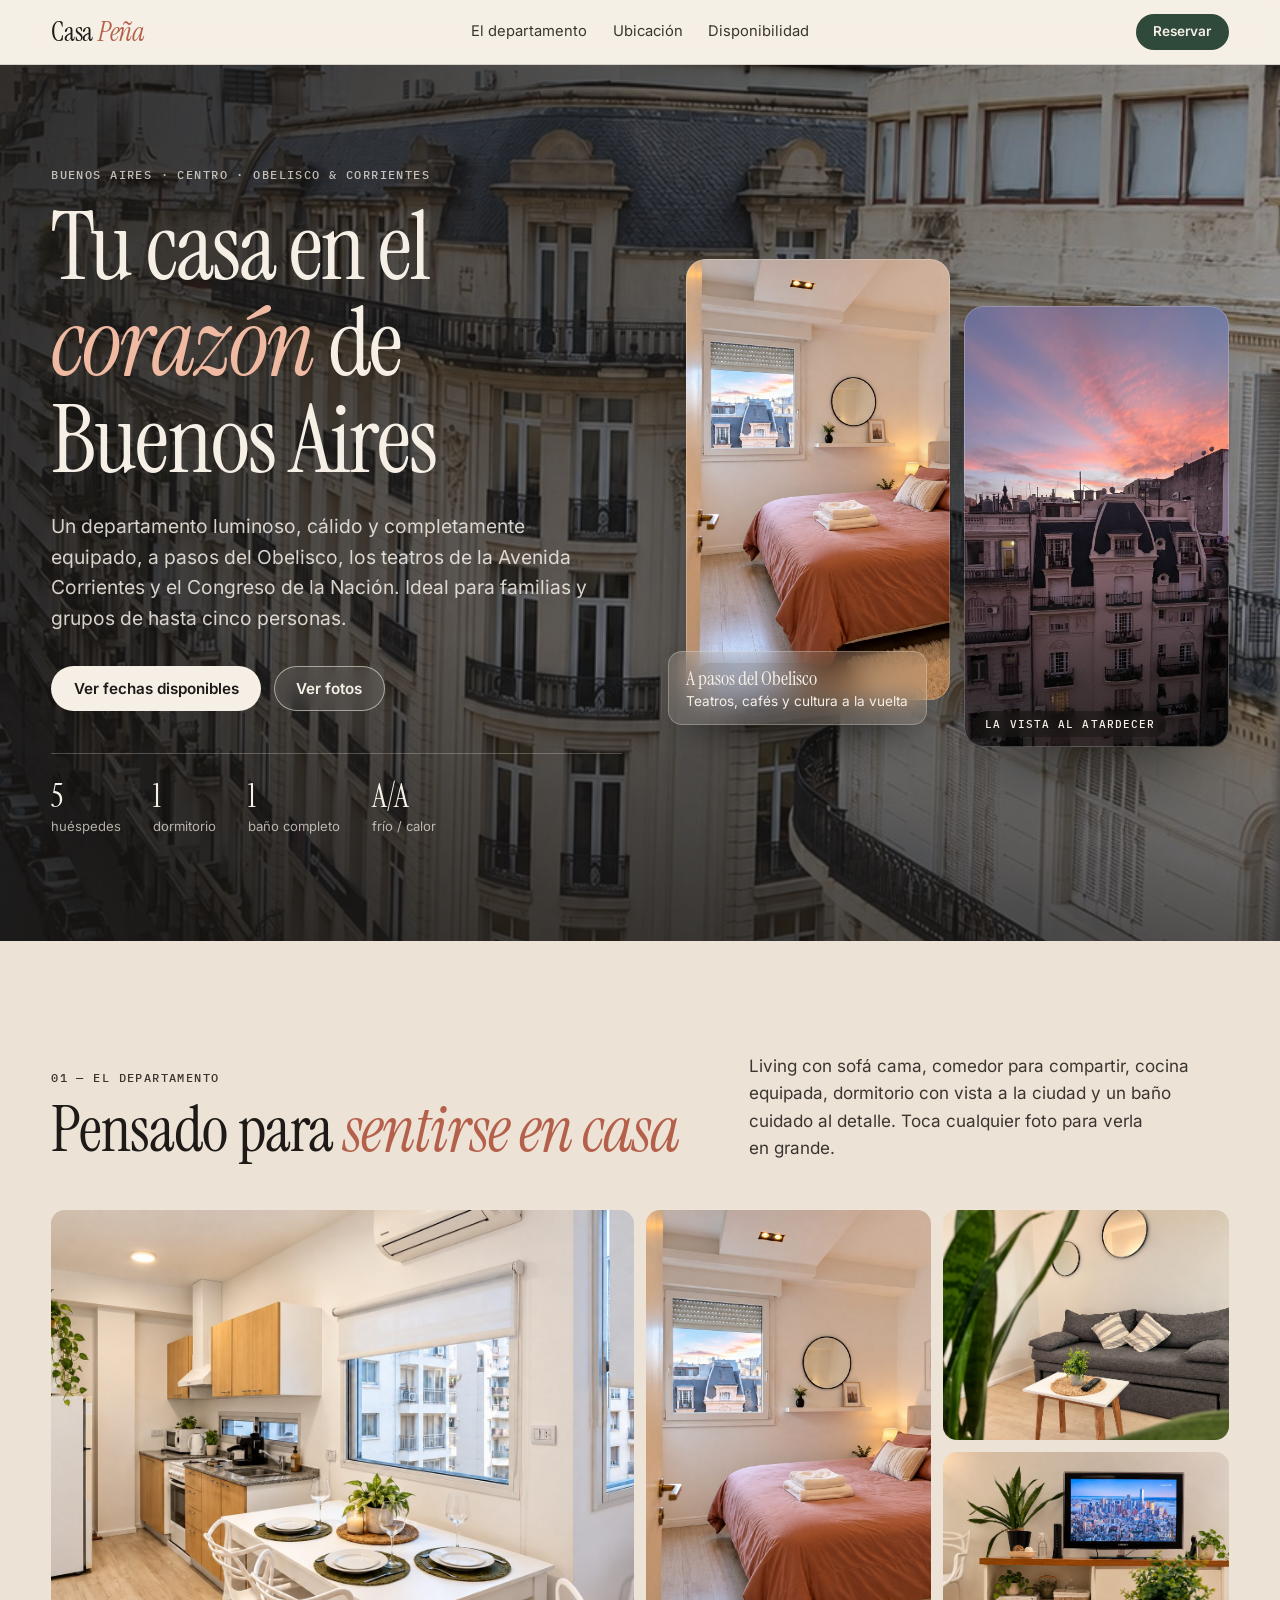
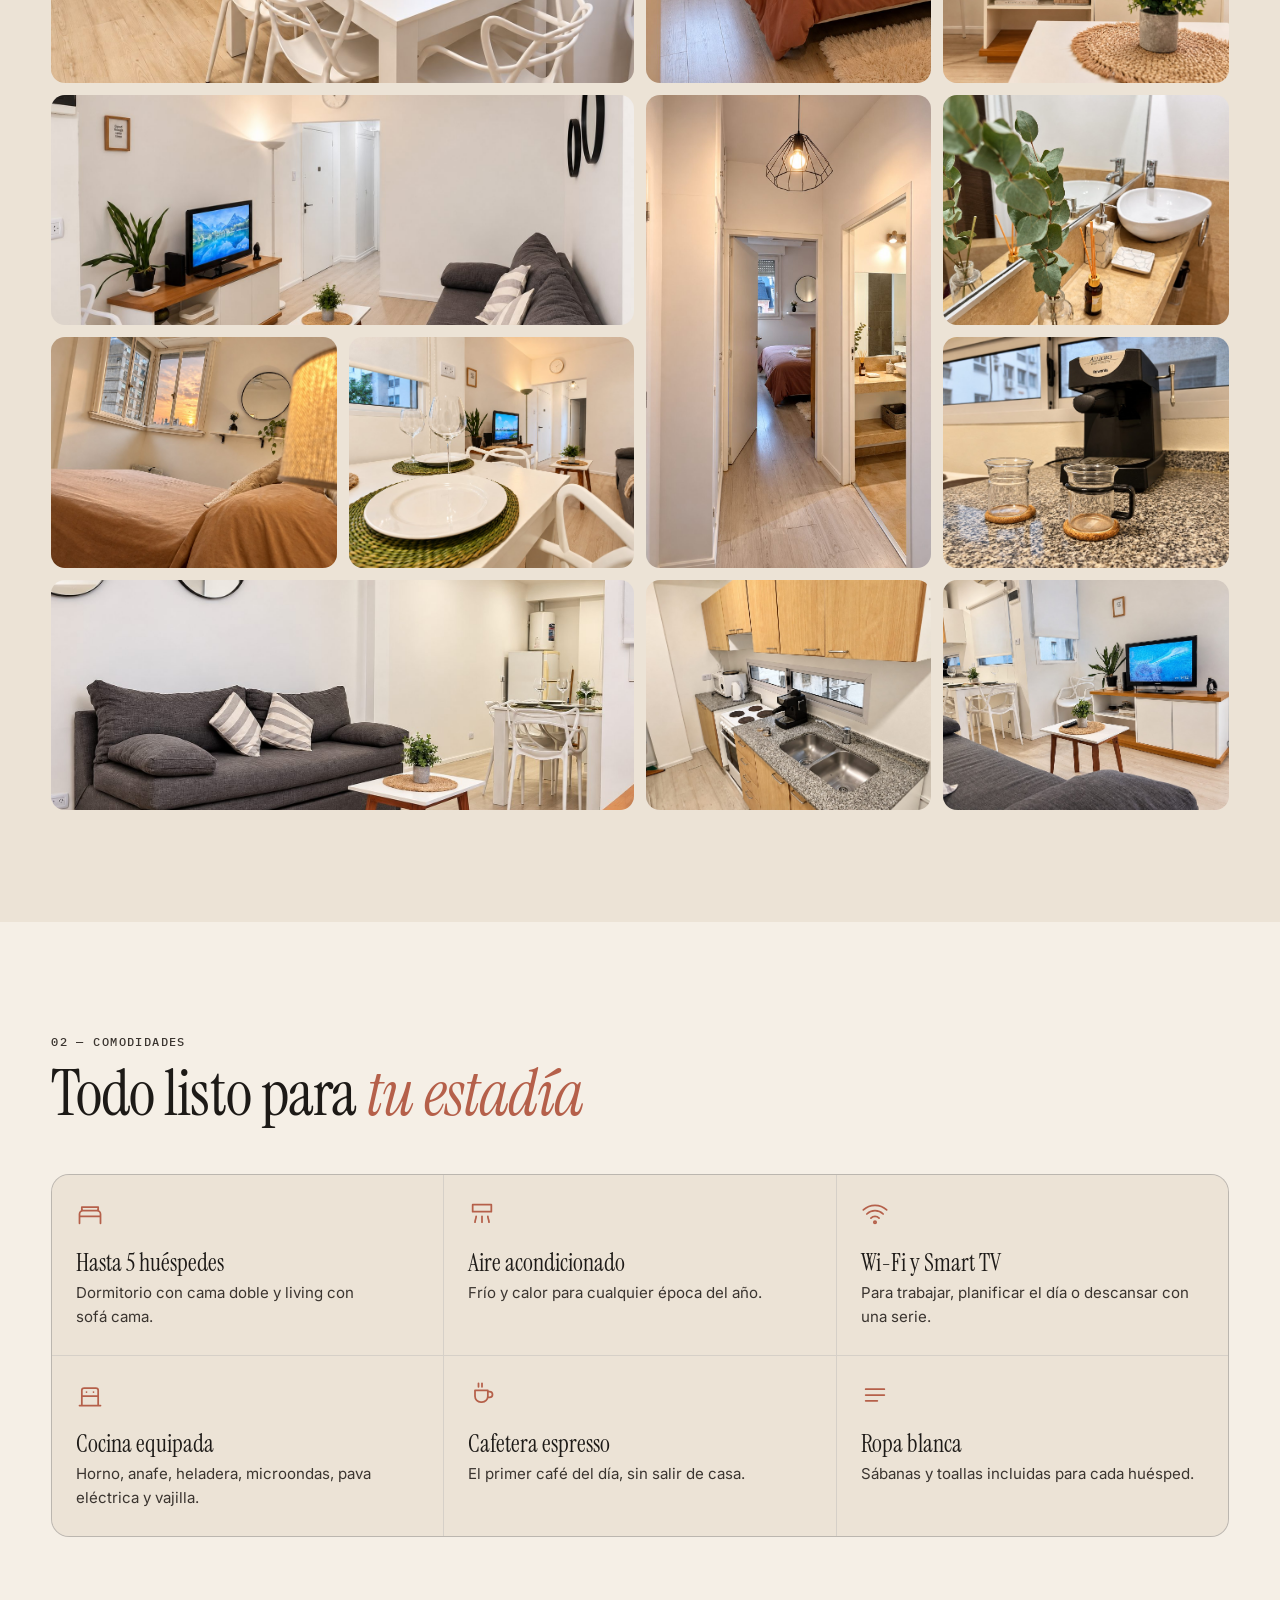
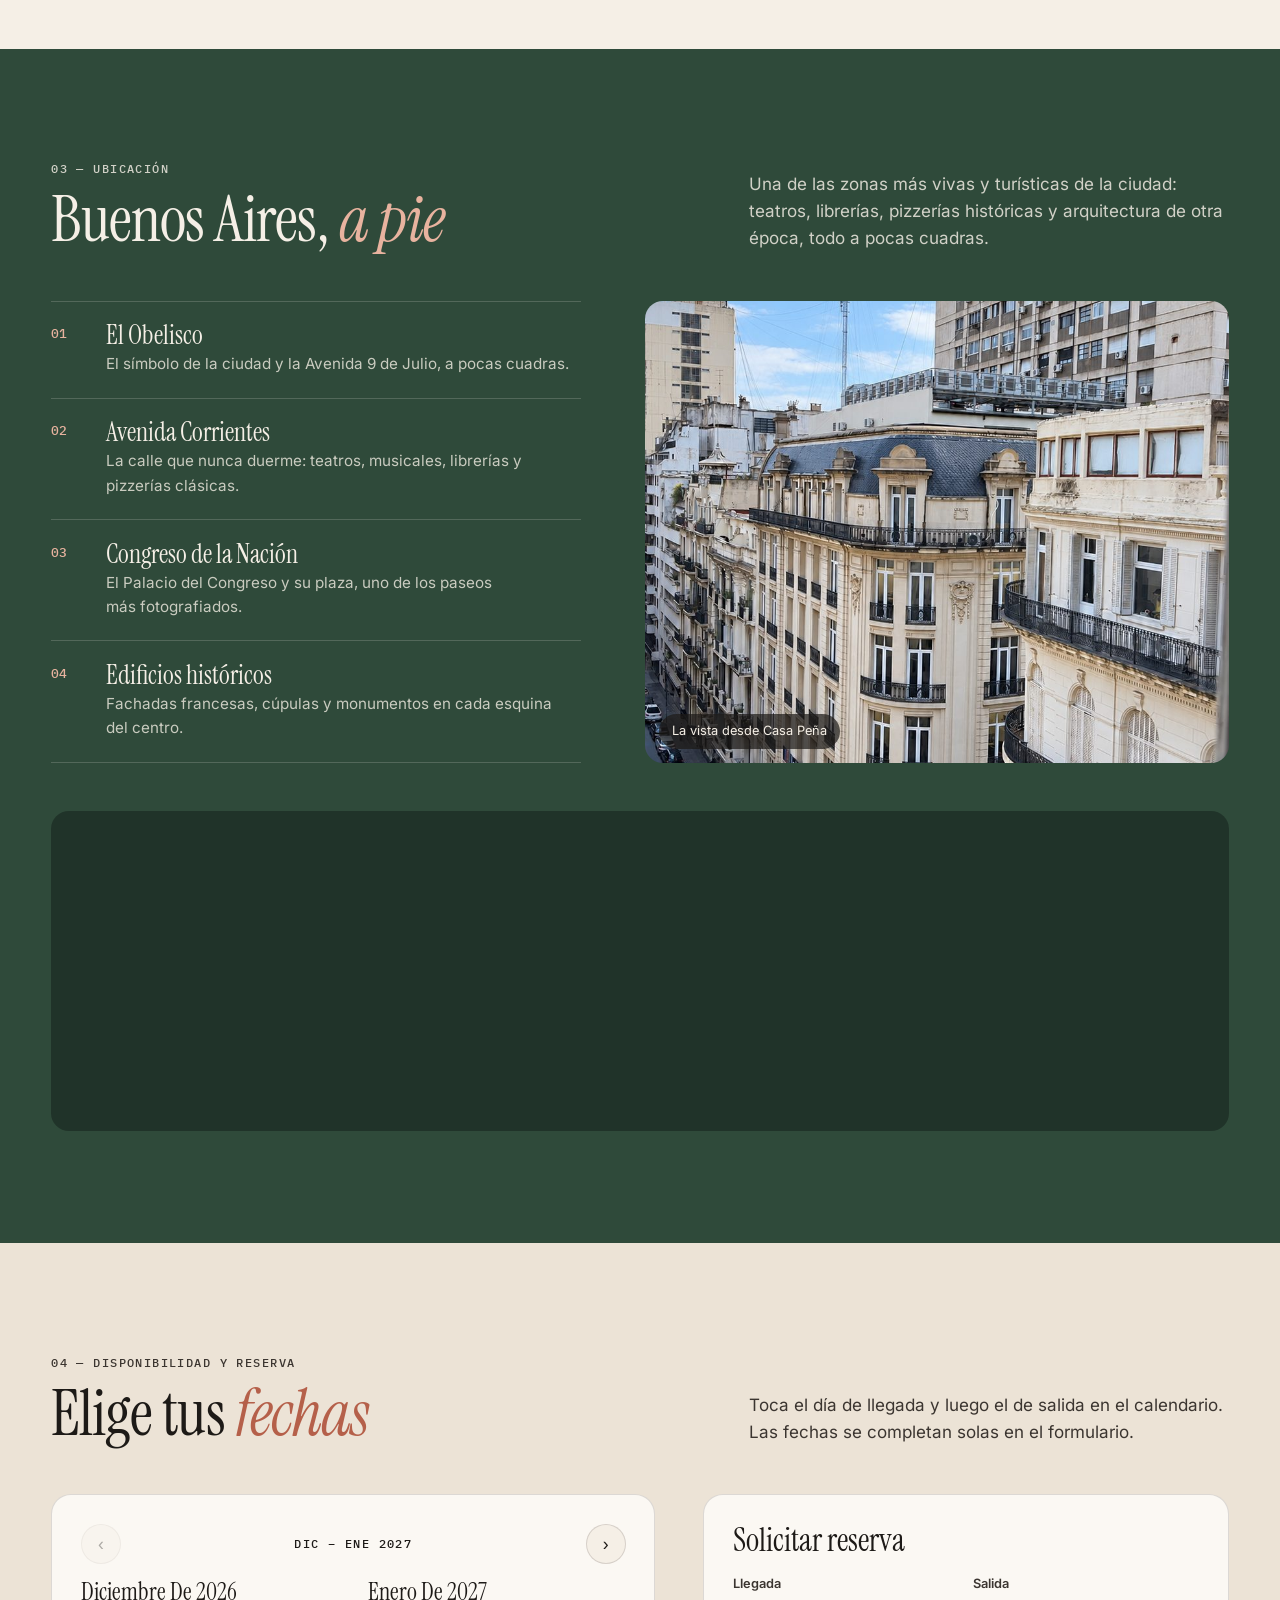
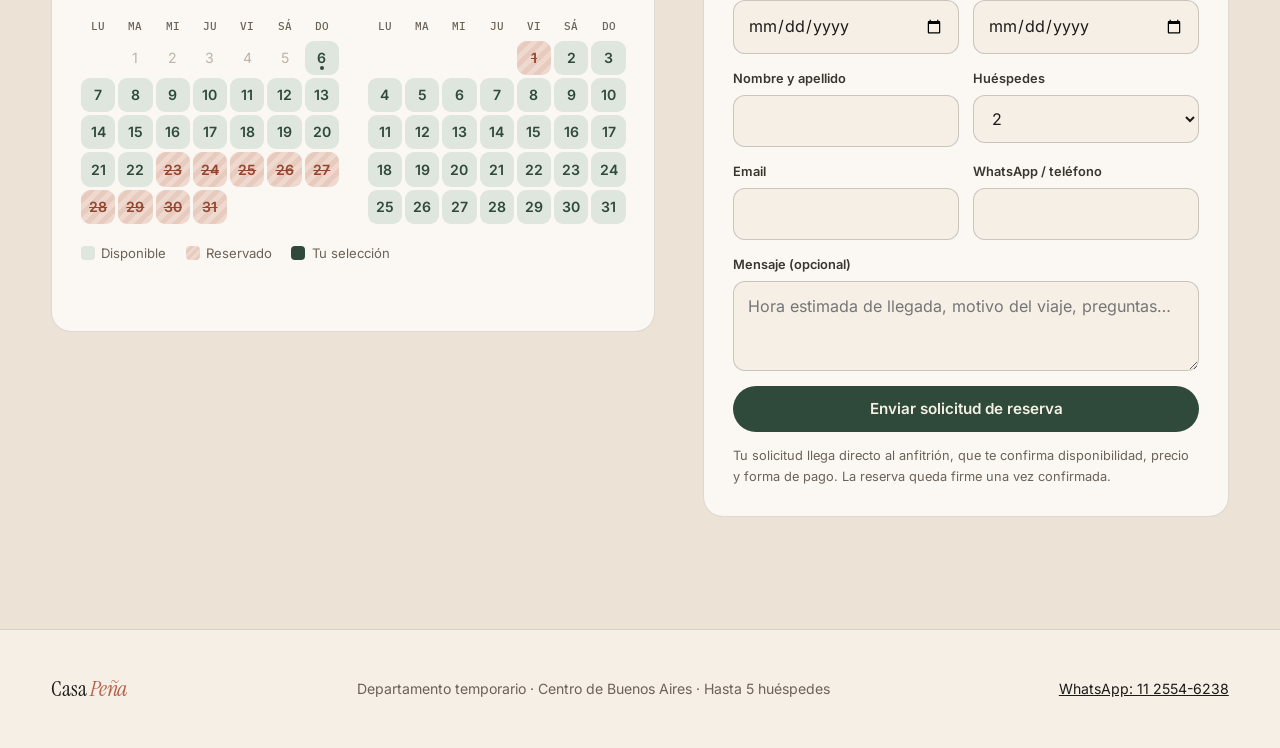
==== casa-pena/index.html @ c82da862 "Casa Peña: banner con foto de los edificios y destaca la vista al atardecer El inicio pasa a ser un " ====
<!doctype html>
<html lang="es">
<head>
<meta charset="utf-8">
<meta name="viewport" content="width=device-width, initial-scale=1">
<meta name="theme-color" content="#f5efe6">
<title>Casa Peña — Departamento para 5 en el centro de Buenos Aires</title>
<meta name="description" content="Casa Peña: departamento para hasta 5 huéspedes a pasos del Obelisco, la Avenida Corrientes y el Congreso de la Nación. Consulta disponibilidad y reserva online.">
<link rel="canonical" href="https://davidcortes377.github.io/portafolio-david-galindo/casa-pena/">
<meta property="og:type" content="website">
<meta property="og:url" content="https://davidcortes377.github.io/portafolio-david-galindo/casa-pena/">
<meta property="og:title" content="Casa Peña — Tu casa en el corazón de Buenos Aires">
<meta property="og:description" content="Hasta 5 huéspedes · a pasos del Obelisco, Av. Corrientes y el Congreso. Consulta disponibilidad y reserva.">
<meta property="og:image" content="https://davidcortes377.github.io/portafolio-david-galindo/casa-pena/og-casa-pena.jpg">
<meta property="og:image:width" content="1200">
<meta property="og:image:height" content="630">
<meta name="twitter:card" content="summary_large_image">
<link rel="icon" href="data:image/svg+xml,%3Csvg xmlns='http://www.w3.org/2000/svg' viewBox='0 0 64 64'%3E%3Crect width='64' height='64' rx='14' fill='%232f4a3a'/%3E%3Ctext x='50%25' y='56%25' dominant-baseline='middle' text-anchor='middle' font-family='Georgia,serif' font-size='30' fill='%23f5efe6'%3ECP%3C/text%3E%3C/svg%3E">
<link rel="preload" href="../fonts/instrument-serif-regular.woff2" as="font" type="font/woff2" crossorigin>
<link rel="preload" href="../fonts/inter-variable.woff2" as="font" type="font/woff2" crossorigin>
<style>
@font-face{font-family:"Inter";font-style:normal;font-weight:400 700;font-display:swap;src:url("../fonts/inter-variable.woff2") format("woff2")}
@font-face{font-family:"IBM Plex Mono";font-style:normal;font-weight:500;font-display:swap;src:url("../fonts/ibm-plex-mono-500.woff2") format("woff2")}
@font-face{font-family:"Instrument Serif";font-style:normal;font-weight:400;font-display:swap;src:url("../fonts/instrument-serif-regular.woff2") format("woff2")}
@font-face{font-family:"Instrument Serif";font-style:italic;font-weight:400;font-display:swap;src:url("../fonts/instrument-serif-italic.woff2") format("woff2")}

:root{
  --ink:#1d1a17;--ink-soft:#3b3530;--muted:#6b6259;
  --paper:#f5efe6;--paper-2:#ece3d6;--card:#fbf8f3;
  --terra:#b5604a;--terra-deep:#94472f;--green:#2f4a3a;--green-soft:#dfe6dd;
  --hair:1px solid rgba(29,26,23,.14);
  --serif:"Instrument Serif",Georgia,"Times New Roman",serif;
  --sans:"Inter","Helvetica Neue",Arial,sans-serif;
  --mono:"IBM Plex Mono","Courier New",monospace;
  --gutter:clamp(16px,4vw,56px);
  --ease:cubic-bezier(.23,1,.32,1);
}
*{box-sizing:border-box}
html{scroll-behavior:smooth}
body{margin:0;background:var(--paper);color:var(--ink);font:400 1.0625rem/1.6 var(--sans);-webkit-font-smoothing:antialiased;overflow-x:hidden}
img{display:block;width:100%;height:auto}
a{color:inherit}
h1,h2,h3{font-family:var(--serif);font-weight:400;margin:0;line-height:1.02;text-wrap:balance}
p{margin:0;text-wrap:pretty}
em{font-family:var(--serif);font-style:italic}
:focus-visible{outline:2px solid var(--terra);outline-offset:3px}
.wrap{max-width:1280px;margin:0 auto;padding:0 var(--gutter)}
.meta{font:500 .74rem/1.3 var(--mono);text-transform:uppercase;letter-spacing:.12em;color:var(--muted)}
section[id]{scroll-margin-top:72px}

/* header */
.top{position:sticky;top:0;z-index:50;background:rgba(245,239,230,.88);backdrop-filter:blur(10px);-webkit-backdrop-filter:blur(10px);border-bottom:var(--hair)}
.top .wrap{display:flex;align-items:center;justify-content:space-between;height:64px;gap:1rem}
.brand{font:400 1.7rem/1 var(--serif);text-decoration:none;letter-spacing:-.01em}
.brand em{color:var(--terra)}
.nav{display:flex;gap:1.6rem;font-size:.92rem}
.nav a{text-decoration:none;color:var(--ink-soft)}
.nav a:hover{color:var(--terra)}
.btn{display:inline-flex;align-items:center;justify-content:center;gap:.5rem;border:0;cursor:pointer;font:600 .95rem/1 var(--sans);text-decoration:none;padding:.95rem 1.4rem;border-radius:999px;background:var(--green);color:var(--paper);transition:background .2s,transform .2s var(--ease)}
.btn:hover{background:#243a2d;transform:translateY(-1px)}
.btn.small{padding:.7rem 1.1rem;font-size:.85rem}
.btn.ghost{background:transparent;color:var(--ink);box-shadow:inset 0 0 0 1px var(--ink)}
.btn.ghost:hover{background:var(--ink);color:var(--paper)}
@media (max-width:820px){.nav{display:none}}

/* hero */
.hero{position:relative;isolation:isolate;overflow:hidden;color:var(--paper);padding:clamp(3.5rem,8vw,7rem) 0 clamp(4rem,8vw,7rem);min-height:min(92vh,880px);display:flex;align-items:center}
.hero-bg{position:absolute;inset:0;z-index:-2;width:100%;height:100%;object-fit:cover;object-position:center 62%;transform:scale(1.04)}
.hero::before{content:"";position:absolute;inset:0;z-index:-1;background:linear-gradient(105deg,rgba(24,21,18,.86) 0%,rgba(24,21,18,.66) 42%,rgba(24,21,18,.3) 100%),linear-gradient(0deg,rgba(24,21,18,.55) 0%,rgba(24,21,18,0) 35%)}
.hero .wrap{display:grid;grid-template-columns:minmax(0,1.05fr) minmax(0,1fr);gap:clamp(2rem,5vw,4.5rem);align-items:center;width:100%;min-width:0}
.hero .meta{color:rgba(245,239,230,.75)}
.hero h1{font-size:clamp(3rem,7.4vw,6.4rem);letter-spacing:-.02em;margin:1rem 0 1.4rem}
.hero h1 em{color:#f0b9a2}
.hero .lead{font-size:clamp(1.05rem,1.5vw,1.2rem);color:rgba(245,239,230,.86);max-width:34rem}
.hero .btn{background:var(--paper);color:var(--ink)}
.hero .btn:hover{background:#fff}
.hero .btn.ghost{background:rgba(255,255,255,.08);color:var(--paper);box-shadow:inset 0 0 0 1px rgba(245,239,230,.55);backdrop-filter:blur(8px);-webkit-backdrop-filter:blur(8px)}
.hero .btn.ghost:hover{background:var(--paper);color:var(--ink)}
.hero .ctas{display:flex;flex-wrap:wrap;gap:.8rem;margin-top:2rem}
.facts{display:grid;grid-template-columns:repeat(4,auto);justify-content:start;gap:.6rem 2rem;margin-top:2.6rem;padding-top:1.6rem;border-top:var(--hair)}
.facts b{display:block;font:400 2rem/1 var(--serif)}
.facts span{font-size:.82rem;color:var(--muted)}
.hero .facts{border-top:1px solid rgba(245,239,230,.25)}
.hero .facts span{color:rgba(245,239,230,.7)}
.collage{position:relative;display:grid;grid-template-columns:repeat(2,minmax(0,1fr));gap:14px;align-items:start}
.collage figure{margin:0;position:relative;border-radius:20px;overflow:hidden;aspect-ratio:9/15;box-shadow:0 40px 80px -30px rgba(0,0,0,.7);outline:1px solid rgba(255,255,255,.22);outline-offset:-1px}
.collage figure img{width:100%;height:100%;object-fit:cover}
.collage figure:nth-child(2){margin-top:18%}
.collage figcaption{position:absolute;left:10px;bottom:10px;font:500 .68rem/1 var(--mono);text-transform:uppercase;letter-spacing:.1em;color:var(--paper);background:rgba(24,21,18,.45);backdrop-filter:blur(8px);-webkit-backdrop-filter:blur(8px);padding:.5rem .7rem;border-radius:999px}
.stamp{position:absolute;left:-18px;bottom:22px;background:rgba(245,239,230,.14);color:var(--paper);border:1px solid rgba(245,239,230,.28);backdrop-filter:blur(14px);-webkit-backdrop-filter:blur(14px);border-radius:14px;padding:.85rem 1.1rem;box-shadow:0 18px 40px -20px rgba(0,0,0,.5);font-size:.85rem;line-height:1.35}
.stamp b{font-family:var(--serif);font-weight:400;font-size:1.25rem;display:block}
@media (max-width:900px){
  .hero .wrap{grid-template-columns:minmax(0,1fr)}
  .facts{grid-template-columns:repeat(2,auto)}
  .stamp{left:10px}
  .hero{min-height:0}
  .stamp{display:none}
}

/* sections */
.sec{padding:clamp(4rem,9vw,7rem) 0}
.sec-head{display:flex;justify-content:space-between;align-items:end;gap:2rem;flex-wrap:wrap;margin-bottom:clamp(2rem,4vw,3rem)}
.sec-head h2{font-size:clamp(2.4rem,5vw,4rem);letter-spacing:-.015em;margin-top:.7rem}
.sec-head h2 em{color:var(--terra)}
.sec-head p{max-width:30rem;color:var(--ink-soft)}
.alt{background:var(--paper-2)}
.dark{background:var(--green);color:var(--paper)}
.dark .meta{color:rgba(245,239,230,.65)}
.dark .sec-head p{color:rgba(245,239,230,.82)}
.dark .sec-head h2 em{color:#e8b39f}

/* gallery */
.gallery{display:grid;grid-template-columns:repeat(4,1fr);grid-auto-rows:clamp(150px,18vw,240px);gap:12px}
.gallery button{all:unset;cursor:zoom-in;position:relative;overflow:hidden;border-radius:14px;background:var(--paper-2)}
.gallery button:focus-visible{outline:2px solid var(--terra);outline-offset:3px}
.gallery img{width:100%;height:100%;object-fit:cover;transition:transform .7s var(--ease)}
.gallery button:hover img{transform:scale(1.04)}
.gallery .g-wide{grid-column:span 2}.gallery .g-tall{grid-row:span 2}.gallery .g-big{grid-column:span 2;grid-row:span 2}
@media (max-width:760px){.gallery{grid-template-columns:repeat(2,1fr);grid-auto-rows:42vw;grid-auto-flow:dense}}
dialog.lb{border:0;padding:0;background:transparent;max-width:min(94vw,1300px);max-height:92vh}
dialog.lb::backdrop{background:rgba(20,18,16,.9)}
dialog.lb img{max-height:86vh;width:auto;max-width:100%;border-radius:10px;margin:auto}
.lb-bar{display:flex;justify-content:space-between;align-items:center;color:var(--paper);padding:.7rem .2rem 0;font-size:.9rem}
.lb-bar button{background:none;border:1px solid rgba(245,239,230,.4);color:var(--paper);border-radius:999px;padding:.45rem .9rem;cursor:pointer;font:inherit}

/* amenities */
.amen{display:grid;grid-template-columns:repeat(3,1fr);gap:1px;background:rgba(29,26,23,.14);border:var(--hair);border-radius:18px;overflow:hidden}
.amen div{background:var(--paper-2);padding:1.6rem 1.5rem}
.amen h3{font-size:1.5rem;margin:.9rem 0 .35rem}
.amen p{font-size:.94rem;color:var(--ink-soft)}
.amen svg{width:28px;height:28px;stroke:var(--terra);fill:none;stroke-width:1.5;stroke-linecap:round;stroke-linejoin:round}
@media (max-width:820px){.amen{grid-template-columns:1fr 1fr}}
@media (max-width:520px){.amen{grid-template-columns:1fr}}

/* location */
.loc{display:grid;grid-template-columns:1fr 1.1fr;gap:clamp(2rem,5vw,4rem);align-items:stretch}
.places{list-style:none;margin:0;padding:0}
.places li{display:grid;grid-template-columns:2.4rem 1fr;gap:.2rem 1rem;padding:1.3rem 0;border-bottom:1px solid rgba(245,239,230,.18)}
.places li:first-child{border-top:1px solid rgba(245,239,230,.18)}
.places .n{font:500 .8rem/1.9 var(--mono);color:#e8b39f}
.places h3{font-size:1.65rem}
.places p{grid-column:2;color:rgba(245,239,230,.78);font-size:.95rem}
.loc-img{position:relative;border-radius:18px;overflow:hidden;min-height:420px}
.loc-img img{position:absolute;inset:0;height:100%;object-fit:cover}
.loc-img figcaption{position:absolute;left:14px;bottom:14px;background:rgba(29,26,23,.7);color:var(--paper);font-size:.8rem;padding:.45rem .8rem;border-radius:999px}
.map{margin-top:clamp(2rem,4vw,3rem);border-radius:18px;overflow:hidden;height:320px;background:#203329}
.map iframe{width:100%;height:100%;border:0;filter:grayscale(.35) contrast(1.05)}
@media (max-width:860px){.loc{grid-template-columns:1fr}.loc-img{min-height:360px}}

/* booking */
.book{display:grid;grid-template-columns:1.15fr 1fr;gap:clamp(1.5rem,4vw,3rem);align-items:start}
@media (max-width:960px){.book{grid-template-columns:1fr}}
.panel{background:var(--card);border:var(--hair);border-radius:20px;padding:clamp(1.1rem,3vw,1.8rem)}
.cal-nav{display:flex;justify-content:space-between;align-items:center;margin-bottom:1rem}
.cal-nav button{width:40px;height:40px;border-radius:50%;border:var(--hair);background:var(--paper);cursor:pointer;font-size:1.1rem;color:var(--ink)}
.cal-nav button:disabled{opacity:.35;cursor:default}
.cal-nav .meta{color:var(--ink)}
.months{display:grid;grid-template-columns:1fr 1fr;gap:1.8rem}
@media (max-width:640px){.months{grid-template-columns:1fr}.months .m:nth-child(2){display:none}}
.m h3{font-size:1.5rem;text-transform:capitalize;margin-bottom:.7rem}
.grid7{display:grid;grid-template-columns:repeat(7,1fr);gap:3px}
.dow{font:500 .68rem/2 var(--mono);text-align:center;color:var(--muted);text-transform:uppercase}
.d{aspect-ratio:1;border:0;border-radius:9px;background:var(--green-soft);color:var(--green);font:600 .88rem/1 var(--sans);cursor:pointer;position:relative;padding:0;transition:background .15s}
.d:hover{background:#c9d6c7}
.d.past{background:transparent;color:#bdb3a7;cursor:default;font-weight:400}
.d.busy{background:repeating-linear-gradient(135deg,#efd9cf 0 5px,#e7cbbf 5px 10px);color:var(--terra-deep);text-decoration:line-through;cursor:not-allowed}
.d.today::after{content:"";position:absolute;left:50%;bottom:5px;width:4px;height:4px;margin-left:-2px;border-radius:50%;background:currentColor}
.d.inrange{background:#cfdccd;border-radius:0}
.d.sel{background:var(--green);color:var(--paper)}
.empty{aspect-ratio:1}
.legend{display:flex;flex-wrap:wrap;gap:1.2rem;margin-top:1.2rem;font-size:.82rem;color:var(--muted)}
.legend i{display:inline-block;width:14px;height:14px;border-radius:4px;vertical-align:-2px;margin-right:.4rem}
.cal-msg{margin-top:1rem;min-height:1.5em;font-size:.9rem;color:var(--terra-deep)}
.cal-msg.ok{color:var(--green)}

form .row{display:grid;grid-template-columns:1fr 1fr;gap:.9rem}
@media (max-width:480px){form .row{grid-template-columns:1fr}}
.f{display:flex;flex-direction:column;gap:.35rem;margin-bottom:.95rem}
.f label{font-size:.8rem;font-weight:600;color:var(--ink-soft)}
.f input,.f select,.f textarea{font:inherit;font-size:1rem;color:var(--ink);background:var(--paper);border:1px solid rgba(29,26,23,.2);border-radius:12px;padding:.75rem .85rem;width:100%}
.f input:focus,.f select:focus,.f textarea:focus{outline:2px solid var(--green);outline-offset:0;border-color:transparent}
.f textarea{min-height:90px;resize:vertical}
.summary{background:var(--green-soft);border-radius:12px;padding:.85rem 1rem;font-size:.92rem;color:var(--green);margin-bottom:1rem}
.form-msg{margin-top:.9rem;font-size:.9rem}
.form-msg.err{color:var(--terra-deep)}
.form-msg.ok{color:var(--green)}
.fine{font-size:.8rem;color:var(--muted);margin-top:.9rem}

footer{padding:3rem 0;border-top:var(--hair);font-size:.88rem;color:var(--muted)}
footer .wrap{display:flex;justify-content:space-between;gap:1rem;flex-wrap:wrap}
footer .brand{font-size:1.4rem;color:var(--ink)}
footer a{color:var(--ink)}
@media (prefers-reduced-motion:reduce){*{transition:none!important;scroll-behavior:auto!important}}
</style>
</head>
<body>

<header class="top">
  <div class="wrap">
    <a class="brand" href="#inicio">Casa <em>Peña</em></a>
    <nav class="nav" aria-label="Principal">
      <a href="#departamento">El departamento</a>
      <a href="#ubicacion">Ubicación</a>
      <a href="#disponibilidad">Disponibilidad</a>
    </nav>
    <a class="btn small" href="#reservar">Reservar</a>
  </div>
</header>

<main id="inicio">
  <section class="hero">
    <img class="hero-bg" src="fotos/vista-calle.jpg" alt="" width="900" height="1600" fetchpriority="high">
    <div class="wrap">
      <div>
        <p class="meta">Buenos Aires · Centro · Obelisco &amp; Corrientes</p>
        <h1>Tu casa en el <em>corazón</em> de Buenos Aires</h1>
        <p class="lead">Un departamento luminoso, cálido y completamente equipado, a pasos del Obelisco, los teatros de la Avenida Corrientes y el Congreso de la Nación. Ideal para familias y grupos de hasta cinco personas.</p>
        <div class="ctas">
          <a class="btn" href="#disponibilidad">Ver fechas disponibles</a>
          <a class="btn ghost" href="#departamento">Ver fotos</a>
        </div>
        <div class="facts">
          <div><b>5</b><span>huéspedes</span></div>
          <div><b>1</b><span>dormitorio</span></div>
          <div><b>1</b><span>baño completo</span></div>
          <div><b>A/A</b><span>frío / calor</span></div>
        </div>
      </div>
      <div class="collage">
        <figure><img src="fotos/dormitorio.jpg" alt="Dormitorio con cama doble, ropa blanca y vista a los techos franceses de Buenos Aires" width="900" height="1600"><figcaption>El dormitorio</figcaption></figure>
        <figure><img src="fotos/vista-atardecer.jpg" alt="Atardecer sobre los edificios de estilo francés, visto desde la ventana" width="900" height="1599"><figcaption>La vista al atardecer</figcaption></figure>
        <div class="stamp"><b>A pasos del Obelisco</b>Teatros, cafés y cultura a la vuelta</div>
      </div>
    </div>
  </section>

  <section class="sec alt" id="departamento">
    <div class="wrap">
      <div class="sec-head">
        <div>
          <p class="meta">01 — El departamento</p>
          <h2>Pensado para <em>sentirse en casa</em></h2>
        </div>
        <p>Living con sofá cama, comedor para compartir, cocina equipada, dormitorio con vista a la ciudad y un baño cuidado al detalle. Toca cualquier foto para verla en grande.</p>
      </div>
      <div class="gallery" id="gallery">
        <button class="g-big" data-i="0"><img src="fotos/cocina-comedor.jpg" alt="Cocina y comedor con ventanal" loading="lazy"></button>
        <button class="g-tall" data-i="1"><img src="fotos/dormitorio.jpg" alt="Dormitorio con vista a techos franceses" loading="lazy"></button>
        <button data-i="2"><img src="fotos/sofa-espejos.jpg" alt="Sofá cama gris con espejos redondos" loading="lazy"></button>
        <button data-i="3"><img src="fotos/living-tv-detalle.jpg" alt="Mueble de TV con plantas" loading="lazy"></button>
        <button class="g-wide" data-i="4"><img src="fotos/living.jpg" alt="Living completo con sofá, TV y mesa ratona" loading="lazy"></button>
        <button class="g-tall" data-i="5"><img src="fotos/pasillo.jpg" alt="Pasillo hacia el dormitorio y el baño" loading="lazy"></button>
        <button data-i="6"><img src="fotos/bano.jpg" alt="Baño con bacha de apoyo y eucalipto" loading="lazy"></button>
        <button data-i="7"><img src="fotos/dormitorio-atardecer.jpg" alt="Dormitorio al atardecer" loading="lazy"></button>
        <button data-i="8"><img src="fotos/comedor-living.jpg" alt="Mesa puesta con vista al living" loading="lazy"></button>
        <button data-i="9"><img src="fotos/cafetera.jpg" alt="Cafetera espresso en la cocina" loading="lazy"></button>
        <button class="g-wide" data-i="10"><img src="fotos/sofa-comedor.jpg" alt="Living integrado con el comedor" loading="lazy"></button>
        <button data-i="11"><img src="fotos/cocina.jpg" alt="Cocina con horno, anafe eléctrico y bacha doble" loading="lazy"></button>
        <button data-i="12"><img src="fotos/living-tv.jpg" alt="Living con TV y mesa ratona" loading="lazy"></button>
      </div>
    </div>
  </section>

  <section class="sec">
    <div class="wrap">
      <div class="sec-head">
        <div>
          <p class="meta">02 — Comodidades</p>
          <h2>Todo listo para <em>tu estadía</em></h2>
        </div>
      </div>
      <div class="amen">
        <div><svg viewBox="0 0 24 24"><path d="M3 18v-6a3 3 0 0 1 3-3h12a3 3 0 0 1 3 3v6M3 14h18M5 9V6h14v3M3 18v2M21 18v2"/></svg><h3>Hasta 5 huéspedes</h3><p>Dormitorio con cama doble y living con sofá cama.</p></div>
        <div><svg viewBox="0 0 24 24"><path d="M4 4h16v6H4zM7 14c0 2-1 3-1 5M12 14v5M17 14c0 2 1 3 1 5"/></svg><h3>Aire acondicionado</h3><p>Frío y calor para cualquier época del año.</p></div>
        <div><svg viewBox="0 0 24 24"><path d="M5 12a10 10 0 0 1 14 0M8.5 15.5a5 5 0 0 1 7 0M2 8.5a15 15 0 0 1 20 0"/><circle cx="12" cy="19" r="1"/></svg><h3>Wi-Fi y Smart TV</h3><p>Para trabajar, planificar el día o descansar con una serie.</p></div>
        <div><svg viewBox="0 0 24 24"><path d="M5 21V8a2 2 0 0 1 2-2h10a2 2 0 0 1 2 2v13M5 13h14M9 9.5h.01M15 9.5h.01M3 21h18"/></svg><h3>Cocina equipada</h3><p>Horno, anafe, heladera, microondas, pava eléctrica y vajilla.</p></div>
        <div><svg viewBox="0 0 24 24"><path d="M6 8h11v5a5 5 0 0 1-5 5h-1a5 5 0 0 1-5-5zM17 9h1.5a2.5 2.5 0 0 1 0 5H17M9 2v3M12 2v3"/></svg><h3>Cafetera espresso</h3><p>El primer café del día, sin salir de casa.</p></div>
        <div><svg viewBox="0 0 24 24"><path d="M4 7h16M4 12h16M4 17h10"/></svg><h3>Ropa blanca</h3><p>Sábanas y toallas incluidas para cada huésped.</p></div>
      </div>
    </div>
  </section>

  <section class="sec dark" id="ubicacion">
    <div class="wrap">
      <div class="sec-head">
        <div>
          <p class="meta">03 — Ubicación</p>
          <h2>Buenos Aires, <em>a pie</em></h2>
        </div>
        <p>Una de las zonas más vivas y turísticas de la ciudad: teatros, librerías, pizzerías históricas y arquitectura de otra época, todo a pocas cuadras.</p>
      </div>
      <div class="loc">
        <ul class="places">
          <li><span class="n">01</span><h3>El Obelisco</h3><p>El símbolo de la ciudad y la Avenida 9 de Julio, a pocas cuadras.</p></li>
          <li><span class="n">02</span><h3>Avenida Corrientes</h3><p>La calle que nunca duerme: teatros, musicales, librerías y pizzerías clásicas.</p></li>
          <li><span class="n">03</span><h3>Congreso de la Nación</h3><p>El Palacio del Congreso y su plaza, uno de los paseos más fotografiados.</p></li>
          <li><span class="n">04</span><h3>Edificios históricos</h3><p>Fachadas francesas, cúpulas y monumentos en cada esquina del centro.</p></li>
        </ul>
        <figure class="loc-img" style="margin:0">
          <img src="fotos/vista-calle.jpg" alt="Vista desde el departamento a una calle con edificios de estilo francés" loading="lazy">
          <figcaption>La vista desde Casa Peña</figcaption>
        </figure>
      </div>
      <div class="map">
        <iframe title="Mapa de la zona: Obelisco, Corrientes y Congreso" loading="lazy" referrerpolicy="no-referrer-when-downgrade" src="https://maps.google.com/maps?q=Obelisco%20de%20Buenos%20Aires&amp;z=15&amp;output=embed"></iframe>
      </div>
    </div>
  </section>

  <section class="sec alt" id="disponibilidad">
    <div class="wrap">
      <div class="sec-head">
        <div>
          <p class="meta">04 — Disponibilidad y reserva</p>
          <h2>Elige tus <em>fechas</em></h2>
        </div>
        <p>Toca el día de llegada y luego el de salida en el calendario. Las fechas se completan solas en el formulario.</p>
      </div>
      <div class="book">
        <div class="panel">
          <div class="cal-nav">
            <button type="button" id="prev" aria-label="Meses anteriores">‹</button>
            <span class="meta" id="cal-range"></span>
            <button type="button" id="next" aria-label="Meses siguientes">›</button>
          </div>
          <div class="months" id="months"></div>
          <div class="legend">
            <span><i style="background:var(--green-soft)"></i>Disponible</span>
            <span><i style="background:repeating-linear-gradient(135deg,#efd9cf 0 3px,#e7cbbf 3px 6px)"></i>Reservado</span>
            <span><i style="background:var(--green)"></i>Tu selección</span>
          </div>
          <p class="cal-msg" id="cal-msg" aria-live="polite"></p>
        </div>

        <form class="panel" id="reservar" novalidate>
          <h3 style="font-size:2rem;margin-bottom:1.1rem">Solicitar reserva</h3>
          <div class="row">
            <div class="f"><label for="in">Llegada</label><input type="date" id="in" name="entrada" required></div>
            <div class="f"><label for="out">Salida</label><input type="date" id="out" name="salida" required></div>
          </div>
          <div class="summary" id="summary" hidden></div>
          <div class="row">
            <div class="f"><label for="name">Nombre y apellido</label><input id="name" name="nombre" autocomplete="name" required></div>
            <div class="f"><label for="guests">Huéspedes</label>
              <select id="guests" name="huespedes"><option>1</option><option selected>2</option><option>3</option><option>4</option><option>5</option></select>
            </div>
          </div>
          <div class="row">
            <div class="f"><label for="email">Email</label><input type="email" id="email" name="email" autocomplete="email" required></div>
            <div class="f"><label for="phone">WhatsApp / teléfono</label><input type="tel" id="phone" name="telefono" autocomplete="tel" required></div>
          </div>
          <div class="f"><label for="msg">Mensaje (opcional)</label><textarea id="msg" name="mensaje" placeholder="Hora estimada de llegada, motivo del viaje, preguntas…"></textarea></div>
          <button class="btn" type="submit" style="width:100%">Enviar solicitud de reserva</button>
          <p class="form-msg" id="form-msg" aria-live="polite"></p>
          <p class="fine">Tu solicitud llega directo al anfitrión, que te confirma disponibilidad, precio y forma de pago. La reserva queda firme una vez confirmada.</p>
        </form>
      </div>
    </div>
  </section>
</main>

<footer>
  <div class="wrap">
    <span class="brand">Casa <em>Peña</em></span>
    <span>Departamento temporario · Centro de Buenos Aires · Hasta 5 huéspedes</span>
    <a href="https://wa.me/5491125546238" target="_blank" rel="noopener">WhatsApp: 11 2554-6238</a>
  </div>
</footer>

<dialog class="lb" id="lb">
  <img id="lb-img" alt="">
  <div class="lb-bar">
    <button type="button" id="lb-prev">‹ Anterior</button>
    <span id="lb-count"></span>
    <button type="button" id="lb-next">Siguiente ›</button>
    <button type="button" id="lb-close">Cerrar ✕</button>
  </div>
</dialog>

<script>
/* ===== CONFIGURACIÓN — completa estos datos =====
   whatsapp: número con código de país, sin + ni espacios (ej. Argentina: 5491112345678)
   email:    respaldo si no hay WhatsApp configurado */
const CONFIG = {
  whatsapp: "5491125546238",
  email: "",
  maxHuespedes: 5,
  minNoches: 1
};

/* ---------- galería ---------- */
(() => {
  const btns = [...document.querySelectorAll('#gallery button')];
  const lb = document.getElementById('lb'), img = document.getElementById('lb-img'), count = document.getElementById('lb-count');
  let i = 0;
  const show = n => {
    i = (n + btns.length) % btns.length;
    const src = btns[i].querySelector('img');
    img.src = src.src; img.alt = src.alt;
    count.textContent = `${i + 1} / ${btns.length}`;
  };
  btns.forEach((b, n) => b.addEventListener('click', () => { show(n); lb.showModal(); }));
  document.getElementById('lb-prev').onclick = () => show(i - 1);
  document.getElementById('lb-next').onclick = () => show(i + 1);
  document.getElementById('lb-close').onclick = () => lb.close();
  lb.addEventListener('click', e => { if (e.target === lb) lb.close(); });
  lb.addEventListener('keydown', e => { if (e.key === 'ArrowLeft') show(i - 1); if (e.key === 'ArrowRight') show(i + 1); });
})();

/* ---------- calendario de disponibilidad ---------- */
const pad = n => String(n).padStart(2, '0');
const iso = d => `${d.getFullYear()}-${pad(d.getMonth() + 1)}-${pad(d.getDate())}`;
const parse = s => { const [y, m, d] = s.split('-').map(Number); return new Date(y, m - 1, d); };
const addDays = (d, n) => new Date(d.getFullYear(), d.getMonth(), d.getDate() + n);
const nights = (a, b) => Math.round((parse(b) - parse(a)) / 864e5);
const fmt = s => parse(s).toLocaleDateString('es-AR', { weekday: 'short', day: 'numeric', month: 'long' });

const today = new Date(); today.setHours(0, 0, 0, 0);
const todayISO = iso(today);
const busy = new Set();          // noches ocupadas (AAAA-MM-DD)
let view = new Date(today.getFullYear(), today.getMonth(), 1);
let selIn = null, selOut = null;

const $months = document.getElementById('months'), $msg = document.getElementById('cal-msg');
const $in = document.getElementById('in'), $out = document.getElementById('out'), $sum = document.getElementById('summary');
$in.min = todayISO; $out.min = iso(addDays(today, 1));

const rangeFree = (a, b) => { for (let d = parse(a); iso(d) < b; d = addDays(d, 1)) if (busy.has(iso(d))) return false; return true; };

function say(text, ok) { $msg.textContent = text; $msg.classList.toggle('ok', !!ok); }

function render() {
  $months.innerHTML = '';
  for (let k = 0; k < 2; k++) {
    const first = new Date(view.getFullYear(), view.getMonth() + k, 1);
    const m = document.createElement('div'); m.className = 'm';
    m.innerHTML = `<h3>${first.toLocaleDateString('es-AR', { month: 'long', year: 'numeric' })}</h3>`;
    const g = document.createElement('div'); g.className = 'grid7';
    ['lu', 'ma', 'mi', 'ju', 'vi', 'sá', 'do'].forEach(d => g.insertAdjacentHTML('beforeend', `<span class="dow">${d}</span>`));
    const offset = (first.getDay() + 6) % 7;
    for (let e = 0; e < offset; e++) g.insertAdjacentHTML('beforeend', '<span class="empty"></span>');
    const dim = new Date(first.getFullYear(), first.getMonth() + 1, 0).getDate();
    for (let day = 1; day <= dim; day++) {
      const s = iso(new Date(first.getFullYear(), first.getMonth(), day));
      const b = document.createElement('button'); b.type = 'button'; b.className = 'd'; b.textContent = day; b.dataset.date = s;
      let label = fmt(s);
      if (s < todayISO) { b.classList.add('past'); b.disabled = true; }
      else if (busy.has(s)) { b.classList.add('busy'); label += ', reservado'; }
      else label += ', disponible';
      if (s === todayISO) b.classList.add('today');
      if (s === selIn || s === selOut) b.classList.add('sel');
      if (selIn && selOut && s > selIn && s < selOut) b.classList.add('inrange');
      b.setAttribute('aria-label', label);
      g.appendChild(b);
    }
    m.appendChild(g); $months.appendChild(m);
  }
  const last = new Date(view.getFullYear(), view.getMonth() + 1, 1);
  document.getElementById('cal-range').textContent =
    `${view.toLocaleDateString('es-AR', { month: 'short' })} – ${last.toLocaleDateString('es-AR', { month: 'short', year: 'numeric' })}`;
  document.getElementById('prev').disabled = view <= new Date(today.getFullYear(), today.getMonth(), 1);
}

function pick(s) {
  if (!selIn || selOut || s <= selIn) {
    // eligiendo llegada
    if (busy.has(s)) { say('Ese día ya está reservado. Elige otra fecha de llegada.'); return; }
    selIn = s; selOut = null;
    say(`Llegada: ${fmt(s)}. Ahora elige el día de salida.`, true);
  } else {
    if (!rangeFree(selIn, s)) { say('Hay noches reservadas en ese rango. Elige una salida anterior o cambia la llegada.'); return; }
    if (nights(selIn, s) < CONFIG.minNoches) { say(`La estadía mínima es de ${CONFIG.minNoches} noches.`); return; }
    selOut = s;
    say(`¡Fechas disponibles! ${nights(selIn, s)} noches. Completa tus datos para solicitar la reserva.`, true);
  }
  syncForm(); render();
}

function syncForm() {
  $in.value = selIn || ''; $out.value = selOut || '';
  if (selIn) $out.min = iso(addDays(parse(selIn), 1));
  if (selIn && selOut) {
    $sum.hidden = false;
    $sum.innerHTML = `<b>${nights(selIn, selOut)} noches</b> · ${fmt(selIn)} → ${fmt(selOut)}`;
  } else $sum.hidden = true;
}

$months.addEventListener('click', e => { const b = e.target.closest('.d'); if (b && !b.disabled) pick(b.dataset.date); });
document.getElementById('prev').onclick = () => { view = new Date(view.getFullYear(), view.getMonth() - 1, 1); render(); };
document.getElementById('next').onclick = () => { view = new Date(view.getFullYear(), view.getMonth() + 1, 1); render(); };

function onInputs() {
  const a = $in.value, b = $out.value;
  selIn = a || null; selOut = (a && b && b > a) ? b : null;
  if (a) { const d = parse(a); view = new Date(d.getFullYear(), d.getMonth(), 1); }
  if (a && busy.has(a)) say('La fecha de llegada ya está reservada.');
  else if (selIn && selOut && !rangeFree(selIn, selOut)) say('Hay noches reservadas entre esas fechas.');
  else if (selIn && selOut) say(`¡Fechas disponibles! ${nights(selIn, selOut)} noches.`, true);
  else say('');
  syncForm(); render();
}
$in.addEventListener('change', onInputs); $out.addEventListener('change', onInputs);

fetch('reservas.json', { cache: 'no-store' })
  .then(r => r.json())
  .then(data => (data.reservas || []).forEach(r => {
    for (let d = parse(r.entrada); iso(d) < r.salida; d = addDays(d, 1)) busy.add(iso(d));
  }))
  .catch(() => say('No se pudo cargar el calendario. Igual puedes enviar tu solicitud y te confirmamos disponibilidad.'))
  .finally(render);

/* ---------- formulario ---------- */
document.getElementById('reservar').addEventListener('submit', e => {
  e.preventDefault();
  const f = e.target, out = document.getElementById('form-msg');
  const err = t => { out.className = 'form-msg err'; out.textContent = t; };
  const v = Object.fromEntries(new FormData(f));
  if (!v.entrada || !v.salida || v.salida <= v.entrada) return err('Elige una fecha de llegada y una de salida posterior.');
  if (v.entrada < todayISO) return err('La fecha de llegada no puede ser en el pasado.');
  if (!rangeFree(v.entrada, v.salida)) return err('Algunas noches de ese rango ya están reservadas. Revisa el calendario.');
  if (!v.nombre.trim()) return err('Escribe tu nombre.');
  if (!f.email.checkValidity()) return err('Revisa tu email.');
  if (v.telefono.replace(/\D/g, '').length < 7) return err('Escribe un teléfono o WhatsApp válido.');

  const n = nights(v.entrada, v.salida);
  const text = [
    'Hola, quiero reservar *Casa Peña*.',
    '',
    `• Llegada: ${fmt(v.entrada)} (${v.entrada})`,
    `• Salida: ${fmt(v.salida)} (${v.salida})`,
    `• Noches: ${n}`,
    `• Huéspedes: ${v.huespedes}`,
    `• Nombre: ${v.nombre.trim()}`,
    `• Email: ${v.email}`,
    `• Teléfono: ${v.telefono}`,
    v.mensaje.trim() ? `• Mensaje: ${v.mensaje.trim()}` : ''
  ].filter(Boolean).join('\n');

  if (CONFIG.whatsapp) {
    window.open(`https://wa.me/${CONFIG.whatsapp}?text=${encodeURIComponent(text)}`, '_blank', 'noopener');
  } else if (CONFIG.email) {
    location.href = `mailto:${CONFIG.email}?subject=${encodeURIComponent(`Reserva Casa Peña · ${v.entrada} → ${v.salida}`)}&body=${encodeURIComponent(text.replace(/\*/g, ''))}`;
  } else {
    return err('El contacto del anfitrión todavía no está configurado.');
  }
  out.className = 'form-msg ok';
  out.textContent = '¡Listo! Envía el mensaje que se abrió y te confirmamos la reserva a la brevedad.';
});
</script>
</body>
</html>
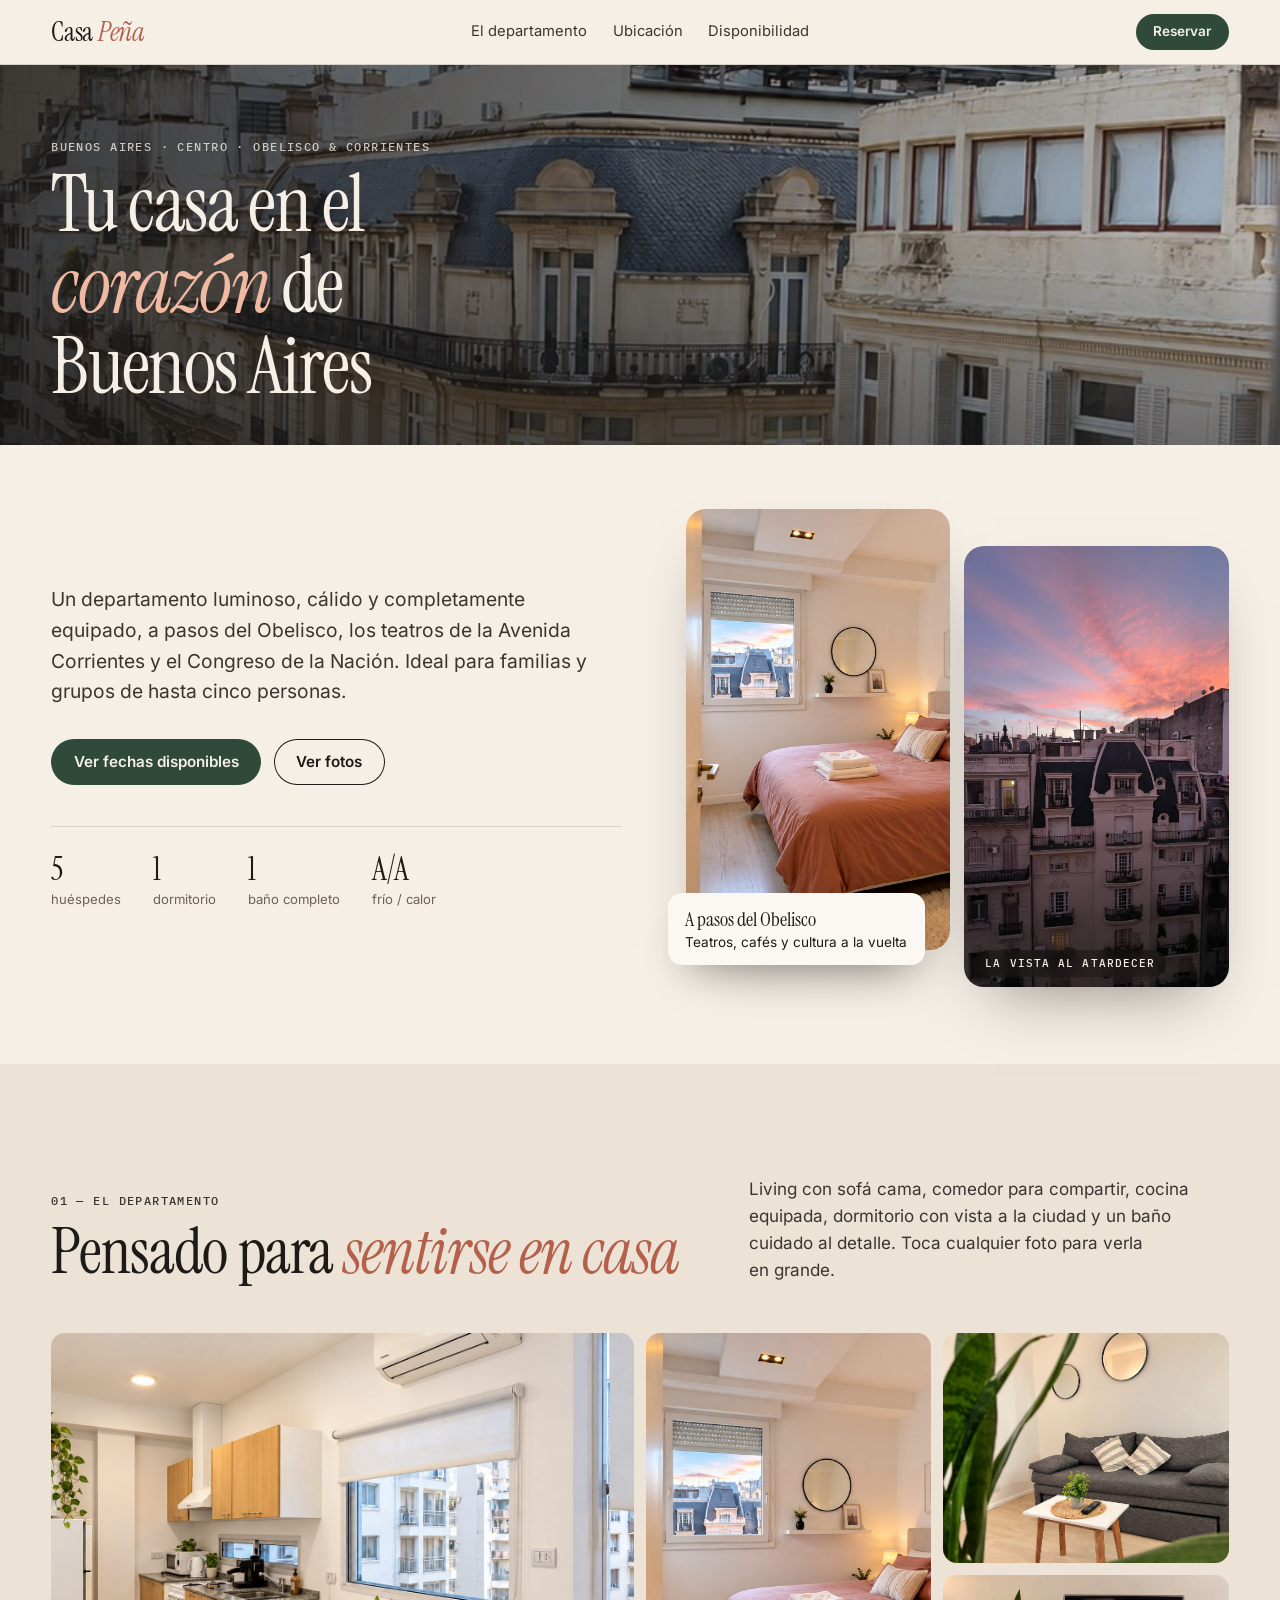
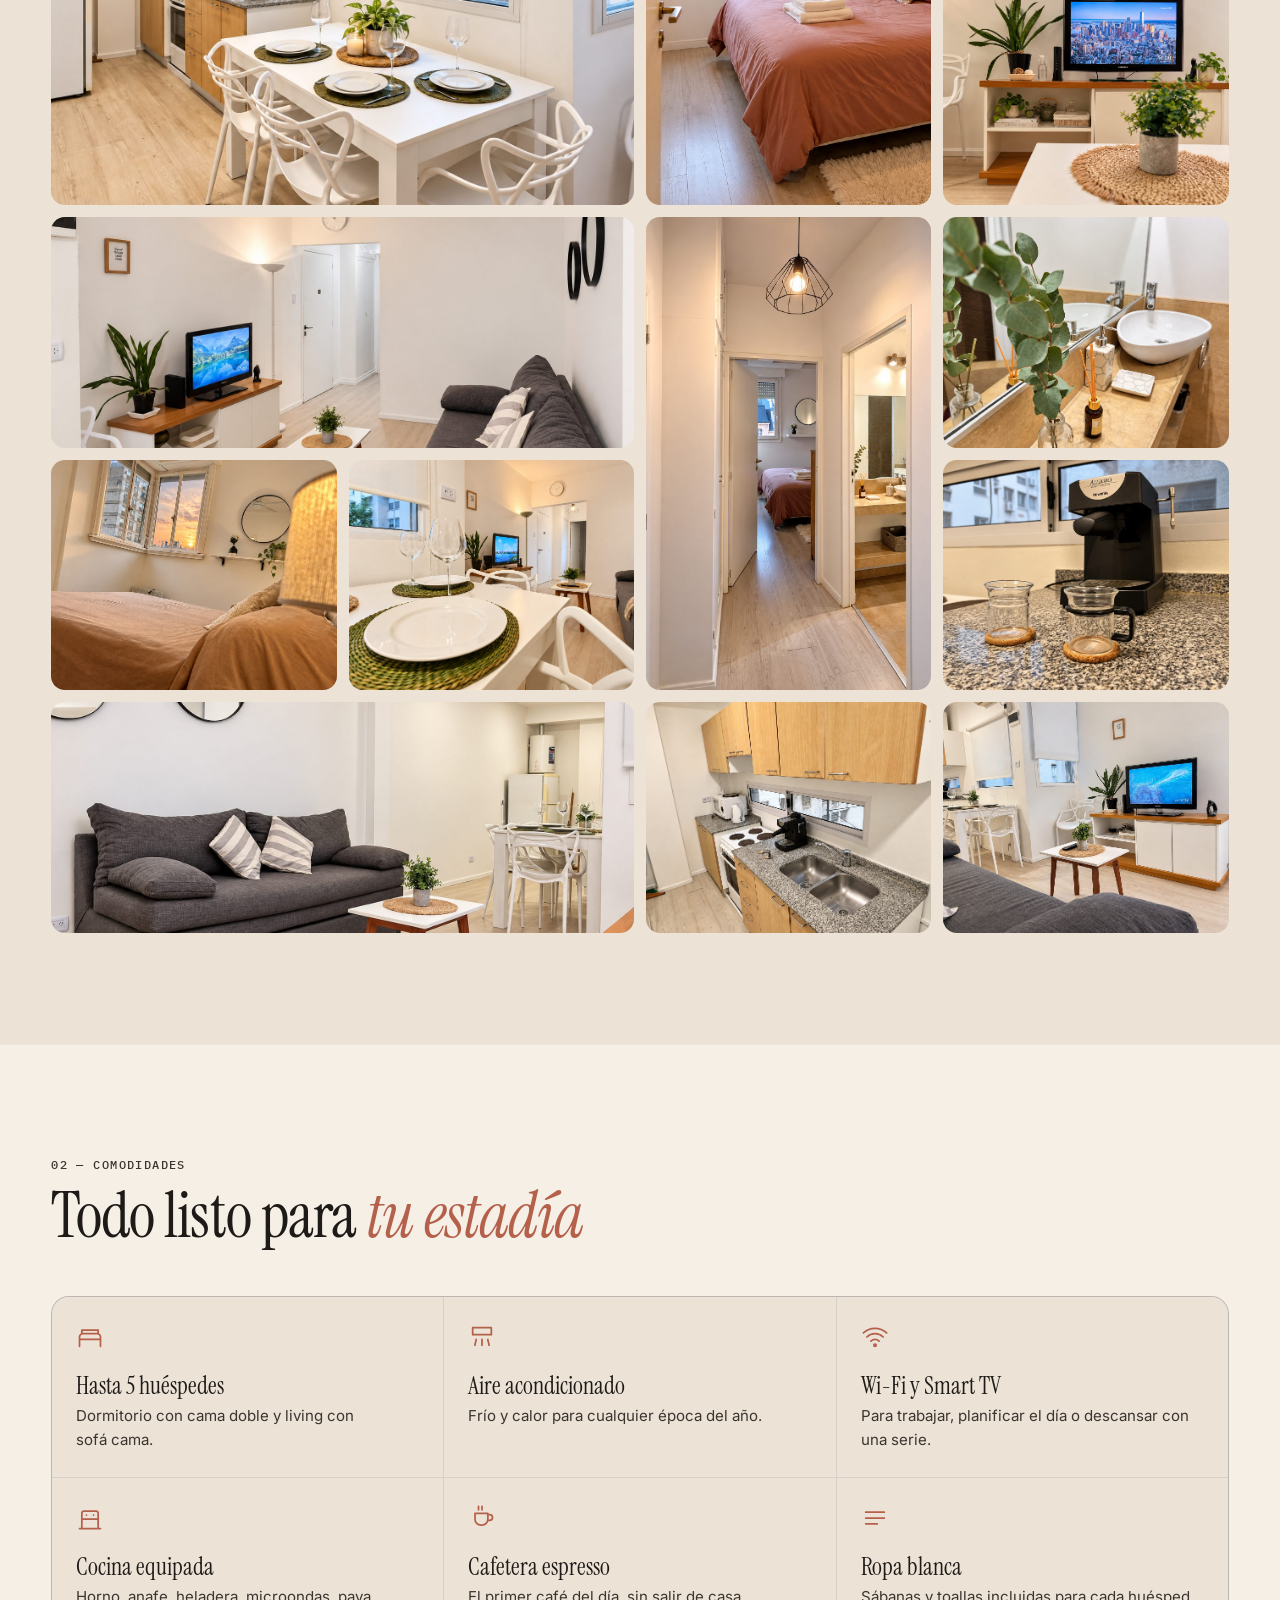
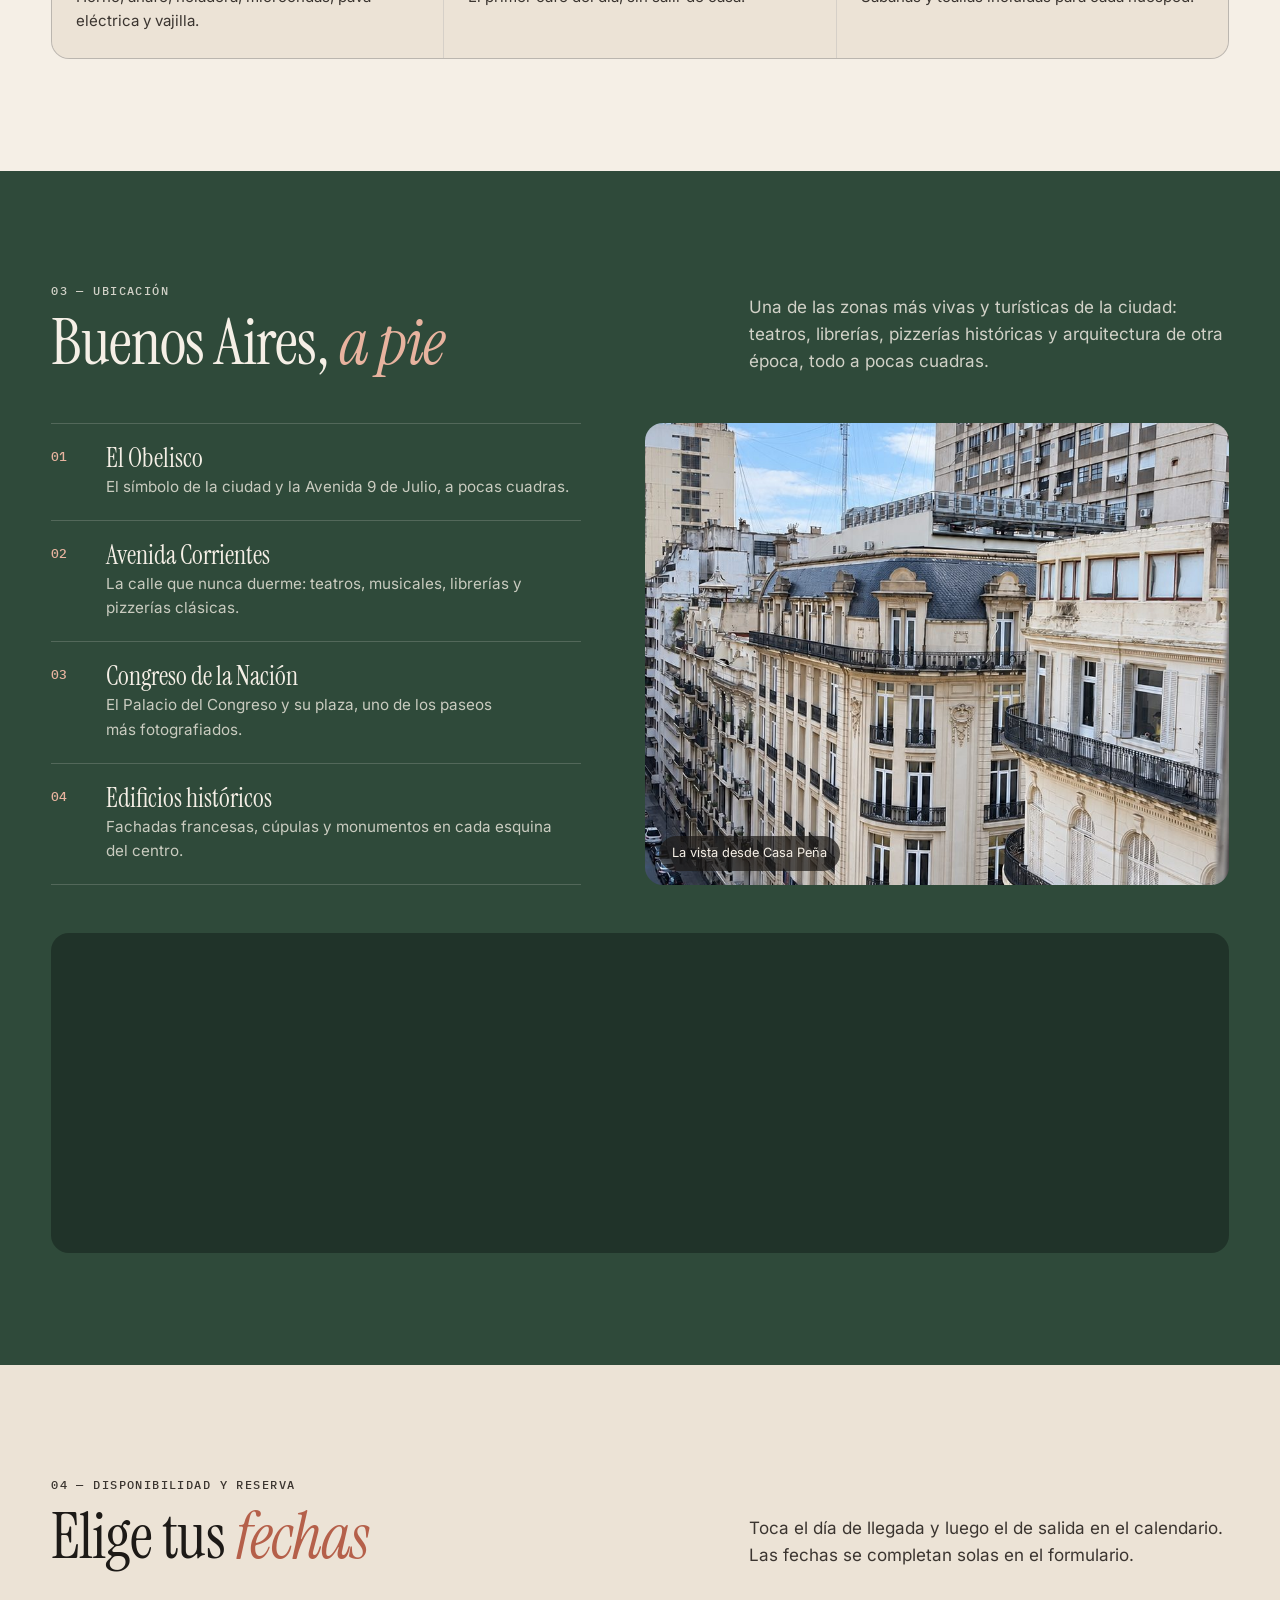
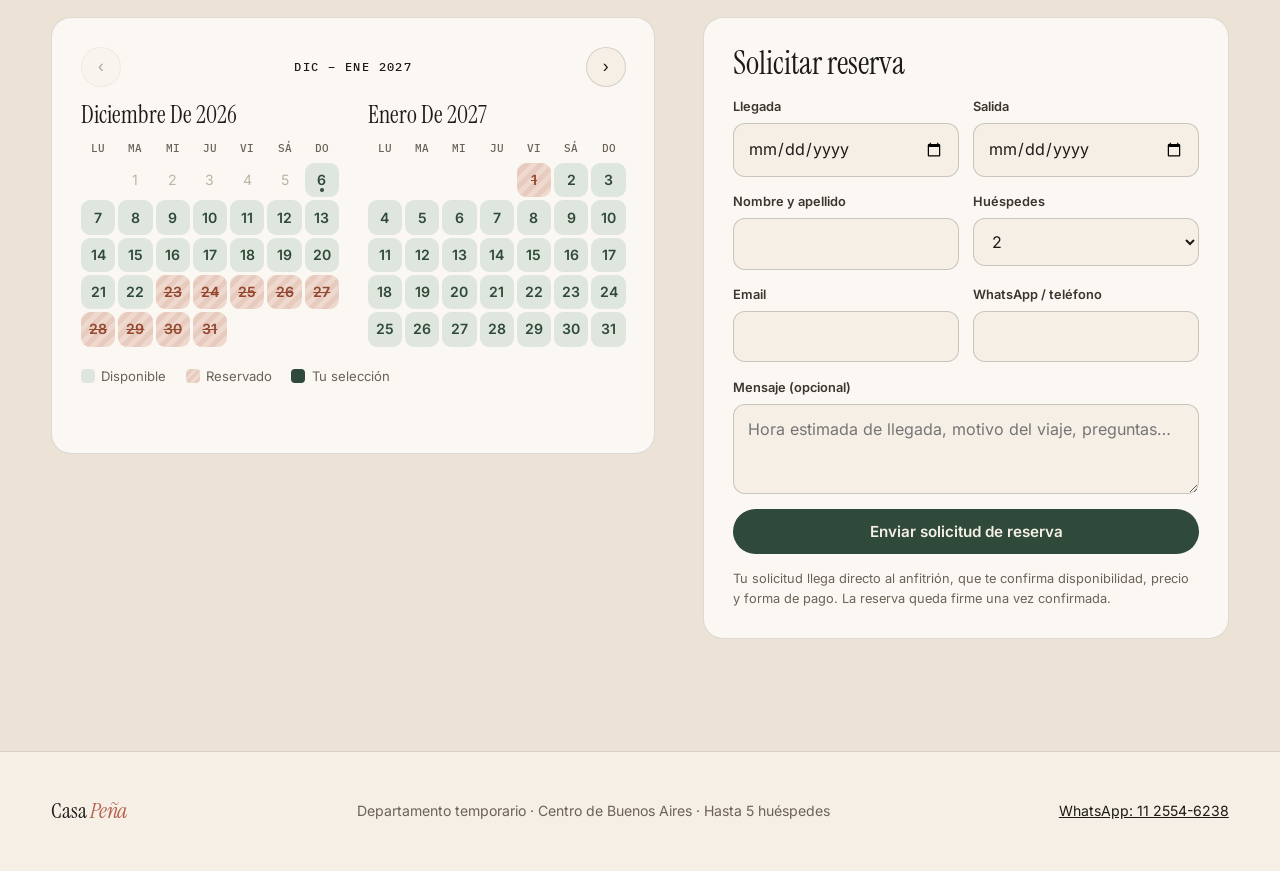
==== commit 96007eab: "Casa Peña: reduce la foto de los edificios a un banner con el título La foto pasa a ser una franja a" ====
--- a/casa-pena/index.html
+++ b/casa-pena/index.html
@@ -64,36 +64,31 @@
 @media (max-width:820px){.nav{display:none}}
 
 /* hero */
-.hero{position:relative;isolation:isolate;overflow:hidden;color:var(--paper);padding:clamp(3.5rem,8vw,7rem) 0 clamp(4rem,8vw,7rem);min-height:min(92vh,880px);display:flex;align-items:center}
-.hero-bg{position:absolute;inset:0;z-index:-2;width:100%;height:100%;object-fit:cover;object-position:center 62%;transform:scale(1.04)}
-.hero::before{content:"";position:absolute;inset:0;z-index:-1;background:linear-gradient(105deg,rgba(24,21,18,.86) 0%,rgba(24,21,18,.66) 42%,rgba(24,21,18,.3) 100%),linear-gradient(0deg,rgba(24,21,18,.55) 0%,rgba(24,21,18,0) 35%)}
-.hero .wrap{display:grid;grid-template-columns:minmax(0,1.05fr) minmax(0,1fr);gap:clamp(2rem,5vw,4.5rem);align-items:center;width:100%;min-width:0}
-.hero .meta{color:rgba(245,239,230,.75)}
-.hero h1{font-size:clamp(3rem,7.4vw,6.4rem);letter-spacing:-.02em;margin:1rem 0 1.4rem}
-.hero h1 em{color:#f0b9a2}
-.hero .lead{font-size:clamp(1.05rem,1.5vw,1.2rem);color:rgba(245,239,230,.86);max-width:34rem}
-.hero .btn{background:var(--paper);color:var(--ink)}
-.hero .btn:hover{background:#fff}
-.hero .btn.ghost{background:rgba(255,255,255,.08);color:var(--paper);box-shadow:inset 0 0 0 1px rgba(245,239,230,.55);backdrop-filter:blur(8px);-webkit-backdrop-filter:blur(8px)}
-.hero .btn.ghost:hover{background:var(--paper);color:var(--ink)}
+.banner{position:relative;isolation:isolate;overflow:hidden;color:var(--paper);height:clamp(230px,30vw,380px);display:flex;align-items:flex-end;padding-bottom:clamp(1.4rem,3vw,2.6rem)}
+.banner-bg{position:absolute;inset:0;z-index:-2;width:100%;height:100%;object-fit:cover;object-position:35% 45%}
+.banner::before{content:"";position:absolute;inset:0;z-index:-1;background:linear-gradient(100deg,rgba(24,21,18,.8) 0%,rgba(24,21,18,.5) 50%,rgba(24,21,18,.15) 100%),linear-gradient(0deg,rgba(24,21,18,.45) 0%,rgba(24,21,18,0) 55%)}
+.banner .wrap{width:100%}
+.banner .meta{color:rgba(245,239,230,.78)}
+.banner h1{font-size:clamp(2.5rem,6.2vw,5.6rem);letter-spacing:-.02em;margin:.6rem 0 0;max-width:14ch}
+.banner h1 em{color:#f0b9a2}
+.hero{padding:clamp(2.2rem,5vw,4rem) 0 clamp(3rem,6vw,5rem)}
+.hero .wrap{display:grid;grid-template-columns:minmax(0,1.05fr) minmax(0,1fr);gap:clamp(2rem,5vw,4.5rem);align-items:center}
+.hero .lead{font-size:clamp(1.05rem,1.5vw,1.2rem);color:var(--ink-soft);max-width:34rem;margin-top:0}
 .hero .ctas{display:flex;flex-wrap:wrap;gap:.8rem;margin-top:2rem}
 .facts{display:grid;grid-template-columns:repeat(4,auto);justify-content:start;gap:.6rem 2rem;margin-top:2.6rem;padding-top:1.6rem;border-top:var(--hair)}
 .facts b{display:block;font:400 2rem/1 var(--serif)}
 .facts span{font-size:.82rem;color:var(--muted)}
-.hero .facts{border-top:1px solid rgba(245,239,230,.25)}
-.hero .facts span{color:rgba(245,239,230,.7)}
 .collage{position:relative;display:grid;grid-template-columns:repeat(2,minmax(0,1fr));gap:14px;align-items:start}
-.collage figure{margin:0;position:relative;border-radius:20px;overflow:hidden;aspect-ratio:9/15;box-shadow:0 40px 80px -30px rgba(0,0,0,.7);outline:1px solid rgba(255,255,255,.22);outline-offset:-1px}
+.collage figure{margin:0;position:relative;border-radius:20px;overflow:hidden;aspect-ratio:9/15;box-shadow:0 30px 60px -30px rgba(29,26,23,.5)}
 .collage figure img{width:100%;height:100%;object-fit:cover}
-.collage figure:nth-child(2){margin-top:18%}
+.collage figure:nth-child(2){margin-top:14%}
 .collage figcaption{position:absolute;left:10px;bottom:10px;font:500 .68rem/1 var(--mono);text-transform:uppercase;letter-spacing:.1em;color:var(--paper);background:rgba(24,21,18,.45);backdrop-filter:blur(8px);-webkit-backdrop-filter:blur(8px);padding:.5rem .7rem;border-radius:999px}
-.stamp{position:absolute;left:-18px;bottom:22px;background:rgba(245,239,230,.14);color:var(--paper);border:1px solid rgba(245,239,230,.28);backdrop-filter:blur(14px);-webkit-backdrop-filter:blur(14px);border-radius:14px;padding:.85rem 1.1rem;box-shadow:0 18px 40px -20px rgba(0,0,0,.5);font-size:.85rem;line-height:1.35}
+.stamp{position:absolute;left:-18px;bottom:22px;background:var(--card);border-radius:14px;padding:.85rem 1.1rem;box-shadow:0 18px 40px -20px rgba(29,26,23,.45);font-size:.85rem;line-height:1.35}
 .stamp b{font-family:var(--serif);font-weight:400;font-size:1.25rem;display:block}
 @media (max-width:900px){
   .hero .wrap{grid-template-columns:minmax(0,1fr)}
   .facts{grid-template-columns:repeat(2,auto)}
   .stamp{left:10px}
-  .hero{min-height:0}
   .stamp{display:none}
 }
 
@@ -208,12 +203,17 @@
 </header>
 
 <main id="inicio">
+  <section class="banner">
+    <img class="banner-bg" src="fotos/vista-calle.jpg" alt="" width="900" height="1600" fetchpriority="high">
+    <div class="wrap">
+      <p class="meta">Buenos Aires · Centro · Obelisco &amp; Corrientes</p>
+      <h1>Tu casa en el <em>corazón</em> de Buenos Aires</h1>
+    </div>
+  </section>
+
   <section class="hero">
-    <img class="hero-bg" src="fotos/vista-calle.jpg" alt="" width="900" height="1600" fetchpriority="high">
     <div class="wrap">
       <div>
-        <p class="meta">Buenos Aires · Centro · Obelisco &amp; Corrientes</p>
-        <h1>Tu casa en el <em>corazón</em> de Buenos Aires</h1>
         <p class="lead">Un departamento luminoso, cálido y completamente equipado, a pasos del Obelisco, los teatros de la Avenida Corrientes y el Congreso de la Nación. Ideal para familias y grupos de hasta cinco personas.</p>
         <div class="ctas">
           <a class="btn" href="#disponibilidad">Ver fechas disponibles</a>
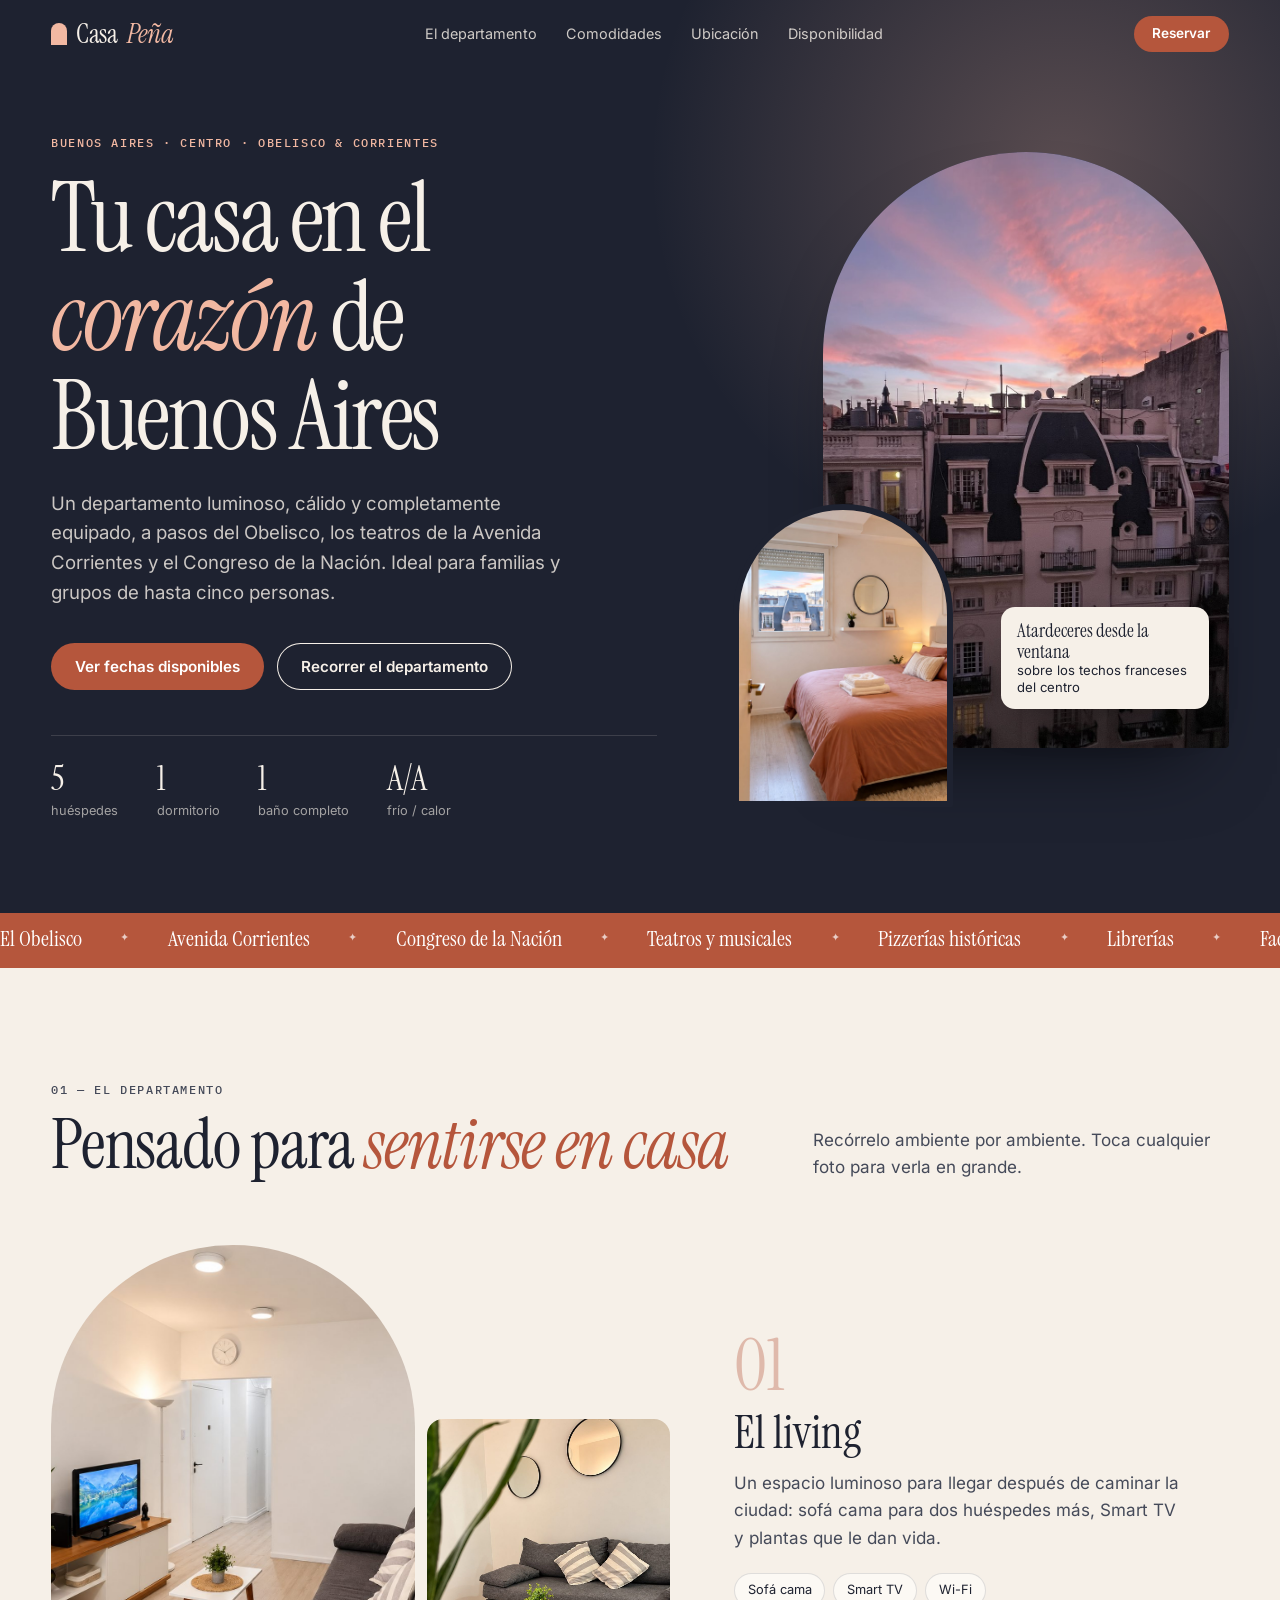
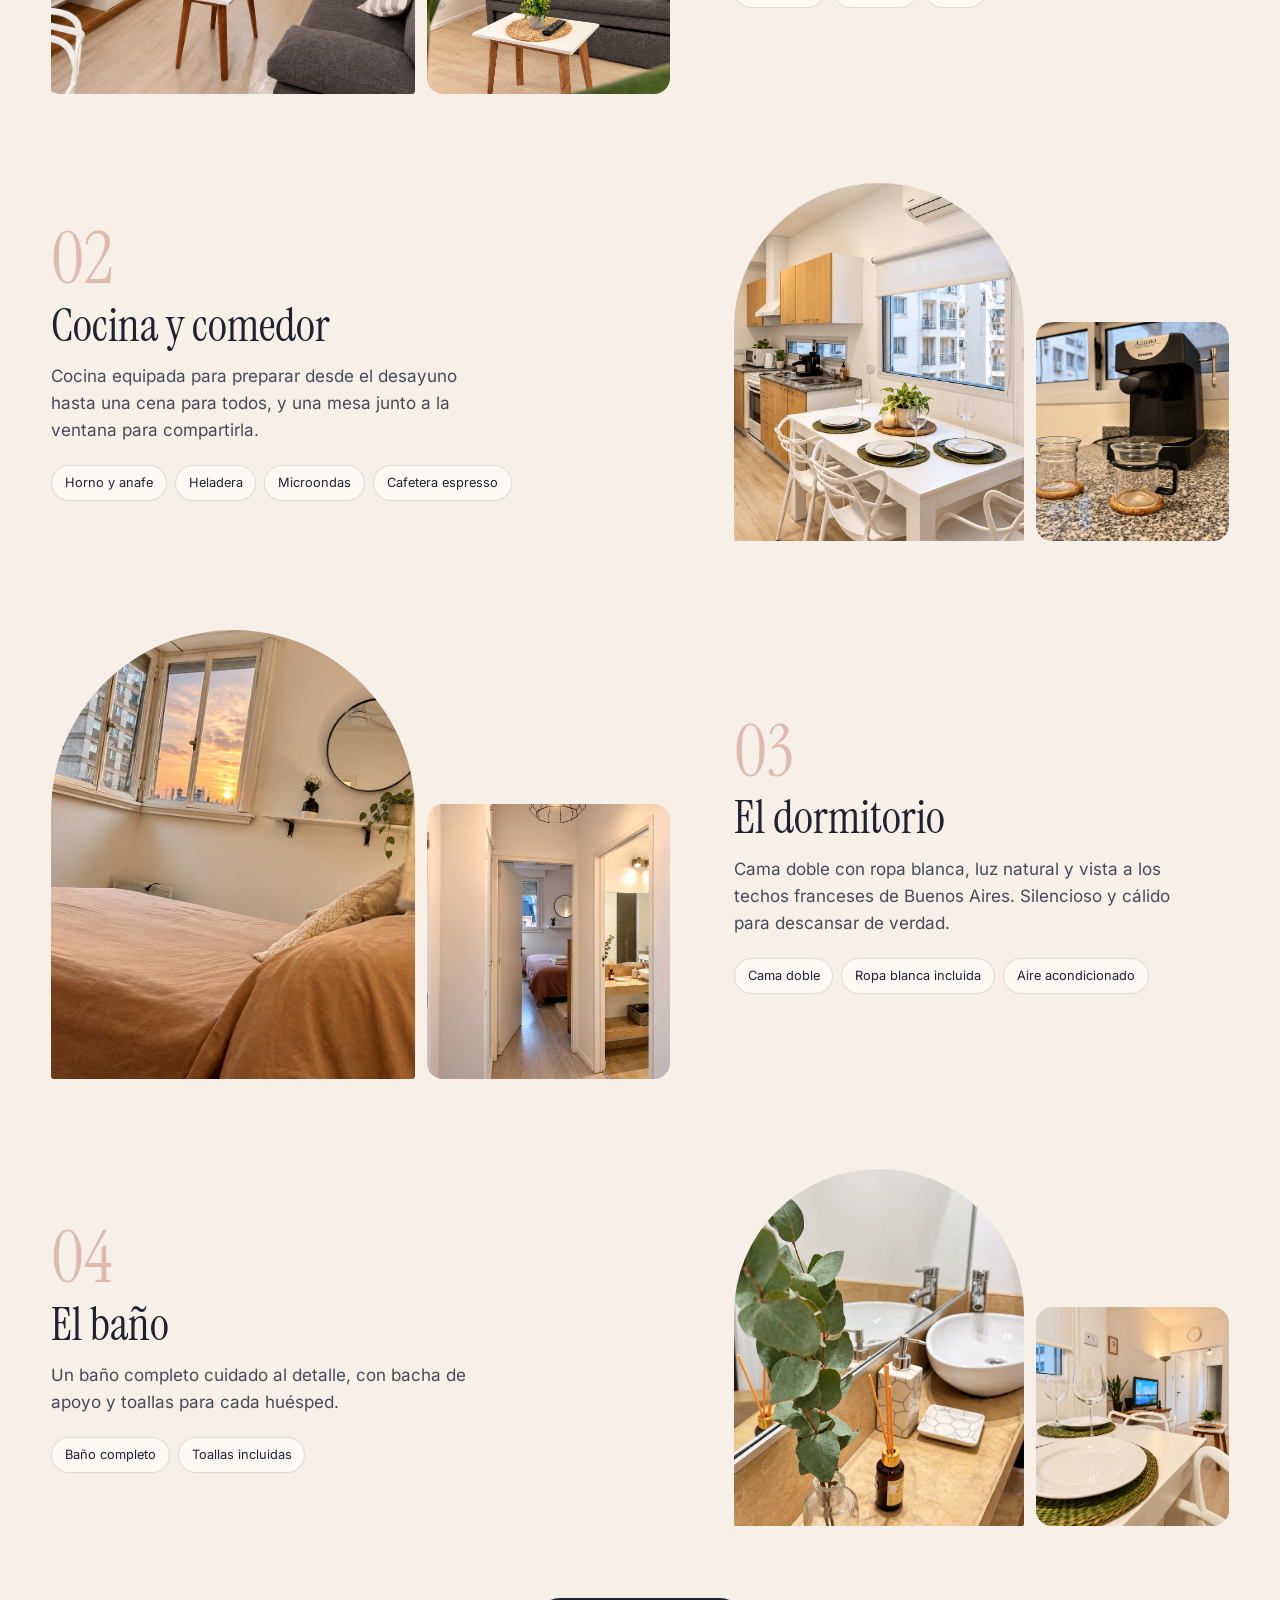
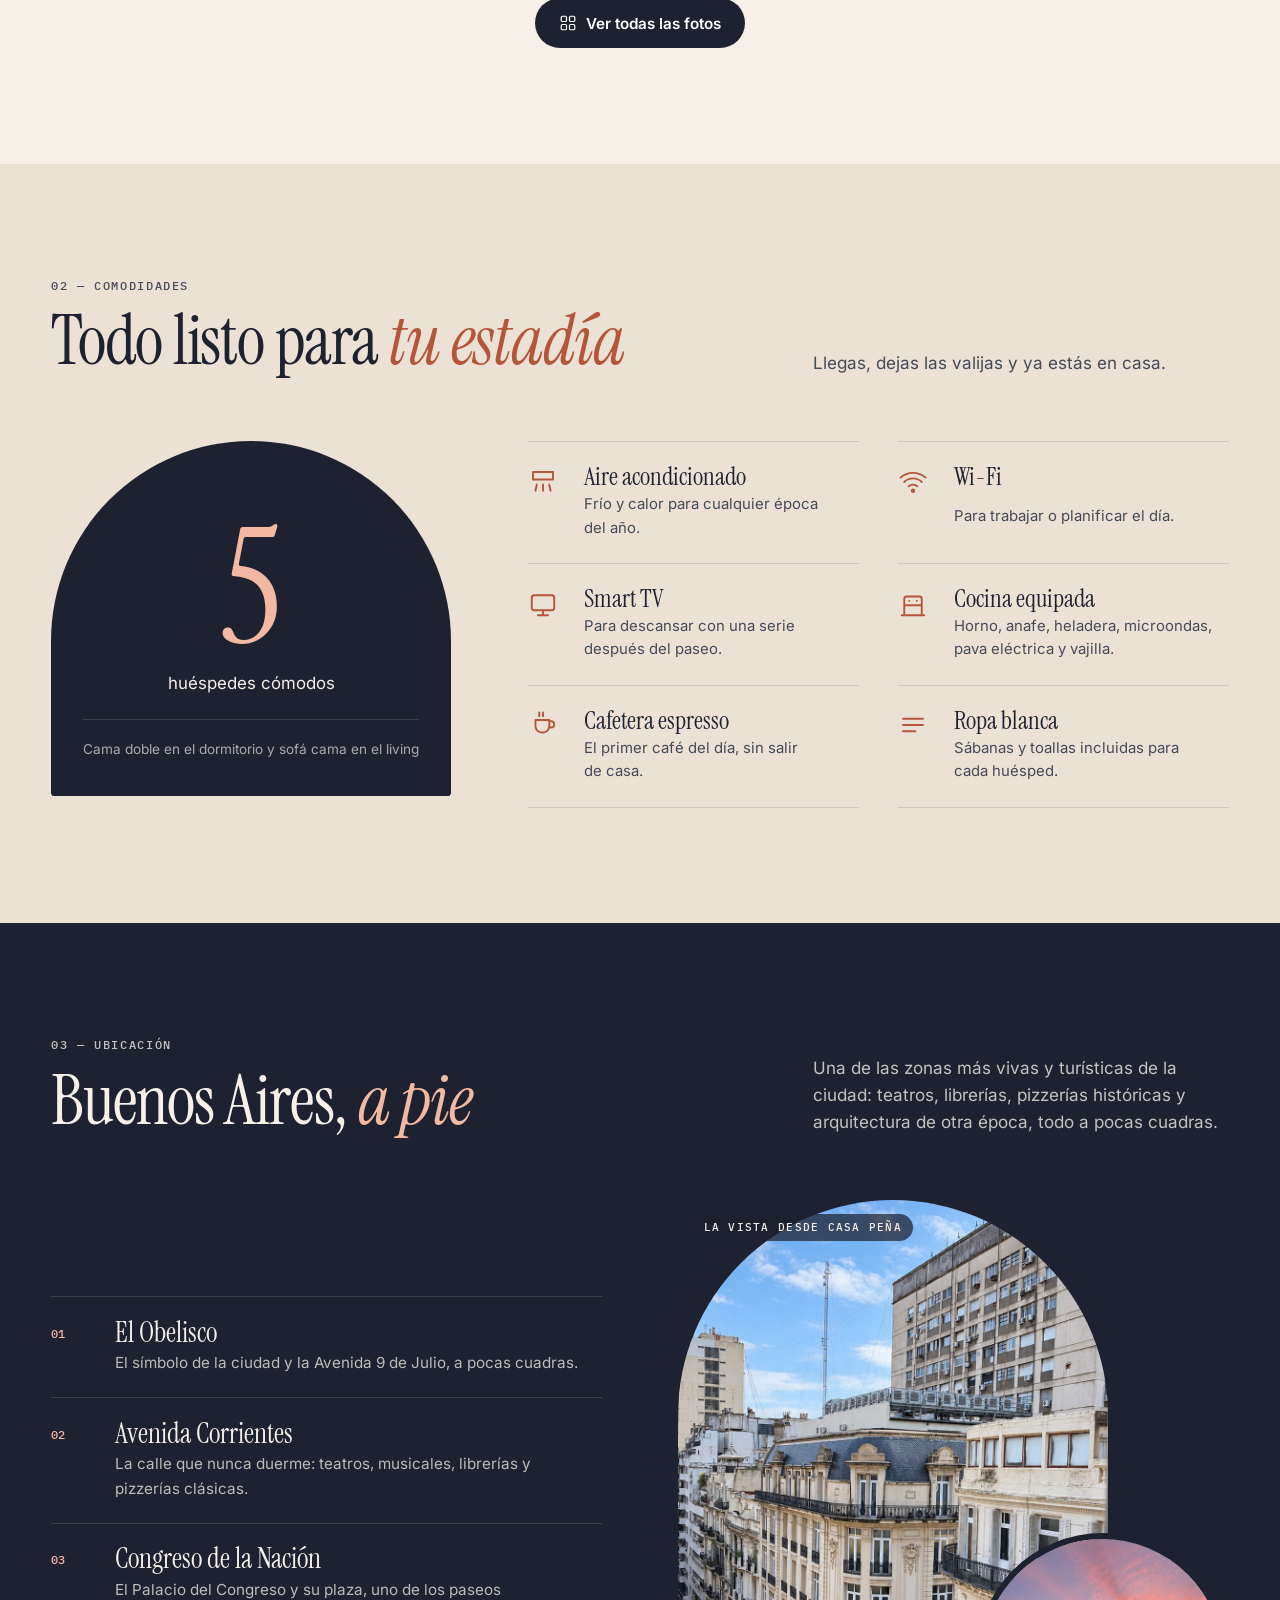
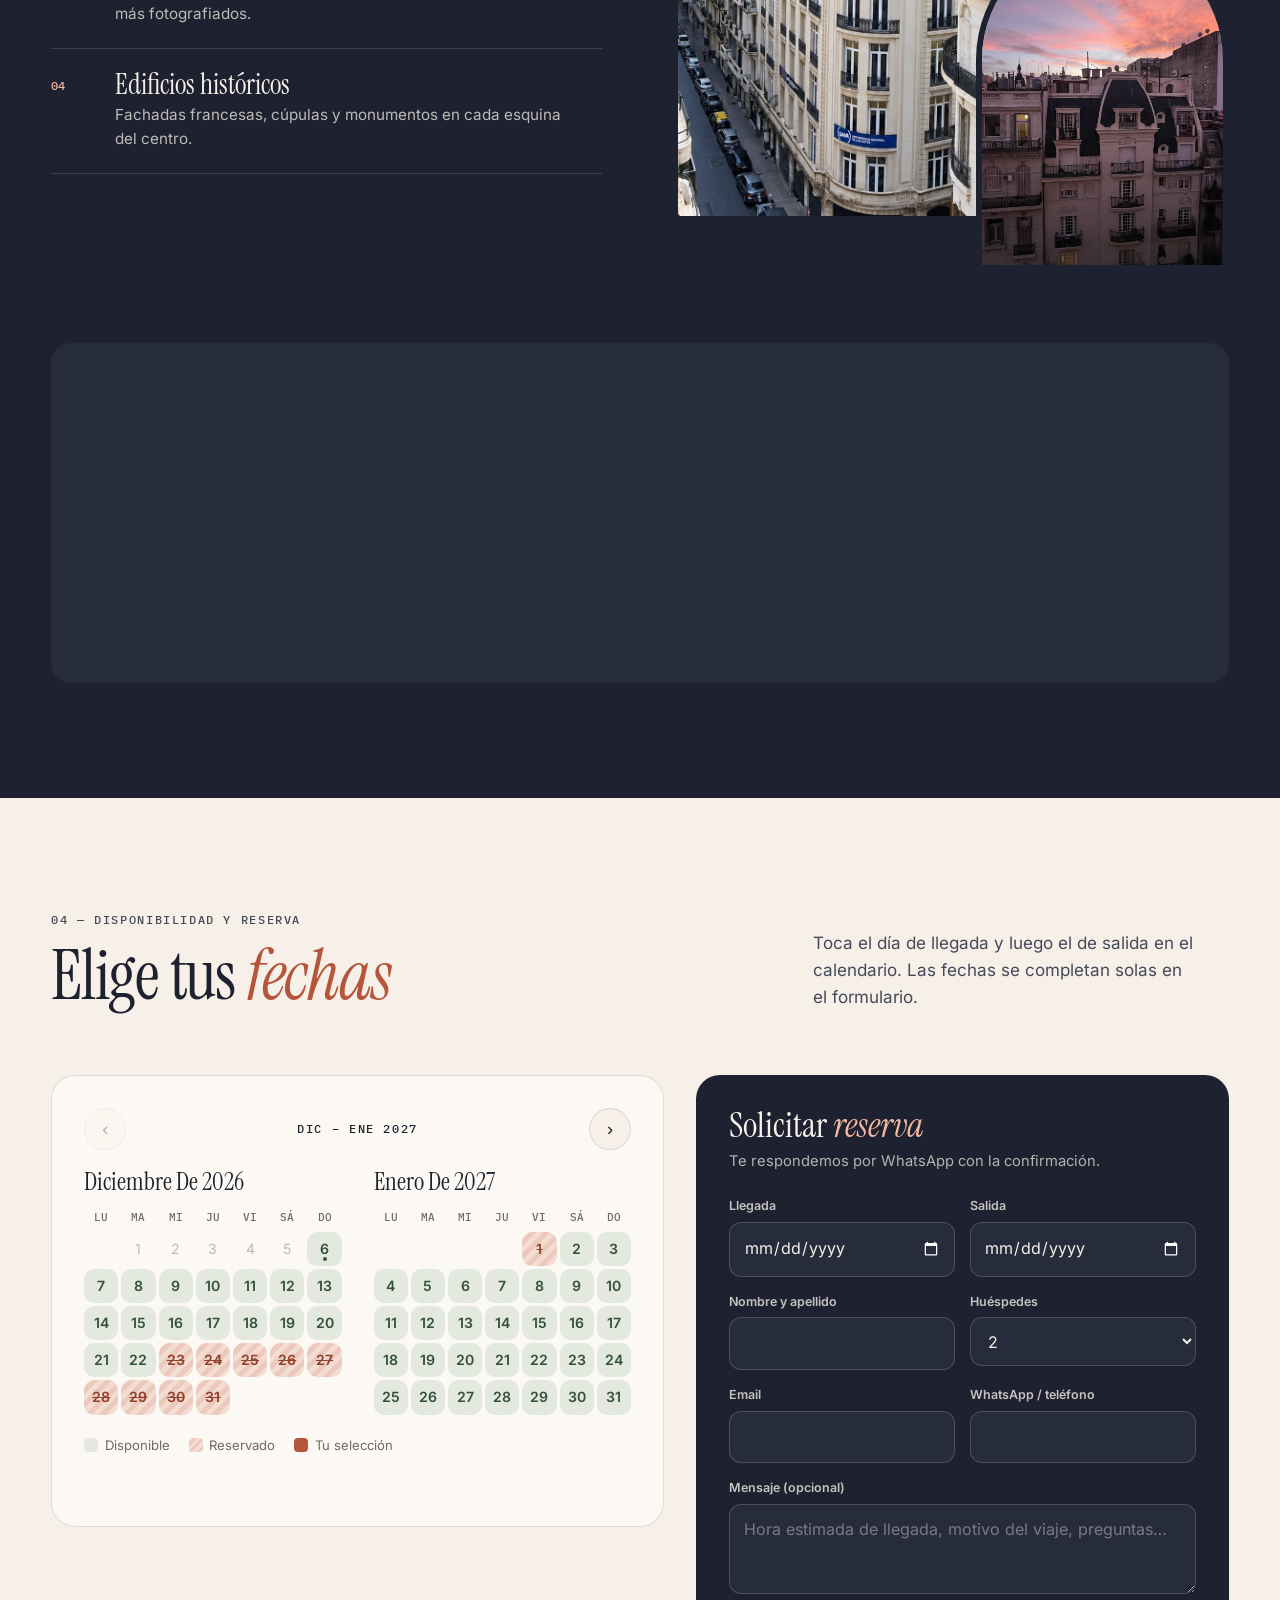
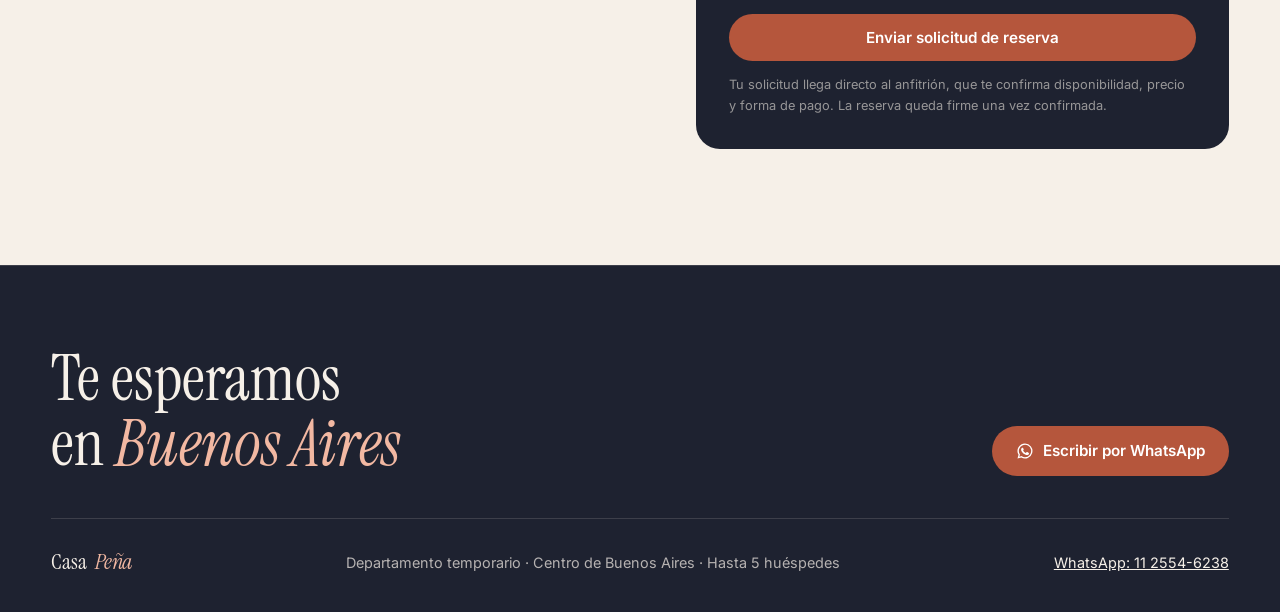
==== commit c524e961: "Casa Peña: rediseño con paleta de atardecer porteño y recorrido por ambientes - Inicio oscuro (azul " ====
--- a/casa-pena/index.html
+++ b/casa-pena/index.html
@@ -2,8 +2,8 @@
 <html lang="es">
 <head>
 <meta charset="utf-8">
-<meta name="viewport" content="width=device-width, initial-scale=1">
-<meta name="theme-color" content="#f5efe6">
+<meta name="viewport" content="width=device-width, initial-scale=1, viewport-fit=cover">
+<meta name="theme-color" content="#1e2230">
 <title>Casa Peña — Departamento para 5 en el centro de Buenos Aires</title>
 <meta name="description" content="Casa Peña: departamento para hasta 5 huéspedes a pasos del Obelisco, la Avenida Corrientes y el Congreso de la Nación. Consulta disponibilidad y reserva online.">
 <link rel="canonical" href="https://davidcortes377.github.io/portafolio-david-galindo/casa-pena/">
@@ -15,7 +15,7 @@
 <meta property="og:image:width" content="1200">
 <meta property="og:image:height" content="630">
 <meta name="twitter:card" content="summary_large_image">
-<link rel="icon" href="data:image/svg+xml,%3Csvg xmlns='http://www.w3.org/2000/svg' viewBox='0 0 64 64'%3E%3Crect width='64' height='64' rx='14' fill='%232f4a3a'/%3E%3Ctext x='50%25' y='56%25' dominant-baseline='middle' text-anchor='middle' font-family='Georgia,serif' font-size='30' fill='%23f5efe6'%3ECP%3C/text%3E%3C/svg%3E">
+<link rel="icon" href="data:image/svg+xml,%3Csvg xmlns='http://www.w3.org/2000/svg' viewBox='0 0 64 64'%3E%3Cpath d='M8 64V30a24 24 0 0 1 48 0v34z' fill='%231e2230'/%3E%3Ctext x='50%25' y='70%25' dominant-baseline='middle' text-anchor='middle' font-family='Georgia,serif' font-size='24' fill='%23f2b8a2'%3ECP%3C/text%3E%3C/svg%3E">
 <link rel="preload" href="../fonts/instrument-serif-regular.woff2" as="font" type="font/woff2" crossorigin>
 <link rel="preload" href="../fonts/inter-variable.woff2" as="font" type="font/woff2" crossorigin>
 <style>
@@ -24,258 +24,384 @@
 @font-face{font-family:"Instrument Serif";font-style:normal;font-weight:400;font-display:swap;src:url("../fonts/instrument-serif-regular.woff2") format("woff2")}
 @font-face{font-family:"Instrument Serif";font-style:italic;font-weight:400;font-display:swap;src:url("../fonts/instrument-serif-italic.woff2") format("woff2")}
 
+/* Paleta "atardecer porteño": la noche azul pizarra, el rosa del cielo de las fotos,
+   la terracota de la ropa de cama y el crema de las paredes. */
 :root{
-  --ink:#1d1a17;--ink-soft:#3b3530;--muted:#6b6259;
-  --paper:#f5efe6;--paper-2:#ece3d6;--card:#fbf8f3;
-  --terra:#b5604a;--terra-deep:#94472f;--green:#2f4a3a;--green-soft:#dfe6dd;
-  --hair:1px solid rgba(29,26,23,.14);
+  --night:#1e2230;--night-2:#272c3d;--night-line:rgba(246,240,232,.14);
+  --cream:#f6f0e8;--stone:#ebe2d5;--card:#fcf9f4;
+  --ink:#1e2230;--ink-soft:#454a59;--muted:#6f6a63;
+  --dusk:#f2b8a2;--terra:#b5563c;--terra-deep:#93402a;--brass:#b8935a;
+  --free:#e4e9df;--free-ink:#34503f;--free-hover:#d3dccd;
+  --hair:1px solid rgba(30,34,48,.13);
   --serif:"Instrument Serif",Georgia,"Times New Roman",serif;
   --sans:"Inter","Helvetica Neue",Arial,sans-serif;
   --mono:"IBM Plex Mono","Courier New",monospace;
   --gutter:clamp(16px,4vw,56px);
   --ease:cubic-bezier(.23,1,.32,1);
+  --arch:999px 999px 18px 18px;
 }
 *{box-sizing:border-box}
-html{scroll-behavior:smooth}
-body{margin:0;background:var(--paper);color:var(--ink);font:400 1.0625rem/1.6 var(--sans);-webkit-font-smoothing:antialiased;overflow-x:hidden}
+html{scroll-behavior:smooth;scroll-padding-top:72px}
+:root{--target:24px}
+@media (pointer:coarse){:root{--target:44px}}
+:where(button,select,textarea,input,.btn){min-block-size:var(--target)}
+body{margin:0;background:var(--cream);color:var(--ink);font:400 1.0625rem/1.6 var(--sans);-webkit-font-smoothing:antialiased;overflow-wrap:break-word}
 img{display:block;width:100%;height:auto}
 a{color:inherit}
 h1,h2,h3{font-family:var(--serif);font-weight:400;margin:0;line-height:1.02;text-wrap:balance}
-p{margin:0;text-wrap:pretty}
+p,li{margin:0;text-wrap:pretty}
 em{font-family:var(--serif);font-style:italic}
 :focus-visible{outline:2px solid var(--terra);outline-offset:3px}
 .wrap{max-width:1280px;margin:0 auto;padding:0 var(--gutter)}
-.meta{font:500 .74rem/1.3 var(--mono);text-transform:uppercase;letter-spacing:.12em;color:var(--muted)}
-section[id]{scroll-margin-top:72px}
-
-/* header */
-.top{position:sticky;top:0;z-index:50;background:rgba(245,239,230,.88);backdrop-filter:blur(10px);-webkit-backdrop-filter:blur(10px);border-bottom:var(--hair)}
-.top .wrap{display:flex;align-items:center;justify-content:space-between;height:64px;gap:1rem}
-.brand{font:400 1.7rem/1 var(--serif);text-decoration:none;letter-spacing:-.01em}
-.brand em{color:var(--terra)}
-.nav{display:flex;gap:1.6rem;font-size:.92rem}
-.nav a{text-decoration:none;color:var(--ink-soft)}
-.nav a:hover{color:var(--terra)}
-.btn{display:inline-flex;align-items:center;justify-content:center;gap:.5rem;border:0;cursor:pointer;font:600 .95rem/1 var(--sans);text-decoration:none;padding:.95rem 1.4rem;border-radius:999px;background:var(--green);color:var(--paper);transition:background .2s,transform .2s var(--ease)}
-.btn:hover{background:#243a2d;transform:translateY(-1px)}
-.btn.small{padding:.7rem 1.1rem;font-size:.85rem}
-.btn.ghost{background:transparent;color:var(--ink);box-shadow:inset 0 0 0 1px var(--ink)}
-.btn.ghost:hover{background:var(--ink);color:var(--paper)}
-@media (max-width:820px){.nav{display:none}}
-
-/* hero */
-.banner{position:relative;isolation:isolate;overflow:hidden;color:var(--paper);height:clamp(230px,30vw,380px);display:flex;align-items:flex-end;padding-bottom:clamp(1.4rem,3vw,2.6rem)}
-.banner-bg{position:absolute;inset:0;z-index:-2;width:100%;height:100%;object-fit:cover;object-position:35% 45%}
-.banner::before{content:"";position:absolute;inset:0;z-index:-1;background:linear-gradient(100deg,rgba(24,21,18,.8) 0%,rgba(24,21,18,.5) 50%,rgba(24,21,18,.15) 100%),linear-gradient(0deg,rgba(24,21,18,.45) 0%,rgba(24,21,18,0) 55%)}
-.banner .wrap{width:100%}
-.banner .meta{color:rgba(245,239,230,.78)}
-.banner h1{font-size:clamp(2.5rem,6.2vw,5.6rem);letter-spacing:-.02em;margin:.6rem 0 0;max-width:14ch}
-.banner h1 em{color:#f0b9a2}
-.hero{padding:clamp(2.2rem,5vw,4rem) 0 clamp(3rem,6vw,5rem)}
-.hero .wrap{display:grid;grid-template-columns:minmax(0,1.05fr) minmax(0,1fr);gap:clamp(2rem,5vw,4.5rem);align-items:center}
-.hero .lead{font-size:clamp(1.05rem,1.5vw,1.2rem);color:var(--ink-soft);max-width:34rem;margin-top:0}
-.hero .ctas{display:flex;flex-wrap:wrap;gap:.8rem;margin-top:2rem}
-.facts{display:grid;grid-template-columns:repeat(4,auto);justify-content:start;gap:.6rem 2rem;margin-top:2.6rem;padding-top:1.6rem;border-top:var(--hair)}
-.facts b{display:block;font:400 2rem/1 var(--serif)}
-.facts span{font-size:.82rem;color:var(--muted)}
-.collage{position:relative;display:grid;grid-template-columns:repeat(2,minmax(0,1fr));gap:14px;align-items:start}
-.collage figure{margin:0;position:relative;border-radius:20px;overflow:hidden;aspect-ratio:9/15;box-shadow:0 30px 60px -30px rgba(29,26,23,.5)}
-.collage figure img{width:100%;height:100%;object-fit:cover}
-.collage figure:nth-child(2){margin-top:14%}
-.collage figcaption{position:absolute;left:10px;bottom:10px;font:500 .68rem/1 var(--mono);text-transform:uppercase;letter-spacing:.1em;color:var(--paper);background:rgba(24,21,18,.45);backdrop-filter:blur(8px);-webkit-backdrop-filter:blur(8px);padding:.5rem .7rem;border-radius:999px}
-.stamp{position:absolute;left:-18px;bottom:22px;background:var(--card);border-radius:14px;padding:.85rem 1.1rem;box-shadow:0 18px 40px -20px rgba(29,26,23,.45);font-size:.85rem;line-height:1.35}
-.stamp b{font-family:var(--serif);font-weight:400;font-size:1.25rem;display:block}
+.meta{font:500 .72rem/1.3 var(--mono);text-transform:uppercase;letter-spacing:.14em;color:var(--muted)}
+section[id]{scroll-margin-top:70px}
+.btn{display:inline-flex;align-items:center;justify-content:center;gap:.55rem;border:0;cursor:pointer;font:600 .95rem/1 var(--sans);text-decoration:none;padding:1rem 1.5rem;border-radius:999px;background:var(--terra);color:#fff;transition:background .2s,transform .2s var(--ease),color .2s}
+.btn:hover{background:var(--terra-deep);transform:translateY(-1px)}
+.btn.small{padding:.7rem 1.15rem;font-size:.85rem}
+.btn.line{background:transparent;color:inherit;box-shadow:inset 0 0 0 1px currentColor}
+.btn.line:hover{background:var(--cream);color:var(--night)}
+.btn svg{width:18px;height:18px;flex:none}
+
+/* ---------- header ---------- */
+.top{position:fixed;inset:0 0 auto;z-index:50;color:var(--cream);transition:background .3s,color .3s,box-shadow .3s}
+.top{padding-top:env(safe-area-inset-top,0px)}
+.top .wrap{display:flex;align-items:center;justify-content:space-between;height:68px;gap:1rem}
+.top.solid{background:rgba(246,240,232,.92);backdrop-filter:blur(12px);-webkit-backdrop-filter:blur(12px);color:var(--ink);box-shadow:0 1px 0 rgba(30,34,48,.1)}
+.brand{font:400 1.7rem/1 var(--serif);text-decoration:none;letter-spacing:-.01em;display:inline-flex;align-items:center;gap:.55rem}
+.brand i{display:inline-block;width:16px;height:22px;border-radius:999px 999px 2px 2px;background:var(--dusk)}
+.top.solid .brand i{background:var(--terra)}
+.brand em{color:var(--dusk)}
+.top.solid .brand em{color:var(--terra)}
+.nav{display:flex;gap:1.8rem;font-size:.9rem}
+.nav a{text-decoration:none;opacity:.82}
+.nav a:hover{opacity:1}
+@media (max-width:860px){.nav{display:none}}
+
+/* ---------- hero ---------- */
+.hero{background:var(--night);color:var(--cream);position:relative;overflow:hidden;padding:clamp(6.5rem,11vw,8.5rem) 0 clamp(3.5rem,7vw,6rem)}
+.hero::before{content:"";position:absolute;width:70vw;height:70vw;max-width:900px;max-height:900px;right:-18vw;top:-22vw;border-radius:50%;background:radial-gradient(circle,rgba(242,184,162,.28),rgba(242,184,162,0) 65%);pointer-events:none}
+.hero .wrap{position:relative;display:grid;grid-template-columns:minmax(0,1.1fr) minmax(0,.9fr);gap:clamp(2rem,6vw,5rem);align-items:center}
+.hero .meta{color:var(--dusk)}
+.hero h1{font-size:clamp(3rem,7.6vw,6.8rem);letter-spacing:-.025em;margin:1.1rem 0 1.4rem}
+.hero h1 em{color:var(--dusk)}
+.hero .lead{font-size:clamp(1.05rem,1.45vw,1.2rem);color:rgba(246,240,232,.8);max-width:33rem}
+.hero .ctas{display:flex;flex-wrap:wrap;gap:.8rem;margin-top:2.2rem}
+.facts{display:flex;flex-wrap:wrap;gap:1.2rem 2.4rem;margin:2.8rem 0 0;padding:1.6rem 0 0;border-top:1px solid var(--night-line);list-style:none}
+.facts b{display:block;font:400 2.2rem/1 var(--serif);color:var(--cream)}
+.facts span{font-size:.8rem;color:rgba(246,240,232,.62)}
+.arches{position:relative;padding:0 0 12% 0}
+.arches figure{margin:0;overflow:hidden;border-radius:var(--arch);background:var(--night-2)}
+.arches img{width:100%;height:100%;object-fit:cover}
+.arch-main{aspect-ratio:3/4.4;width:82%;margin-left:auto!important;box-shadow:0 40px 80px -40px rgba(0,0,0,.7)}
+.arch-small{position:absolute;left:0;bottom:0;width:42%;aspect-ratio:3/4.2;border:6px solid var(--night)!important;box-sizing:content-box}
+.arches .tag{position:absolute;right:4%;bottom:15%;background:var(--cream);color:var(--ink);border-radius:14px;padding:.8rem 1rem;font-size:.82rem;line-height:1.3;box-shadow:0 20px 40px -20px rgba(0,0,0,.6);max-width:13rem}
+.arches .tag b{display:block;font:400 1.2rem/1.1 var(--serif)}
 @media (max-width:900px){
   .hero .wrap{grid-template-columns:minmax(0,1fr)}
-  .facts{grid-template-columns:repeat(2,auto)}
-  .stamp{left:10px}
-  .stamp{display:none}
+  .arches{max-width:420px;width:100%;margin:0 auto}
 }
-
-/* sections */
-.sec{padding:clamp(4rem,9vw,7rem) 0}
-.sec-head{display:flex;justify-content:space-between;align-items:end;gap:2rem;flex-wrap:wrap;margin-bottom:clamp(2rem,4vw,3rem)}
-.sec-head h2{font-size:clamp(2.4rem,5vw,4rem);letter-spacing:-.015em;margin-top:.7rem}
+@media (max-width:600px){
+  .hero{padding-top:5.6rem}
+  .hero h1{margin:.9rem 0 1.1rem}
+  .facts{display:grid;grid-template-columns:repeat(4,minmax(0,1fr));gap:1rem .8rem;margin-top:2.2rem}
+  .facts b{font-size:1.9rem}
+  .arches .tag{right:0;bottom:auto;top:6%;max-width:11rem;font-size:.76rem}
+}
+@media (max-width:359px){.facts{grid-template-columns:repeat(2,minmax(0,1fr))}}
+
+/* ---------- ticker ---------- */
+.ticker{background:var(--terra);color:#fff;overflow:hidden;white-space:nowrap;padding:.85rem 0}
+.ticker div{display:inline-flex;gap:2.4rem;animation:tick 38s linear infinite;font:400 1.35rem/1 var(--serif)}
+.ticker span::after{content:"✦";font-size:.7rem;margin-left:2.4rem;vertical-align:.3rem;opacity:.7}
+@keyframes tick{to{transform:translateX(-50%)}}
+
+/* ---------- sections ---------- */
+.sec{padding:clamp(4.5rem,9vw,7.5rem) 0}
+.sec-head{display:grid;grid-template-columns:minmax(0,1fr) minmax(0,26rem);gap:1.5rem 3rem;align-items:end;margin-bottom:clamp(2.4rem,5vw,4rem)}
+.sec-head h2{font-size:clamp(2.5rem,5.4vw,4.4rem);letter-spacing:-.018em;margin-top:.8rem}
 .sec-head h2 em{color:var(--terra)}
-.sec-head p{max-width:30rem;color:var(--ink-soft)}
-.alt{background:var(--paper-2)}
-.dark{background:var(--green);color:var(--paper)}
-.dark .meta{color:rgba(245,239,230,.65)}
-.dark .sec-head p{color:rgba(245,239,230,.82)}
-.dark .sec-head h2 em{color:#e8b39f}
-
-/* gallery */
-.gallery{display:grid;grid-template-columns:repeat(4,1fr);grid-auto-rows:clamp(150px,18vw,240px);gap:12px}
-.gallery button{all:unset;cursor:zoom-in;position:relative;overflow:hidden;border-radius:14px;background:var(--paper-2)}
-.gallery button:focus-visible{outline:2px solid var(--terra);outline-offset:3px}
-.gallery img{width:100%;height:100%;object-fit:cover;transition:transform .7s var(--ease)}
-.gallery button:hover img{transform:scale(1.04)}
-.gallery .g-wide{grid-column:span 2}.gallery .g-tall{grid-row:span 2}.gallery .g-big{grid-column:span 2;grid-row:span 2}
-@media (max-width:760px){.gallery{grid-template-columns:repeat(2,1fr);grid-auto-rows:42vw;grid-auto-flow:dense}}
-dialog.lb{border:0;padding:0;background:transparent;max-width:min(94vw,1300px);max-height:92vh}
-dialog.lb::backdrop{background:rgba(20,18,16,.9)}
-dialog.lb img{max-height:86vh;width:auto;max-width:100%;border-radius:10px;margin:auto}
-.lb-bar{display:flex;justify-content:space-between;align-items:center;color:var(--paper);padding:.7rem .2rem 0;font-size:.9rem}
-.lb-bar button{background:none;border:1px solid rgba(245,239,230,.4);color:var(--paper);border-radius:999px;padding:.45rem .9rem;cursor:pointer;font:inherit}
-
-/* amenities */
-.amen{display:grid;grid-template-columns:repeat(3,1fr);gap:1px;background:rgba(29,26,23,.14);border:var(--hair);border-radius:18px;overflow:hidden}
-.amen div{background:var(--paper-2);padding:1.6rem 1.5rem}
-.amen h3{font-size:1.5rem;margin:.9rem 0 .35rem}
-.amen p{font-size:.94rem;color:var(--ink-soft)}
-.amen svg{width:28px;height:28px;stroke:var(--terra);fill:none;stroke-width:1.5;stroke-linecap:round;stroke-linejoin:round}
-@media (max-width:820px){.amen{grid-template-columns:1fr 1fr}}
-@media (max-width:520px){.amen{grid-template-columns:1fr}}
-
-/* location */
-.loc{display:grid;grid-template-columns:1fr 1.1fr;gap:clamp(2rem,5vw,4rem);align-items:stretch}
-.places{list-style:none;margin:0;padding:0}
-.places li{display:grid;grid-template-columns:2.4rem 1fr;gap:.2rem 1rem;padding:1.3rem 0;border-bottom:1px solid rgba(245,239,230,.18)}
-.places li:first-child{border-top:1px solid rgba(245,239,230,.18)}
-.places .n{font:500 .8rem/1.9 var(--mono);color:#e8b39f}
-.places h3{font-size:1.65rem}
-.places p{grid-column:2;color:rgba(245,239,230,.78);font-size:.95rem}
-.loc-img{position:relative;border-radius:18px;overflow:hidden;min-height:420px}
-.loc-img img{position:absolute;inset:0;height:100%;object-fit:cover}
-.loc-img figcaption{position:absolute;left:14px;bottom:14px;background:rgba(29,26,23,.7);color:var(--paper);font-size:.8rem;padding:.45rem .8rem;border-radius:999px}
-.map{margin-top:clamp(2rem,4vw,3rem);border-radius:18px;overflow:hidden;height:320px;background:#203329}
-.map iframe{width:100%;height:100%;border:0;filter:grayscale(.35) contrast(1.05)}
-@media (max-width:860px){.loc{grid-template-columns:1fr}.loc-img{min-height:360px}}
-
-/* booking */
-.book{display:grid;grid-template-columns:1.15fr 1fr;gap:clamp(1.5rem,4vw,3rem);align-items:start}
-@media (max-width:960px){.book{grid-template-columns:1fr}}
-.panel{background:var(--card);border:var(--hair);border-radius:20px;padding:clamp(1.1rem,3vw,1.8rem)}
-.cal-nav{display:flex;justify-content:space-between;align-items:center;margin-bottom:1rem}
-.cal-nav button{width:40px;height:40px;border-radius:50%;border:var(--hair);background:var(--paper);cursor:pointer;font-size:1.1rem;color:var(--ink)}
+.sec-head p{color:var(--ink-soft)}
+@media (max-width:760px){.sec-head{grid-template-columns:1fr}}
+.stone{background:var(--stone)}
+.dark{background:var(--night);color:var(--cream)}
+.dark .meta{color:var(--dusk)}
+.dark .sec-head p{color:rgba(246,240,232,.78)}
+.dark .sec-head h2 em{color:var(--dusk)}
+
+/* ---------- rooms ---------- */
+.rooms{display:grid;gap:clamp(3rem,7vw,6rem)}
+.room{display:grid;grid-template-columns:minmax(0,1.25fr) minmax(0,1fr);gap:clamp(1.5rem,5vw,4.5rem);align-items:center}
+.room:nth-child(even) .room-pics{order:2}
+.room-pics{display:grid;grid-template-columns:1.5fr 1fr;gap:12px;align-items:end}
+.room-pics button{all:unset;cursor:zoom-in;display:block;overflow:hidden;border-radius:16px;background:var(--stone);position:relative}
+.room-pics button:focus-visible{outline:2px solid var(--terra);outline-offset:3px}
+.room-pics button:first-child{border-radius:var(--arch);aspect-ratio:3/3.7}
+.room-pics button:nth-child(2){aspect-ratio:3/3.4}
+.room-pics img{width:100%;height:100%;object-fit:cover;transition:transform .8s var(--ease)}
+.room-pics button:hover img{transform:scale(1.04)}
+.room .n{font:400 4.5rem/1 var(--serif);color:var(--terra);opacity:.35}
+.room h3{font-size:clamp(2rem,3.6vw,2.9rem);margin:.4rem 0 .9rem}
+.room p{color:var(--ink-soft);max-width:28rem}
+.room ul{list-style:none;padding:0;margin:1.3rem 0 0;display:flex;flex-wrap:wrap;gap:.5rem}
+.room li{font-size:.8rem;padding:.42rem .8rem;border-radius:999px;border:var(--hair);background:var(--card)}
+@media (max-width:820px){.room{grid-template-columns:1fr}.room:nth-child(even) .room-pics{order:0}}
+.all-photos{margin-top:clamp(3rem,6vw,4.5rem);display:flex;justify-content:center}
+.all-photos .btn{background:var(--night)}
+.all-photos .btn:hover{background:#000}
+
+/* lightbox */
+dialog.lb{border:0;padding:0;background:transparent;max-width:min(94vw,1300px);max-height:94vh}
+dialog.lb:modal{overscroll-behavior:contain}
+dialog.lb::backdrop{background:rgba(18,20,28,.93);overflow:hidden;overscroll-behavior:contain}
+dialog.lb img{max-height:84vh;width:auto;max-width:100%;border-radius:12px;margin:auto}
+.lb-bar{display:flex;justify-content:space-between;align-items:center;gap:.6rem;color:var(--cream);padding:.8rem .2rem 0;font-size:.9rem;flex-wrap:wrap}
+.lb-bar button{background:none;border:1px solid rgba(246,240,232,.4);color:var(--cream);border-radius:999px;padding:.5rem 1rem;cursor:pointer;font:inherit}
+.lb-bar button:hover{background:rgba(246,240,232,.12)}
+#lb-cap{flex:1;text-align:center;opacity:.8}
+
+/* ---------- amenities ---------- */
+.amen-wrap{display:grid;grid-template-columns:minmax(0,.8fr) minmax(0,1.4fr);gap:clamp(2rem,6vw,5rem);align-items:start}
+.big5{position:sticky;top:96px;background:var(--night);color:var(--cream);border-radius:var(--arch);padding:clamp(3.5rem,7vw,5rem) 2rem 2.2rem;text-align:center}
+.big5 b{display:block;font:400 clamp(7rem,14vw,10rem)/.85 var(--serif);color:var(--dusk)}
+.big5 p{font-size:1.05rem;margin-top:.8rem}
+.big5 small{display:block;margin-top:1.4rem;padding-top:1.2rem;border-top:1px solid var(--night-line);color:rgba(246,240,232,.66);font-size:.85rem}
+.amen{list-style:none;margin:0;padding:0;display:grid;grid-template-columns:1fr 1fr;gap:0 2.4rem}
+.amen li{display:grid;grid-template-columns:40px 1fr;gap:.2rem 1rem;padding:1.4rem 0;border-bottom:var(--hair)}
+.amen li:nth-child(-n+2){border-top:var(--hair)}
+.amen svg{grid-row:span 2;width:30px;height:30px;stroke:var(--terra);fill:none;stroke-width:1.5;stroke-linecap:round;stroke-linejoin:round;margin-top:.15rem}
+.amen h3{font-size:1.55rem}
+.amen p{font-size:.93rem;color:var(--ink-soft)}
+@media (max-width:860px){.amen-wrap{grid-template-columns:1fr}.big5{position:static;max-width:380px;width:100%;margin:0 auto}}
+@media (max-width:560px){.amen{grid-template-columns:1fr}.amen li:nth-child(2){border-top:0}}
+
+/* ---------- location ---------- */
+.loc{display:grid;grid-template-columns:minmax(0,1fr) minmax(0,1fr);gap:clamp(2rem,6vw,5rem);align-items:center}
+.places{list-style:none;margin:0;padding:0;counter-reset:p}
+.places li{display:grid;grid-template-columns:3rem 1fr;gap:.25rem 1rem;padding:1.35rem 0;border-bottom:1px solid var(--night-line)}
+.places li:first-child{border-top:1px solid var(--night-line)}
+.places li::before{counter-increment:p;content:"0" counter(p);font:500 .78rem/2.3 var(--mono);color:var(--dusk);grid-row:span 2}
+.places h3{font-size:1.75rem}
+.places p{color:rgba(246,240,232,.74);font-size:.95rem}
+.loc-pics{position:relative;padding-bottom:10%}
+.loc-pics figure{margin:0;border-radius:var(--arch);overflow:hidden}
+.loc-pics figure:first-child{width:78%;aspect-ratio:3/4.3}
+.loc-pics figure:last-child{position:absolute;right:0;bottom:0;width:46%;aspect-ratio:3/4;border:6px solid var(--night)}
+.loc-pics img{width:100%;height:100%;object-fit:cover}
+.loc-pics figcaption{position:absolute;left:14px;top:14px;font:500 .66rem/1 var(--mono);letter-spacing:.12em;text-transform:uppercase;background:rgba(30,34,48,.72);padding:.5rem .7rem;border-radius:999px}
+.map{margin-top:clamp(3rem,6vw,4.5rem);border-radius:20px;overflow:hidden;height:340px;background:var(--night-2)}
+.map iframe{width:100%;height:100%;border:0;filter:grayscale(.5) contrast(1.05)}
+@media (max-width:860px){.loc{grid-template-columns:1fr}.loc-pics{max-width:480px;width:100%;margin:0 auto}}
+
+/* ---------- booking ---------- */
+.book{display:grid;grid-template-columns:minmax(0,1.15fr) minmax(0,1fr);gap:clamp(1.2rem,3vw,2rem);align-items:start}
+@media (max-width:980px){.book{grid-template-columns:1fr}}
+.panel{background:var(--card);border:var(--hair);border-radius:24px;padding:clamp(1.1rem,3vw,2rem)}
+.cal-nav{display:flex;justify-content:space-between;align-items:center;margin-bottom:1.2rem}
+.cal-nav button{width:42px;height:42px;border-radius:50%;border:var(--hair);background:var(--cream);cursor:pointer;font-size:1.15rem;color:var(--ink)}
+.cal-nav button:hover:not(:disabled){background:var(--night);color:var(--cream)}
 .cal-nav button:disabled{opacity:.35;cursor:default}
 .cal-nav .meta{color:var(--ink)}
-.months{display:grid;grid-template-columns:1fr 1fr;gap:1.8rem}
+.months{display:grid;grid-template-columns:1fr 1fr;gap:2rem}
 @media (max-width:640px){.months{grid-template-columns:1fr}.months .m:nth-child(2){display:none}}
-.m h3{font-size:1.5rem;text-transform:capitalize;margin-bottom:.7rem}
+.m h3{font-size:1.55rem;text-transform:capitalize;margin-bottom:.8rem}
 .grid7{display:grid;grid-template-columns:repeat(7,1fr);gap:3px}
-.dow{font:500 .68rem/2 var(--mono);text-align:center;color:var(--muted);text-transform:uppercase}
-.d{aspect-ratio:1;border:0;border-radius:9px;background:var(--green-soft);color:var(--green);font:600 .88rem/1 var(--sans);cursor:pointer;position:relative;padding:0;transition:background .15s}
-.d:hover{background:#c9d6c7}
-.d.past{background:transparent;color:#bdb3a7;cursor:default;font-weight:400}
-.d.busy{background:repeating-linear-gradient(135deg,#efd9cf 0 5px,#e7cbbf 5px 10px);color:var(--terra-deep);text-decoration:line-through;cursor:not-allowed}
+.dow{font:500 .66rem/2 var(--mono);text-align:center;color:var(--muted);text-transform:uppercase}
+.d{aspect-ratio:1;border:0;border-radius:10px;background:var(--free);color:var(--free-ink);font:600 .88rem/1 var(--sans);cursor:pointer;position:relative;padding:0;transition:background .15s}
+.d:hover{background:var(--free-hover)}
+.d.past{background:transparent;color:#c2b9ad;cursor:default;font-weight:400}
+.d.busy{background:repeating-linear-gradient(135deg,#f3dcd2 0 5px,#ebcabd 5px 10px);color:var(--terra-deep);text-decoration:line-through;cursor:not-allowed}
 .d.today::after{content:"";position:absolute;left:50%;bottom:5px;width:4px;height:4px;margin-left:-2px;border-radius:50%;background:currentColor}
-.d.inrange{background:#cfdccd;border-radius:0}
-.d.sel{background:var(--green);color:var(--paper)}
+.d.inrange{background:#f6d6c9;color:var(--terra-deep);border-radius:0}
+.d.sel{background:var(--terra);color:#fff}
 .empty{aspect-ratio:1}
-.legend{display:flex;flex-wrap:wrap;gap:1.2rem;margin-top:1.2rem;font-size:.82rem;color:var(--muted)}
+.legend{display:flex;flex-wrap:wrap;gap:1.2rem;margin-top:1.3rem;font-size:.82rem;color:var(--muted)}
 .legend i{display:inline-block;width:14px;height:14px;border-radius:4px;vertical-align:-2px;margin-right:.4rem}
 .cal-msg{margin-top:1rem;min-height:1.5em;font-size:.9rem;color:var(--terra-deep)}
-.cal-msg.ok{color:var(--green)}
-
+.cal-msg.ok{color:var(--free-ink)}
+
+.form-panel{background:var(--night);color:var(--cream);border-color:transparent}
+.form-panel h3{font-size:2.2rem;margin-bottom:.4rem}
+.form-panel h3 em{color:var(--dusk)}
+.form-panel .intro{color:rgba(246,240,232,.7);font-size:.92rem;margin-bottom:1.4rem}
 form .row{display:grid;grid-template-columns:1fr 1fr;gap:.9rem}
 @media (max-width:480px){form .row{grid-template-columns:1fr}}
 .f{display:flex;flex-direction:column;gap:.35rem;margin-bottom:.95rem}
-.f label{font-size:.8rem;font-weight:600;color:var(--ink-soft)}
-.f input,.f select,.f textarea{font:inherit;font-size:1rem;color:var(--ink);background:var(--paper);border:1px solid rgba(29,26,23,.2);border-radius:12px;padding:.75rem .85rem;width:100%}
-.f input:focus,.f select:focus,.f textarea:focus{outline:2px solid var(--green);outline-offset:0;border-color:transparent}
+.f label{font-size:.78rem;font-weight:600;color:rgba(246,240,232,.78)}
+.f input,.f select,.f textarea{font:inherit;font-size:1rem;color:var(--cream);background:var(--night-2);border:1px solid rgba(246,240,232,.18);border-radius:12px;padding:.78rem .85rem;width:100%;color-scheme:dark}
+.f input:focus,.f select:focus,.f textarea:focus{outline:2px solid var(--dusk);outline-offset:0;border-color:transparent}
 .f textarea{min-height:90px;resize:vertical}
-.summary{background:var(--green-soft);border-radius:12px;padding:.85rem 1rem;font-size:.92rem;color:var(--green);margin-bottom:1rem}
+.f ::placeholder{color:rgba(246,240,232,.4)}
+.summary{background:rgba(242,184,162,.14);border:1px solid rgba(242,184,162,.35);border-radius:12px;padding:.85rem 1rem;font-size:.92rem;color:var(--dusk);margin-bottom:1rem}
+.form-panel .btn{width:100%;margin-top:.3rem}
 .form-msg{margin-top:.9rem;font-size:.9rem}
-.form-msg.err{color:var(--terra-deep)}
-.form-msg.ok{color:var(--green)}
-.fine{font-size:.8rem;color:var(--muted);margin-top:.9rem}
-
-footer{padding:3rem 0;border-top:var(--hair);font-size:.88rem;color:var(--muted)}
-footer .wrap{display:flex;justify-content:space-between;gap:1rem;flex-wrap:wrap}
-footer .brand{font-size:1.4rem;color:var(--ink)}
-footer a{color:var(--ink)}
-@media (prefers-reduced-motion:reduce){*{transition:none!important;scroll-behavior:auto!important}}
+.form-msg.err{color:#ffab95}
+.form-msg.ok{color:#b9dcc4}
+.fine{font-size:.8rem;color:rgba(246,240,232,.56);margin-top:.9rem}
+
+/* ---------- footer + mobile bar ---------- */
+footer{background:var(--night);color:rgba(246,240,232,.7);padding:clamp(3.5rem,7vw,5rem) 0 2.4rem;font-size:.9rem;border-top:1px solid var(--night-line)}
+.foot-cta{display:flex;justify-content:space-between;align-items:end;gap:2rem;flex-wrap:wrap;padding-bottom:2.6rem;margin-bottom:2rem;border-bottom:1px solid var(--night-line)}
+.foot-cta h2{font-size:clamp(2.4rem,5vw,4rem);color:var(--cream);max-width:14ch}
+.foot-cta h2 em{color:var(--dusk)}
+.foot-row{display:flex;justify-content:space-between;gap:1rem;flex-wrap:wrap;align-items:center}
+.foot-row .brand{color:var(--cream);font-size:1.4rem}
+.foot-row a{color:var(--cream)}
+.mbar{display:none}
+@media (max-width:760px){
+  .mbar{display:flex;gap:.6rem;position:fixed;left:max(12px,env(safe-area-inset-left,0px));right:max(12px,env(safe-area-inset-right,0px));bottom:max(12px,env(safe-area-inset-bottom,0px));z-index:60;background:rgba(30,34,48,.94);backdrop-filter:blur(10px);-webkit-backdrop-filter:blur(10px);padding:8px;border-radius:999px;box-shadow:0 18px 40px -16px rgba(0,0,0,.55);transform:translateY(140%);transition:transform .35s var(--ease)}
+  .mbar.on{transform:none}
+  .mbar .btn{flex:1;padding:.85rem 1rem;font-size:.9rem}
+  .mbar .btn.line{flex:0 0 auto;color:var(--cream)}
+  footer{padding-bottom:6.5rem}
+  html{scroll-padding-bottom:calc(5rem + env(safe-area-inset-bottom,0px))}
+}
+@media (prefers-reduced-motion:reduce){*{transition:none!important;animation:none!important;scroll-behavior:auto!important}}
 </style>
 </head>
 <body>
 
-<header class="top">
+<header class="top" id="top">
   <div class="wrap">
-    <a class="brand" href="#inicio">Casa <em>Peña</em></a>
+    <a class="brand" href="#inicio"><i aria-hidden="true"></i>Casa <em>Peña</em></a>
     <nav class="nav" aria-label="Principal">
       <a href="#departamento">El departamento</a>
+      <a href="#comodidades">Comodidades</a>
       <a href="#ubicacion">Ubicación</a>
       <a href="#disponibilidad">Disponibilidad</a>
     </nav>
-    <a class="btn small" href="#reservar">Reservar</a>
+    <a class="btn small" href="#disponibilidad">Reservar</a>
   </div>
 </header>
 
 <main id="inicio">
-  <section class="banner">
-    <img class="banner-bg" src="fotos/vista-calle.jpg" alt="" width="900" height="1600" fetchpriority="high">
-    <div class="wrap">
-      <p class="meta">Buenos Aires · Centro · Obelisco &amp; Corrientes</p>
-      <h1>Tu casa en el <em>corazón</em> de Buenos Aires</h1>
-    </div>
-  </section>
-
   <section class="hero">
     <div class="wrap">
       <div>
+        <p class="meta">Buenos Aires · Centro · Obelisco &amp; Corrientes</p>
+        <h1>Tu casa en el <em>corazón</em> de Buenos Aires</h1>
         <p class="lead">Un departamento luminoso, cálido y completamente equipado, a pasos del Obelisco, los teatros de la Avenida Corrientes y el Congreso de la Nación. Ideal para familias y grupos de hasta cinco personas.</p>
         <div class="ctas">
           <a class="btn" href="#disponibilidad">Ver fechas disponibles</a>
-          <a class="btn ghost" href="#departamento">Ver fotos</a>
+          <a class="btn line" href="#departamento">Recorrer el departamento</a>
         </div>
-        <div class="facts">
-          <div><b>5</b><span>huéspedes</span></div>
-          <div><b>1</b><span>dormitorio</span></div>
-          <div><b>1</b><span>baño completo</span></div>
-          <div><b>A/A</b><span>frío / calor</span></div>
-        </div>
-      </div>
-      <div class="collage">
-        <figure><img src="fotos/dormitorio.jpg" alt="Dormitorio con cama doble, ropa blanca y vista a los techos franceses de Buenos Aires" width="900" height="1600"><figcaption>El dormitorio</figcaption></figure>
-        <figure><img src="fotos/vista-atardecer.jpg" alt="Atardecer sobre los edificios de estilo francés, visto desde la ventana" width="900" height="1599"><figcaption>La vista al atardecer</figcaption></figure>
-        <div class="stamp"><b>A pasos del Obelisco</b>Teatros, cafés y cultura a la vuelta</div>
+        <ul class="facts">
+          <li><b>5</b><span>huéspedes</span></li>
+          <li><b>1</b><span>dormitorio</span></li>
+          <li><b>1</b><span>baño completo</span></li>
+          <li><b>A/A</b><span>frío / calor</span></li>
+        </ul>
+      </div>
+      <div class="arches">
+        <figure class="arch-main"><img src="fotos/vista-atardecer.jpg" alt="Atardecer rosado sobre los edificios de estilo francés, visto desde la ventana" width="900" height="1599" fetchpriority="high"></figure>
+        <figure class="arch-small"><img src="fotos/dormitorio.jpg" alt="Dormitorio con cama doble y ropa blanca" width="900" height="1600"></figure>
+        <div class="tag"><b>Atardeceres desde la ventana</b>sobre los techos franceses del centro</div>
       </div>
     </div>
   </section>
 
-  <section class="sec alt" id="departamento">
+  <div class="ticker" aria-hidden="true">
+    <div>
+      <span>El Obelisco</span><span>Avenida Corrientes</span><span>Congreso de la Nación</span><span>Teatros y musicales</span><span>Pizzerías históricas</span><span>Librerías</span><span>Fachadas francesas</span>
+      <span>El Obelisco</span><span>Avenida Corrientes</span><span>Congreso de la Nación</span><span>Teatros y musicales</span><span>Pizzerías históricas</span><span>Librerías</span><span>Fachadas francesas</span>
+    </div>
+  </div>
+
+  <section class="sec" id="departamento">
     <div class="wrap">
       <div class="sec-head">
         <div>
           <p class="meta">01 — El departamento</p>
           <h2>Pensado para <em>sentirse en casa</em></h2>
         </div>
-        <p>Living con sofá cama, comedor para compartir, cocina equipada, dormitorio con vista a la ciudad y un baño cuidado al detalle. Toca cualquier foto para verla en grande.</p>
-      </div>
-      <div class="gallery" id="gallery">
-        <button class="g-big" data-i="0"><img src="fotos/cocina-comedor.jpg" alt="Cocina y comedor con ventanal" loading="lazy"></button>
-        <button class="g-tall" data-i="1"><img src="fotos/dormitorio.jpg" alt="Dormitorio con vista a techos franceses" loading="lazy"></button>
-        <button data-i="2"><img src="fotos/sofa-espejos.jpg" alt="Sofá cama gris con espejos redondos" loading="lazy"></button>
-        <button data-i="3"><img src="fotos/living-tv-detalle.jpg" alt="Mueble de TV con plantas" loading="lazy"></button>
-        <button class="g-wide" data-i="4"><img src="fotos/living.jpg" alt="Living completo con sofá, TV y mesa ratona" loading="lazy"></button>
-        <button class="g-tall" data-i="5"><img src="fotos/pasillo.jpg" alt="Pasillo hacia el dormitorio y el baño" loading="lazy"></button>
-        <button data-i="6"><img src="fotos/bano.jpg" alt="Baño con bacha de apoyo y eucalipto" loading="lazy"></button>
-        <button data-i="7"><img src="fotos/dormitorio-atardecer.jpg" alt="Dormitorio al atardecer" loading="lazy"></button>
-        <button data-i="8"><img src="fotos/comedor-living.jpg" alt="Mesa puesta con vista al living" loading="lazy"></button>
-        <button data-i="9"><img src="fotos/cafetera.jpg" alt="Cafetera espresso en la cocina" loading="lazy"></button>
-        <button class="g-wide" data-i="10"><img src="fotos/sofa-comedor.jpg" alt="Living integrado con el comedor" loading="lazy"></button>
-        <button data-i="11"><img src="fotos/cocina.jpg" alt="Cocina con horno, anafe eléctrico y bacha doble" loading="lazy"></button>
-        <button data-i="12"><img src="fotos/living-tv.jpg" alt="Living con TV y mesa ratona" loading="lazy"></button>
+        <p>Recórrelo ambiente por ambiente. Toca cualquier foto para verla en grande.</p>
+      </div>
+
+      <div class="rooms">
+        <article class="room">
+          <div class="room-pics">
+            <button data-i="0"><img src="fotos/living.jpg" alt="Living completo con sofá, TV y mesa ratona" loading="lazy"></button>
+            <button data-i="1"><img src="fotos/sofa-espejos.jpg" alt="Sofá cama gris con espejos redondos" loading="lazy"></button>
+          </div>
+          <div>
+            <span class="n">01</span>
+            <h3>El living</h3>
+            <p>Un espacio luminoso para llegar después de caminar la ciudad: sofá cama para dos huéspedes más, Smart TV y plantas que le dan vida.</p>
+            <ul><li>Sofá cama</li><li>Smart TV</li><li>Wi-Fi</li></ul>
+          </div>
+        </article>
+
+        <article class="room">
+          <div class="room-pics">
+            <button data-i="2"><img src="fotos/cocina-comedor.jpg" alt="Cocina y comedor con ventanal" loading="lazy"></button>
+            <button data-i="3"><img src="fotos/cafetera.jpg" alt="Cafetera espresso en la cocina" loading="lazy"></button>
+          </div>
+          <div>
+            <span class="n">02</span>
+            <h3>Cocina y comedor</h3>
+            <p>Cocina equipada para preparar desde el desayuno hasta una cena para todos, y una mesa junto a la ventana para compartirla.</p>
+            <ul><li>Horno y anafe</li><li>Heladera</li><li>Microondas</li><li>Cafetera espresso</li></ul>
+          </div>
+        </article>
+
+        <article class="room">
+          <div class="room-pics">
+            <button data-i="4"><img src="fotos/dormitorio-atardecer.jpg" alt="Dormitorio al atardecer" loading="lazy"></button>
+            <button data-i="5"><img src="fotos/pasillo.jpg" alt="Pasillo hacia el dormitorio y el baño" loading="lazy"></button>
+          </div>
+          <div>
+            <span class="n">03</span>
+            <h3>El dormitorio</h3>
+            <p>Cama doble con ropa blanca, luz natural y vista a los techos franceses de Buenos Aires. Silencioso y cálido para descansar de verdad.</p>
+            <ul><li>Cama doble</li><li>Ropa blanca incluida</li><li>Aire acondicionado</li></ul>
+          </div>
+        </article>
+
+        <article class="room">
+          <div class="room-pics">
+            <button data-i="6"><img src="fotos/bano.jpg" alt="Baño con bacha de apoyo y eucalipto" loading="lazy"></button>
+            <button data-i="7"><img src="fotos/comedor-living.jpg" alt="Mesa puesta con vista al living" loading="lazy"></button>
+          </div>
+          <div>
+            <span class="n">04</span>
+            <h3>El baño</h3>
+            <p>Un baño completo cuidado al detalle, con bacha de apoyo y toallas para cada huésped.</p>
+            <ul><li>Baño completo</li><li>Toallas incluidas</li></ul>
+          </div>
+        </article>
+      </div>
+
+      <div class="all-photos">
+        <button class="btn" type="button" id="all-photos">
+          <svg viewBox="0 0 24 24" fill="none" stroke="currentColor" stroke-width="1.6"><rect x="3" y="3" width="7" height="7" rx="1.5"/><rect x="14" y="3" width="7" height="7" rx="1.5"/><rect x="3" y="14" width="7" height="7" rx="1.5"/><rect x="14" y="14" width="7" height="7" rx="1.5"/></svg>
+          Ver todas las fotos
+        </button>
       </div>
     </div>
   </section>
 
-  <section class="sec">
+  <section class="sec stone" id="comodidades">
     <div class="wrap">
       <div class="sec-head">
         <div>
           <p class="meta">02 — Comodidades</p>
           <h2>Todo listo para <em>tu estadía</em></h2>
         </div>
-      </div>
-      <div class="amen">
-        <div><svg viewBox="0 0 24 24"><path d="M3 18v-6a3 3 0 0 1 3-3h12a3 3 0 0 1 3 3v6M3 14h18M5 9V6h14v3M3 18v2M21 18v2"/></svg><h3>Hasta 5 huéspedes</h3><p>Dormitorio con cama doble y living con sofá cama.</p></div>
-        <div><svg viewBox="0 0 24 24"><path d="M4 4h16v6H4zM7 14c0 2-1 3-1 5M12 14v5M17 14c0 2 1 3 1 5"/></svg><h3>Aire acondicionado</h3><p>Frío y calor para cualquier época del año.</p></div>
-        <div><svg viewBox="0 0 24 24"><path d="M5 12a10 10 0 0 1 14 0M8.5 15.5a5 5 0 0 1 7 0M2 8.5a15 15 0 0 1 20 0"/><circle cx="12" cy="19" r="1"/></svg><h3>Wi-Fi y Smart TV</h3><p>Para trabajar, planificar el día o descansar con una serie.</p></div>
-        <div><svg viewBox="0 0 24 24"><path d="M5 21V8a2 2 0 0 1 2-2h10a2 2 0 0 1 2 2v13M5 13h14M9 9.5h.01M15 9.5h.01M3 21h18"/></svg><h3>Cocina equipada</h3><p>Horno, anafe, heladera, microondas, pava eléctrica y vajilla.</p></div>
-        <div><svg viewBox="0 0 24 24"><path d="M6 8h11v5a5 5 0 0 1-5 5h-1a5 5 0 0 1-5-5zM17 9h1.5a2.5 2.5 0 0 1 0 5H17M9 2v3M12 2v3"/></svg><h3>Cafetera espresso</h3><p>El primer café del día, sin salir de casa.</p></div>
-        <div><svg viewBox="0 0 24 24"><path d="M4 7h16M4 12h16M4 17h10"/></svg><h3>Ropa blanca</h3><p>Sábanas y toallas incluidas para cada huésped.</p></div>
+        <p>Llegas, dejas las valijas y ya estás en casa.</p>
+      </div>
+      <div class="amen-wrap">
+        <div class="big5">
+          <b>5</b>
+          <p>huéspedes cómodos</p>
+          <small>Cama doble en el dormitorio y sofá cama en el living</small>
+        </div>
+        <ul class="amen">
+          <li><svg viewBox="0 0 24 24"><path d="M4 4h16v6H4zM7 14c0 2-1 3-1 5M12 14v5M17 14c0 2 1 3 1 5"/></svg><h3>Aire acondicionado</h3><p>Frío y calor para cualquier época del año.</p></li>
+          <li><svg viewBox="0 0 24 24"><path d="M5 12a10 10 0 0 1 14 0M8.5 15.5a5 5 0 0 1 7 0M2 8.5a15 15 0 0 1 20 0"/><circle cx="12" cy="19" r="1"/></svg><h3>Wi-Fi</h3><p>Para trabajar o planificar el día.</p></li>
+          <li><svg viewBox="0 0 24 24"><rect x="3" y="5" width="18" height="12" rx="2"/><path d="M8 21h8M12 17v4"/></svg><h3>Smart TV</h3><p>Para descansar con una serie después del paseo.</p></li>
+          <li><svg viewBox="0 0 24 24"><path d="M5 21V8a2 2 0 0 1 2-2h10a2 2 0 0 1 2 2v13M5 13h14M9 9.5h.01M15 9.5h.01M3 21h18"/></svg><h3>Cocina equipada</h3><p>Horno, anafe, heladera, microondas, pava eléctrica y vajilla.</p></li>
+          <li><svg viewBox="0 0 24 24"><path d="M6 8h11v5a5 5 0 0 1-5 5h-1a5 5 0 0 1-5-5zM17 9h1.5a2.5 2.5 0 0 1 0 5H17M9 2v3M12 2v3"/></svg><h3>Cafetera espresso</h3><p>El primer café del día, sin salir de casa.</p></li>
+          <li><svg viewBox="0 0 24 24"><path d="M4 7h16M4 12h16M4 17h10"/></svg><h3>Ropa blanca</h3><p>Sábanas y toallas incluidas para cada huésped.</p></li>
+        </ul>
       </div>
     </div>
   </section>
@@ -291,15 +417,15 @@
       </div>
       <div class="loc">
         <ul class="places">
-          <li><span class="n">01</span><h3>El Obelisco</h3><p>El símbolo de la ciudad y la Avenida 9 de Julio, a pocas cuadras.</p></li>
-          <li><span class="n">02</span><h3>Avenida Corrientes</h3><p>La calle que nunca duerme: teatros, musicales, librerías y pizzerías clásicas.</p></li>
-          <li><span class="n">03</span><h3>Congreso de la Nación</h3><p>El Palacio del Congreso y su plaza, uno de los paseos más fotografiados.</p></li>
-          <li><span class="n">04</span><h3>Edificios históricos</h3><p>Fachadas francesas, cúpulas y monumentos en cada esquina del centro.</p></li>
+          <li><h3>El Obelisco</h3><p>El símbolo de la ciudad y la Avenida 9 de Julio, a pocas cuadras.</p></li>
+          <li><h3>Avenida Corrientes</h3><p>La calle que nunca duerme: teatros, musicales, librerías y pizzerías clásicas.</p></li>
+          <li><h3>Congreso de la Nación</h3><p>El Palacio del Congreso y su plaza, uno de los paseos más fotografiados.</p></li>
+          <li><h3>Edificios históricos</h3><p>Fachadas francesas, cúpulas y monumentos en cada esquina del centro.</p></li>
         </ul>
-        <figure class="loc-img" style="margin:0">
-          <img src="fotos/vista-calle.jpg" alt="Vista desde el departamento a una calle con edificios de estilo francés" loading="lazy">
-          <figcaption>La vista desde Casa Peña</figcaption>
-        </figure>
+        <div class="loc-pics">
+          <figure><img src="fotos/vista-calle.jpg" alt="Vista desde el departamento a una calle con edificios de estilo francés" loading="lazy"><figcaption>La vista desde Casa Peña</figcaption></figure>
+          <figure><img src="fotos/vista-atardecer.jpg" alt="" loading="lazy"></figure>
+        </div>
       </div>
       <div class="map">
         <iframe title="Mapa de la zona: Obelisco, Corrientes y Congreso" loading="lazy" referrerpolicy="no-referrer-when-downgrade" src="https://maps.google.com/maps?q=Obelisco%20de%20Buenos%20Aires&amp;z=15&amp;output=embed"></iframe>
@@ -307,7 +433,7 @@
     </div>
   </section>
 
-  <section class="sec alt" id="disponibilidad">
+  <section class="sec" id="disponibilidad">
     <div class="wrap">
       <div class="sec-head">
         <div>
@@ -325,15 +451,16 @@
           </div>
           <div class="months" id="months"></div>
           <div class="legend">
-            <span><i style="background:var(--green-soft)"></i>Disponible</span>
-            <span><i style="background:repeating-linear-gradient(135deg,#efd9cf 0 3px,#e7cbbf 3px 6px)"></i>Reservado</span>
-            <span><i style="background:var(--green)"></i>Tu selección</span>
+            <span><i style="background:var(--free)"></i>Disponible</span>
+            <span><i style="background:repeating-linear-gradient(135deg,#f3dcd2 0 3px,#ebcabd 3px 6px)"></i>Reservado</span>
+            <span><i style="background:var(--terra)"></i>Tu selección</span>
           </div>
           <p class="cal-msg" id="cal-msg" aria-live="polite"></p>
         </div>
 
-        <form class="panel" id="reservar" novalidate>
-          <h3 style="font-size:2rem;margin-bottom:1.1rem">Solicitar reserva</h3>
+        <form class="panel form-panel" id="reservar" novalidate>
+          <h3>Solicitar <em>reserva</em></h3>
+          <p class="intro">Te respondemos por WhatsApp con la confirmación.</p>
           <div class="row">
             <div class="f"><label for="in">Llegada</label><input type="date" id="in" name="entrada" required></div>
             <div class="f"><label for="out">Salida</label><input type="date" id="out" name="salida" required></div>
@@ -350,7 +477,7 @@
             <div class="f"><label for="phone">WhatsApp / teléfono</label><input type="tel" id="phone" name="telefono" autocomplete="tel" required></div>
           </div>
           <div class="f"><label for="msg">Mensaje (opcional)</label><textarea id="msg" name="mensaje" placeholder="Hora estimada de llegada, motivo del viaje, preguntas…"></textarea></div>
-          <button class="btn" type="submit" style="width:100%">Enviar solicitud de reserva</button>
+          <button class="btn" type="submit">Enviar solicitud de reserva</button>
           <p class="form-msg" id="form-msg" aria-live="polite"></p>
           <p class="fine">Tu solicitud llega directo al anfitrión, que te confirma disponibilidad, precio y forma de pago. La reserva queda firme una vez confirmada.</p>
         </form>
@@ -361,17 +488,31 @@
 
 <footer>
   <div class="wrap">
-    <span class="brand">Casa <em>Peña</em></span>
-    <span>Departamento temporario · Centro de Buenos Aires · Hasta 5 huéspedes</span>
-    <a href="https://wa.me/5491125546238" target="_blank" rel="noopener">WhatsApp: 11 2554-6238</a>
+    <div class="foot-cta">
+      <h2>Te esperamos en <em>Buenos Aires</em></h2>
+      <a class="btn" href="https://wa.me/5491125546238" target="_blank" rel="noopener">
+        <svg viewBox="0 0 24 24" fill="currentColor"><path d="M12 2a10 10 0 0 0-8.6 15.1L2 22l5-1.3A10 10 0 1 0 12 2zm0 18.2a8.2 8.2 0 0 1-4.2-1.2l-.3-.2-3 .8.8-2.9-.2-.3A8.2 8.2 0 1 1 12 20.2zm4.5-6.1c-.2-.1-1.5-.7-1.7-.8s-.4-.1-.6.1-.7.8-.8 1-.3.2-.5.1a6.7 6.7 0 0 1-3.3-2.9c-.3-.4.3-.4.7-1.3.1-.2 0-.3 0-.4l-.8-1.8c-.2-.5-.4-.4-.6-.4h-.5a1 1 0 0 0-.7.3 2.9 2.9 0 0 0-.9 2.2 5 5 0 0 0 1 2.7 11.5 11.5 0 0 0 4.4 3.9c1.6.7 2.3.8 3.1.6a2.7 2.7 0 0 0 1.8-1.2 2.2 2.2 0 0 0 .2-1.2c-.1-.1-.3-.2-.5-.3z"/></svg>
+        Escribir por WhatsApp
+      </a>
+    </div>
+    <div class="foot-row">
+      <span class="brand">Casa <em>Peña</em></span>
+      <span>Departamento temporario · Centro de Buenos Aires · Hasta 5 huéspedes</span>
+      <a href="https://wa.me/5491125546238" target="_blank" rel="noopener">WhatsApp: 11 2554-6238</a>
+    </div>
   </div>
 </footer>
 
-<dialog class="lb" id="lb">
+<div class="mbar" id="mbar">
+  <a class="btn" href="#disponibilidad">Ver fechas y reservar</a>
+  <a class="btn line" href="https://wa.me/5491125546238" target="_blank" rel="noopener" aria-label="Escribir por WhatsApp">WhatsApp</a>
+</div>
+
+<dialog class="lb" id="lb" closedby="any" aria-label="Fotos de Casa Peña">
   <img id="lb-img" alt="">
   <div class="lb-bar">
     <button type="button" id="lb-prev">‹ Anterior</button>
-    <span id="lb-count"></span>
+    <span id="lb-cap"></span>
     <button type="button" id="lb-next">Siguiente ›</button>
     <button type="button" id="lb-close">Cerrar ✕</button>
   </div>
@@ -388,22 +529,57 @@
   minNoches: 1
 };
 
-/* ---------- galería ---------- */
+/* ---------- header y barra móvil ---------- */
 (() => {
-  const btns = [...document.querySelectorAll('#gallery button')];
-  const lb = document.getElementById('lb'), img = document.getElementById('lb-img'), count = document.getElementById('lb-count');
+  const top = document.getElementById('top'), bar = document.getElementById('mbar');
+  const book = document.getElementById('disponibilidad');
+  const onScroll = () => {
+    const y = scrollY;
+    top.classList.toggle('solid', y > 40);
+    const b = book.getBoundingClientRect();
+    bar.classList.toggle('on', y > 500 && !(b.top < innerHeight && b.bottom > 0));
+  };
+  addEventListener('scroll', onScroll, { passive: true }); onScroll();
+})();
+
+/* ---------- galería (todas las fotos en el visor) ---------- */
+(() => {
+  const PHOTOS = [
+    ['living.jpg', 'Living completo con sofá, TV y mesa ratona'],
+    ['sofa-espejos.jpg', 'Sofá cama gris con espejos redondos'],
+    ['cocina-comedor.jpg', 'Cocina y comedor con ventanal'],
+    ['cafetera.jpg', 'Cafetera espresso en la cocina'],
+    ['dormitorio-atardecer.jpg', 'Dormitorio al atardecer'],
+    ['pasillo.jpg', 'Pasillo hacia el dormitorio y el baño'],
+    ['bano.jpg', 'Baño con bacha de apoyo y eucalipto'],
+    ['comedor-living.jpg', 'Mesa puesta con vista al living'],
+    ['dormitorio.jpg', 'Dormitorio con vista a techos franceses'],
+    ['living-tv-detalle.jpg', 'Mueble de TV con plantas'],
+    ['sofa-comedor.jpg', 'Living integrado con el comedor'],
+    ['cocina.jpg', 'Cocina con horno, anafe eléctrico y bacha doble'],
+    ['living-tv.jpg', 'Living con TV y mesa ratona'],
+    ['vista-atardecer.jpg', 'Atardecer sobre los edificios de estilo francés'],
+    ['vista-calle.jpg', 'Vista a la calle desde el departamento']
+  ];
+  const lb = document.getElementById('lb'), img = document.getElementById('lb-img'), cap = document.getElementById('lb-cap');
   let i = 0;
   const show = n => {
-    i = (n + btns.length) % btns.length;
-    const src = btns[i].querySelector('img');
-    img.src = src.src; img.alt = src.alt;
-    count.textContent = `${i + 1} / ${btns.length}`;
+    i = (n + PHOTOS.length) % PHOTOS.length;
+    img.src = 'fotos/' + PHOTOS[i][0]; img.alt = PHOTOS[i][1];
+    cap.textContent = `${PHOTOS[i][1]} · ${i + 1} / ${PHOTOS.length}`;
   };
-  btns.forEach((b, n) => b.addEventListener('click', () => { show(n); lb.showModal(); }));
+  const open = n => { show(n); lb.showModal(); };
+  document.querySelectorAll('.room-pics button').forEach(b => b.addEventListener('click', () => open(+b.dataset.i)));
+  document.getElementById('all-photos').onclick = () => open(0);
   document.getElementById('lb-prev').onclick = () => show(i - 1);
   document.getElementById('lb-next').onclick = () => show(i + 1);
   document.getElementById('lb-close').onclick = () => lb.close();
-  lb.addEventListener('click', e => { if (e.target === lb) lb.close(); });
+  if (!('closedBy' in HTMLDialogElement.prototype)) {
+    const outside = e => { const r = lb.getBoundingClientRect(); return e.clientX < r.left || e.clientX > r.right || e.clientY < r.top || e.clientY > r.bottom; };
+    let down = false;
+    lb.addEventListener('pointerdown', e => { down = outside(e); });
+    lb.addEventListener('pointerup', e => { if (down && outside(e)) lb.close(); });
+  }
   lb.addEventListener('keydown', e => { if (e.key === 'ArrowLeft') show(i - 1); if (e.key === 'ArrowRight') show(i + 1); });
 })();
 
@@ -463,7 +639,6 @@
 
 function pick(s) {
   if (!selIn || selOut || s <= selIn) {
-    // eligiendo llegada
     if (busy.has(s)) { say('Ese día ya está reservado. Elige otra fecha de llegada.'); return; }
     selIn = s; selOut = null;
     say(`Llegada: ${fmt(s)}. Ahora elige el día de salida.`, true);
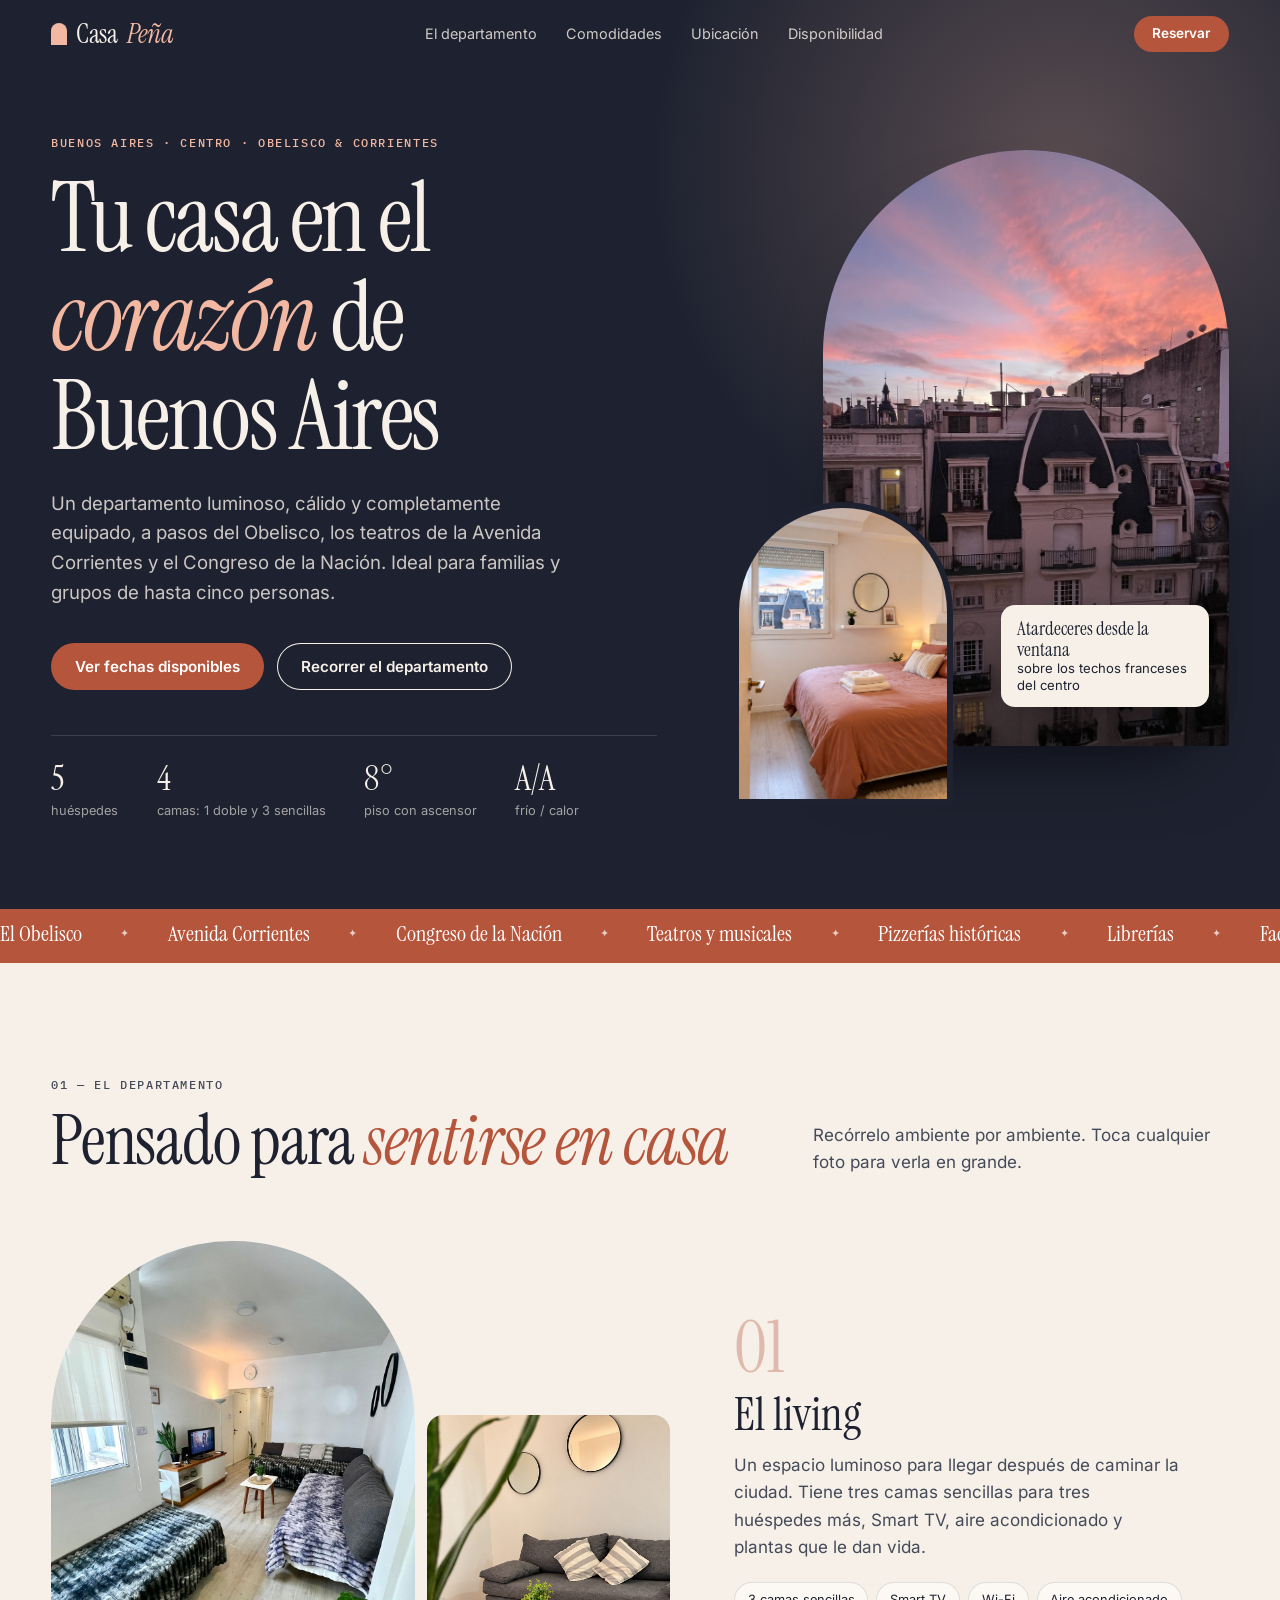
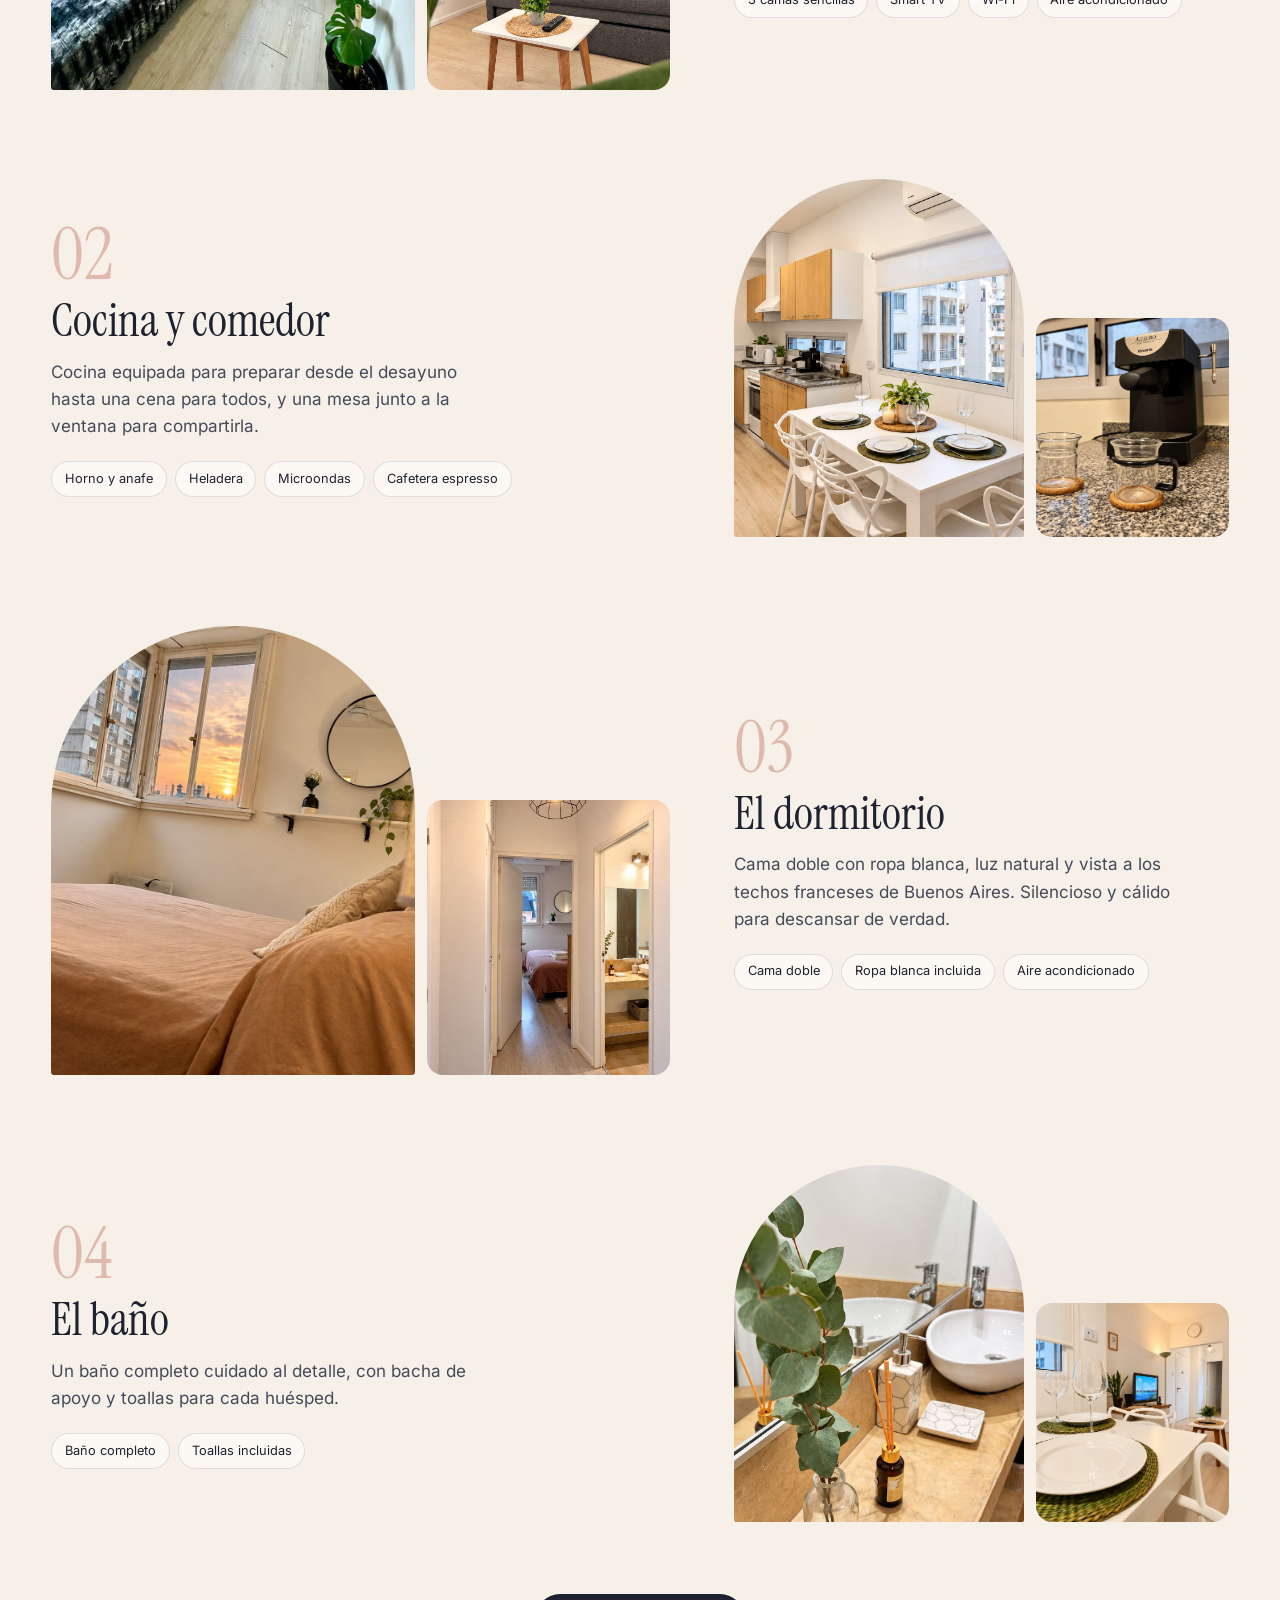
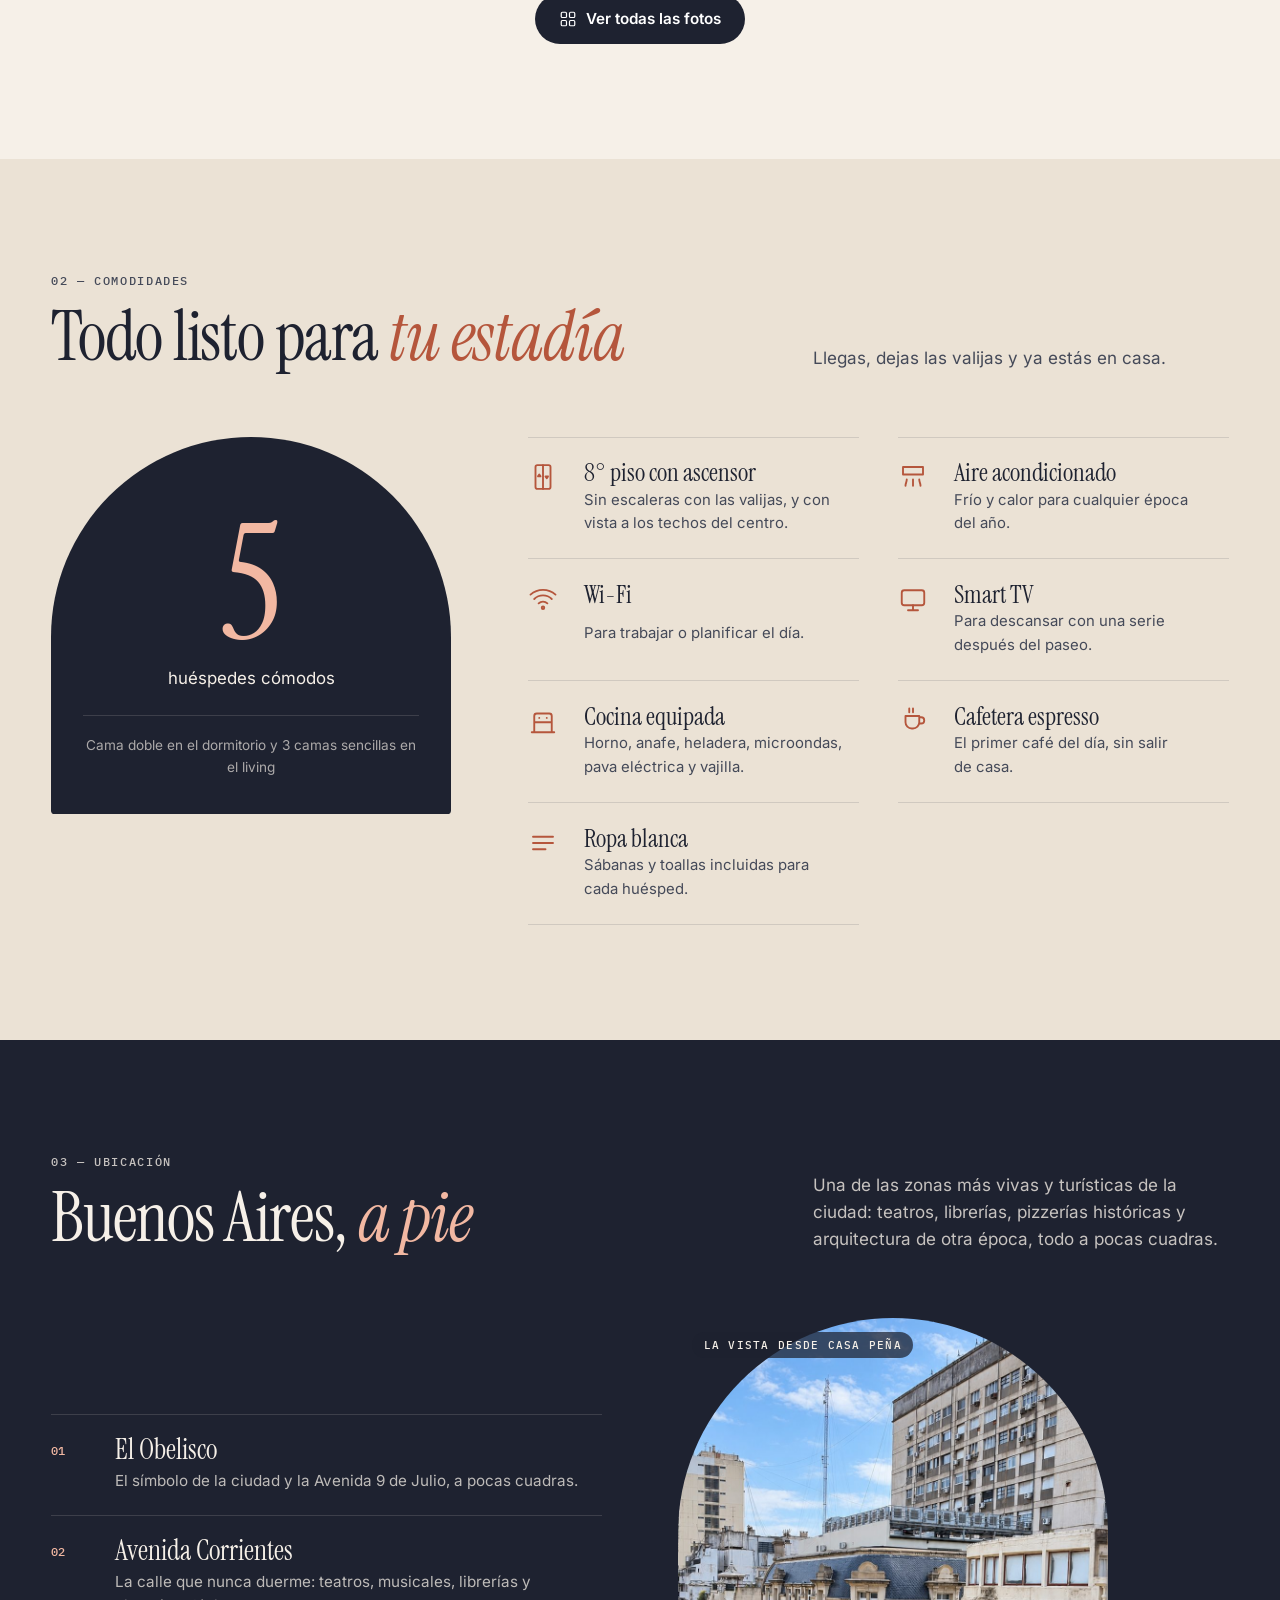
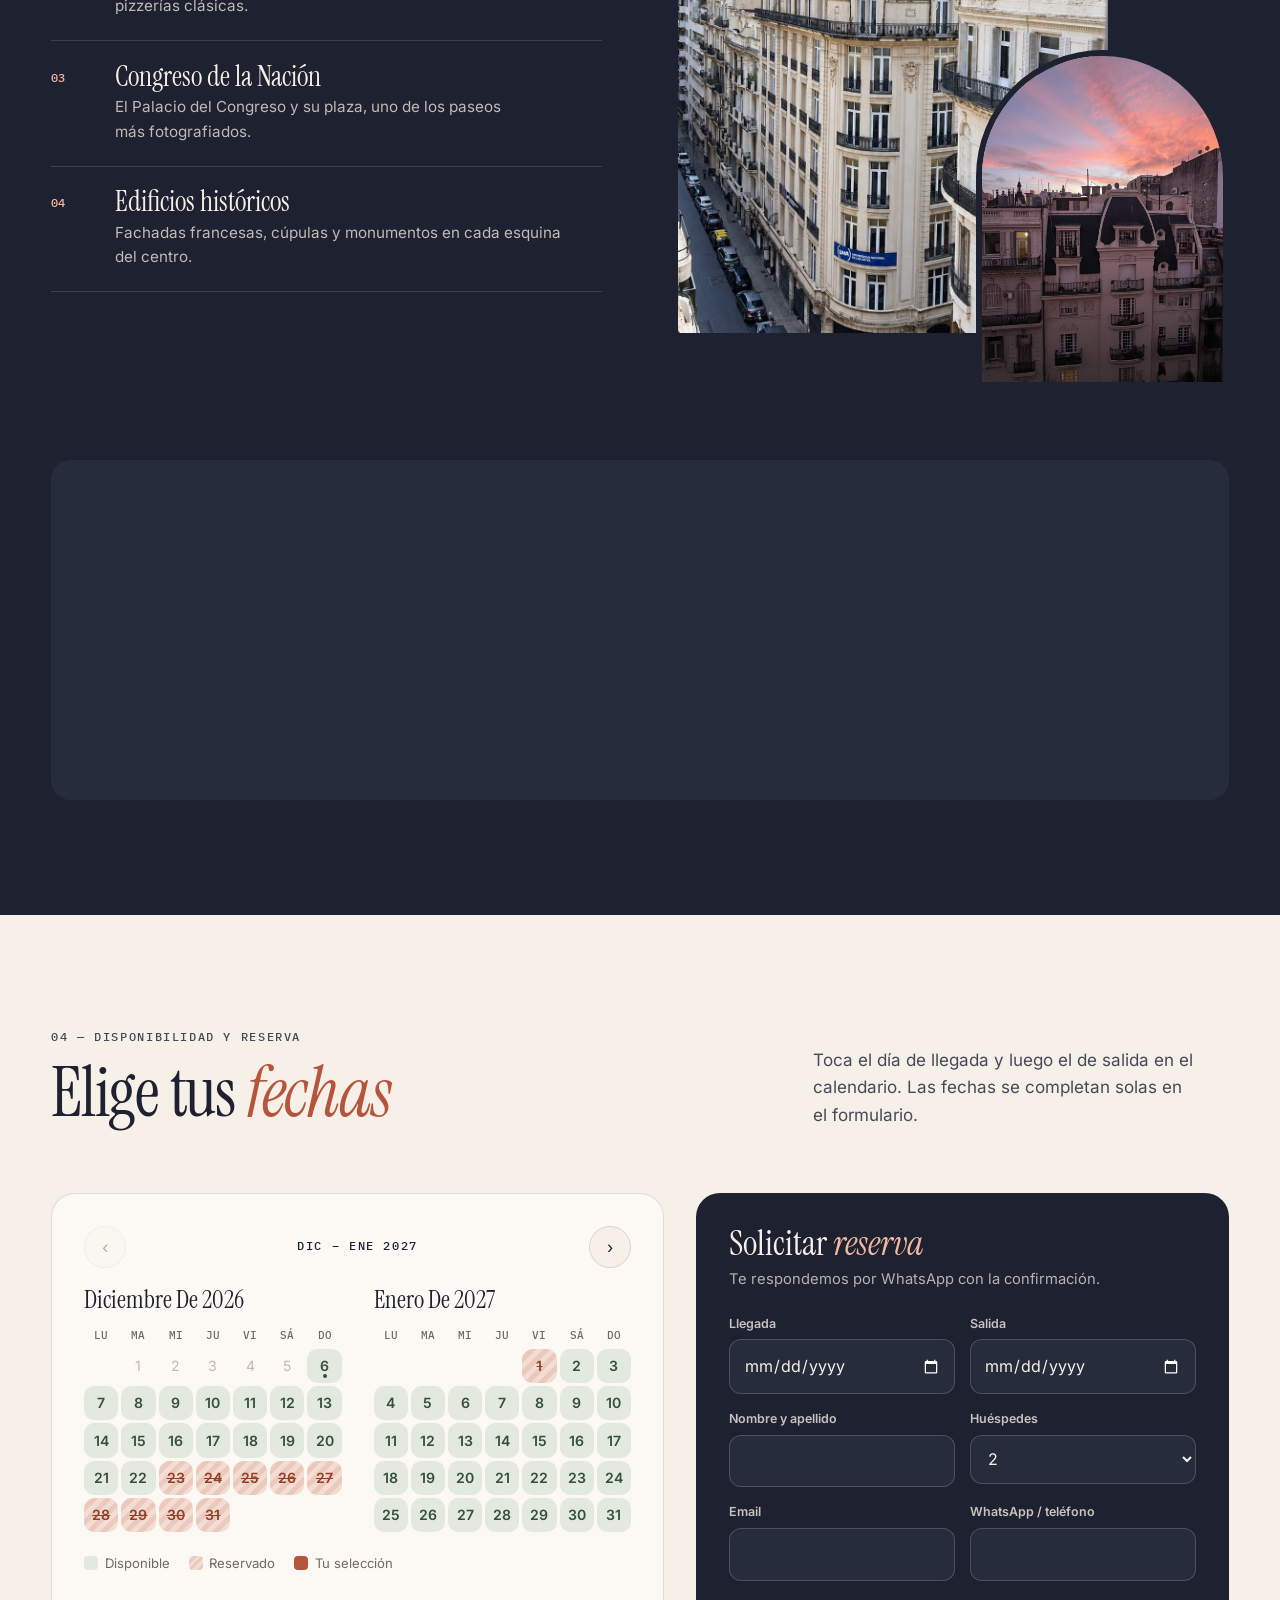
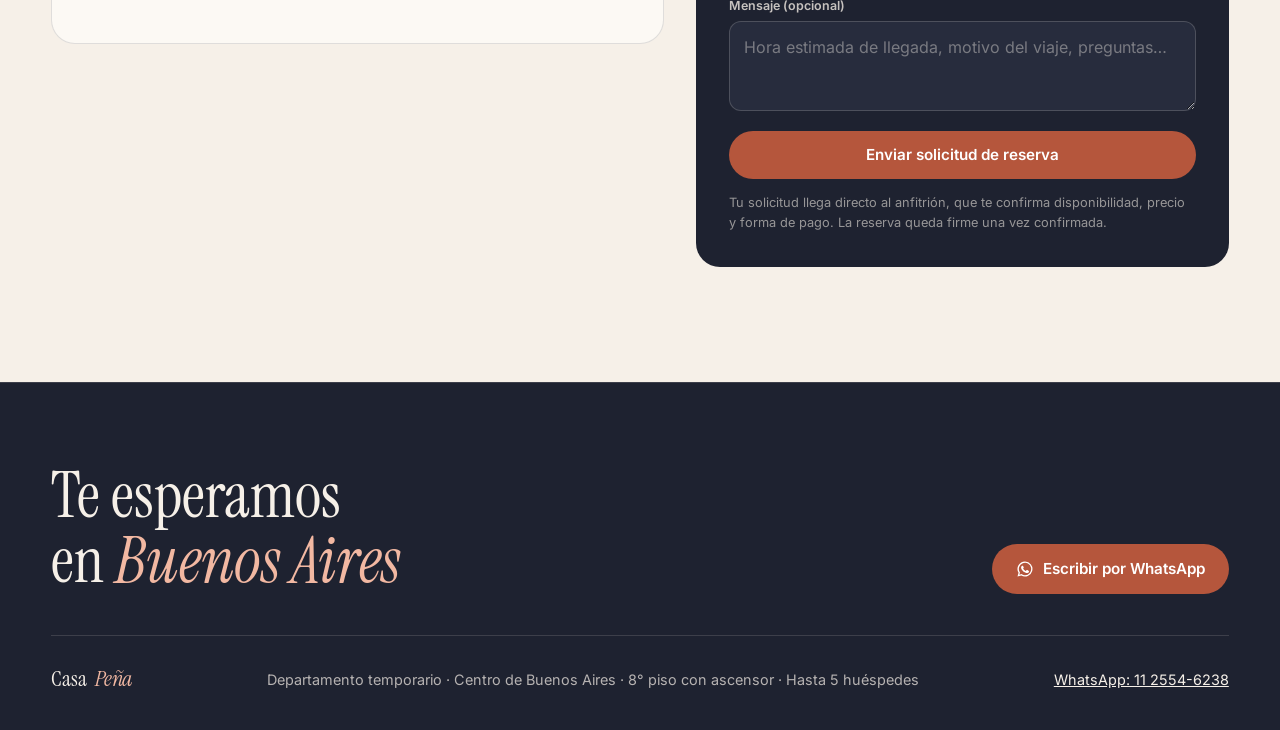
==== commit ab29261d: "Casa Peña: foto del living con las 3 camas sencillas, 8° piso con ascensor - Nueva foto del living c" ====
--- a/casa-pena/index.html
+++ b/casa-pena/index.html
@@ -5,12 +5,12 @@
 <meta name="viewport" content="width=device-width, initial-scale=1, viewport-fit=cover">
 <meta name="theme-color" content="#1e2230">
 <title>Casa Peña — Departamento para 5 en el centro de Buenos Aires</title>
-<meta name="description" content="Casa Peña: departamento para hasta 5 huéspedes a pasos del Obelisco, la Avenida Corrientes y el Congreso de la Nación. Consulta disponibilidad y reserva online.">
+<meta name="description" content="Casa Peña: departamento para hasta 5 huéspedes, en un 8° piso con ascensor, a pasos del Obelisco, la Avenida Corrientes y el Congreso de la Nación. Consulta disponibilidad y reserva online.">
 <link rel="canonical" href="https://davidcortes377.github.io/portafolio-david-galindo/casa-pena/">
 <meta property="og:type" content="website">
 <meta property="og:url" content="https://davidcortes377.github.io/portafolio-david-galindo/casa-pena/">
 <meta property="og:title" content="Casa Peña — Tu casa en el corazón de Buenos Aires">
-<meta property="og:description" content="Hasta 5 huéspedes · a pasos del Obelisco, Av. Corrientes y el Congreso. Consulta disponibilidad y reserva.">
+<meta property="og:description" content="Hasta 5 huéspedes · 8° piso con ascensor · a pasos del Obelisco, Av. Corrientes y el Congreso. Consulta disponibilidad y reserva.">
 <meta property="og:image" content="https://davidcortes377.github.io/portafolio-david-galindo/casa-pena/og-casa-pena.jpg">
 <meta property="og:image:width" content="1200">
 <meta property="og:image:height" content="630">
@@ -88,7 +88,7 @@
 .hero .ctas{display:flex;flex-wrap:wrap;gap:.8rem;margin-top:2.2rem}
 .facts{display:flex;flex-wrap:wrap;gap:1.2rem 2.4rem;margin:2.8rem 0 0;padding:1.6rem 0 0;border-top:1px solid var(--night-line);list-style:none}
 .facts b{display:block;font:400 2.2rem/1 var(--serif);color:var(--cream)}
-.facts span{font-size:.8rem;color:rgba(246,240,232,.62)}
+.facts span{display:block;margin-top:.35rem;line-height:1.35;font-size:.8rem;color:rgba(246,240,232,.62)}
 .arches{position:relative;padding:0 0 12% 0}
 .arches figure{margin:0;overflow:hidden;border-radius:var(--arch);background:var(--night-2)}
 .arches img{width:100%;height:100%;object-fit:cover}
@@ -286,8 +286,8 @@
         </div>
         <ul class="facts">
           <li><b>5</b><span>huéspedes</span></li>
-          <li><b>1</b><span>dormitorio</span></li>
-          <li><b>1</b><span>baño completo</span></li>
+          <li><b>4</b><span>camas: 1 doble y 3 sencillas</span></li>
+          <li><b>8°</b><span>piso con ascensor</span></li>
           <li><b>A/A</b><span>frío / calor</span></li>
         </ul>
       </div>
@@ -319,14 +319,14 @@
       <div class="rooms">
         <article class="room">
           <div class="room-pics">
-            <button data-i="0"><img src="fotos/living.jpg" alt="Living completo con sofá, TV y mesa ratona" loading="lazy"></button>
-            <button data-i="1"><img src="fotos/sofa-espejos.jpg" alt="Sofá cama gris con espejos redondos" loading="lazy"></button>
+            <button data-i="0"><img src="fotos/living-camas.jpg" alt="Living con tres camas sencillas, mesa ratona y TV" loading="lazy" width="1086" height="1448"></button>
+            <button data-i="1"><img src="fotos/sofa-espejos.jpg" alt="Una de las camas sencillas del living, con almohadones y espejos redondos" loading="lazy"></button>
           </div>
           <div>
             <span class="n">01</span>
             <h3>El living</h3>
-            <p>Un espacio luminoso para llegar después de caminar la ciudad: sofá cama para dos huéspedes más, Smart TV y plantas que le dan vida.</p>
-            <ul><li>Sofá cama</li><li>Smart TV</li><li>Wi-Fi</li></ul>
+            <p>Un espacio luminoso para llegar después de caminar la ciudad. Tiene tres camas sencillas para tres huéspedes más, Smart TV, aire acondicionado y plantas que le dan vida.</p>
+            <ul><li>3 camas sencillas</li><li>Smart TV</li><li>Wi-Fi</li><li>Aire acondicionado</li></ul>
           </div>
         </article>
 
@@ -392,9 +392,10 @@
         <div class="big5">
           <b>5</b>
           <p>huéspedes cómodos</p>
-          <small>Cama doble en el dormitorio y sofá cama en el living</small>
+          <small>Cama doble en el dormitorio y 3 camas sencillas en el living</small>
         </div>
         <ul class="amen">
+          <li><svg viewBox="0 0 24 24"><rect x="6" y="2.5" width="12" height="19" rx="1.5"/><path d="M12 2.5v19M9 10l-1 1.5h2zM15 13l1-1.5h-2z"/></svg><h3>8° piso con ascensor</h3><p>Sin escaleras con las valijas, y con vista a los techos del centro.</p></li>
           <li><svg viewBox="0 0 24 24"><path d="M4 4h16v6H4zM7 14c0 2-1 3-1 5M12 14v5M17 14c0 2 1 3 1 5"/></svg><h3>Aire acondicionado</h3><p>Frío y calor para cualquier época del año.</p></li>
           <li><svg viewBox="0 0 24 24"><path d="M5 12a10 10 0 0 1 14 0M8.5 15.5a5 5 0 0 1 7 0M2 8.5a15 15 0 0 1 20 0"/><circle cx="12" cy="19" r="1"/></svg><h3>Wi-Fi</h3><p>Para trabajar o planificar el día.</p></li>
           <li><svg viewBox="0 0 24 24"><rect x="3" y="5" width="18" height="12" rx="2"/><path d="M8 21h8M12 17v4"/></svg><h3>Smart TV</h3><p>Para descansar con una serie después del paseo.</p></li>
@@ -497,7 +498,7 @@
     </div>
     <div class="foot-row">
       <span class="brand">Casa <em>Peña</em></span>
-      <span>Departamento temporario · Centro de Buenos Aires · Hasta 5 huéspedes</span>
+      <span>Departamento temporario · Centro de Buenos Aires · 8° piso con ascensor · Hasta 5 huéspedes</span>
       <a href="https://wa.me/5491125546238" target="_blank" rel="noopener">WhatsApp: 11 2554-6238</a>
     </div>
   </div>
@@ -545,8 +546,8 @@
 /* ---------- galería (todas las fotos en el visor) ---------- */
 (() => {
   const PHOTOS = [
-    ['living.jpg', 'Living completo con sofá, TV y mesa ratona'],
-    ['sofa-espejos.jpg', 'Sofá cama gris con espejos redondos'],
+    ['living-camas.jpg', 'Living con tres camas sencillas, mesa ratona y TV'],
+    ['sofa-espejos.jpg', 'Una de las camas sencillas del living, con almohadones'],
     ['cocina-comedor.jpg', 'Cocina y comedor con ventanal'],
     ['cafetera.jpg', 'Cafetera espresso en la cocina'],
     ['dormitorio-atardecer.jpg', 'Dormitorio al atardecer'],
@@ -559,7 +560,8 @@
     ['cocina.jpg', 'Cocina con horno, anafe eléctrico y bacha doble'],
     ['living-tv.jpg', 'Living con TV y mesa ratona'],
     ['vista-atardecer.jpg', 'Atardecer sobre los edificios de estilo francés'],
-    ['vista-calle.jpg', 'Vista a la calle desde el departamento']
+    ['vista-calle.jpg', 'Vista a la calle desde el departamento'],
+    ['living.jpg', 'Living con TV y mesa ratona']
   ];
   const lb = document.getElementById('lb'), img = document.getElementById('lb-img'), cap = document.getElementById('lb-cap');
   let i = 0;
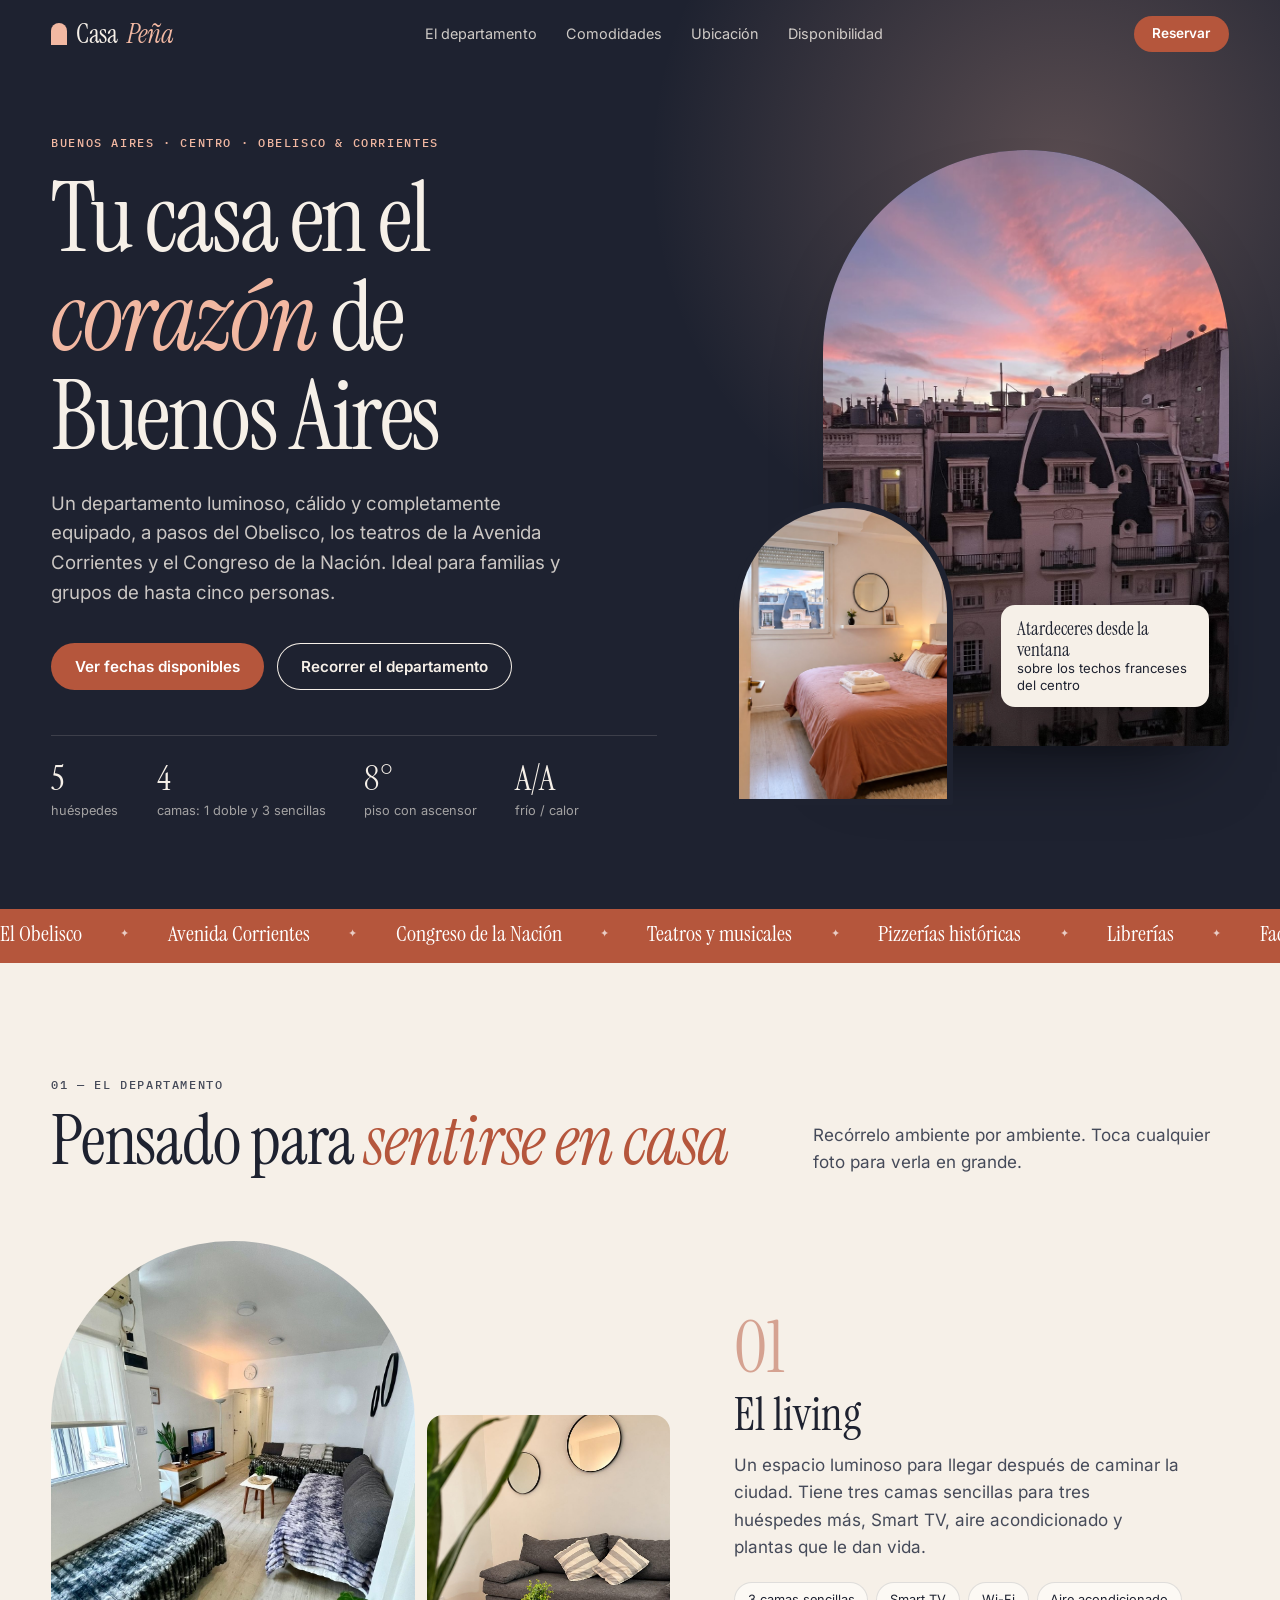
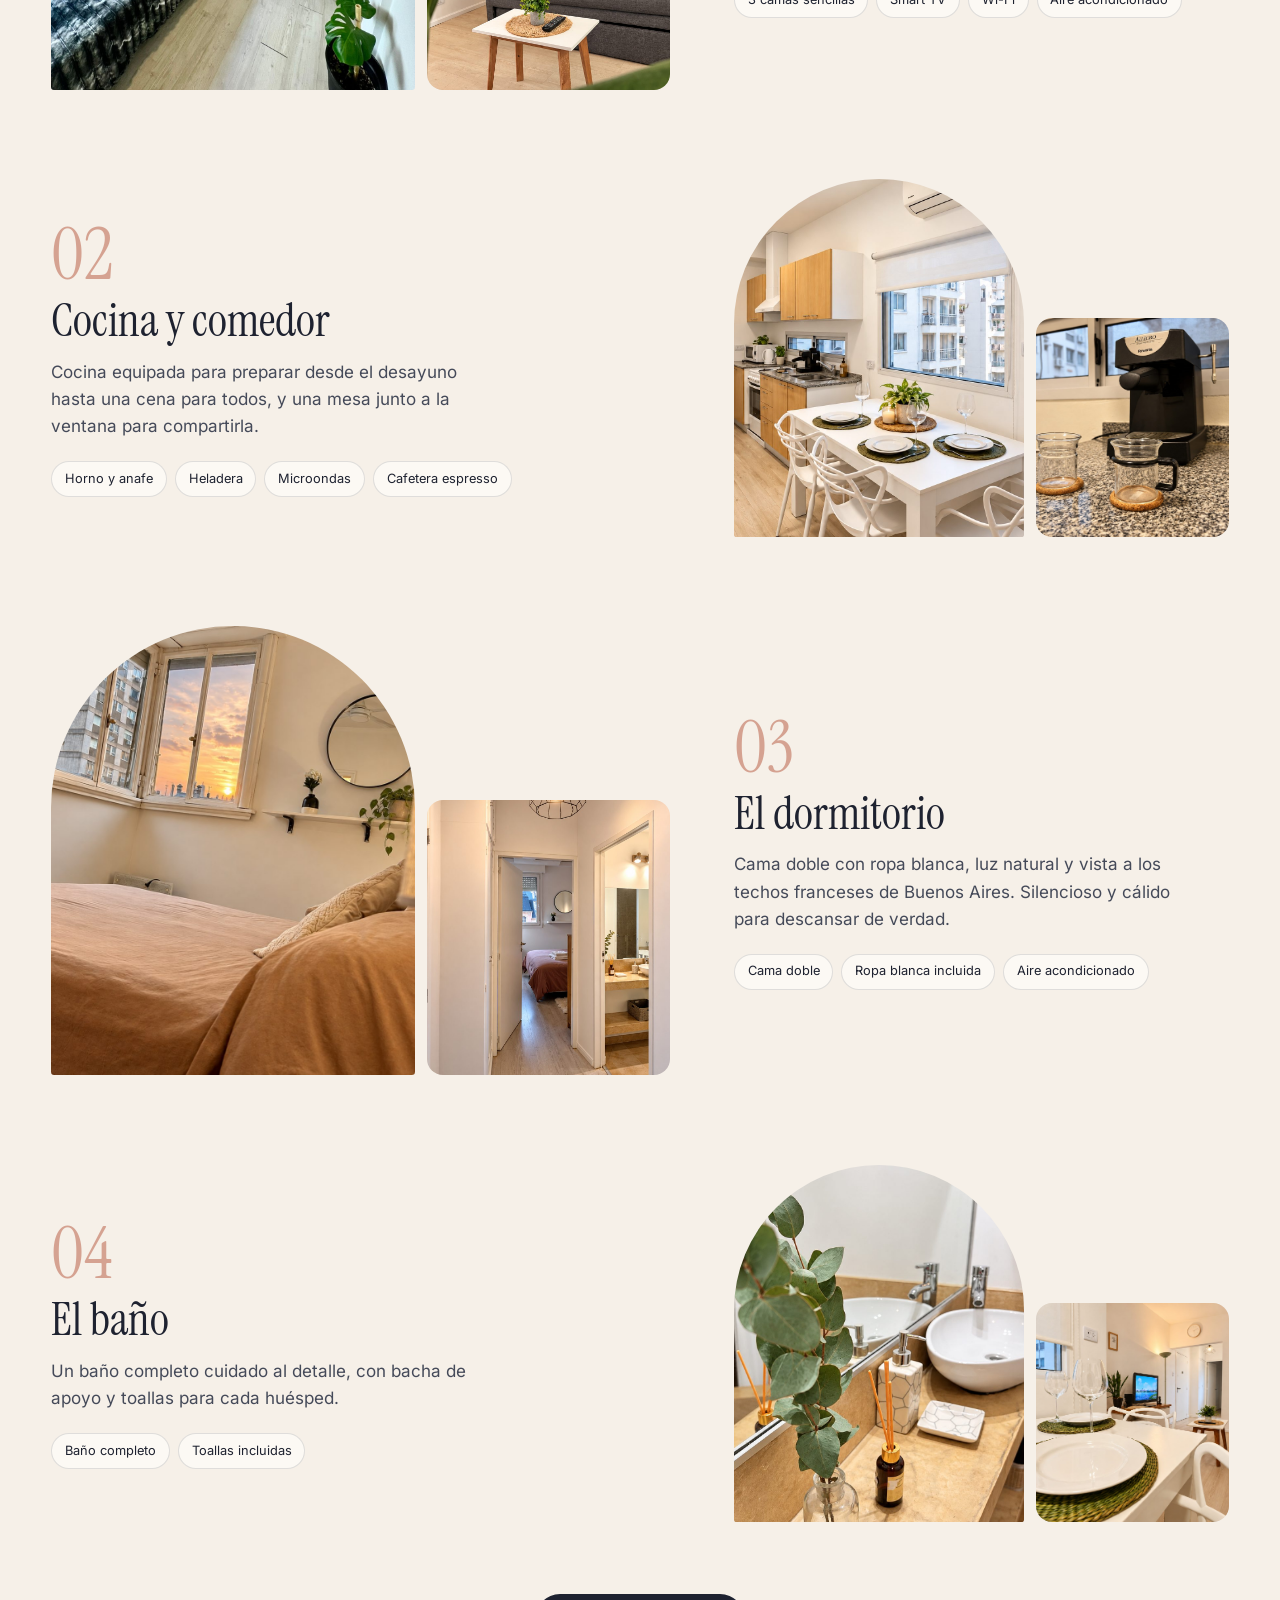
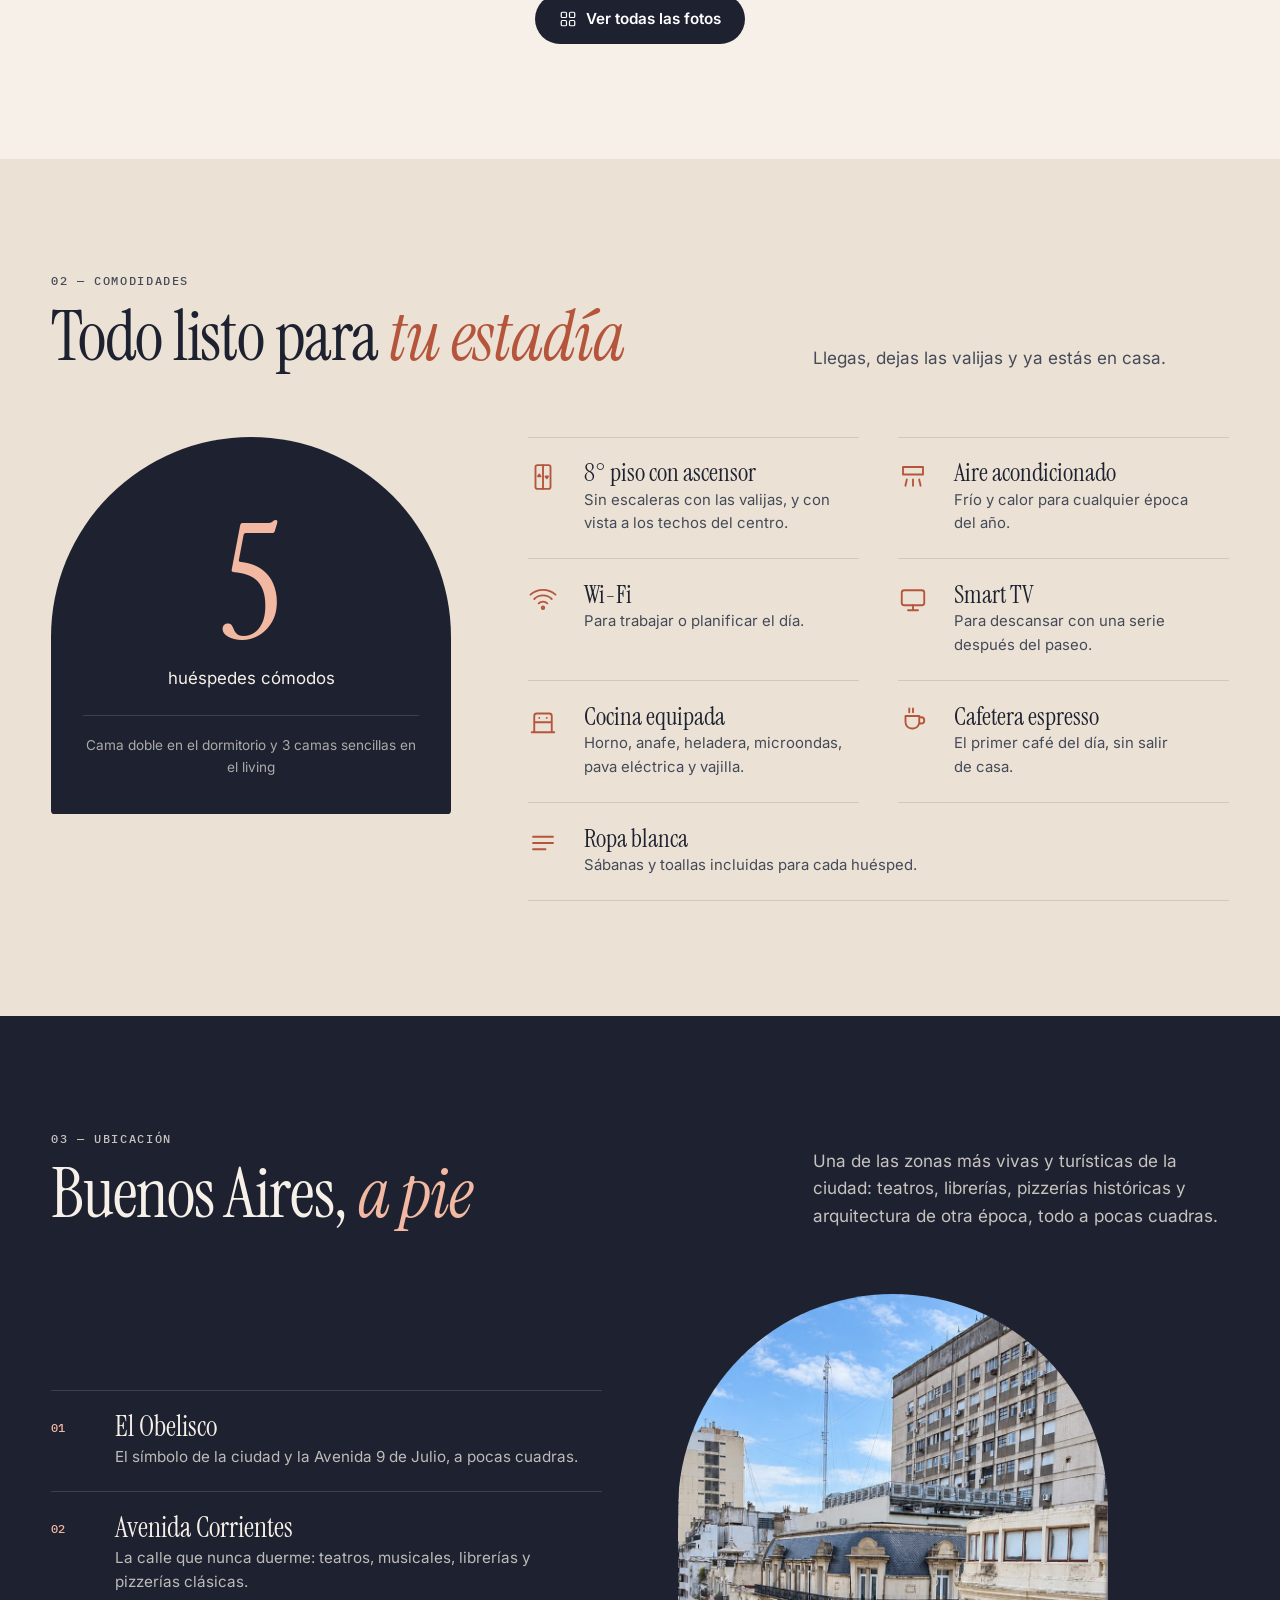
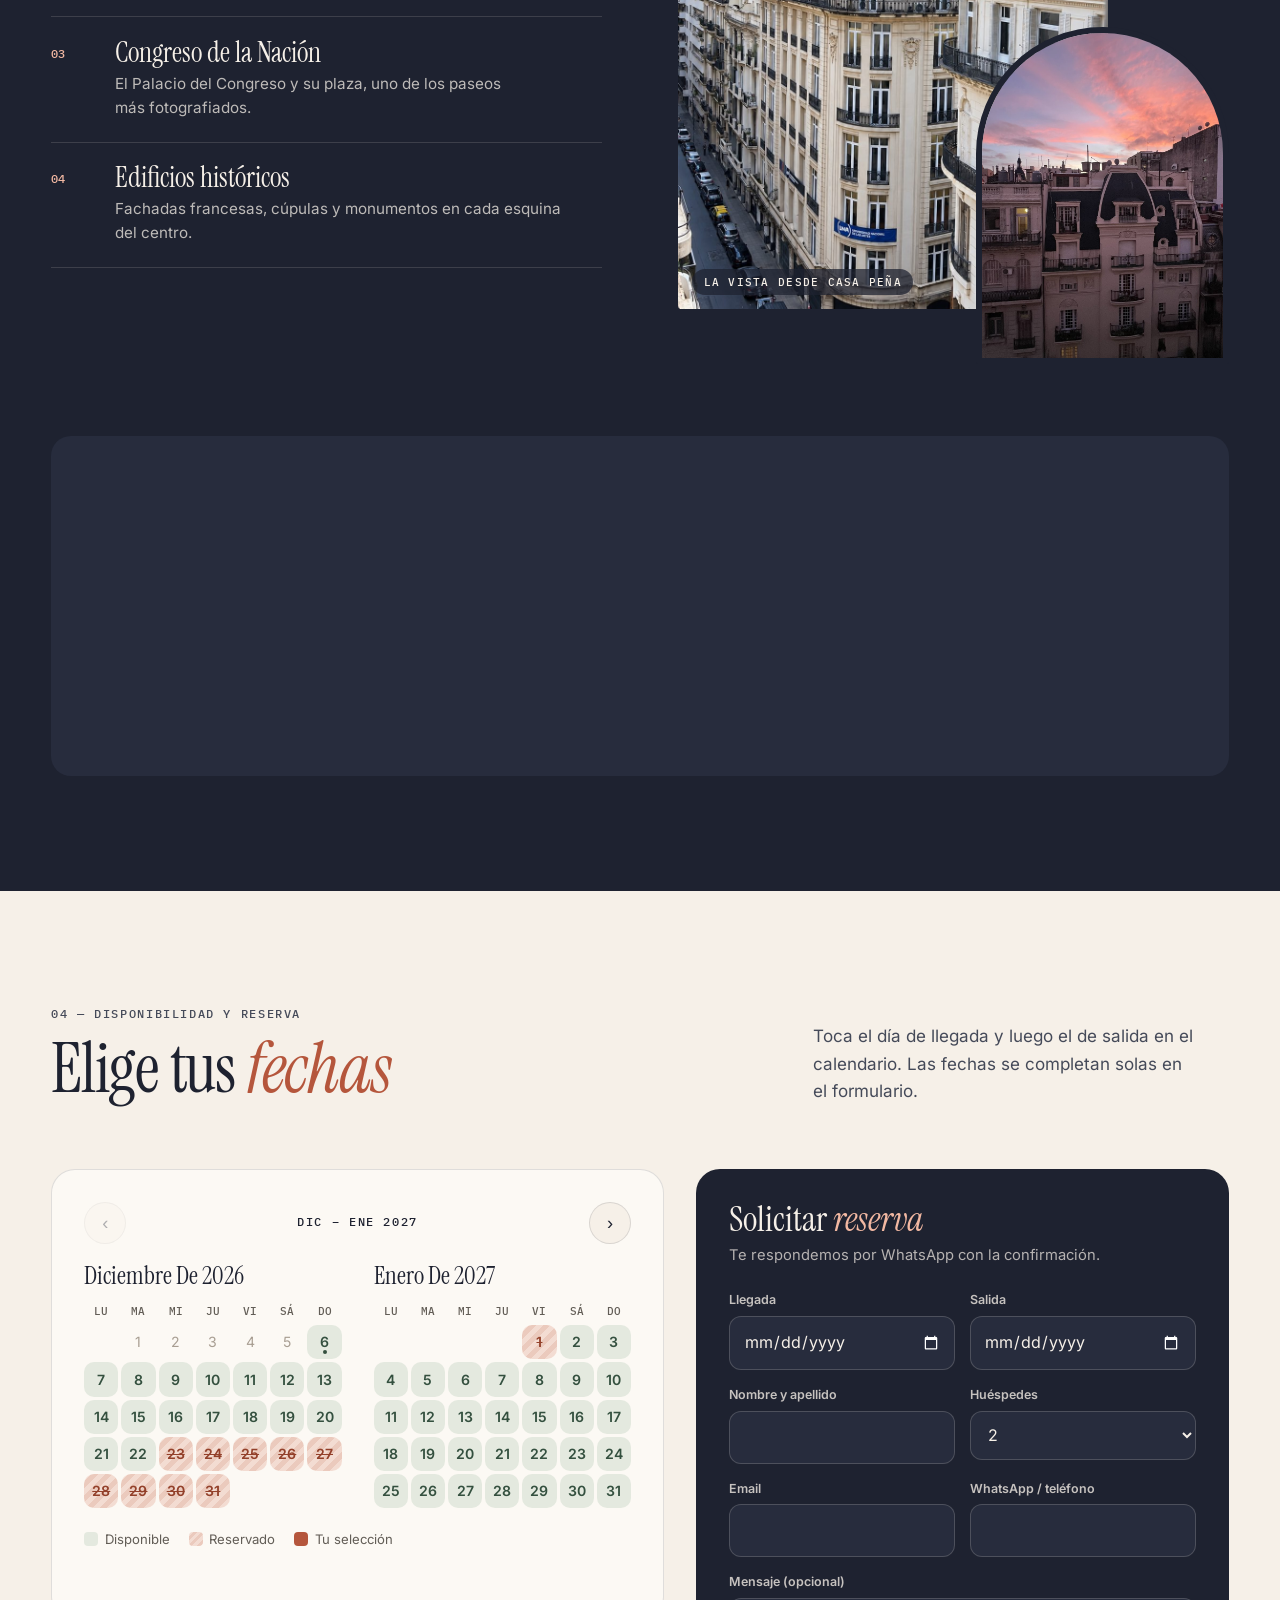
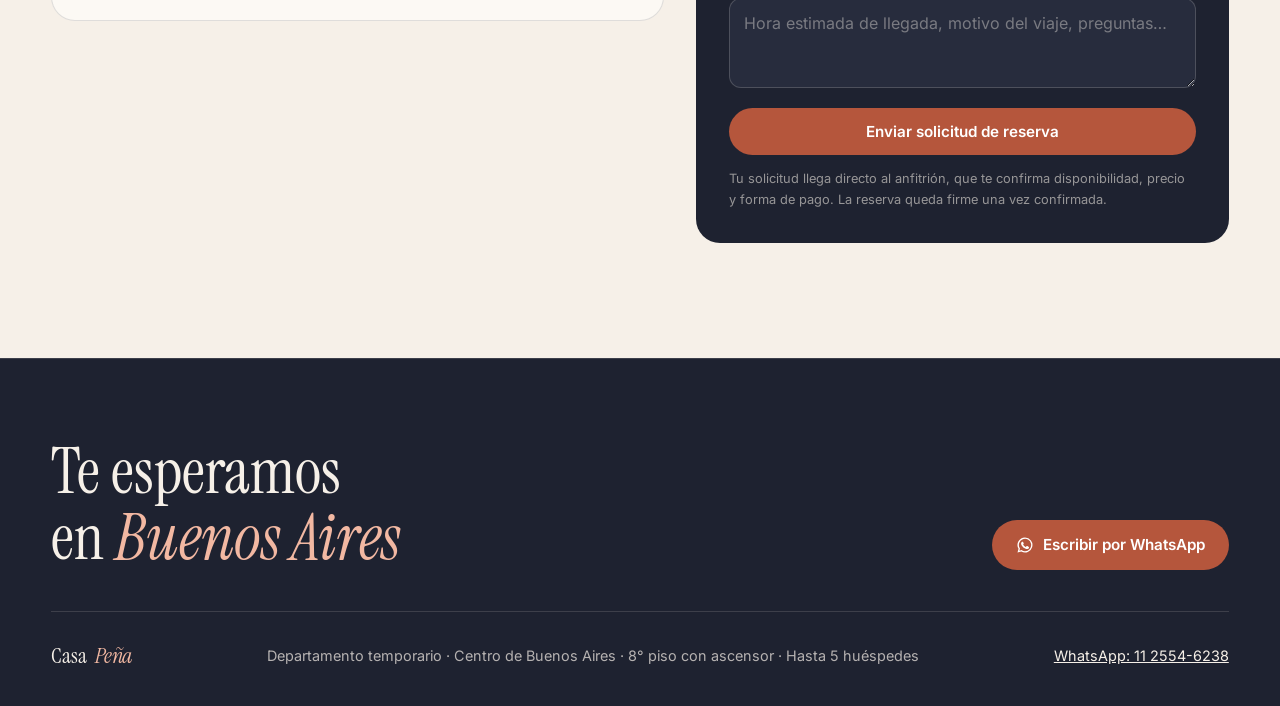
==== commit 3b47faf8: "Casa Peña: pulido de diseño tras crítica (contraste, movimiento y detalles) - Texto pequeño gris más" ====
--- a/casa-pena/index.html
+++ b/casa-pena/index.html
@@ -29,7 +29,7 @@
 :root{
   --night:#1e2230;--night-2:#272c3d;--night-line:rgba(246,240,232,.14);
   --cream:#f6f0e8;--stone:#ebe2d5;--card:#fcf9f4;
-  --ink:#1e2230;--ink-soft:#454a59;--muted:#6f6a63;
+  --ink:#1e2230;--ink-soft:#454a59;--muted:#625d56;
   --dusk:#f2b8a2;--terra:#b5563c;--terra-deep:#93402a;--brass:#b8935a;
   --free:#e4e9df;--free-ink:#34503f;--free-hover:#d3dccd;
   --hair:1px solid rgba(30,34,48,.13);
@@ -37,7 +37,7 @@
   --sans:"Inter","Helvetica Neue",Arial,sans-serif;
   --mono:"IBM Plex Mono","Courier New",monospace;
   --gutter:clamp(16px,4vw,56px);
-  --ease:cubic-bezier(.23,1,.32,1);
+  --ease:cubic-bezier(.23,1,.32,1);--ease-out:cubic-bezier(.16,1,.3,1);
   --arch:999px 999px 18px 18px;
 }
 *{box-sizing:border-box}
@@ -55,11 +55,12 @@
 .wrap{max-width:1280px;margin:0 auto;padding:0 var(--gutter)}
 .meta{font:500 .72rem/1.3 var(--mono);text-transform:uppercase;letter-spacing:.14em;color:var(--muted)}
 section[id]{scroll-margin-top:70px}
-.btn{display:inline-flex;align-items:center;justify-content:center;gap:.55rem;border:0;cursor:pointer;font:600 .95rem/1 var(--sans);text-decoration:none;padding:1rem 1.5rem;border-radius:999px;background:var(--terra);color:#fff;transition:background .2s,transform .2s var(--ease),color .2s}
-.btn:hover{background:var(--terra-deep);transform:translateY(-1px)}
+.btn{display:inline-flex;align-items:center;justify-content:center;gap:.55rem;border:0;cursor:pointer;font:600 .95rem/1 var(--sans);text-decoration:none;padding:1rem 1.5rem;border-radius:999px;background:var(--terra);color:#fff;transition:background-color .2s ease,color .2s ease,transform .16s var(--ease-out);-webkit-tap-highlight-color:transparent}
+@media (hover:hover) and (pointer:fine){.btn:hover{background:var(--terra-deep)}}
+.btn:active{transform:scale(.97)}
 .btn.small{padding:.7rem 1.15rem;font-size:.85rem}
 .btn.line{background:transparent;color:inherit;box-shadow:inset 0 0 0 1px currentColor}
-.btn.line:hover{background:var(--cream);color:var(--night)}
+@media (hover:hover) and (pointer:fine){.btn.line:hover{background:var(--cream);color:var(--night)}}
 .btn svg{width:18px;height:18px;flex:none}
 
 /* ---------- header ---------- */
@@ -114,6 +115,7 @@
 .ticker div{display:inline-flex;gap:2.4rem;animation:tick 38s linear infinite;font:400 1.35rem/1 var(--serif)}
 .ticker span::after{content:"✦";font-size:.7rem;margin-left:2.4rem;vertical-align:.3rem;opacity:.7}
 @keyframes tick{to{transform:translateX(-50%)}}
+.ticker:hover div{animation-play-state:paused}
 
 /* ---------- sections ---------- */
 .sec{padding:clamp(4.5rem,9vw,7.5rem) 0}
@@ -138,8 +140,10 @@
 .room-pics button:first-child{border-radius:var(--arch);aspect-ratio:3/3.7}
 .room-pics button:nth-child(2){aspect-ratio:3/3.4}
 .room-pics img{width:100%;height:100%;object-fit:cover;transition:transform .8s var(--ease)}
-.room-pics button:hover img{transform:scale(1.04)}
-.room .n{font:400 4.5rem/1 var(--serif);color:var(--terra);opacity:.35}
+@media (hover:hover) and (pointer:fine){.room-pics button:hover img{transform:scale(1.03)}}
+.room-pics button:active{transform:scale(.985)}
+.room-pics button{transition:transform .16s var(--ease-out)}
+.room .n{font:400 4.5rem/1 var(--serif);color:var(--terra);opacity:.5}
 .room h3{font-size:clamp(2rem,3.6vw,2.9rem);margin:.4rem 0 .9rem}
 .room p{color:var(--ink-soft);max-width:28rem}
 .room ul{list-style:none;padding:0;margin:1.3rem 0 0;display:flex;flex-wrap:wrap;gap:.5rem}
@@ -147,11 +151,16 @@
 @media (max-width:820px){.room{grid-template-columns:1fr}.room:nth-child(even) .room-pics{order:0}}
 .all-photos{margin-top:clamp(3rem,6vw,4.5rem);display:flex;justify-content:center}
 .all-photos .btn{background:var(--night)}
-.all-photos .btn:hover{background:#000}
+@media (hover:hover) and (pointer:fine){.all-photos .btn:hover{background:#000}}
 
 /* lightbox */
 dialog.lb{border:0;padding:0;background:transparent;max-width:min(94vw,1300px);max-height:94vh}
 dialog.lb:modal{overscroll-behavior:contain}
+dialog.lb[open]{animation:lb-in .22s var(--ease-out)}
+dialog.lb[open]::backdrop{animation:fade .22s ease-out}
+@keyframes lb-in{from{opacity:0;transform:scale(.96)}}
+@keyframes fade{from{opacity:0}}
+#lb-img{transition:opacity .15s ease}
 dialog.lb::backdrop{background:rgba(18,20,28,.93);overflow:hidden;overscroll-behavior:contain}
 dialog.lb img{max-height:84vh;width:auto;max-width:100%;border-radius:12px;margin:auto}
 .lb-bar{display:flex;justify-content:space-between;align-items:center;gap:.6rem;color:var(--cream);padding:.8rem .2rem 0;font-size:.9rem;flex-wrap:wrap}
@@ -166,8 +175,9 @@
 .big5 p{font-size:1.05rem;margin-top:.8rem}
 .big5 small{display:block;margin-top:1.4rem;padding-top:1.2rem;border-top:1px solid var(--night-line);color:rgba(246,240,232,.66);font-size:.85rem}
 .amen{list-style:none;margin:0;padding:0;display:grid;grid-template-columns:1fr 1fr;gap:0 2.4rem}
-.amen li{display:grid;grid-template-columns:40px 1fr;gap:.2rem 1rem;padding:1.4rem 0;border-bottom:var(--hair)}
+.amen li{display:grid;align-content:start;grid-template-columns:40px 1fr;gap:.2rem 1rem;padding:1.4rem 0;border-bottom:var(--hair)}
 .amen li:nth-child(-n+2){border-top:var(--hair)}
+.amen li:last-child:nth-child(odd){grid-column:1/-1}
 .amen svg{grid-row:span 2;width:30px;height:30px;stroke:var(--terra);fill:none;stroke-width:1.5;stroke-linecap:round;stroke-linejoin:round;margin-top:.15rem}
 .amen h3{font-size:1.55rem}
 .amen p{font-size:.93rem;color:var(--ink-soft)}
@@ -183,11 +193,11 @@
 .places h3{font-size:1.75rem}
 .places p{color:rgba(246,240,232,.74);font-size:.95rem}
 .loc-pics{position:relative;padding-bottom:10%}
-.loc-pics figure{margin:0;border-radius:var(--arch);overflow:hidden}
+.loc-pics figure{margin:0;border-radius:var(--arch);overflow:hidden;position:relative}
 .loc-pics figure:first-child{width:78%;aspect-ratio:3/4.3}
 .loc-pics figure:last-child{position:absolute;right:0;bottom:0;width:46%;aspect-ratio:3/4;border:6px solid var(--night)}
 .loc-pics img{width:100%;height:100%;object-fit:cover}
-.loc-pics figcaption{position:absolute;left:14px;top:14px;font:500 .66rem/1 var(--mono);letter-spacing:.12em;text-transform:uppercase;background:rgba(30,34,48,.72);padding:.5rem .7rem;border-radius:999px}
+.loc-pics figcaption{position:absolute;left:14px;bottom:14px;color:var(--cream);font:500 .66rem/1 var(--mono);letter-spacing:.12em;text-transform:uppercase;background:rgba(30,34,48,.72);padding:.5rem .7rem;border-radius:999px}
 .map{margin-top:clamp(3rem,6vw,4.5rem);border-radius:20px;overflow:hidden;height:340px;background:var(--night-2)}
 .map iframe{width:100%;height:100%;border:0;filter:grayscale(.5) contrast(1.05)}
 @media (max-width:860px){.loc{grid-template-columns:1fr}.loc-pics{max-width:480px;width:100%;margin:0 auto}}
@@ -206,9 +216,10 @@
 .m h3{font-size:1.55rem;text-transform:capitalize;margin-bottom:.8rem}
 .grid7{display:grid;grid-template-columns:repeat(7,1fr);gap:3px}
 .dow{font:500 .66rem/2 var(--mono);text-align:center;color:var(--muted);text-transform:uppercase}
-.d{aspect-ratio:1;border:0;border-radius:10px;background:var(--free);color:var(--free-ink);font:600 .88rem/1 var(--sans);cursor:pointer;position:relative;padding:0;transition:background .15s}
-.d:hover{background:var(--free-hover)}
-.d.past{background:transparent;color:#c2b9ad;cursor:default;font-weight:400}
+.d{aspect-ratio:1;border:0;border-radius:10px;background:var(--free);color:var(--free-ink);font:600 .88rem/1 var(--sans);cursor:pointer;position:relative;padding:0;transition:background-color .15s ease,transform .12s var(--ease-out);-webkit-tap-highlight-color:transparent}
+.d:not(:disabled):active{transform:scale(.92)}
+@media (hover:hover) and (pointer:fine){.d:hover{background:var(--free-hover)}}
+.d.past{background:transparent;color:#a89e92;cursor:default;font-weight:400}
 .d.busy{background:repeating-linear-gradient(135deg,#f3dcd2 0 5px,#ebcabd 5px 10px);color:var(--terra-deep);text-decoration:line-through;cursor:not-allowed}
 .d.today::after{content:"";position:absolute;left:50%;bottom:5px;width:4px;height:4px;margin-left:-2px;border-radius:50%;background:currentColor}
 .d.inrange{background:#f6d6c9;color:var(--terra-deep);border-radius:0}
@@ -248,7 +259,7 @@
 .foot-row a{color:var(--cream)}
 .mbar{display:none}
 @media (max-width:760px){
-  .mbar{display:flex;gap:.6rem;position:fixed;left:max(12px,env(safe-area-inset-left,0px));right:max(12px,env(safe-area-inset-right,0px));bottom:max(12px,env(safe-area-inset-bottom,0px));z-index:60;background:rgba(30,34,48,.94);backdrop-filter:blur(10px);-webkit-backdrop-filter:blur(10px);padding:8px;border-radius:999px;box-shadow:0 18px 40px -16px rgba(0,0,0,.55);transform:translateY(140%);transition:transform .35s var(--ease)}
+  .mbar{display:flex;gap:.6rem;position:fixed;left:max(12px,env(safe-area-inset-left,0px));right:max(12px,env(safe-area-inset-right,0px));bottom:max(12px,env(safe-area-inset-bottom,0px));z-index:60;background:rgba(30,34,48,.94);backdrop-filter:blur(10px);-webkit-backdrop-filter:blur(10px);padding:8px;border-radius:999px;box-shadow:0 18px 40px -16px rgba(0,0,0,.55);transform:translateY(140%);transition:transform .32s var(--ease-out)}
   .mbar.on{transform:none}
   .mbar .btn{flex:1;padding:.85rem 1rem;font-size:.9rem}
   .mbar .btn.line{flex:0 0 auto;color:var(--cream)}
@@ -567,6 +578,8 @@
   let i = 0;
   const show = n => {
     i = (n + PHOTOS.length) % PHOTOS.length;
+    img.style.opacity = 0;
+    img.onload = () => { img.style.opacity = 1; };
     img.src = 'fotos/' + PHOTOS[i][0]; img.alt = PHOTOS[i][1];
     cap.textContent = `${PHOTOS[i][1]} · ${i + 1} / ${PHOTOS.length}`;
   };
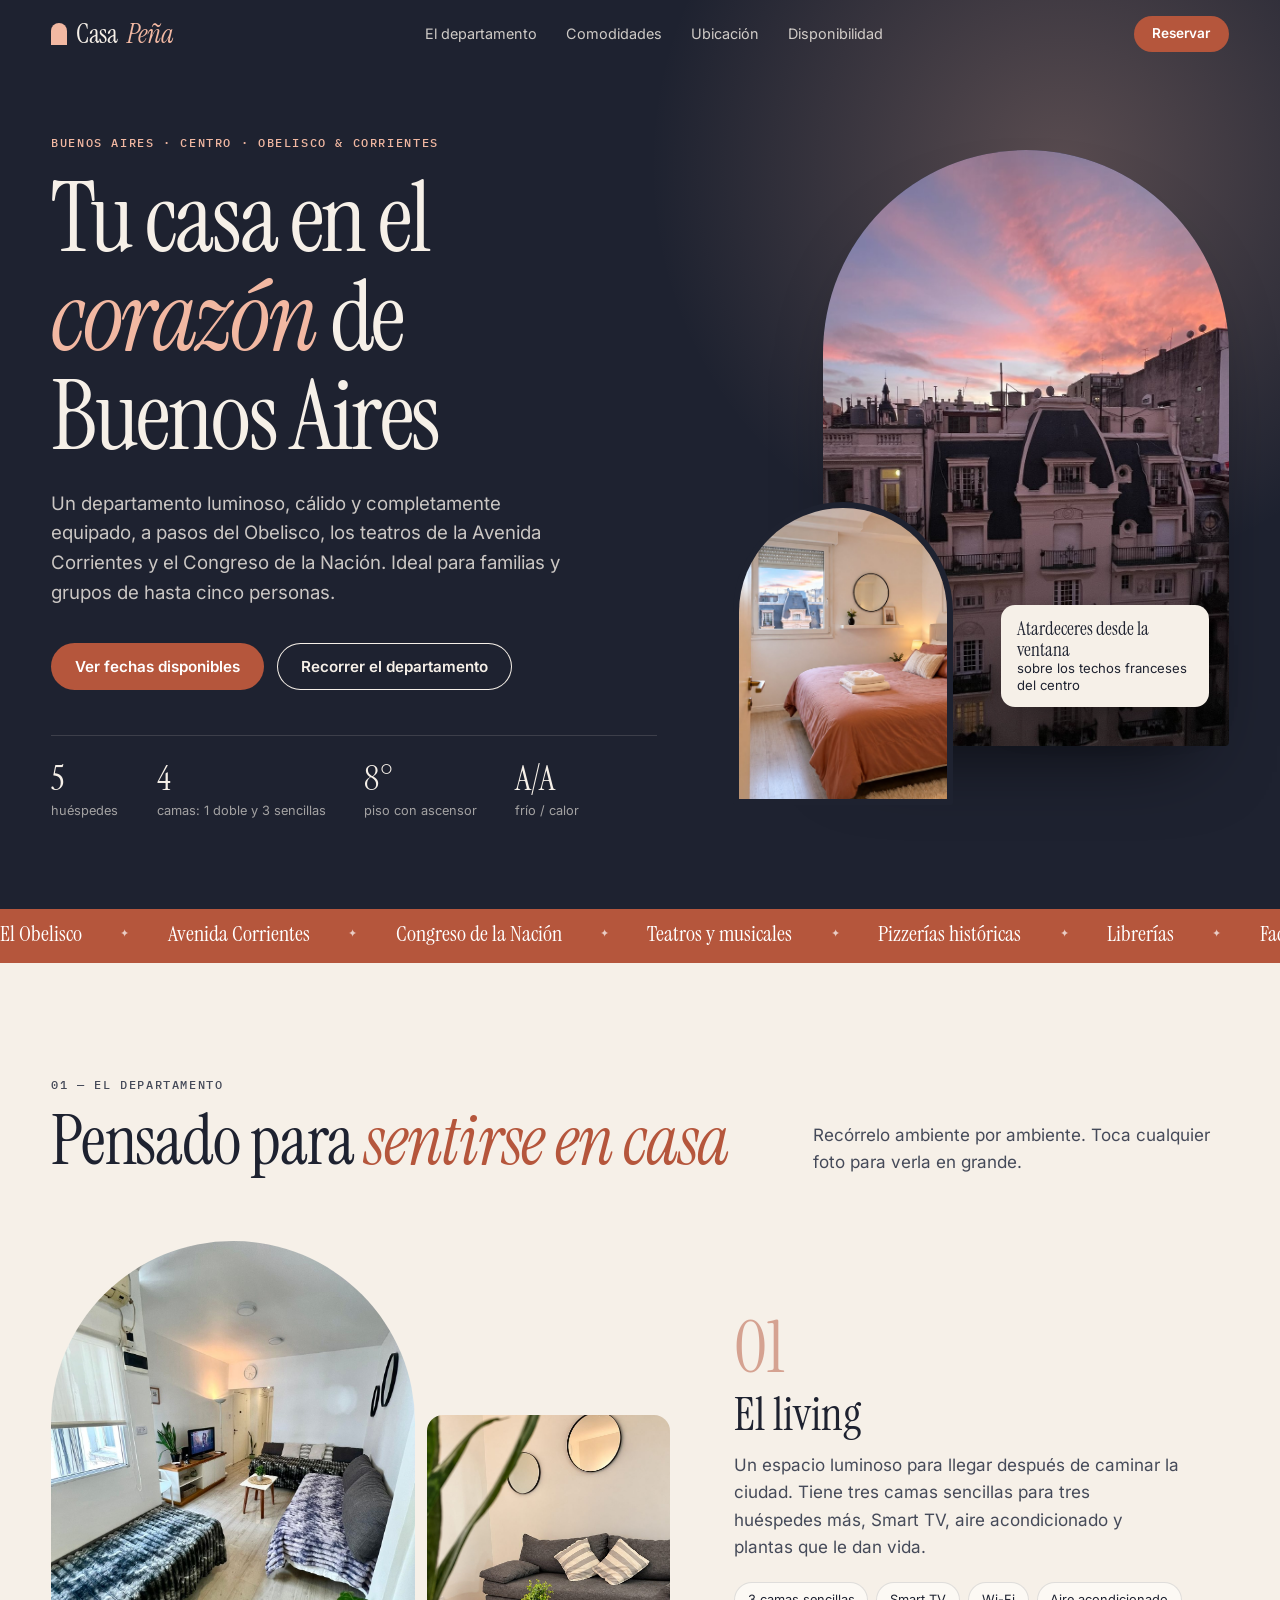
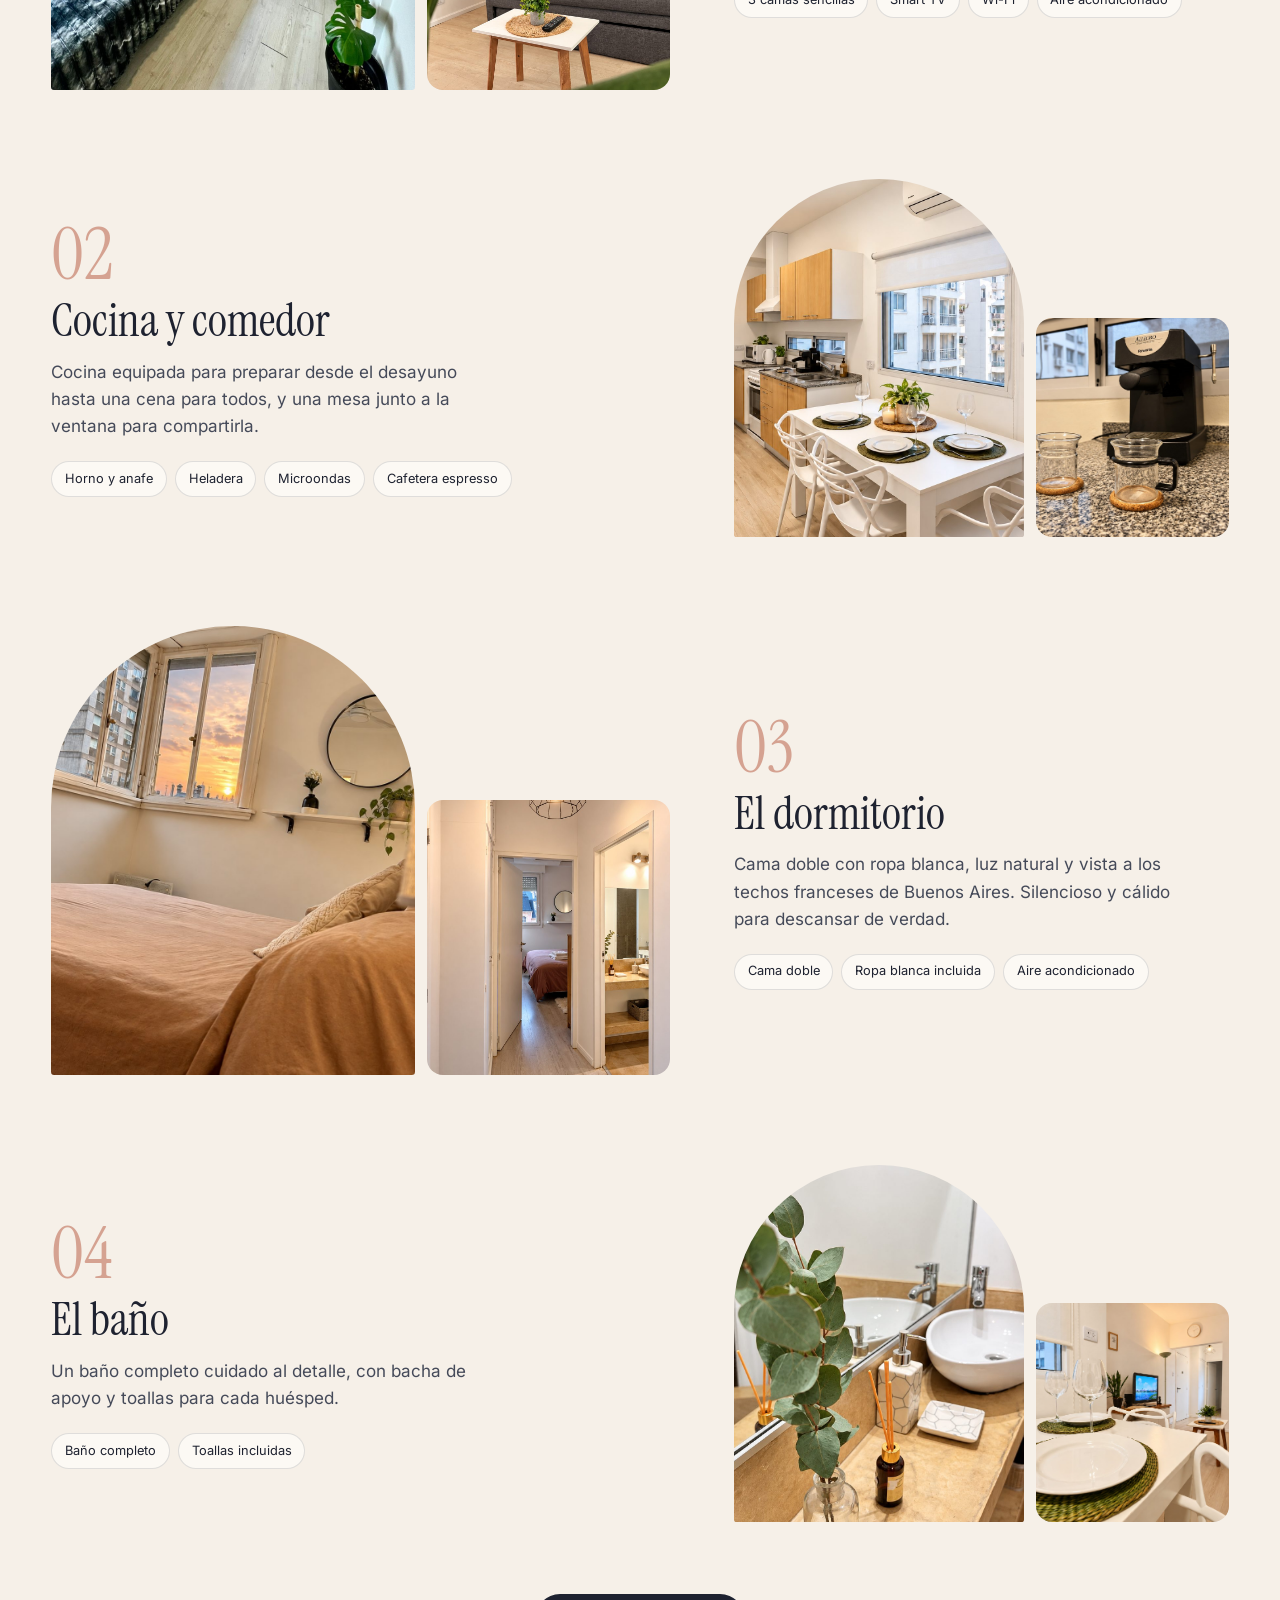
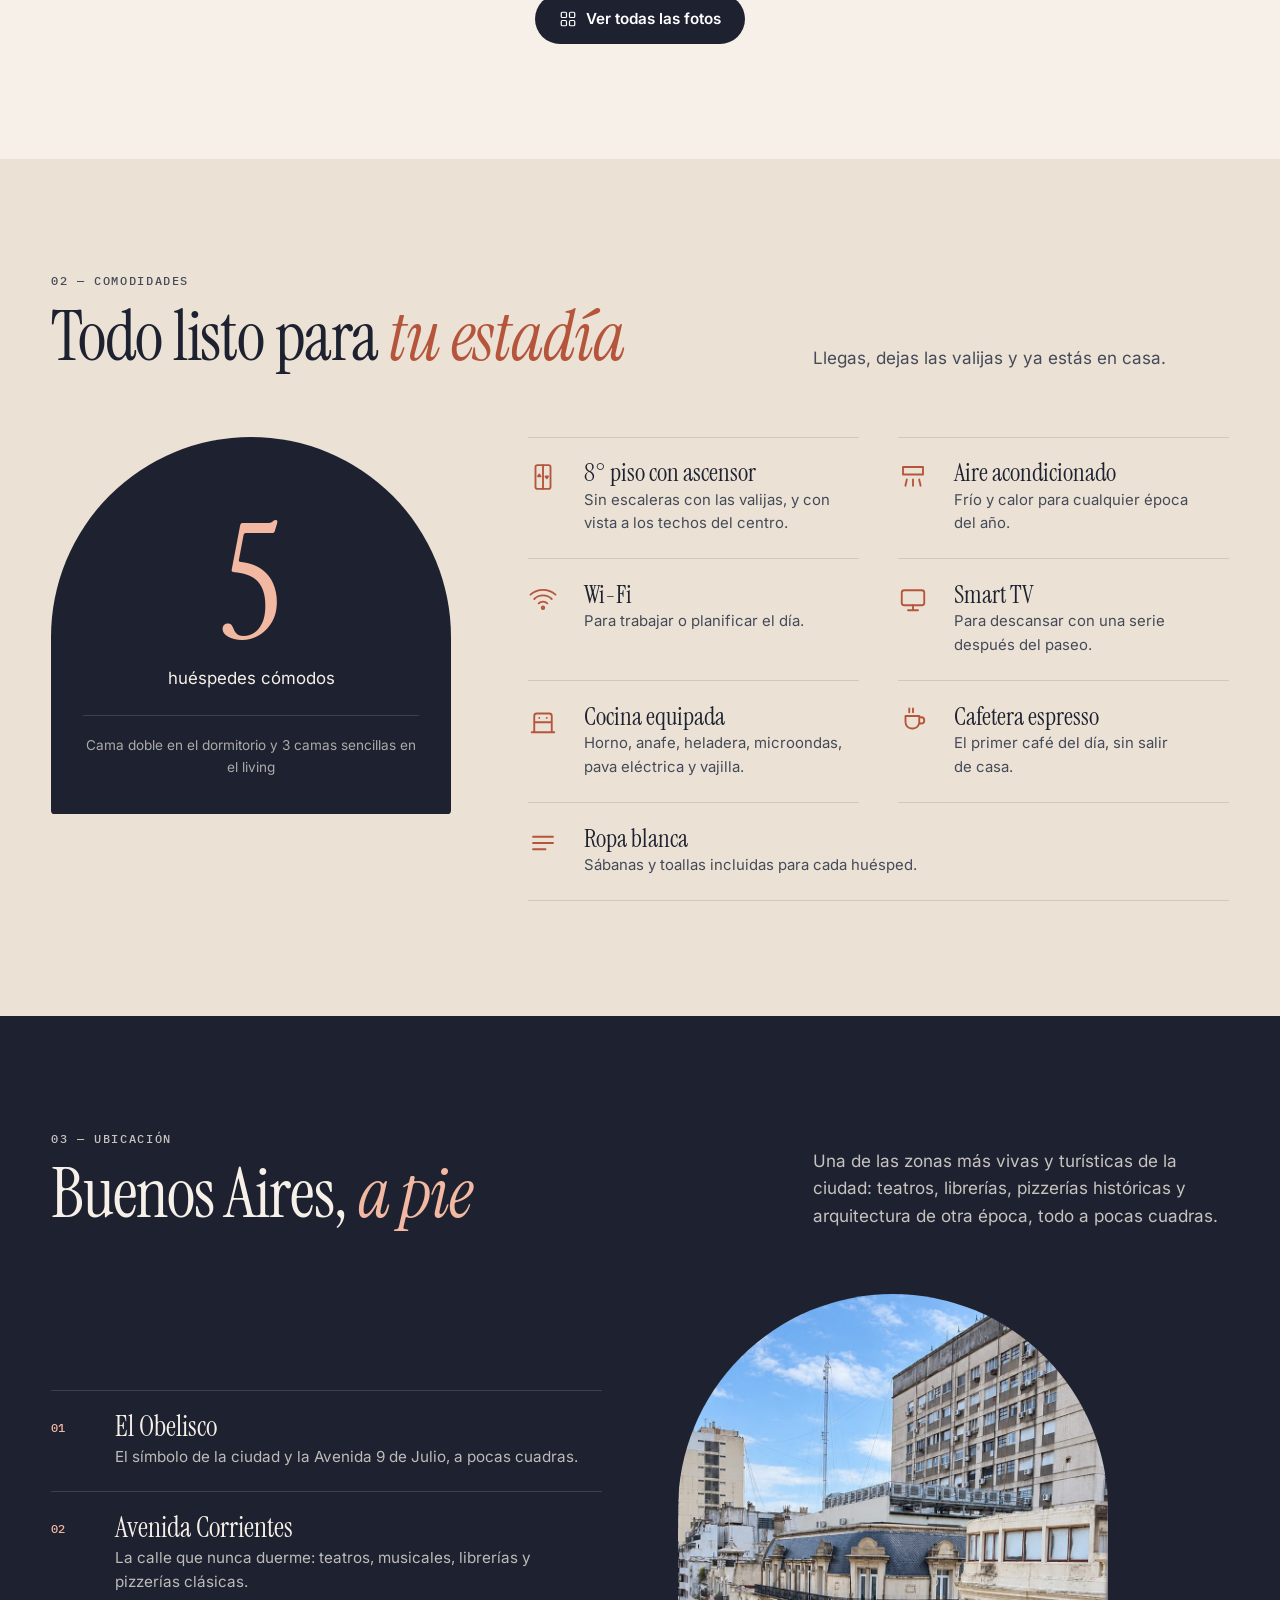
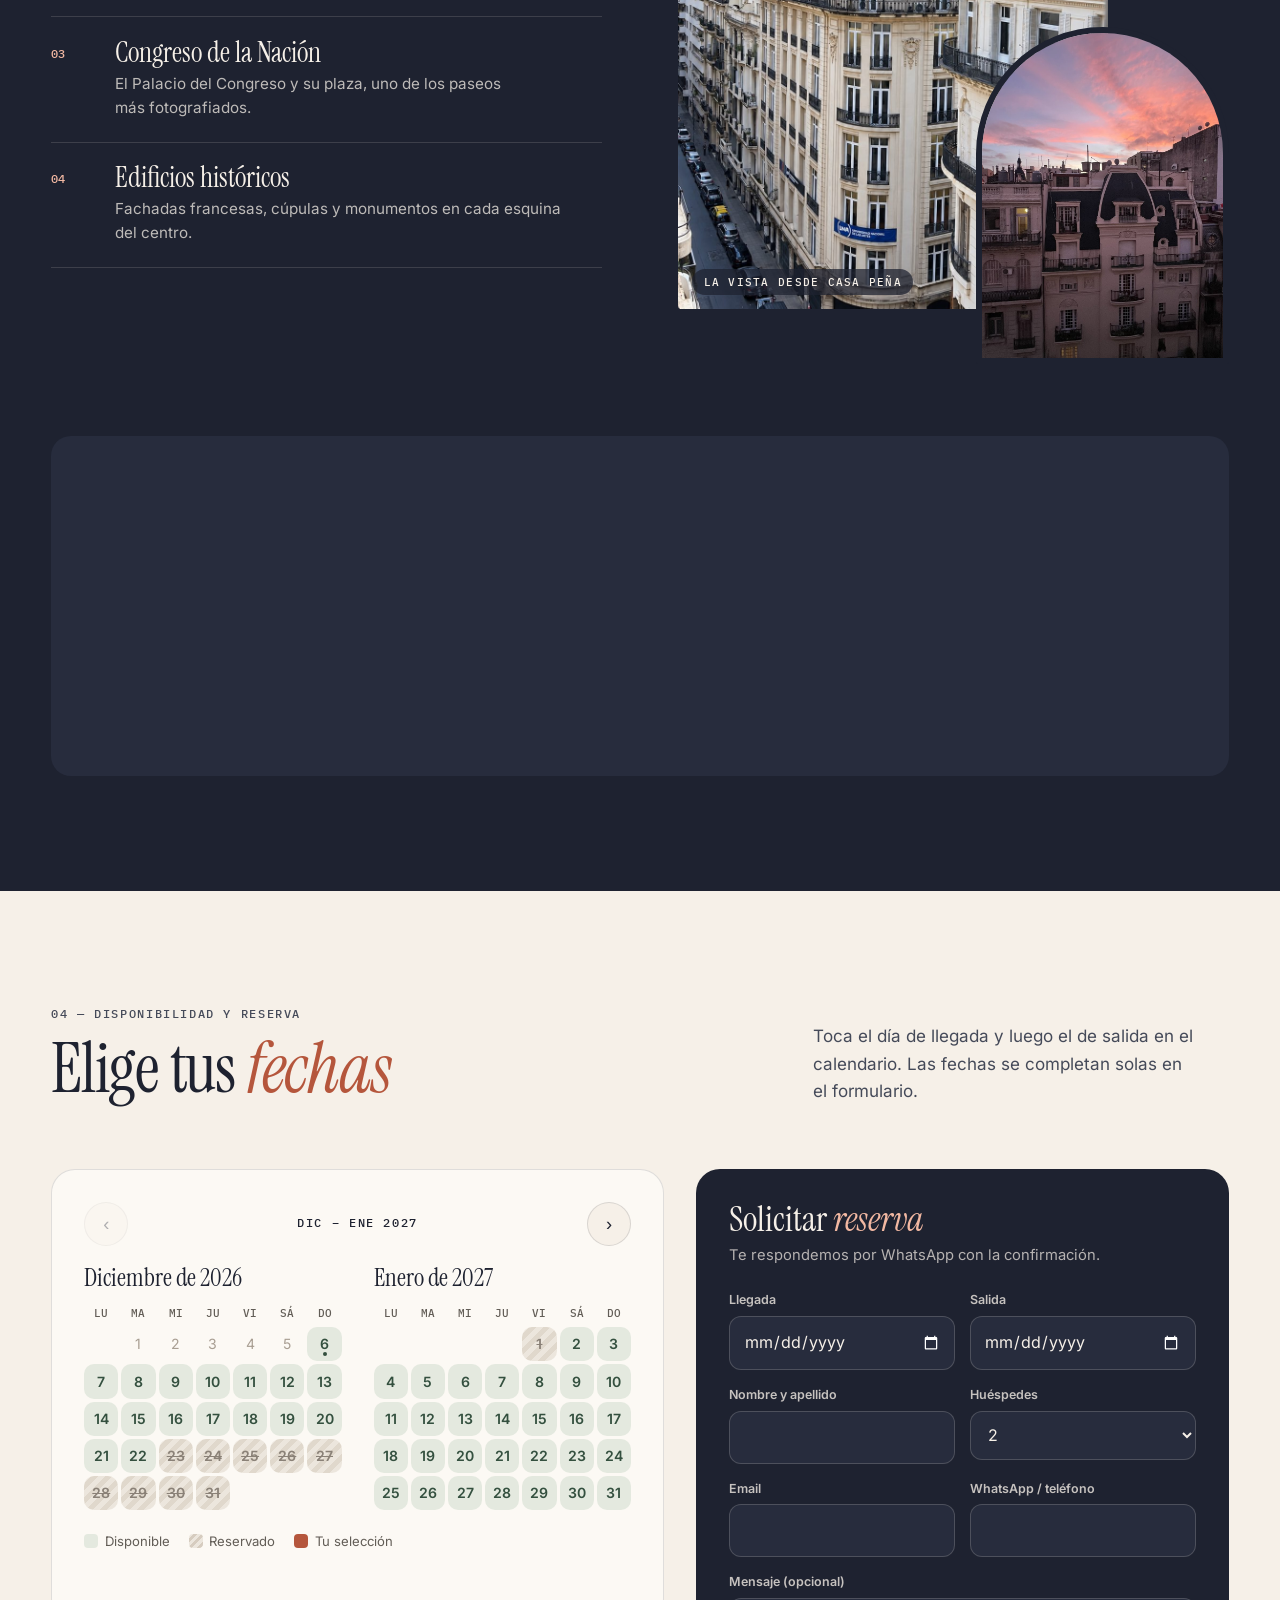
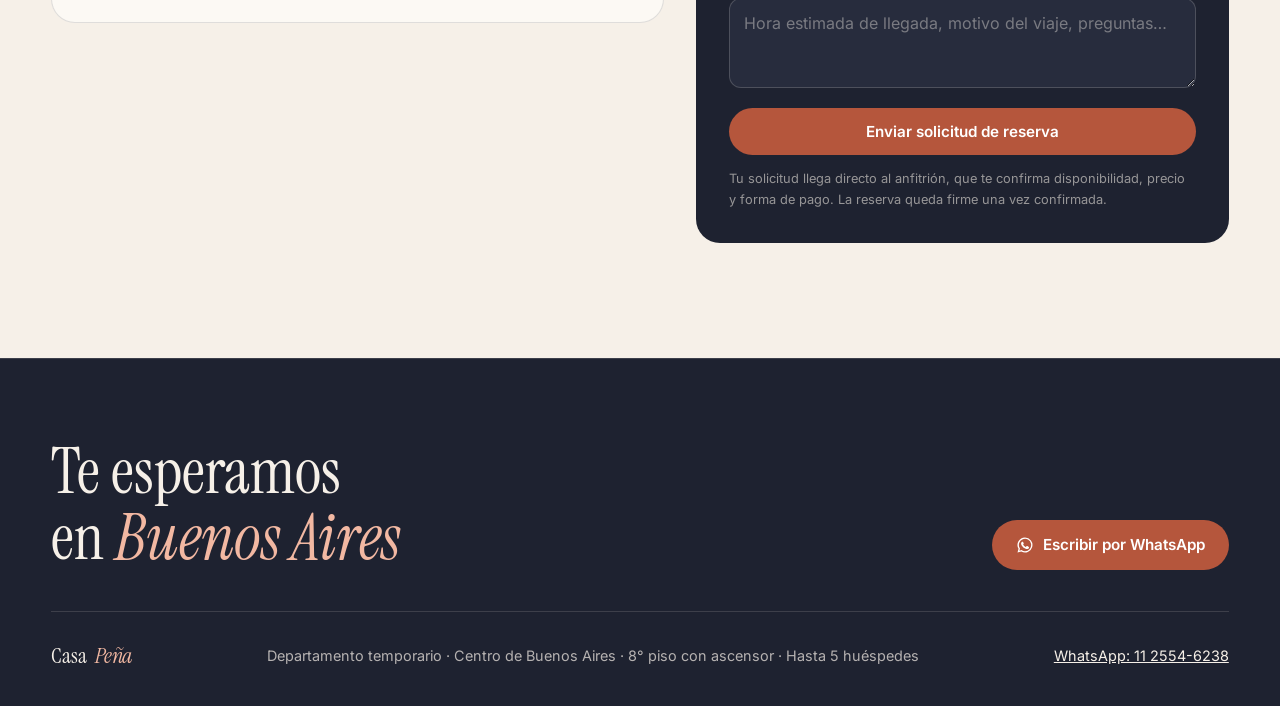
==== commit 1c612eba: "Casa Peña: revisión a fondo en celular - Inicio: datos en grilla de 2x2 (número + texto), botones a " ====
--- a/casa-pena/index.html
+++ b/casa-pena/index.html
@@ -104,11 +104,15 @@
 @media (max-width:600px){
   .hero{padding-top:5.6rem}
   .hero h1{margin:.9rem 0 1.1rem}
-  .facts{display:grid;grid-template-columns:repeat(4,minmax(0,1fr));gap:1rem .8rem;margin-top:2.2rem}
-  .facts b{font-size:1.9rem}
-  .arches .tag{right:0;bottom:auto;top:6%;max-width:11rem;font-size:.76rem}
-}
-@media (max-width:359px){.facts{grid-template-columns:repeat(2,minmax(0,1fr))}}
+  .hero .lead{font-size:1.02rem}
+  .hero .ctas .btn{flex:1 1 100%}
+  .facts{display:grid;grid-template-columns:repeat(2,minmax(0,1fr));gap:1.3rem 1rem;margin-top:2.2rem}
+  .facts li{display:grid;grid-template-columns:auto 1fr;align-items:center;gap:.75rem}
+  .facts b{font-size:2rem;min-width:2.2ch}
+  .facts span{margin-top:0}
+  .arches{max-width:340px;margin-top:.6rem}
+  .arches .tag{display:none}
+}
 
 /* ---------- ticker ---------- */
 .ticker{background:var(--terra);color:#fff;overflow:hidden;white-space:nowrap;padding:.85rem 0}
@@ -149,6 +153,7 @@
 .room ul{list-style:none;padding:0;margin:1.3rem 0 0;display:flex;flex-wrap:wrap;gap:.5rem}
 .room li{font-size:.8rem;padding:.42rem .8rem;border-radius:999px;border:var(--hair);background:var(--card)}
 @media (max-width:820px){.room{grid-template-columns:1fr}.room:nth-child(even) .room-pics{order:0}}
+@media (max-width:600px){.room{gap:1.2rem}.room .n{font-size:2.6rem}.room h3{margin-top:.1rem}.rooms{gap:3.4rem}.room-pics{gap:8px}}
 .all-photos{margin-top:clamp(3rem,6vw,4.5rem);display:flex;justify-content:center}
 .all-photos .btn{background:var(--night)}
 @media (hover:hover) and (pointer:fine){.all-photos .btn:hover{background:#000}}
@@ -167,6 +172,15 @@
 .lb-bar button{background:none;border:1px solid rgba(246,240,232,.4);color:var(--cream);border-radius:999px;padding:.5rem 1rem;cursor:pointer;font:inherit}
 .lb-bar button:hover{background:rgba(246,240,232,.12)}
 #lb-cap{flex:1;text-align:center;opacity:.8}
+@media (max-width:600px){
+  dialog.lb{width:100vw;max-width:100vw;height:100vh;height:100dvh;max-height:none;margin:0;background:#14161f}
+  dialog.lb[open]{display:flex;flex-direction:column;justify-content:center;padding:0 0 max(12px,env(safe-area-inset-bottom,0px))}
+  dialog.lb img{max-height:calc(100dvh - 170px);border-radius:0;width:100%;object-fit:contain}
+  .lb-bar{display:grid;grid-template-columns:1fr 1fr;gap:.7rem;padding:1rem 16px 0}
+  #lb-cap{grid-column:1/-1;order:-1;font-size:.85rem}
+  #lb-prev{justify-self:start}#lb-next{justify-self:end}
+  #lb-close{position:fixed;top:max(14px,env(safe-area-inset-top,0px));right:14px;background:rgba(30,34,48,.7)}
+}
 
 /* ---------- amenities ---------- */
 .amen-wrap{display:grid;grid-template-columns:minmax(0,.8fr) minmax(0,1.4fr);gap:clamp(2rem,6vw,5rem);align-items:start}
@@ -182,6 +196,7 @@
 .amen h3{font-size:1.55rem}
 .amen p{font-size:.93rem;color:var(--ink-soft)}
 @media (max-width:860px){.amen-wrap{grid-template-columns:1fr}.big5{position:static;max-width:380px;width:100%;margin:0 auto}}
+@media (max-width:600px){.big5{max-width:290px;padding:2.6rem 1.4rem 1.6rem}.big5 b{font-size:6.5rem}}
 @media (max-width:560px){.amen{grid-template-columns:1fr}.amen li:nth-child(2){border-top:0}}
 
 /* ---------- location ---------- */
@@ -201,26 +216,28 @@
 .map{margin-top:clamp(3rem,6vw,4.5rem);border-radius:20px;overflow:hidden;height:340px;background:var(--night-2)}
 .map iframe{width:100%;height:100%;border:0;filter:grayscale(.5) contrast(1.05)}
 @media (max-width:860px){.loc{grid-template-columns:1fr}.loc-pics{max-width:480px;width:100%;margin:0 auto}}
+@media (max-width:600px){.loc-pics{padding:0;max-width:340px}.loc-pics figure:first-child{width:100%}.loc-pics figure:last-child{display:none}.map{height:260px}.places h3{font-size:1.55rem}}
 
 /* ---------- booking ---------- */
 .book{display:grid;grid-template-columns:minmax(0,1.15fr) minmax(0,1fr);gap:clamp(1.2rem,3vw,2rem);align-items:start}
 @media (max-width:980px){.book{grid-template-columns:1fr}}
 .panel{background:var(--card);border:var(--hair);border-radius:24px;padding:clamp(1.1rem,3vw,2rem)}
 .cal-nav{display:flex;justify-content:space-between;align-items:center;margin-bottom:1.2rem}
-.cal-nav button{width:42px;height:42px;border-radius:50%;border:var(--hair);background:var(--cream);cursor:pointer;font-size:1.15rem;color:var(--ink)}
+.cal-nav button{width:44px;height:44px;border-radius:50%;border:var(--hair);background:var(--cream);cursor:pointer;font-size:1.15rem;color:var(--ink)}
 .cal-nav button:hover:not(:disabled){background:var(--night);color:var(--cream)}
 .cal-nav button:disabled{opacity:.35;cursor:default}
 .cal-nav .meta{color:var(--ink)}
 .months{display:grid;grid-template-columns:1fr 1fr;gap:2rem}
-@media (max-width:640px){.months{grid-template-columns:1fr}.months .m:nth-child(2){display:none}}
-.m h3{font-size:1.55rem;text-transform:capitalize;margin-bottom:.8rem}
+@media (max-width:640px){.months{grid-template-columns:1fr}.months .m:nth-child(2){display:none}.legend{gap:.5rem 1rem}}
+.m h3{font-size:1.55rem;margin-bottom:.8rem}
+.m h3::first-letter{text-transform:uppercase}
 .grid7{display:grid;grid-template-columns:repeat(7,1fr);gap:3px}
 .dow{font:500 .66rem/2 var(--mono);text-align:center;color:var(--muted);text-transform:uppercase}
 .d{aspect-ratio:1;border:0;border-radius:10px;background:var(--free);color:var(--free-ink);font:600 .88rem/1 var(--sans);cursor:pointer;position:relative;padding:0;transition:background-color .15s ease,transform .12s var(--ease-out);-webkit-tap-highlight-color:transparent}
 .d:not(:disabled):active{transform:scale(.92)}
 @media (hover:hover) and (pointer:fine){.d:hover{background:var(--free-hover)}}
 .d.past{background:transparent;color:#a89e92;cursor:default;font-weight:400}
-.d.busy{background:repeating-linear-gradient(135deg,#f3dcd2 0 5px,#ebcabd 5px 10px);color:var(--terra-deep);text-decoration:line-through;cursor:not-allowed}
+.d.busy{background:repeating-linear-gradient(135deg,#ece6dd 0 5px,#e0d8cc 5px 10px);color:#8a8177;text-decoration:line-through;cursor:not-allowed}
 .d.today::after{content:"";position:absolute;left:50%;bottom:5px;width:4px;height:4px;margin-left:-2px;border-radius:50%;background:currentColor}
 .d.inrange{background:#f6d6c9;color:var(--terra-deep);border-radius:0}
 .d.sel{background:var(--terra);color:#fff}
@@ -229,6 +246,9 @@
 .legend i{display:inline-block;width:14px;height:14px;border-radius:4px;vertical-align:-2px;margin-right:.4rem}
 .cal-msg{margin-top:1rem;min-height:1.5em;font-size:.9rem;color:var(--terra-deep)}
 .cal-msg.ok{color:var(--free-ink)}
+.go-form{width:100%;margin-top:.9rem}
+.go-form[hidden]{display:none}
+@media (min-width:981px){.go-form{display:none}}
 
 .form-panel{background:var(--night);color:var(--cream);border-color:transparent}
 .form-panel h3{font-size:2.2rem;margin-bottom:.4rem}
@@ -464,10 +484,11 @@
           <div class="months" id="months"></div>
           <div class="legend">
             <span><i style="background:var(--free)"></i>Disponible</span>
-            <span><i style="background:repeating-linear-gradient(135deg,#f3dcd2 0 3px,#ebcabd 3px 6px)"></i>Reservado</span>
+            <span><i style="background:repeating-linear-gradient(135deg,#ece6dd 0 3px,#d6ccbf 3px 6px)"></i>Reservado</span>
             <span><i style="background:var(--terra)"></i>Tu selección</span>
           </div>
           <p class="cal-msg" id="cal-msg" aria-live="polite"></p>
+          <a class="btn go-form" href="#reservar" id="go-form" hidden>Continuar con mis datos ↓</a>
         </div>
 
         <form class="panel form-panel" id="reservar" novalidate>
@@ -544,12 +565,12 @@
 /* ---------- header y barra móvil ---------- */
 (() => {
   const top = document.getElementById('top'), bar = document.getElementById('mbar');
-  const book = document.getElementById('disponibilidad');
+  const hide = [document.getElementById('disponibilidad'), document.querySelector('footer')];
+  const visible = el => { const r = el.getBoundingClientRect(); return r.top < innerHeight - 80 && r.bottom > 0; };
   const onScroll = () => {
     const y = scrollY;
     top.classList.toggle('solid', y > 40);
-    const b = book.getBoundingClientRect();
-    bar.classList.toggle('on', y > 500 && !(b.top < innerHeight && b.bottom > 0));
+    bar.classList.toggle('on', y > 500 && !hide.some(visible));
   };
   addEventListener('scroll', onScroll, { passive: true }); onScroll();
 })();
@@ -581,7 +602,7 @@
     img.style.opacity = 0;
     img.onload = () => { img.style.opacity = 1; };
     img.src = 'fotos/' + PHOTOS[i][0]; img.alt = PHOTOS[i][1];
-    cap.textContent = `${PHOTOS[i][1]} · ${i + 1} / ${PHOTOS.length}`;
+    cap.textContent = `${i + 1}/${PHOTOS.length} · ${PHOTOS[i][1]}`;
   };
   const open = n => { show(n); lb.showModal(); };
   document.querySelectorAll('.room-pics button').forEach(b => b.addEventListener('click', () => open(+b.dataset.i)));
@@ -596,6 +617,13 @@
     lb.addEventListener('pointerup', e => { if (down && outside(e)) lb.close(); });
   }
   lb.addEventListener('keydown', e => { if (e.key === 'ArrowLeft') show(i - 1); if (e.key === 'ArrowRight') show(i + 1); });
+  let x0 = null;
+  lb.addEventListener('touchstart', e => { x0 = e.touches[0].clientX; }, { passive: true });
+  lb.addEventListener('touchend', e => {
+    if (x0 === null) return;
+    const dx = e.changedTouches[0].clientX - x0; x0 = null;
+    if (Math.abs(dx) > 50) show(dx < 0 ? i + 1 : i - 1);
+  });
 })();
 
 /* ---------- calendario de disponibilidad ---------- */
@@ -673,6 +701,7 @@
     $sum.hidden = false;
     $sum.innerHTML = `<b>${nights(selIn, selOut)} noches</b> · ${fmt(selIn)} → ${fmt(selOut)}`;
   } else $sum.hidden = true;
+  document.getElementById('go-form').hidden = !(selIn && selOut);
 }
 
 $months.addEventListener('click', e => { const b = e.target.closest('.d'); if (b && !b.disabled) pick(b.dataset.date); });
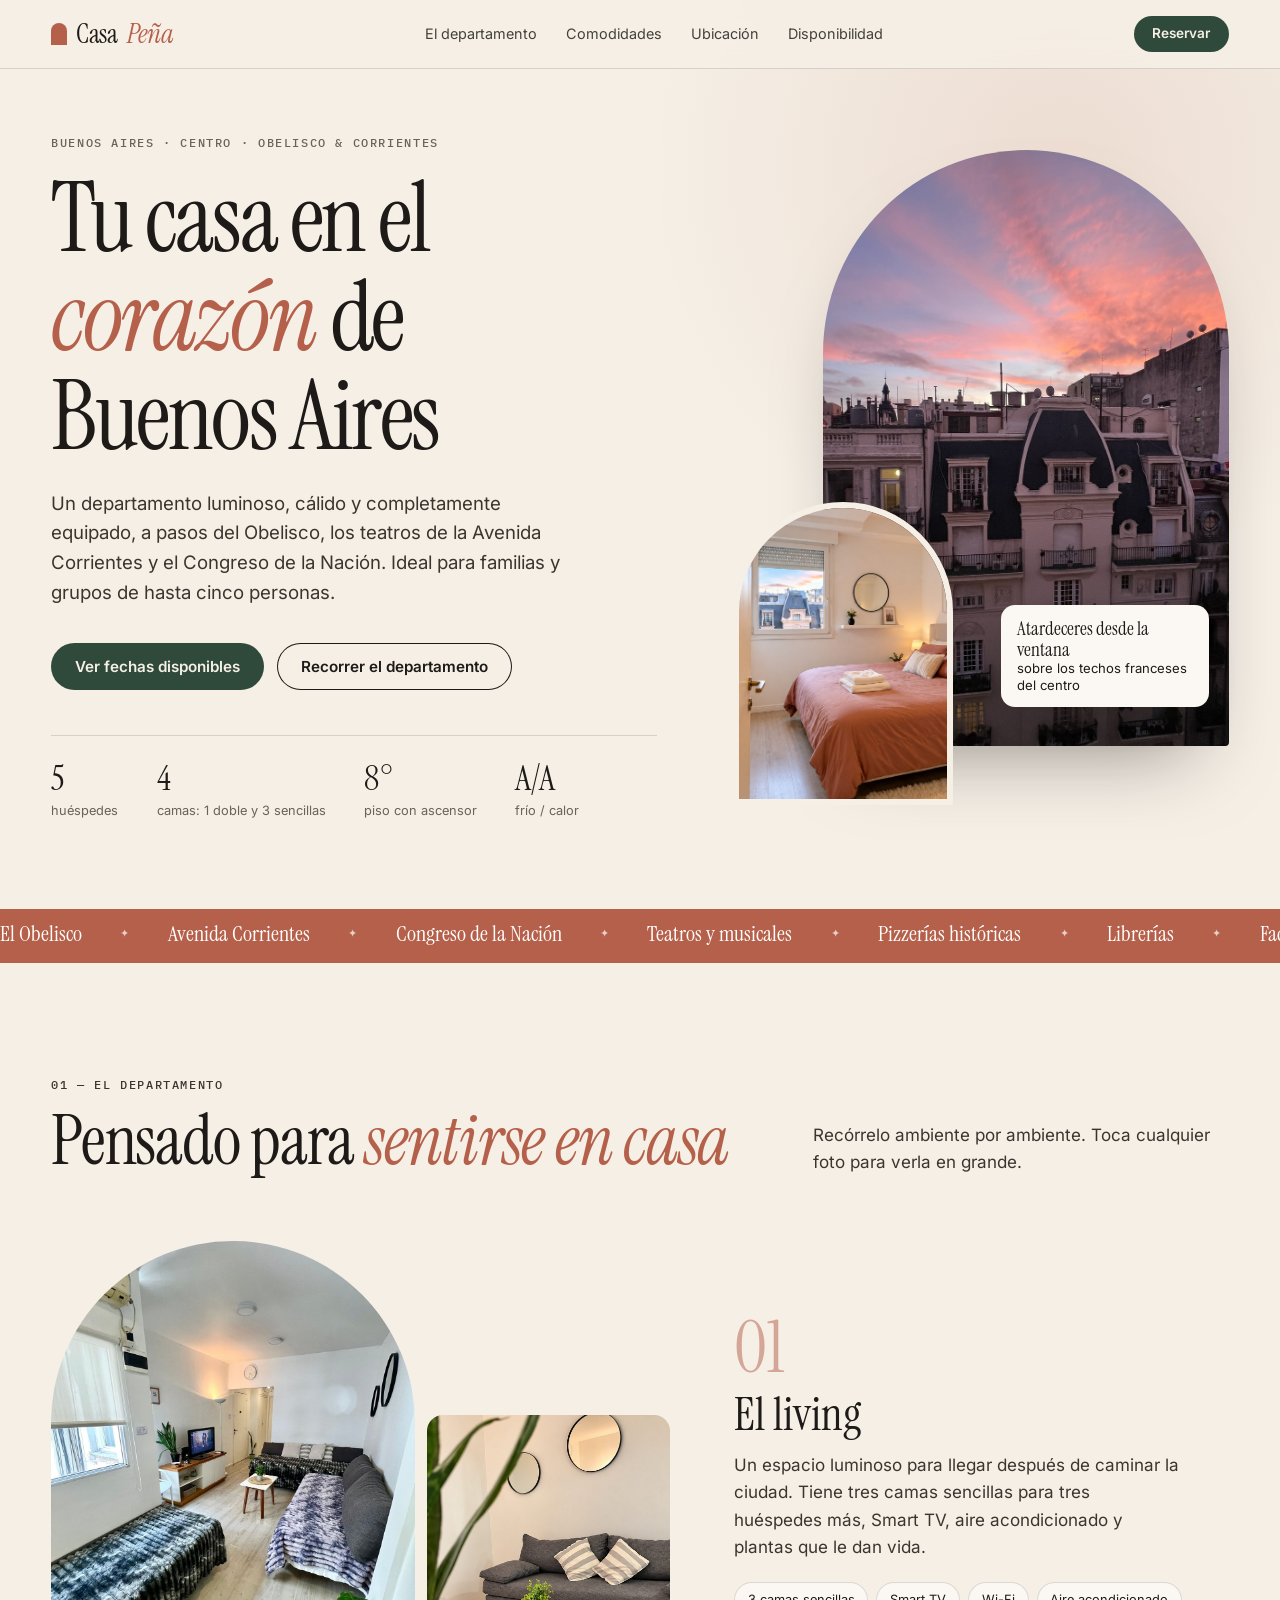
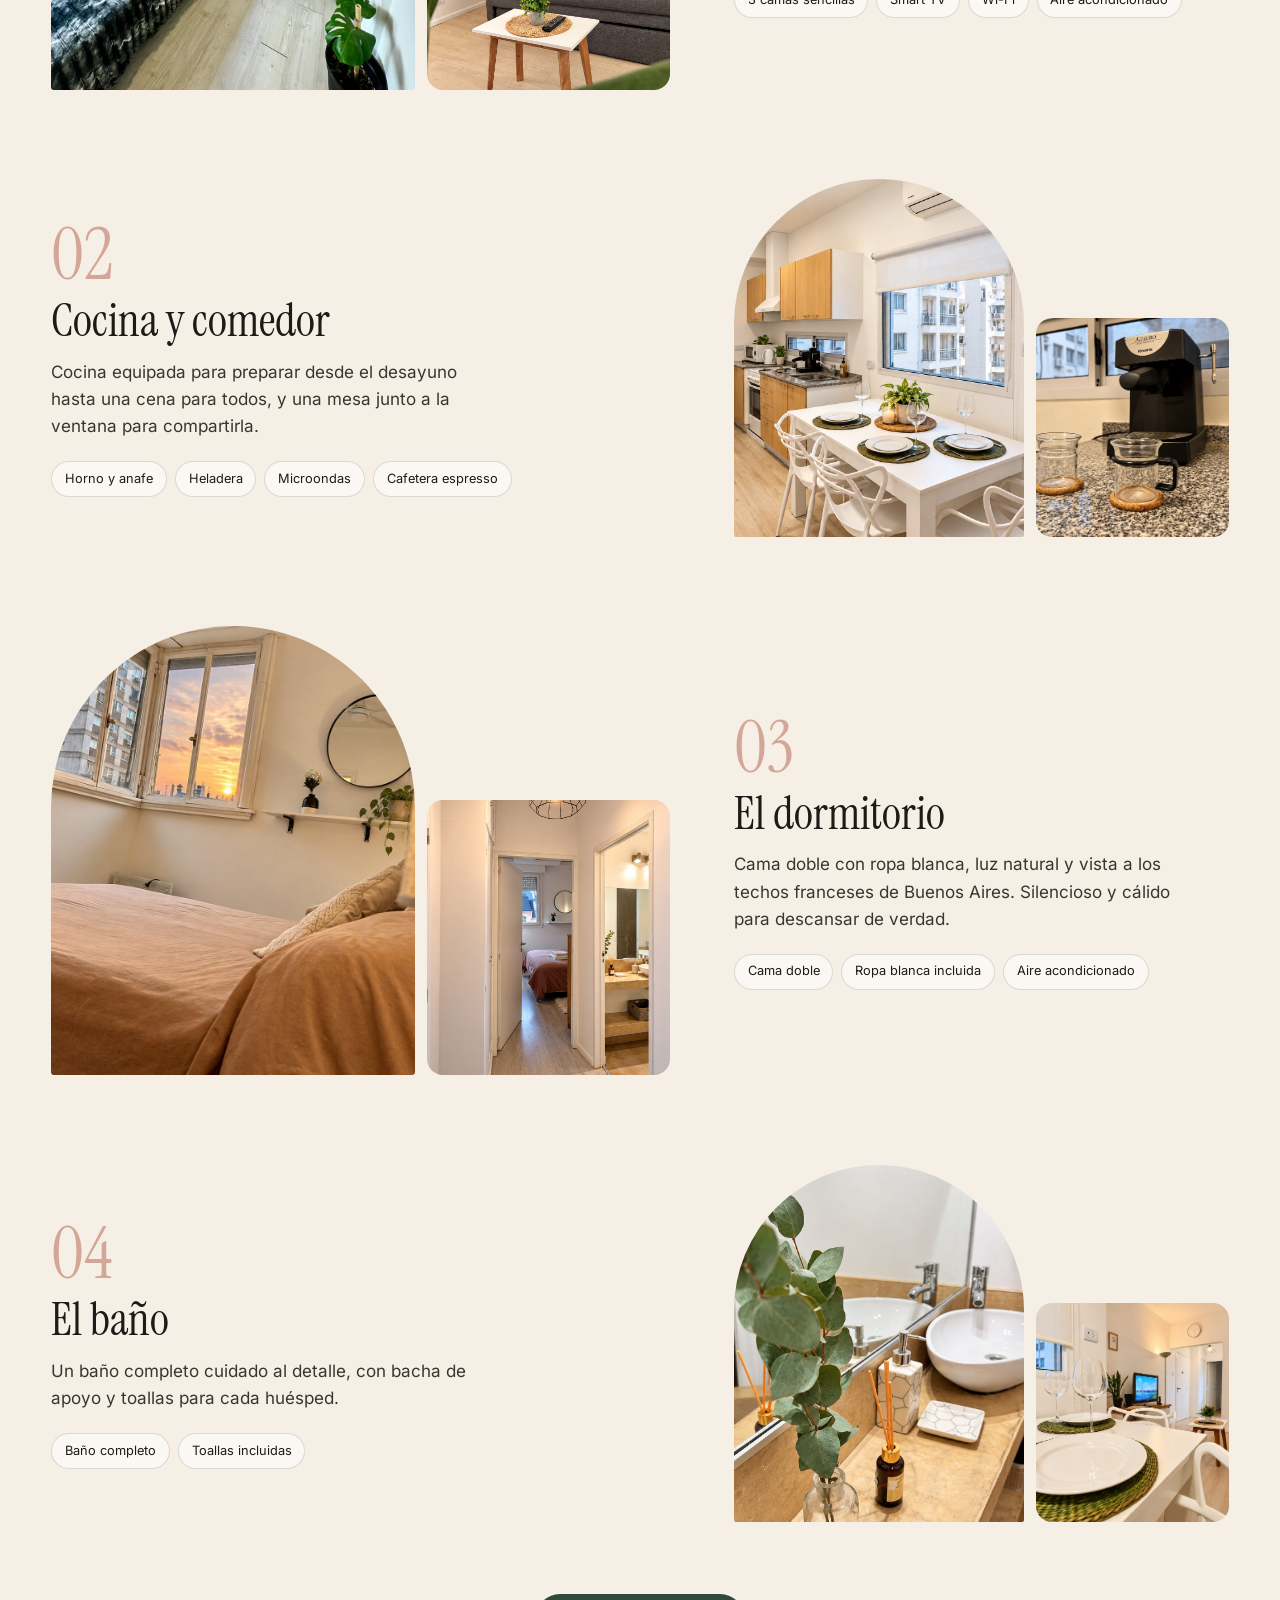
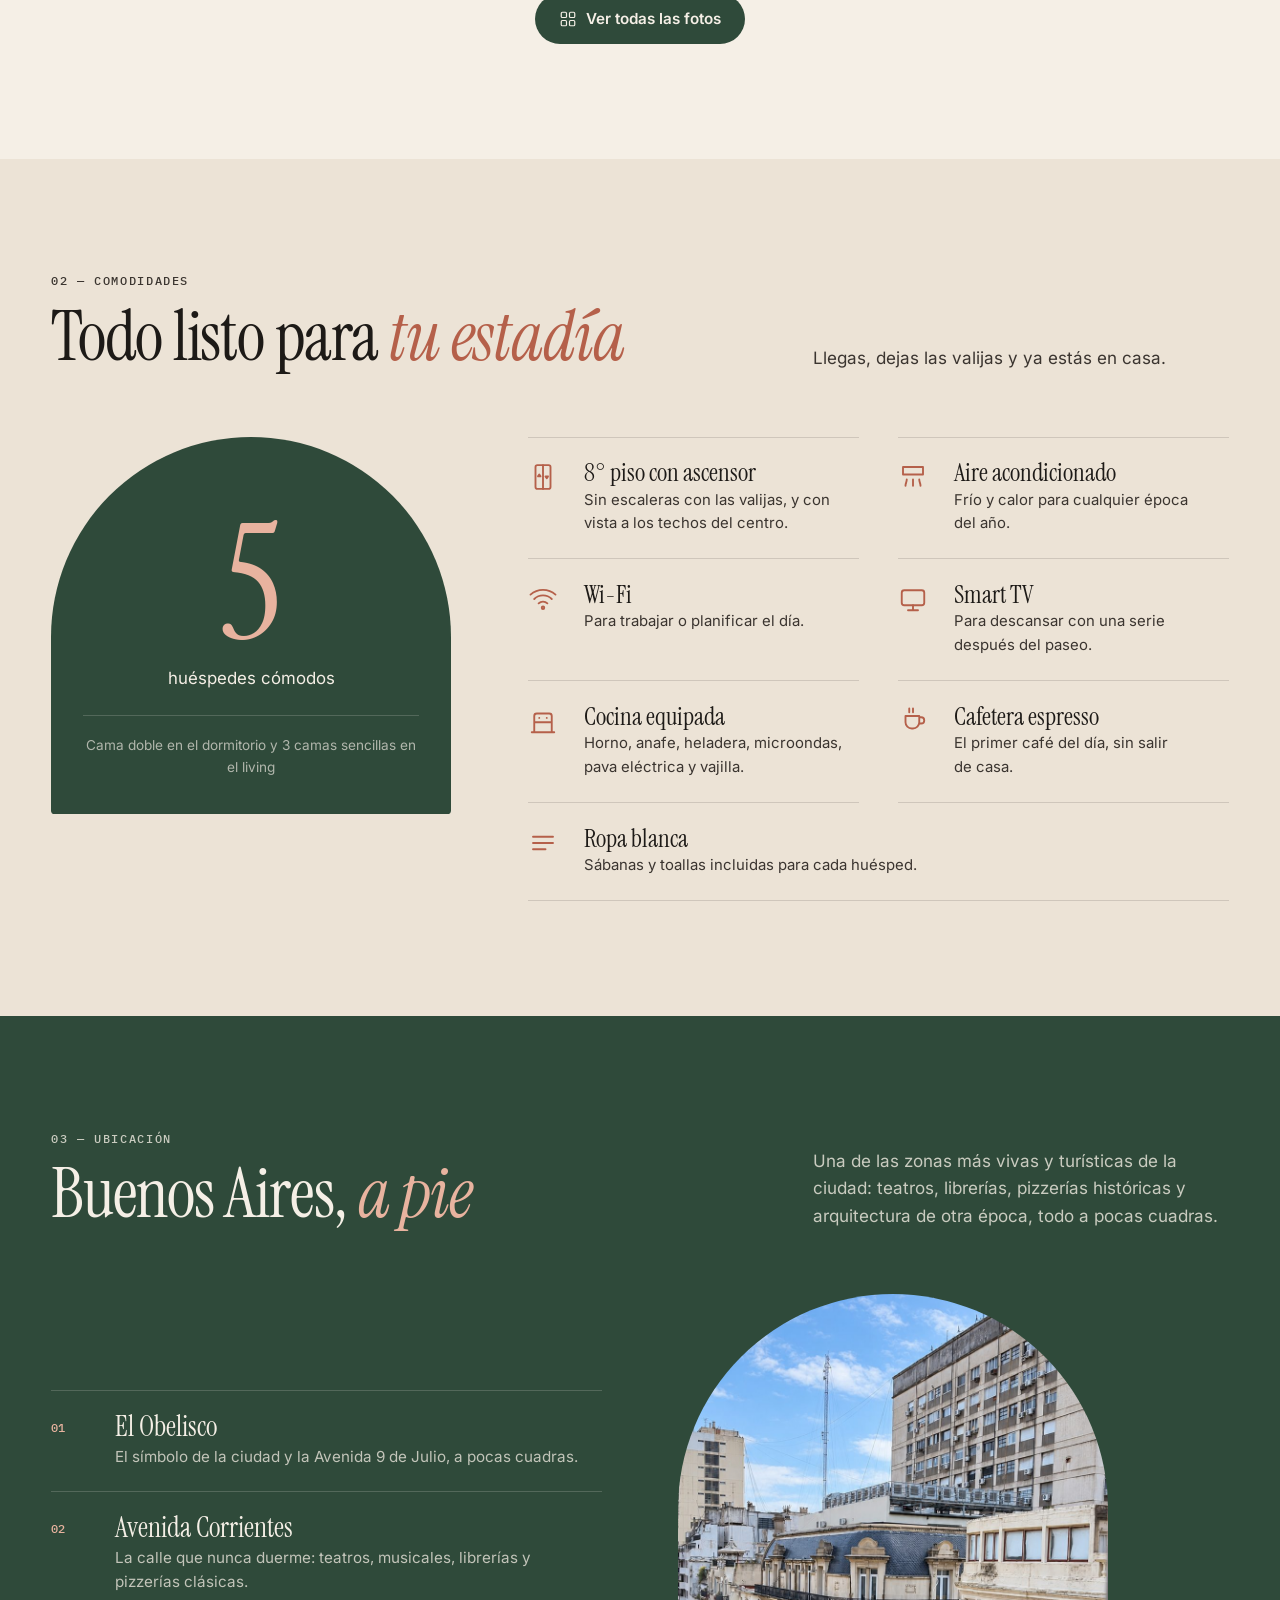
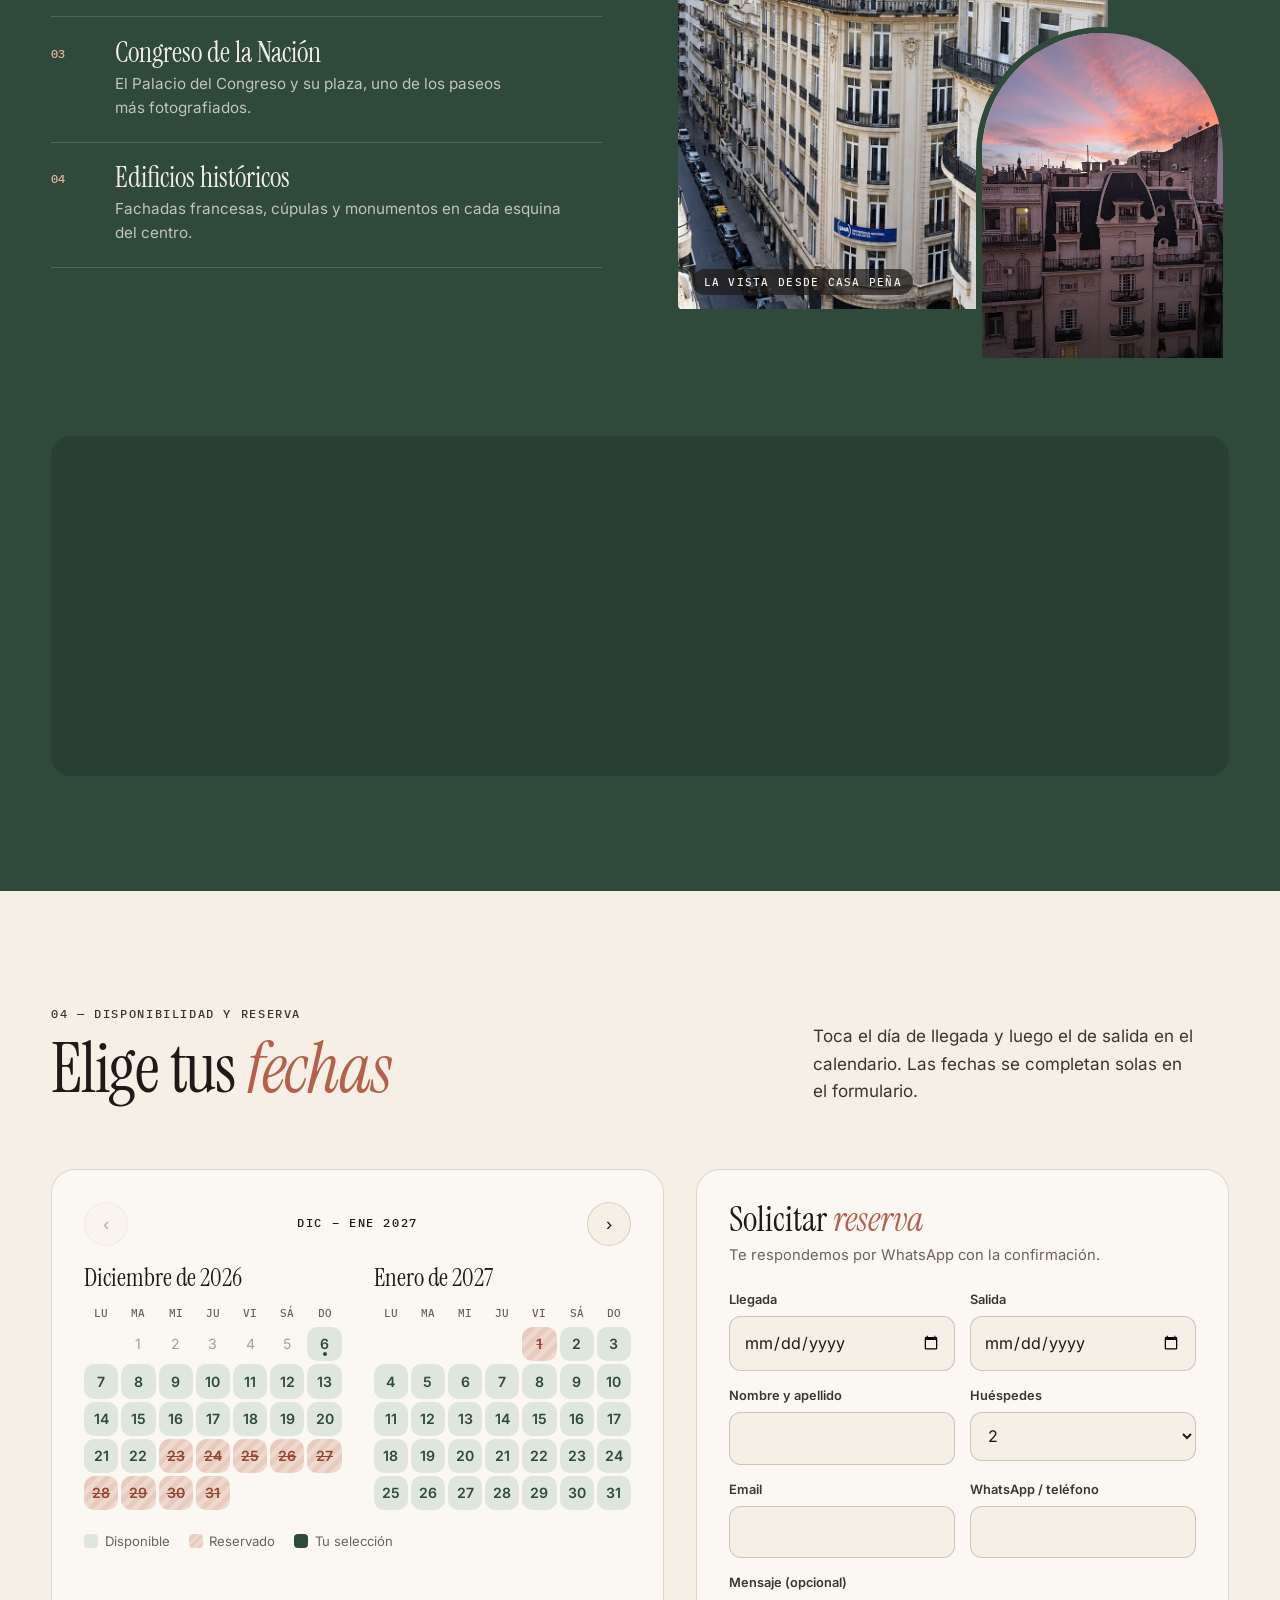
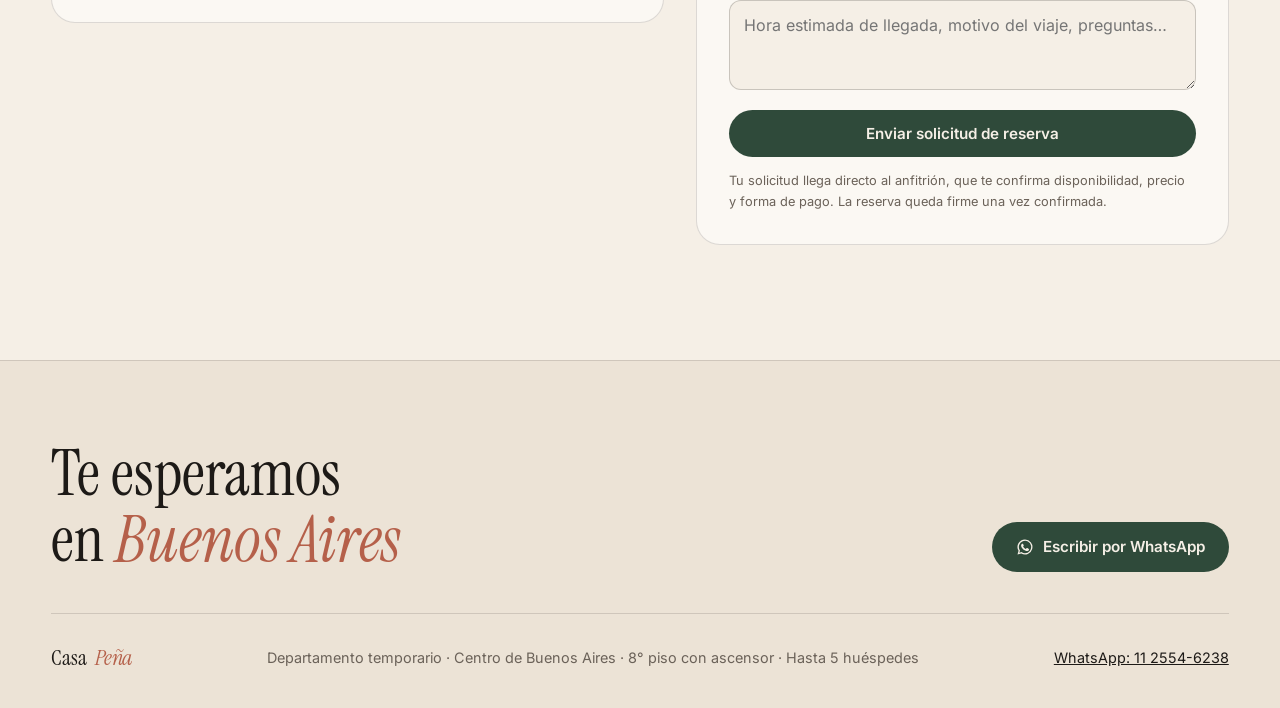
==== commit fba31348: "Casa Peña: vuelve a los colores originales (crema, verde y terracota) Se mantienen el nuevo orden de" ====
--- a/casa-pena/index.html
+++ b/casa-pena/index.html
@@ -3,7 +3,7 @@
 <head>
 <meta charset="utf-8">
 <meta name="viewport" content="width=device-width, initial-scale=1, viewport-fit=cover">
-<meta name="theme-color" content="#1e2230">
+<meta name="theme-color" content="#f5efe6">
 <title>Casa Peña — Departamento para 5 en el centro de Buenos Aires</title>
 <meta name="description" content="Casa Peña: departamento para hasta 5 huéspedes, en un 8° piso con ascensor, a pasos del Obelisco, la Avenida Corrientes y el Congreso de la Nación. Consulta disponibilidad y reserva online.">
 <link rel="canonical" href="https://davidcortes377.github.io/portafolio-david-galindo/casa-pena/">
@@ -15,7 +15,7 @@
 <meta property="og:image:width" content="1200">
 <meta property="og:image:height" content="630">
 <meta name="twitter:card" content="summary_large_image">
-<link rel="icon" href="data:image/svg+xml,%3Csvg xmlns='http://www.w3.org/2000/svg' viewBox='0 0 64 64'%3E%3Cpath d='M8 64V30a24 24 0 0 1 48 0v34z' fill='%231e2230'/%3E%3Ctext x='50%25' y='70%25' dominant-baseline='middle' text-anchor='middle' font-family='Georgia,serif' font-size='24' fill='%23f2b8a2'%3ECP%3C/text%3E%3C/svg%3E">
+<link rel="icon" href="data:image/svg+xml,%3Csvg xmlns='http://www.w3.org/2000/svg' viewBox='0 0 64 64'%3E%3Crect width='64' height='64' rx='14' fill='%232f4a3a'/%3E%3Ctext x='50%25' y='56%25' dominant-baseline='middle' text-anchor='middle' font-family='Georgia,serif' font-size='30' fill='%23f5efe6'%3ECP%3C/text%3E%3C/svg%3E">
 <link rel="preload" href="../fonts/instrument-serif-regular.woff2" as="font" type="font/woff2" crossorigin>
 <link rel="preload" href="../fonts/inter-variable.woff2" as="font" type="font/woff2" crossorigin>
 <style>
@@ -27,12 +27,12 @@
 /* Paleta "atardecer porteño": la noche azul pizarra, el rosa del cielo de las fotos,
    la terracota de la ropa de cama y el crema de las paredes. */
 :root{
-  --night:#1e2230;--night-2:#272c3d;--night-line:rgba(246,240,232,.14);
-  --cream:#f6f0e8;--stone:#ebe2d5;--card:#fcf9f4;
-  --ink:#1e2230;--ink-soft:#454a59;--muted:#625d56;
-  --dusk:#f2b8a2;--terra:#b5563c;--terra-deep:#93402a;--brass:#b8935a;
-  --free:#e4e9df;--free-ink:#34503f;--free-hover:#d3dccd;
-  --hair:1px solid rgba(30,34,48,.13);
+  --night:#2f4a3a;--night-2:#284033;--night-line:rgba(245,239,230,.18);
+  --cream:#f5efe6;--stone:#ece3d6;--card:#fbf8f3;
+  --ink:#1d1a17;--ink-soft:#3b3530;--muted:#6b6259;
+  --dusk:#e8b39f;--terra:#b5604a;--terra-deep:#94472f;--brass:#b8935a;
+  --free:#dfe6dd;--free-ink:#2f4a3a;--free-hover:#c9d6c7;
+  --hair:1px solid rgba(29,26,23,.14);
   --serif:"Instrument Serif",Georgia,"Times New Roman",serif;
   --sans:"Inter","Helvetica Neue",Arial,sans-serif;
   --mono:"IBM Plex Mono","Courier New",monospace;
@@ -55,23 +55,23 @@
 .wrap{max-width:1280px;margin:0 auto;padding:0 var(--gutter)}
 .meta{font:500 .72rem/1.3 var(--mono);text-transform:uppercase;letter-spacing:.14em;color:var(--muted)}
 section[id]{scroll-margin-top:70px}
-.btn{display:inline-flex;align-items:center;justify-content:center;gap:.55rem;border:0;cursor:pointer;font:600 .95rem/1 var(--sans);text-decoration:none;padding:1rem 1.5rem;border-radius:999px;background:var(--terra);color:#fff;transition:background-color .2s ease,color .2s ease,transform .16s var(--ease-out);-webkit-tap-highlight-color:transparent}
-@media (hover:hover) and (pointer:fine){.btn:hover{background:var(--terra-deep)}}
+.btn{display:inline-flex;align-items:center;justify-content:center;gap:.55rem;border:0;cursor:pointer;font:600 .95rem/1 var(--sans);text-decoration:none;padding:1rem 1.5rem;border-radius:999px;background:var(--night);color:var(--cream);transition:background-color .2s ease,color .2s ease,transform .16s var(--ease-out);-webkit-tap-highlight-color:transparent}
+@media (hover:hover) and (pointer:fine){.btn:hover{background:#243a2d}}
 .btn:active{transform:scale(.97)}
 .btn.small{padding:.7rem 1.15rem;font-size:.85rem}
 .btn.line{background:transparent;color:inherit;box-shadow:inset 0 0 0 1px currentColor}
-@media (hover:hover) and (pointer:fine){.btn.line:hover{background:var(--cream);color:var(--night)}}
+@media (hover:hover) and (pointer:fine){.btn.line:hover{background:var(--ink);color:var(--cream)}}
 .btn svg{width:18px;height:18px;flex:none}
 
 /* ---------- header ---------- */
-.top{position:fixed;inset:0 0 auto;z-index:50;color:var(--cream);transition:background .3s,color .3s,box-shadow .3s}
+.top{position:fixed;inset:0 0 auto;z-index:50;color:var(--ink);background:rgba(245,239,230,.9);backdrop-filter:blur(12px);-webkit-backdrop-filter:blur(12px);border-bottom:var(--hair)}
 .top{padding-top:env(safe-area-inset-top,0px)}
 .top .wrap{display:flex;align-items:center;justify-content:space-between;height:68px;gap:1rem}
-.top.solid{background:rgba(246,240,232,.92);backdrop-filter:blur(12px);-webkit-backdrop-filter:blur(12px);color:var(--ink);box-shadow:0 1px 0 rgba(30,34,48,.1)}
+.top.solid{background:rgba(245,239,230,.92);backdrop-filter:blur(12px);-webkit-backdrop-filter:blur(12px);color:var(--ink);box-shadow:0 1px 0 rgba(29,26,23,.1)}
 .brand{font:400 1.7rem/1 var(--serif);text-decoration:none;letter-spacing:-.01em;display:inline-flex;align-items:center;gap:.55rem}
-.brand i{display:inline-block;width:16px;height:22px;border-radius:999px 999px 2px 2px;background:var(--dusk)}
+.brand i{display:inline-block;width:16px;height:22px;border-radius:999px 999px 2px 2px;background:var(--terra)}
 .top.solid .brand i{background:var(--terra)}
-.brand em{color:var(--dusk)}
+.brand em{color:var(--terra)}
 .top.solid .brand em{color:var(--terra)}
 .nav{display:flex;gap:1.8rem;font-size:.9rem}
 .nav a{text-decoration:none;opacity:.82}
@@ -79,23 +79,23 @@
 @media (max-width:860px){.nav{display:none}}
 
 /* ---------- hero ---------- */
-.hero{background:var(--night);color:var(--cream);position:relative;overflow:hidden;padding:clamp(6.5rem,11vw,8.5rem) 0 clamp(3.5rem,7vw,6rem)}
-.hero::before{content:"";position:absolute;width:70vw;height:70vw;max-width:900px;max-height:900px;right:-18vw;top:-22vw;border-radius:50%;background:radial-gradient(circle,rgba(242,184,162,.28),rgba(242,184,162,0) 65%);pointer-events:none}
+.hero{background:var(--cream);color:var(--ink);position:relative;overflow:hidden;padding:clamp(6.5rem,11vw,8.5rem) 0 clamp(3.5rem,7vw,6rem)}
+.hero::before{content:"";position:absolute;width:70vw;height:70vw;max-width:900px;max-height:900px;right:-18vw;top:-22vw;border-radius:50%;background:radial-gradient(circle,rgba(181,96,74,.13),rgba(181,96,74,0) 65%);pointer-events:none}
 .hero .wrap{position:relative;display:grid;grid-template-columns:minmax(0,1.1fr) minmax(0,.9fr);gap:clamp(2rem,6vw,5rem);align-items:center}
-.hero .meta{color:var(--dusk)}
+.hero .meta{color:var(--muted)}
 .hero h1{font-size:clamp(3rem,7.6vw,6.8rem);letter-spacing:-.025em;margin:1.1rem 0 1.4rem}
-.hero h1 em{color:var(--dusk)}
-.hero .lead{font-size:clamp(1.05rem,1.45vw,1.2rem);color:rgba(246,240,232,.8);max-width:33rem}
+.hero h1 em{color:var(--terra)}
+.hero .lead{font-size:clamp(1.05rem,1.45vw,1.2rem);color:var(--ink-soft);max-width:33rem}
 .hero .ctas{display:flex;flex-wrap:wrap;gap:.8rem;margin-top:2.2rem}
-.facts{display:flex;flex-wrap:wrap;gap:1.2rem 2.4rem;margin:2.8rem 0 0;padding:1.6rem 0 0;border-top:1px solid var(--night-line);list-style:none}
-.facts b{display:block;font:400 2.2rem/1 var(--serif);color:var(--cream)}
-.facts span{display:block;margin-top:.35rem;line-height:1.35;font-size:.8rem;color:rgba(246,240,232,.62)}
+.facts{display:flex;flex-wrap:wrap;gap:1.2rem 2.4rem;margin:2.8rem 0 0;padding:1.6rem 0 0;border-top:var(--hair);list-style:none}
+.facts b{display:block;font:400 2.2rem/1 var(--serif);color:var(--ink)}
+.facts span{display:block;margin-top:.35rem;line-height:1.35;font-size:.8rem;color:var(--muted)}
 .arches{position:relative;padding:0 0 12% 0}
-.arches figure{margin:0;overflow:hidden;border-radius:var(--arch);background:var(--night-2)}
+.arches figure{margin:0;overflow:hidden;border-radius:var(--arch);background:var(--stone)}
 .arches img{width:100%;height:100%;object-fit:cover}
-.arch-main{aspect-ratio:3/4.4;width:82%;margin-left:auto!important;box-shadow:0 40px 80px -40px rgba(0,0,0,.7)}
-.arch-small{position:absolute;left:0;bottom:0;width:42%;aspect-ratio:3/4.2;border:6px solid var(--night)!important;box-sizing:content-box}
-.arches .tag{position:absolute;right:4%;bottom:15%;background:var(--cream);color:var(--ink);border-radius:14px;padding:.8rem 1rem;font-size:.82rem;line-height:1.3;box-shadow:0 20px 40px -20px rgba(0,0,0,.6);max-width:13rem}
+.arch-main{aspect-ratio:3/4.4;width:82%;margin-left:auto!important;box-shadow:0 40px 80px -40px rgba(29,26,23,.5)}
+.arch-small{position:absolute;left:0;bottom:0;width:42%;aspect-ratio:3/4.2;border:6px solid var(--cream)!important;box-sizing:content-box}
+.arches .tag{position:absolute;right:4%;bottom:15%;background:var(--card);color:var(--ink);border-radius:14px;padding:.8rem 1rem;font-size:.82rem;line-height:1.3;box-shadow:0 20px 40px -20px rgba(29,26,23,.45);max-width:13rem}
 .arches .tag b{display:block;font:400 1.2rem/1.1 var(--serif)}
 @media (max-width:900px){
   .hero .wrap{grid-template-columns:minmax(0,1fr)}
@@ -131,7 +131,7 @@
 .stone{background:var(--stone)}
 .dark{background:var(--night);color:var(--cream)}
 .dark .meta{color:var(--dusk)}
-.dark .sec-head p{color:rgba(246,240,232,.78)}
+.dark .sec-head p{color:rgba(245,239,230,.78)}
 .dark .sec-head h2 em{color:var(--dusk)}
 
 /* ---------- rooms ---------- */
@@ -156,7 +156,7 @@
 @media (max-width:600px){.room{gap:1.2rem}.room .n{font-size:2.6rem}.room h3{margin-top:.1rem}.rooms{gap:3.4rem}.room-pics{gap:8px}}
 .all-photos{margin-top:clamp(3rem,6vw,4.5rem);display:flex;justify-content:center}
 .all-photos .btn{background:var(--night)}
-@media (hover:hover) and (pointer:fine){.all-photos .btn:hover{background:#000}}
+@media (hover:hover) and (pointer:fine){.all-photos .btn:hover{background:#243a2d}}
 
 /* lightbox */
 dialog.lb{border:0;padding:0;background:transparent;max-width:min(94vw,1300px);max-height:94vh}
@@ -166,20 +166,20 @@
 @keyframes lb-in{from{opacity:0;transform:scale(.96)}}
 @keyframes fade{from{opacity:0}}
 #lb-img{transition:opacity .15s ease}
-dialog.lb::backdrop{background:rgba(18,20,28,.93);overflow:hidden;overscroll-behavior:contain}
+dialog.lb::backdrop{background:rgba(20,18,16,.92);overflow:hidden;overscroll-behavior:contain}
 dialog.lb img{max-height:84vh;width:auto;max-width:100%;border-radius:12px;margin:auto}
 .lb-bar{display:flex;justify-content:space-between;align-items:center;gap:.6rem;color:var(--cream);padding:.8rem .2rem 0;font-size:.9rem;flex-wrap:wrap}
-.lb-bar button{background:none;border:1px solid rgba(246,240,232,.4);color:var(--cream);border-radius:999px;padding:.5rem 1rem;cursor:pointer;font:inherit}
-.lb-bar button:hover{background:rgba(246,240,232,.12)}
+.lb-bar button{background:none;border:1px solid rgba(245,239,230,.4);color:var(--cream);border-radius:999px;padding:.5rem 1rem;cursor:pointer;font:inherit}
+.lb-bar button:hover{background:rgba(245,239,230,.12)}
 #lb-cap{flex:1;text-align:center;opacity:.8}
 @media (max-width:600px){
-  dialog.lb{width:100vw;max-width:100vw;height:100vh;height:100dvh;max-height:none;margin:0;background:#14161f}
+  dialog.lb{width:100vw;max-width:100vw;height:100vh;height:100dvh;max-height:none;margin:0;background:#161412}
   dialog.lb[open]{display:flex;flex-direction:column;justify-content:center;padding:0 0 max(12px,env(safe-area-inset-bottom,0px))}
   dialog.lb img{max-height:calc(100dvh - 170px);border-radius:0;width:100%;object-fit:contain}
   .lb-bar{display:grid;grid-template-columns:1fr 1fr;gap:.7rem;padding:1rem 16px 0}
   #lb-cap{grid-column:1/-1;order:-1;font-size:.85rem}
   #lb-prev{justify-self:start}#lb-next{justify-self:end}
-  #lb-close{position:fixed;top:max(14px,env(safe-area-inset-top,0px));right:14px;background:rgba(30,34,48,.7)}
+  #lb-close{position:fixed;top:max(14px,env(safe-area-inset-top,0px));right:14px;background:rgba(29,26,23,.7)}
 }
 
 /* ---------- amenities ---------- */
@@ -187,7 +187,7 @@
 .big5{position:sticky;top:96px;background:var(--night);color:var(--cream);border-radius:var(--arch);padding:clamp(3.5rem,7vw,5rem) 2rem 2.2rem;text-align:center}
 .big5 b{display:block;font:400 clamp(7rem,14vw,10rem)/.85 var(--serif);color:var(--dusk)}
 .big5 p{font-size:1.05rem;margin-top:.8rem}
-.big5 small{display:block;margin-top:1.4rem;padding-top:1.2rem;border-top:1px solid var(--night-line);color:rgba(246,240,232,.66);font-size:.85rem}
+.big5 small{display:block;margin-top:1.4rem;padding-top:1.2rem;border-top:1px solid var(--night-line);color:rgba(245,239,230,.66);font-size:.85rem}
 .amen{list-style:none;margin:0;padding:0;display:grid;grid-template-columns:1fr 1fr;gap:0 2.4rem}
 .amen li{display:grid;align-content:start;grid-template-columns:40px 1fr;gap:.2rem 1rem;padding:1.4rem 0;border-bottom:var(--hair)}
 .amen li:nth-child(-n+2){border-top:var(--hair)}
@@ -206,13 +206,13 @@
 .places li:first-child{border-top:1px solid var(--night-line)}
 .places li::before{counter-increment:p;content:"0" counter(p);font:500 .78rem/2.3 var(--mono);color:var(--dusk);grid-row:span 2}
 .places h3{font-size:1.75rem}
-.places p{color:rgba(246,240,232,.74);font-size:.95rem}
+.places p{color:rgba(245,239,230,.74);font-size:.95rem}
 .loc-pics{position:relative;padding-bottom:10%}
 .loc-pics figure{margin:0;border-radius:var(--arch);overflow:hidden;position:relative}
 .loc-pics figure:first-child{width:78%;aspect-ratio:3/4.3}
 .loc-pics figure:last-child{position:absolute;right:0;bottom:0;width:46%;aspect-ratio:3/4;border:6px solid var(--night)}
 .loc-pics img{width:100%;height:100%;object-fit:cover}
-.loc-pics figcaption{position:absolute;left:14px;bottom:14px;color:var(--cream);font:500 .66rem/1 var(--mono);letter-spacing:.12em;text-transform:uppercase;background:rgba(30,34,48,.72);padding:.5rem .7rem;border-radius:999px}
+.loc-pics figcaption{position:absolute;left:14px;bottom:14px;color:var(--cream);font:500 .66rem/1 var(--mono);letter-spacing:.12em;text-transform:uppercase;background:rgba(29,26,23,.7);padding:.5rem .7rem;border-radius:999px}
 .map{margin-top:clamp(3rem,6vw,4.5rem);border-radius:20px;overflow:hidden;height:340px;background:var(--night-2)}
 .map iframe{width:100%;height:100%;border:0;filter:grayscale(.5) contrast(1.05)}
 @media (max-width:860px){.loc{grid-template-columns:1fr}.loc-pics{max-width:480px;width:100%;margin:0 auto}}
@@ -236,11 +236,11 @@
 .d{aspect-ratio:1;border:0;border-radius:10px;background:var(--free);color:var(--free-ink);font:600 .88rem/1 var(--sans);cursor:pointer;position:relative;padding:0;transition:background-color .15s ease,transform .12s var(--ease-out);-webkit-tap-highlight-color:transparent}
 .d:not(:disabled):active{transform:scale(.92)}
 @media (hover:hover) and (pointer:fine){.d:hover{background:var(--free-hover)}}
-.d.past{background:transparent;color:#a89e92;cursor:default;font-weight:400}
-.d.busy{background:repeating-linear-gradient(135deg,#ece6dd 0 5px,#e0d8cc 5px 10px);color:#8a8177;text-decoration:line-through;cursor:not-allowed}
+.d.past{background:transparent;color:#a99f93;cursor:default;font-weight:400}
+.d.busy{background:repeating-linear-gradient(135deg,#efd9cf 0 5px,#e7cbbf 5px 10px);color:var(--terra-deep);text-decoration:line-through;cursor:not-allowed}
 .d.today::after{content:"";position:absolute;left:50%;bottom:5px;width:4px;height:4px;margin-left:-2px;border-radius:50%;background:currentColor}
-.d.inrange{background:#f6d6c9;color:var(--terra-deep);border-radius:0}
-.d.sel{background:var(--terra);color:#fff}
+.d.inrange{background:#cfdccd;border-radius:0}
+.d.sel{background:var(--night);color:var(--cream)}
 .empty{aspect-ratio:1}
 .legend{display:flex;flex-wrap:wrap;gap:1.2rem;margin-top:1.3rem;font-size:.82rem;color:var(--muted)}
 .legend i{display:inline-block;width:14px;height:14px;border-radius:4px;vertical-align:-2px;margin-right:.4rem}
@@ -250,38 +250,37 @@
 .go-form[hidden]{display:none}
 @media (min-width:981px){.go-form{display:none}}
 
-.form-panel{background:var(--night);color:var(--cream);border-color:transparent}
 .form-panel h3{font-size:2.2rem;margin-bottom:.4rem}
-.form-panel h3 em{color:var(--dusk)}
-.form-panel .intro{color:rgba(246,240,232,.7);font-size:.92rem;margin-bottom:1.4rem}
+.form-panel h3 em{color:var(--terra)}
+.form-panel .intro{color:var(--muted);font-size:.92rem;margin-bottom:1.4rem}
 form .row{display:grid;grid-template-columns:1fr 1fr;gap:.9rem}
 @media (max-width:480px){form .row{grid-template-columns:1fr}}
 .f{display:flex;flex-direction:column;gap:.35rem;margin-bottom:.95rem}
-.f label{font-size:.78rem;font-weight:600;color:rgba(246,240,232,.78)}
-.f input,.f select,.f textarea{font:inherit;font-size:1rem;color:var(--cream);background:var(--night-2);border:1px solid rgba(246,240,232,.18);border-radius:12px;padding:.78rem .85rem;width:100%;color-scheme:dark}
-.f input:focus,.f select:focus,.f textarea:focus{outline:2px solid var(--dusk);outline-offset:0;border-color:transparent}
+.f label{font-size:.8rem;font-weight:600;color:var(--ink-soft)}
+.f input,.f select,.f textarea{font:inherit;font-size:1rem;color:var(--ink);background:var(--cream);border:1px solid rgba(29,26,23,.2);border-radius:12px;padding:.78rem .85rem;width:100%}
+.f input:focus,.f select:focus,.f textarea:focus{outline:2px solid var(--night);outline-offset:0;border-color:transparent}
 .f textarea{min-height:90px;resize:vertical}
-.f ::placeholder{color:rgba(246,240,232,.4)}
-.summary{background:rgba(242,184,162,.14);border:1px solid rgba(242,184,162,.35);border-radius:12px;padding:.85rem 1rem;font-size:.92rem;color:var(--dusk);margin-bottom:1rem}
+.summary{background:var(--free);border-radius:12px;padding:.85rem 1rem;font-size:.92rem;color:var(--night);margin-bottom:1rem}
 .form-panel .btn{width:100%;margin-top:.3rem}
 .form-msg{margin-top:.9rem;font-size:.9rem}
-.form-msg.err{color:#ffab95}
-.form-msg.ok{color:#b9dcc4}
-.fine{font-size:.8rem;color:rgba(246,240,232,.56);margin-top:.9rem}
+.form-msg.err{color:var(--terra-deep)}
+.form-msg.ok{color:var(--night)}
+.fine{font-size:.8rem;color:var(--muted);margin-top:.9rem}
 
 /* ---------- footer + mobile bar ---------- */
-footer{background:var(--night);color:rgba(246,240,232,.7);padding:clamp(3.5rem,7vw,5rem) 0 2.4rem;font-size:.9rem;border-top:1px solid var(--night-line)}
-.foot-cta{display:flex;justify-content:space-between;align-items:end;gap:2rem;flex-wrap:wrap;padding-bottom:2.6rem;margin-bottom:2rem;border-bottom:1px solid var(--night-line)}
-.foot-cta h2{font-size:clamp(2.4rem,5vw,4rem);color:var(--cream);max-width:14ch}
-.foot-cta h2 em{color:var(--dusk)}
+footer{background:var(--stone);color:var(--muted);padding:clamp(3.5rem,7vw,5rem) 0 2.4rem;font-size:.9rem;border-top:var(--hair)}
+.foot-cta{display:flex;justify-content:space-between;align-items:end;gap:2rem;flex-wrap:wrap;padding-bottom:2.6rem;margin-bottom:2rem;border-bottom:var(--hair)}
+.foot-cta h2{font-size:clamp(2.4rem,5vw,4rem);color:var(--ink);max-width:14ch}
+.foot-cta h2 em{color:var(--terra)}
 .foot-row{display:flex;justify-content:space-between;gap:1rem;flex-wrap:wrap;align-items:center}
-.foot-row .brand{color:var(--cream);font-size:1.4rem}
-.foot-row a{color:var(--cream)}
+.foot-row .brand{color:var(--ink);font-size:1.4rem}
+.foot-row a{color:var(--ink)}
 .mbar{display:none}
 @media (max-width:760px){
-  .mbar{display:flex;gap:.6rem;position:fixed;left:max(12px,env(safe-area-inset-left,0px));right:max(12px,env(safe-area-inset-right,0px));bottom:max(12px,env(safe-area-inset-bottom,0px));z-index:60;background:rgba(30,34,48,.94);backdrop-filter:blur(10px);-webkit-backdrop-filter:blur(10px);padding:8px;border-radius:999px;box-shadow:0 18px 40px -16px rgba(0,0,0,.55);transform:translateY(140%);transition:transform .32s var(--ease-out)}
+  .mbar{display:flex;gap:.6rem;position:fixed;left:max(12px,env(safe-area-inset-left,0px));right:max(12px,env(safe-area-inset-right,0px));bottom:max(12px,env(safe-area-inset-bottom,0px));z-index:60;background:rgba(47,74,58,.96);backdrop-filter:blur(10px);-webkit-backdrop-filter:blur(10px);padding:8px;border-radius:999px;box-shadow:0 18px 40px -16px rgba(0,0,0,.55);transform:translateY(140%);transition:transform .32s var(--ease-out)}
   .mbar.on{transform:none}
   .mbar .btn{flex:1;padding:.85rem 1rem;font-size:.9rem}
+  .mbar .btn:not(.line){background:var(--cream);color:var(--night)}
   .mbar .btn.line{flex:0 0 auto;color:var(--cream)}
   footer{padding-bottom:6.5rem}
   html{scroll-padding-bottom:calc(5rem + env(safe-area-inset-bottom,0px))}
@@ -484,8 +483,8 @@
           <div class="months" id="months"></div>
           <div class="legend">
             <span><i style="background:var(--free)"></i>Disponible</span>
-            <span><i style="background:repeating-linear-gradient(135deg,#ece6dd 0 3px,#d6ccbf 3px 6px)"></i>Reservado</span>
-            <span><i style="background:var(--terra)"></i>Tu selección</span>
+            <span><i style="background:repeating-linear-gradient(135deg,#efd9cf 0 3px,#e7cbbf 3px 6px)"></i>Reservado</span>
+            <span><i style="background:var(--night)"></i>Tu selección</span>
           </div>
           <p class="cal-msg" id="cal-msg" aria-live="polite"></p>
           <a class="btn go-form" href="#reservar" id="go-form" hidden>Continuar con mis datos ↓</a>
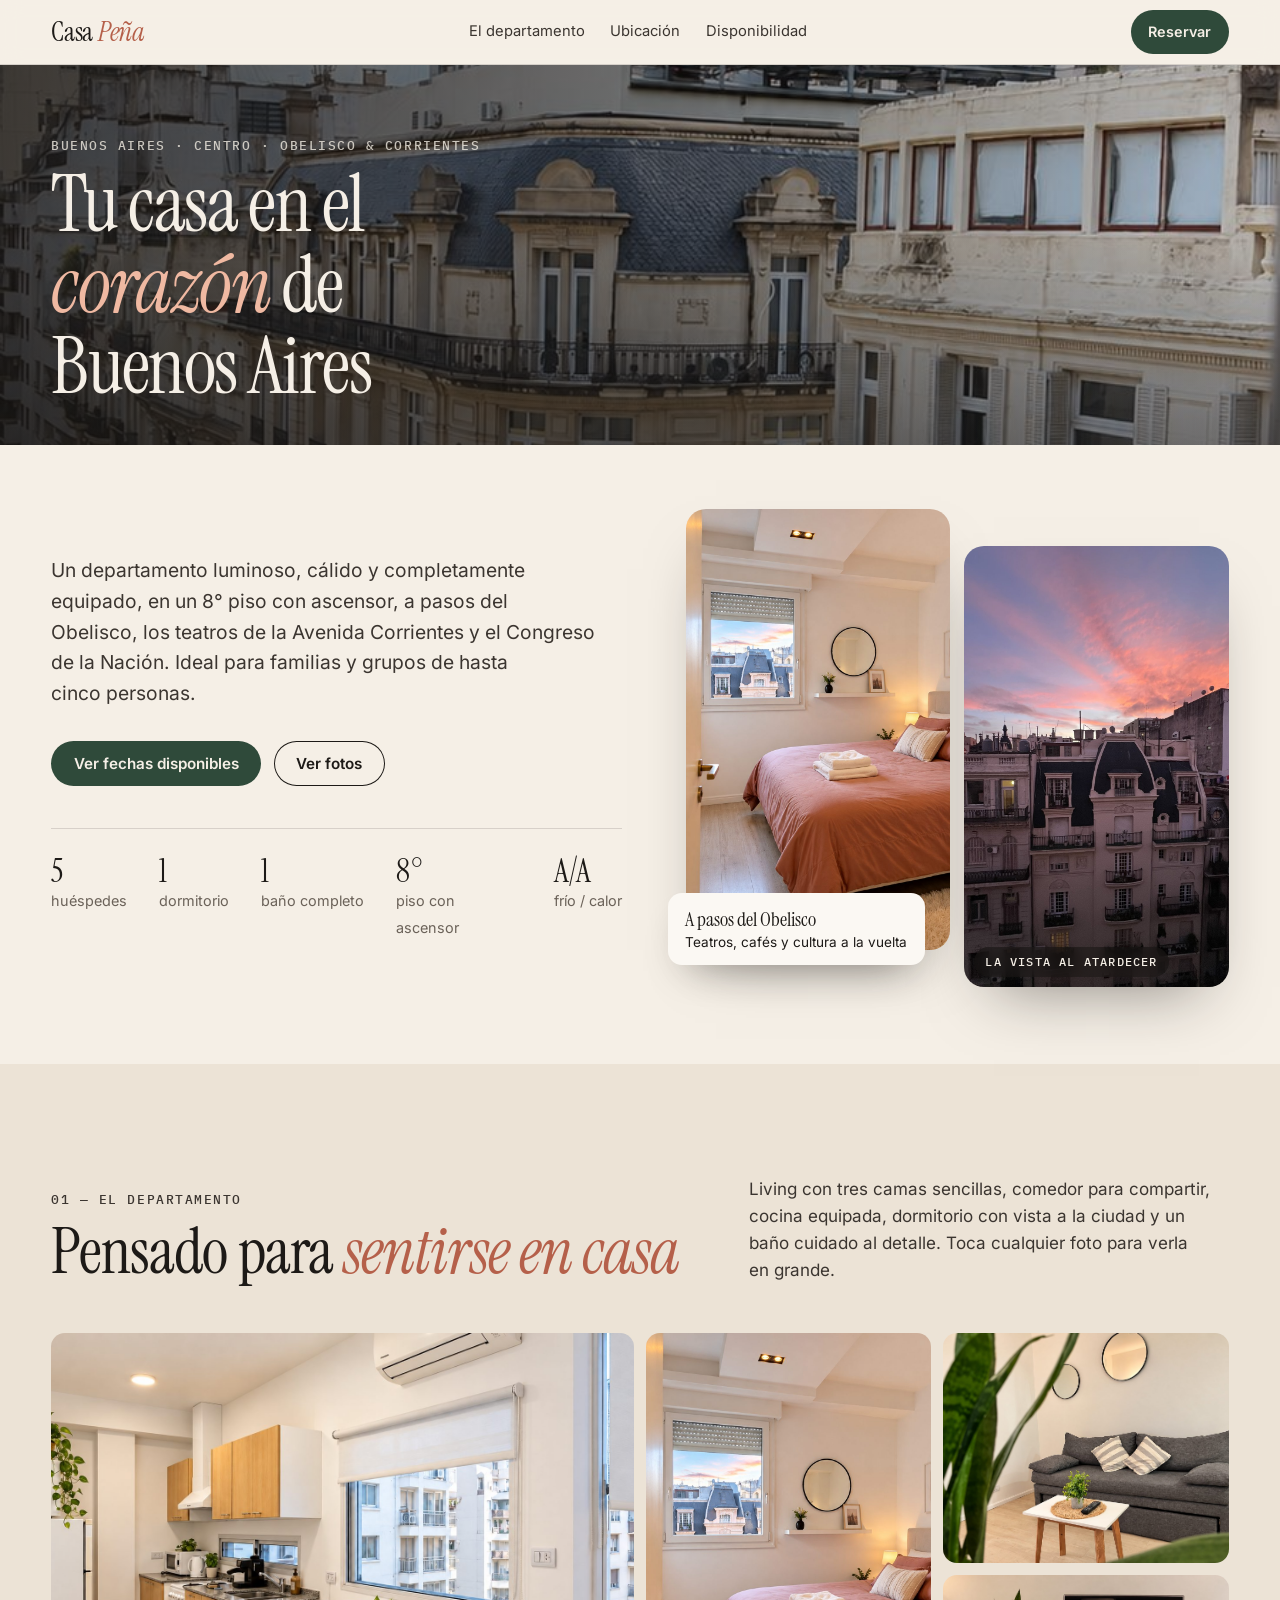
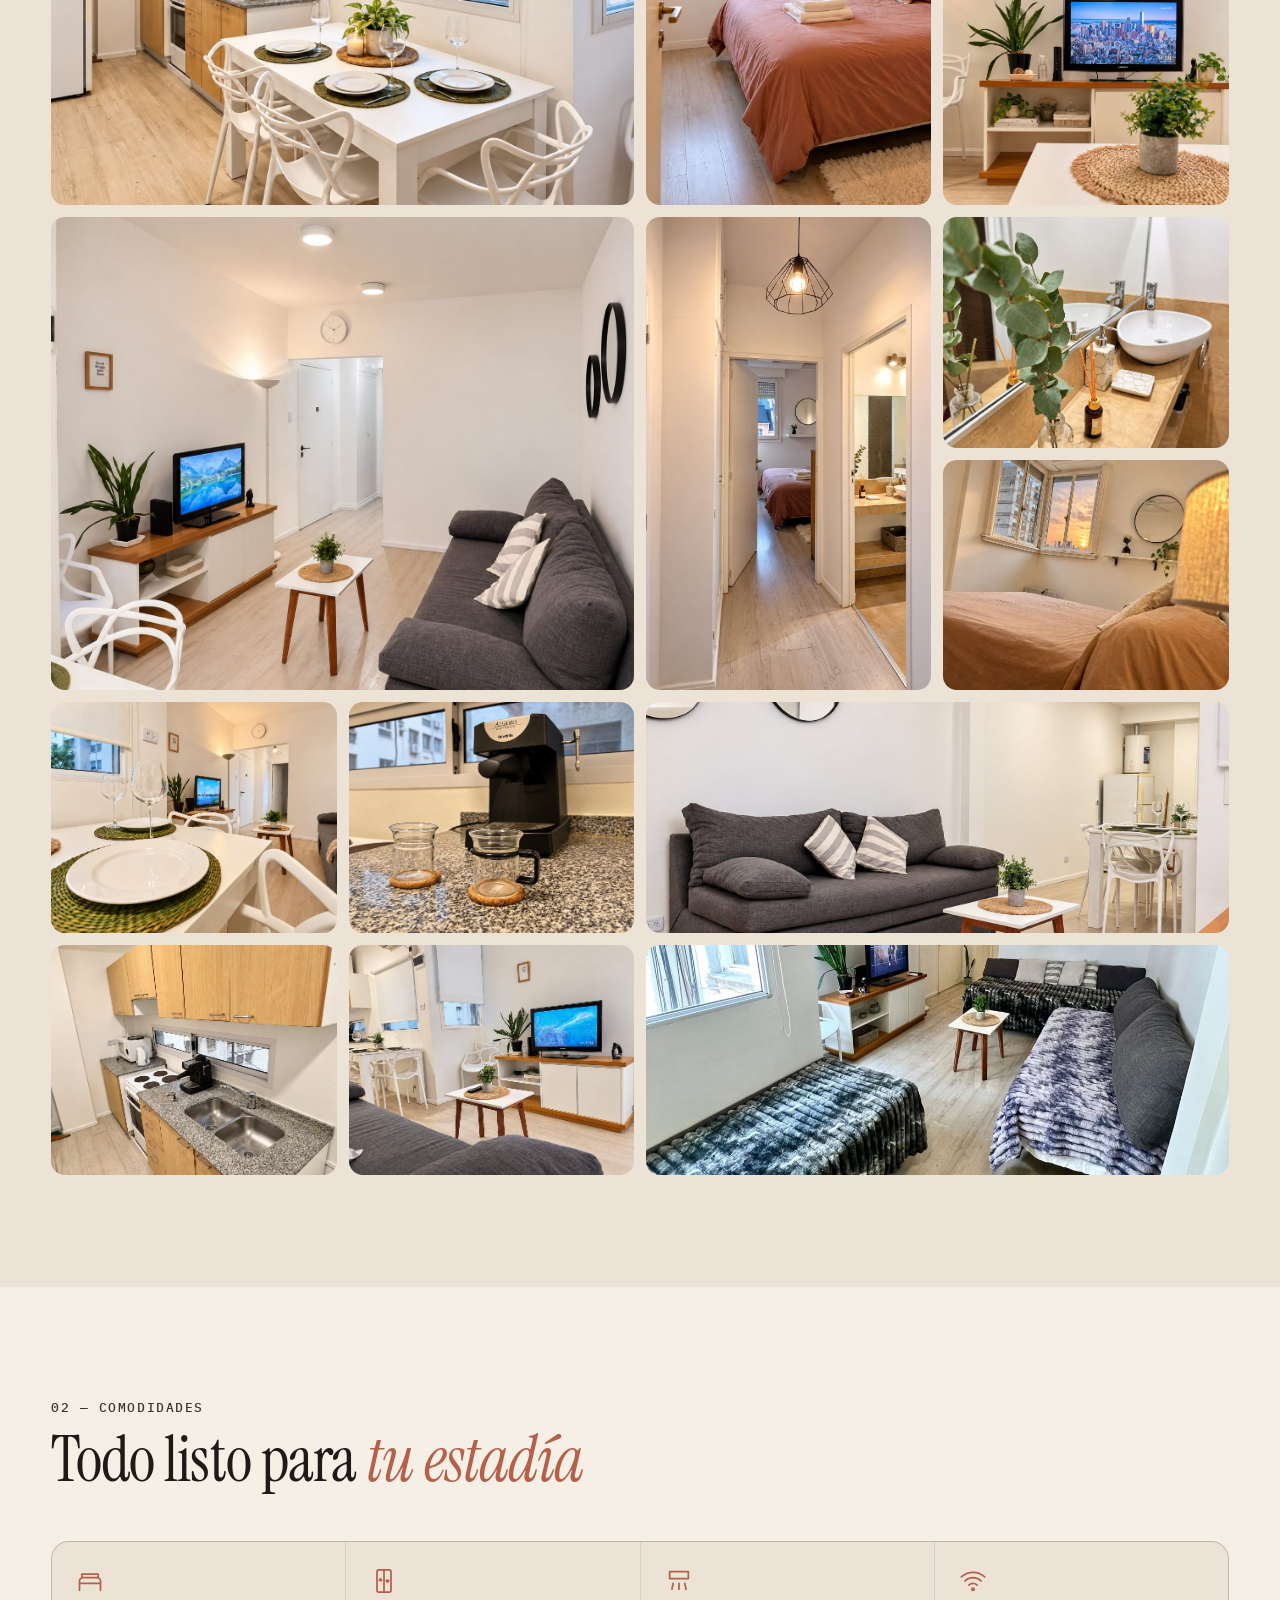
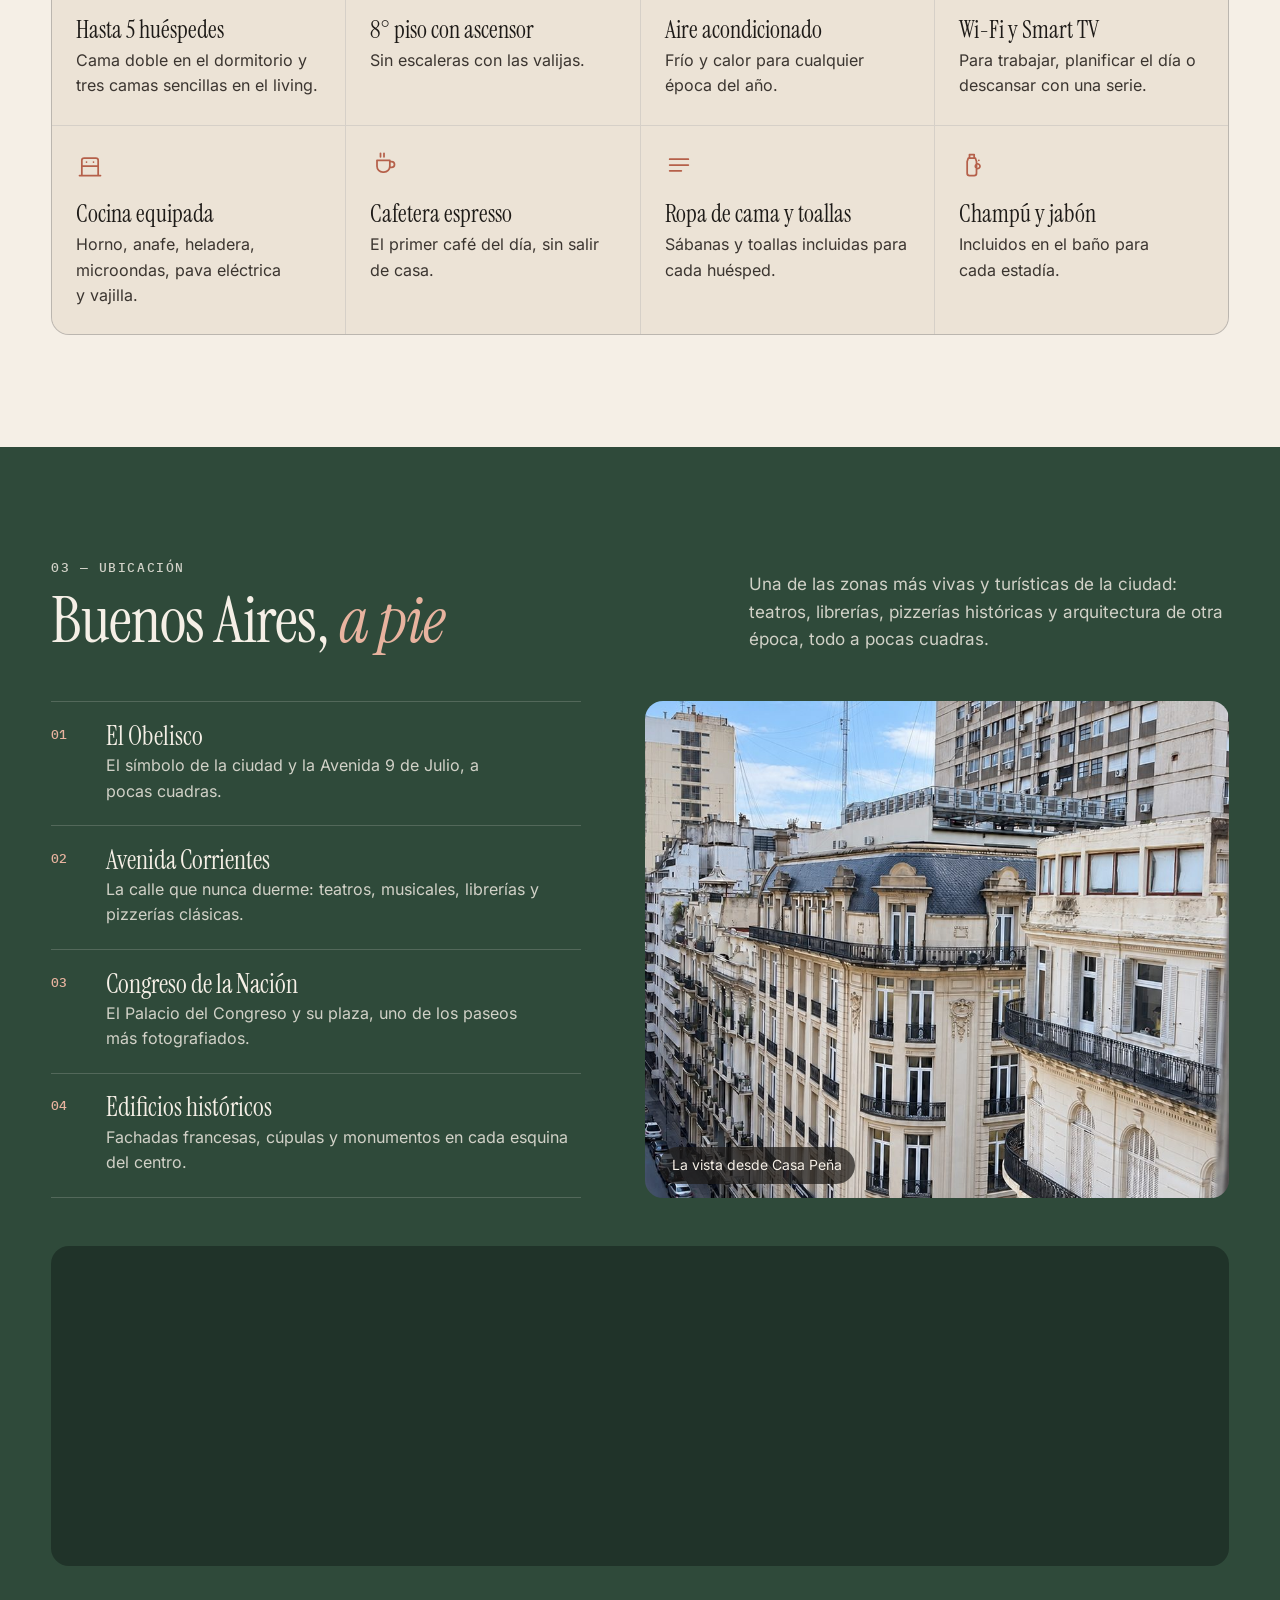
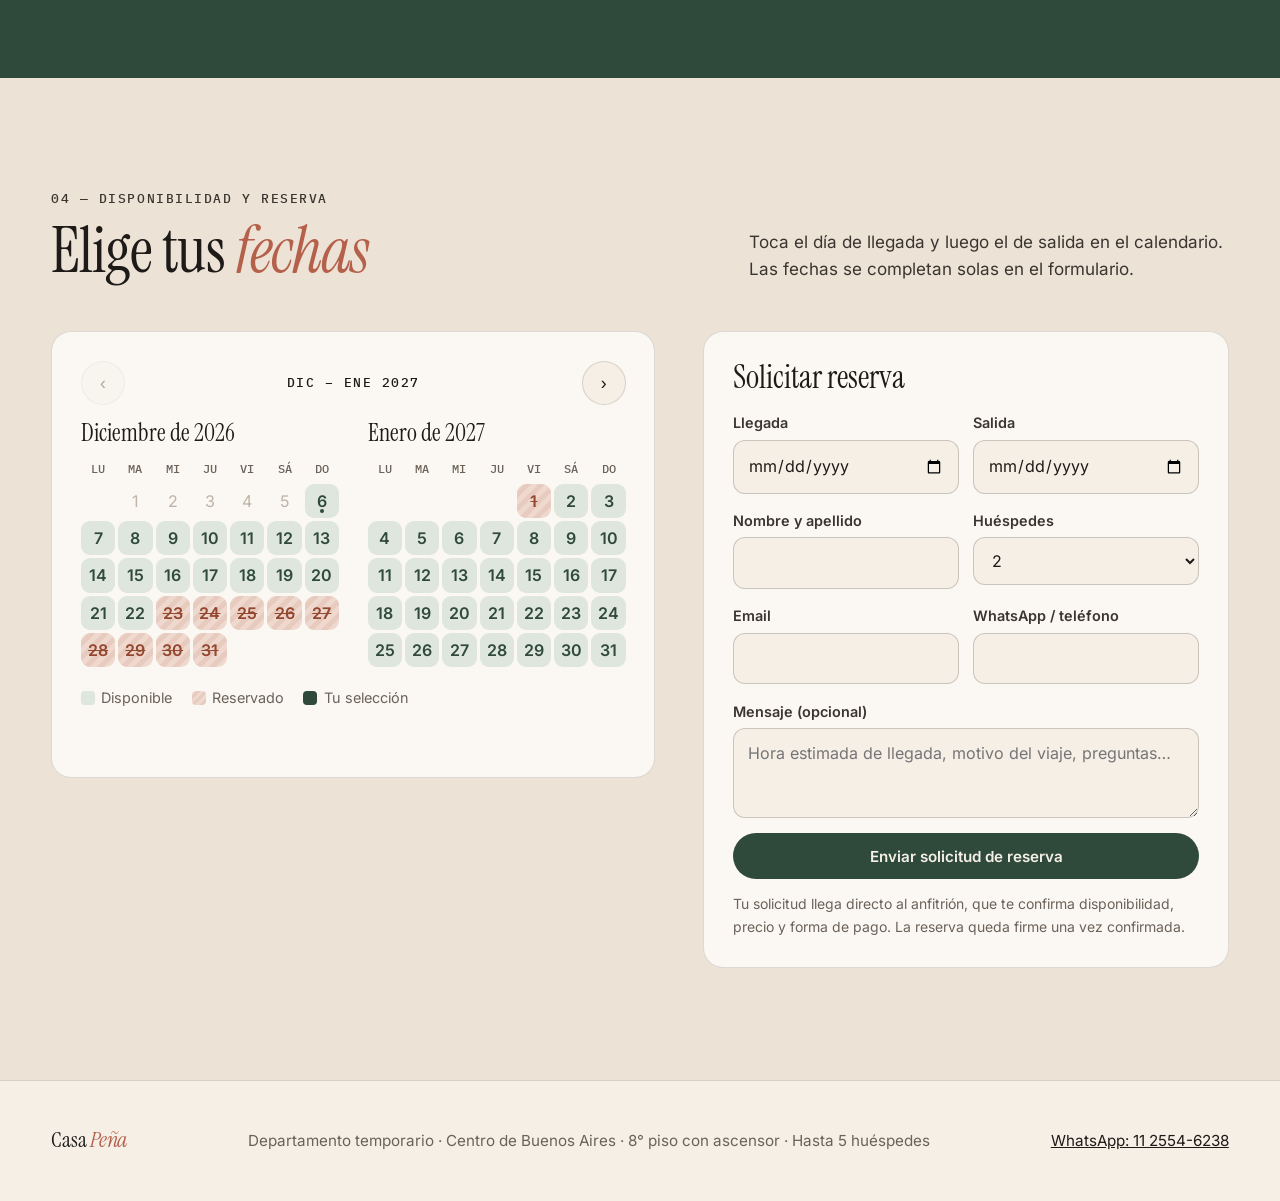
==== commit 782914f1: "Casa Peña: vuelve al diseño anterior, legible en celular y con la info nueva Se restaura la página c" ====
--- a/casa-pena/index.html
+++ b/casa-pena/index.html
@@ -2,7 +2,7 @@
 <html lang="es">
 <head>
 <meta charset="utf-8">
-<meta name="viewport" content="width=device-width, initial-scale=1, viewport-fit=cover">
+<meta name="viewport" content="width=device-width, initial-scale=1">
 <meta name="theme-color" content="#f5efe6">
 <title>Casa Peña — Departamento para 5 en el centro de Buenos Aires</title>
 <meta name="description" content="Casa Peña: departamento para hasta 5 huéspedes, en un 8° piso con ascensor, a pasos del Obelisco, la Avenida Corrientes y el Congreso de la Nación. Consulta disponibilidad y reserva online.">
@@ -24,415 +24,264 @@
 @font-face{font-family:"Instrument Serif";font-style:normal;font-weight:400;font-display:swap;src:url("../fonts/instrument-serif-regular.woff2") format("woff2")}
 @font-face{font-family:"Instrument Serif";font-style:italic;font-weight:400;font-display:swap;src:url("../fonts/instrument-serif-italic.woff2") format("woff2")}
 
-/* Paleta "atardecer porteño": la noche azul pizarra, el rosa del cielo de las fotos,
-   la terracota de la ropa de cama y el crema de las paredes. */
 :root{
-  --night:#2f4a3a;--night-2:#284033;--night-line:rgba(245,239,230,.18);
-  --cream:#f5efe6;--stone:#ece3d6;--card:#fbf8f3;
   --ink:#1d1a17;--ink-soft:#3b3530;--muted:#6b6259;
-  --dusk:#e8b39f;--terra:#b5604a;--terra-deep:#94472f;--brass:#b8935a;
-  --free:#dfe6dd;--free-ink:#2f4a3a;--free-hover:#c9d6c7;
+  --paper:#f5efe6;--paper-2:#ece3d6;--card:#fbf8f3;
+  --terra:#b5604a;--terra-deep:#94472f;--green:#2f4a3a;--green-soft:#dfe6dd;
   --hair:1px solid rgba(29,26,23,.14);
   --serif:"Instrument Serif",Georgia,"Times New Roman",serif;
   --sans:"Inter","Helvetica Neue",Arial,sans-serif;
   --mono:"IBM Plex Mono","Courier New",monospace;
   --gutter:clamp(16px,4vw,56px);
-  --ease:cubic-bezier(.23,1,.32,1);--ease-out:cubic-bezier(.16,1,.3,1);
-  --arch:999px 999px 18px 18px;
+  --ease:cubic-bezier(.23,1,.32,1);
 }
 *{box-sizing:border-box}
-html{scroll-behavior:smooth;scroll-padding-top:72px}
-:root{--target:24px}
-@media (pointer:coarse){:root{--target:44px}}
-:where(button,select,textarea,input,.btn){min-block-size:var(--target)}
-body{margin:0;background:var(--cream);color:var(--ink);font:400 1.0625rem/1.6 var(--sans);-webkit-font-smoothing:antialiased;overflow-wrap:break-word}
+html{scroll-behavior:smooth}
+body{margin:0;background:var(--paper);color:var(--ink);font:400 1.0625rem/1.6 var(--sans);-webkit-font-smoothing:antialiased;overflow-x:hidden}
 img{display:block;width:100%;height:auto}
 a{color:inherit}
 h1,h2,h3{font-family:var(--serif);font-weight:400;margin:0;line-height:1.02;text-wrap:balance}
-p,li{margin:0;text-wrap:pretty}
+p{margin:0;text-wrap:pretty}
 em{font-family:var(--serif);font-style:italic}
 :focus-visible{outline:2px solid var(--terra);outline-offset:3px}
 .wrap{max-width:1280px;margin:0 auto;padding:0 var(--gutter)}
-.meta{font:500 .72rem/1.3 var(--mono);text-transform:uppercase;letter-spacing:.14em;color:var(--muted)}
-section[id]{scroll-margin-top:70px}
-.btn{display:inline-flex;align-items:center;justify-content:center;gap:.55rem;border:0;cursor:pointer;font:600 .95rem/1 var(--sans);text-decoration:none;padding:1rem 1.5rem;border-radius:999px;background:var(--night);color:var(--cream);transition:background-color .2s ease,color .2s ease,transform .16s var(--ease-out);-webkit-tap-highlight-color:transparent}
-@media (hover:hover) and (pointer:fine){.btn:hover{background:#243a2d}}
-.btn:active{transform:scale(.97)}
-.btn.small{padding:.7rem 1.15rem;font-size:.85rem}
-.btn.line{background:transparent;color:inherit;box-shadow:inset 0 0 0 1px currentColor}
-@media (hover:hover) and (pointer:fine){.btn.line:hover{background:var(--ink);color:var(--cream)}}
-.btn svg{width:18px;height:18px;flex:none}
-
-/* ---------- header ---------- */
-.top{position:fixed;inset:0 0 auto;z-index:50;color:var(--ink);background:rgba(245,239,230,.9);backdrop-filter:blur(12px);-webkit-backdrop-filter:blur(12px);border-bottom:var(--hair)}
-.top{padding-top:env(safe-area-inset-top,0px)}
-.top .wrap{display:flex;align-items:center;justify-content:space-between;height:68px;gap:1rem}
-.top.solid{background:rgba(245,239,230,.92);backdrop-filter:blur(12px);-webkit-backdrop-filter:blur(12px);color:var(--ink);box-shadow:0 1px 0 rgba(29,26,23,.1)}
-.brand{font:400 1.7rem/1 var(--serif);text-decoration:none;letter-spacing:-.01em;display:inline-flex;align-items:center;gap:.55rem}
-.brand i{display:inline-block;width:16px;height:22px;border-radius:999px 999px 2px 2px;background:var(--terra)}
-.top.solid .brand i{background:var(--terra)}
+.meta{font:500 .8rem/1.35 var(--mono);text-transform:uppercase;letter-spacing:.12em;color:var(--muted)}
+section[id]{scroll-margin-top:72px}
+
+/* header */
+.top{position:sticky;top:0;z-index:50;background:rgba(245,239,230,.88);backdrop-filter:blur(10px);-webkit-backdrop-filter:blur(10px);border-bottom:var(--hair)}
+.top .wrap{display:flex;align-items:center;justify-content:space-between;height:64px;gap:1rem}
+.brand{font:400 1.7rem/1 var(--serif);text-decoration:none;letter-spacing:-.01em}
 .brand em{color:var(--terra)}
-.top.solid .brand em{color:var(--terra)}
-.nav{display:flex;gap:1.8rem;font-size:.9rem}
-.nav a{text-decoration:none;opacity:.82}
-.nav a:hover{opacity:1}
-@media (max-width:860px){.nav{display:none}}
-
-/* ---------- hero ---------- */
-.hero{background:var(--cream);color:var(--ink);position:relative;overflow:hidden;padding:clamp(6.5rem,11vw,8.5rem) 0 clamp(3.5rem,7vw,6rem)}
-.hero::before{content:"";position:absolute;width:70vw;height:70vw;max-width:900px;max-height:900px;right:-18vw;top:-22vw;border-radius:50%;background:radial-gradient(circle,rgba(181,96,74,.13),rgba(181,96,74,0) 65%);pointer-events:none}
-.hero .wrap{position:relative;display:grid;grid-template-columns:minmax(0,1.1fr) minmax(0,.9fr);gap:clamp(2rem,6vw,5rem);align-items:center}
-.hero .meta{color:var(--muted)}
-.hero h1{font-size:clamp(3rem,7.6vw,6.8rem);letter-spacing:-.025em;margin:1.1rem 0 1.4rem}
-.hero h1 em{color:var(--terra)}
-.hero .lead{font-size:clamp(1.05rem,1.45vw,1.2rem);color:var(--ink-soft);max-width:33rem}
-.hero .ctas{display:flex;flex-wrap:wrap;gap:.8rem;margin-top:2.2rem}
-.facts{display:flex;flex-wrap:wrap;gap:1.2rem 2.4rem;margin:2.8rem 0 0;padding:1.6rem 0 0;border-top:var(--hair);list-style:none}
-.facts b{display:block;font:400 2.2rem/1 var(--serif);color:var(--ink)}
-.facts span{display:block;margin-top:.35rem;line-height:1.35;font-size:.8rem;color:var(--muted)}
-.arches{position:relative;padding:0 0 12% 0}
-.arches figure{margin:0;overflow:hidden;border-radius:var(--arch);background:var(--stone)}
-.arches img{width:100%;height:100%;object-fit:cover}
-.arch-main{aspect-ratio:3/4.4;width:82%;margin-left:auto!important;box-shadow:0 40px 80px -40px rgba(29,26,23,.5)}
-.arch-small{position:absolute;left:0;bottom:0;width:42%;aspect-ratio:3/4.2;border:6px solid var(--cream)!important;box-sizing:content-box}
-.arches .tag{position:absolute;right:4%;bottom:15%;background:var(--card);color:var(--ink);border-radius:14px;padding:.8rem 1rem;font-size:.82rem;line-height:1.3;box-shadow:0 20px 40px -20px rgba(29,26,23,.45);max-width:13rem}
-.arches .tag b{display:block;font:400 1.2rem/1.1 var(--serif)}
+.nav{display:flex;gap:1.6rem;font-size:.92rem}
+.nav a{text-decoration:none;color:var(--ink-soft)}
+.nav a:hover{color:var(--terra)}
+.btn{display:inline-flex;align-items:center;justify-content:center;gap:.5rem;border:0;cursor:pointer;font:600 .95rem/1 var(--sans);text-decoration:none;padding:.95rem 1.4rem;border-radius:999px;background:var(--green);color:var(--paper);transition:background .2s,transform .2s var(--ease)}
+.btn:hover{background:#243a2d;transform:translateY(-1px)}
+.btn.small{padding:.7rem 1.1rem;font-size:.9rem;min-height:44px}
+.btn.ghost{background:transparent;color:var(--ink);box-shadow:inset 0 0 0 1px var(--ink)}
+.btn.ghost:hover{background:var(--ink);color:var(--paper)}
+@media (max-width:820px){.nav{display:none}}
+
+/* hero */
+.banner{position:relative;isolation:isolate;overflow:hidden;color:var(--paper);height:clamp(230px,30vw,380px);display:flex;align-items:flex-end;padding-bottom:clamp(1.4rem,3vw,2.6rem)}
+.banner-bg{position:absolute;inset:0;z-index:-2;width:100%;height:100%;object-fit:cover;object-position:35% 45%}
+.banner::before{content:"";position:absolute;inset:0;z-index:-1;background:linear-gradient(100deg,rgba(24,21,18,.8) 0%,rgba(24,21,18,.5) 50%,rgba(24,21,18,.15) 100%),linear-gradient(0deg,rgba(24,21,18,.45) 0%,rgba(24,21,18,0) 55%)}
+.banner .wrap{width:100%}
+.banner .meta{color:rgba(245,239,230,.78)}
+.banner h1{font-size:clamp(2.5rem,6.2vw,5.6rem);letter-spacing:-.02em;margin:.6rem 0 0;max-width:14ch}
+.banner h1 em{color:#f0b9a2}
+.hero{padding:clamp(2.2rem,5vw,4rem) 0 clamp(3rem,6vw,5rem)}
+.hero .wrap{display:grid;grid-template-columns:minmax(0,1.05fr) minmax(0,1fr);gap:clamp(2rem,5vw,4.5rem);align-items:center}
+.hero .lead{font-size:clamp(1.05rem,1.5vw,1.2rem);color:var(--ink-soft);max-width:34rem;margin-top:0}
+.hero .ctas{display:flex;flex-wrap:wrap;gap:.8rem;margin-top:2rem}
+.facts{display:grid;grid-template-columns:repeat(5,auto);justify-content:start;gap:.6rem 2rem;margin-top:2.6rem;padding-top:1.6rem;border-top:var(--hair)}
+.facts b{display:block;font:400 2rem/1 var(--serif)}
+.facts span{font-size:.9rem;color:var(--muted)}
+.collage{position:relative;display:grid;grid-template-columns:repeat(2,minmax(0,1fr));gap:14px;align-items:start}
+.collage figure{margin:0;position:relative;border-radius:20px;overflow:hidden;aspect-ratio:9/15;box-shadow:0 30px 60px -30px rgba(29,26,23,.5)}
+.collage figure img{width:100%;height:100%;object-fit:cover}
+.collage figure:nth-child(2){margin-top:14%}
+.collage figcaption{position:absolute;left:10px;bottom:10px;font:500 .75rem/1.2 var(--mono);text-transform:uppercase;letter-spacing:.1em;color:var(--paper);background:rgba(24,21,18,.45);backdrop-filter:blur(8px);-webkit-backdrop-filter:blur(8px);padding:.5rem .7rem;border-radius:999px}
+.stamp{position:absolute;left:-18px;bottom:22px;background:var(--card);border-radius:14px;padding:.85rem 1.1rem;box-shadow:0 18px 40px -20px rgba(29,26,23,.45);font-size:.85rem;line-height:1.35}
+.stamp b{font-family:var(--serif);font-weight:400;font-size:1.25rem;display:block}
 @media (max-width:900px){
   .hero .wrap{grid-template-columns:minmax(0,1fr)}
-  .arches{max-width:420px;width:100%;margin:0 auto}
+  .facts{grid-template-columns:repeat(3,auto);gap:1rem 1.6rem}
+  .stamp{left:10px}
+  .stamp{display:none}
 }
-@media (max-width:600px){
-  .hero{padding-top:5.6rem}
-  .hero h1{margin:.9rem 0 1.1rem}
-  .hero .lead{font-size:1.02rem}
-  .hero .ctas .btn{flex:1 1 100%}
-  .facts{display:grid;grid-template-columns:repeat(2,minmax(0,1fr));gap:1.3rem 1rem;margin-top:2.2rem}
-  .facts li{display:grid;grid-template-columns:auto 1fr;align-items:center;gap:.75rem}
-  .facts b{font-size:2rem;min-width:2.2ch}
-  .facts span{margin-top:0}
-  .arches{max-width:340px;margin-top:.6rem}
-  .arches .tag{display:none}
-}
-
-/* ---------- ticker ---------- */
-.ticker{background:var(--terra);color:#fff;overflow:hidden;white-space:nowrap;padding:.85rem 0}
-.ticker div{display:inline-flex;gap:2.4rem;animation:tick 38s linear infinite;font:400 1.35rem/1 var(--serif)}
-.ticker span::after{content:"✦";font-size:.7rem;margin-left:2.4rem;vertical-align:.3rem;opacity:.7}
-@keyframes tick{to{transform:translateX(-50%)}}
-.ticker:hover div{animation-play-state:paused}
-
-/* ---------- sections ---------- */
-.sec{padding:clamp(4.5rem,9vw,7.5rem) 0}
-.sec-head{display:grid;grid-template-columns:minmax(0,1fr) minmax(0,26rem);gap:1.5rem 3rem;align-items:end;margin-bottom:clamp(2.4rem,5vw,4rem)}
-.sec-head h2{font-size:clamp(2.5rem,5.4vw,4.4rem);letter-spacing:-.018em;margin-top:.8rem}
+
+/* sections */
+.sec{padding:clamp(4rem,9vw,7rem) 0}
+.sec-head{display:flex;justify-content:space-between;align-items:end;gap:2rem;flex-wrap:wrap;margin-bottom:clamp(2rem,4vw,3rem)}
+.sec-head h2{font-size:clamp(2.4rem,5vw,4rem);letter-spacing:-.015em;margin-top:.7rem}
 .sec-head h2 em{color:var(--terra)}
-.sec-head p{color:var(--ink-soft)}
-@media (max-width:760px){.sec-head{grid-template-columns:1fr}}
-.stone{background:var(--stone)}
-.dark{background:var(--night);color:var(--cream)}
-.dark .meta{color:var(--dusk)}
-.dark .sec-head p{color:rgba(245,239,230,.78)}
-.dark .sec-head h2 em{color:var(--dusk)}
-
-/* ---------- rooms ---------- */
-.rooms{display:grid;gap:clamp(3rem,7vw,6rem)}
-.room{display:grid;grid-template-columns:minmax(0,1.25fr) minmax(0,1fr);gap:clamp(1.5rem,5vw,4.5rem);align-items:center}
-.room:nth-child(even) .room-pics{order:2}
-.room-pics{display:grid;grid-template-columns:1.5fr 1fr;gap:12px;align-items:end}
-.room-pics button{all:unset;cursor:zoom-in;display:block;overflow:hidden;border-radius:16px;background:var(--stone);position:relative}
-.room-pics button:focus-visible{outline:2px solid var(--terra);outline-offset:3px}
-.room-pics button:first-child{border-radius:var(--arch);aspect-ratio:3/3.7}
-.room-pics button:nth-child(2){aspect-ratio:3/3.4}
-.room-pics img{width:100%;height:100%;object-fit:cover;transition:transform .8s var(--ease)}
-@media (hover:hover) and (pointer:fine){.room-pics button:hover img{transform:scale(1.03)}}
-.room-pics button:active{transform:scale(.985)}
-.room-pics button{transition:transform .16s var(--ease-out)}
-.room .n{font:400 4.5rem/1 var(--serif);color:var(--terra);opacity:.5}
-.room h3{font-size:clamp(2rem,3.6vw,2.9rem);margin:.4rem 0 .9rem}
-.room p{color:var(--ink-soft);max-width:28rem}
-.room ul{list-style:none;padding:0;margin:1.3rem 0 0;display:flex;flex-wrap:wrap;gap:.5rem}
-.room li{font-size:.8rem;padding:.42rem .8rem;border-radius:999px;border:var(--hair);background:var(--card)}
-@media (max-width:820px){.room{grid-template-columns:1fr}.room:nth-child(even) .room-pics{order:0}}
-@media (max-width:600px){.room{gap:1.2rem}.room .n{font-size:2.6rem}.room h3{margin-top:.1rem}.rooms{gap:3.4rem}.room-pics{gap:8px}}
-.all-photos{margin-top:clamp(3rem,6vw,4.5rem);display:flex;justify-content:center}
-.all-photos .btn{background:var(--night)}
-@media (hover:hover) and (pointer:fine){.all-photos .btn:hover{background:#243a2d}}
-
-/* lightbox */
-dialog.lb{border:0;padding:0;background:transparent;max-width:min(94vw,1300px);max-height:94vh}
-dialog.lb:modal{overscroll-behavior:contain}
-dialog.lb[open]{animation:lb-in .22s var(--ease-out)}
-dialog.lb[open]::backdrop{animation:fade .22s ease-out}
-@keyframes lb-in{from{opacity:0;transform:scale(.96)}}
-@keyframes fade{from{opacity:0}}
-#lb-img{transition:opacity .15s ease}
-dialog.lb::backdrop{background:rgba(20,18,16,.92);overflow:hidden;overscroll-behavior:contain}
-dialog.lb img{max-height:84vh;width:auto;max-width:100%;border-radius:12px;margin:auto}
-.lb-bar{display:flex;justify-content:space-between;align-items:center;gap:.6rem;color:var(--cream);padding:.8rem .2rem 0;font-size:.9rem;flex-wrap:wrap}
-.lb-bar button{background:none;border:1px solid rgba(245,239,230,.4);color:var(--cream);border-radius:999px;padding:.5rem 1rem;cursor:pointer;font:inherit}
-.lb-bar button:hover{background:rgba(245,239,230,.12)}
-#lb-cap{flex:1;text-align:center;opacity:.8}
-@media (max-width:600px){
-  dialog.lb{width:100vw;max-width:100vw;height:100vh;height:100dvh;max-height:none;margin:0;background:#161412}
-  dialog.lb[open]{display:flex;flex-direction:column;justify-content:center;padding:0 0 max(12px,env(safe-area-inset-bottom,0px))}
-  dialog.lb img{max-height:calc(100dvh - 170px);border-radius:0;width:100%;object-fit:contain}
-  .lb-bar{display:grid;grid-template-columns:1fr 1fr;gap:.7rem;padding:1rem 16px 0}
-  #lb-cap{grid-column:1/-1;order:-1;font-size:.85rem}
-  #lb-prev{justify-self:start}#lb-next{justify-self:end}
-  #lb-close{position:fixed;top:max(14px,env(safe-area-inset-top,0px));right:14px;background:rgba(29,26,23,.7)}
-}
-
-/* ---------- amenities ---------- */
-.amen-wrap{display:grid;grid-template-columns:minmax(0,.8fr) minmax(0,1.4fr);gap:clamp(2rem,6vw,5rem);align-items:start}
-.big5{position:sticky;top:96px;background:var(--night);color:var(--cream);border-radius:var(--arch);padding:clamp(3.5rem,7vw,5rem) 2rem 2.2rem;text-align:center}
-.big5 b{display:block;font:400 clamp(7rem,14vw,10rem)/.85 var(--serif);color:var(--dusk)}
-.big5 p{font-size:1.05rem;margin-top:.8rem}
-.big5 small{display:block;margin-top:1.4rem;padding-top:1.2rem;border-top:1px solid var(--night-line);color:rgba(245,239,230,.66);font-size:.85rem}
-.amen{list-style:none;margin:0;padding:0;display:grid;grid-template-columns:1fr 1fr;gap:0 2.4rem}
-.amen li{display:grid;align-content:start;grid-template-columns:40px 1fr;gap:.2rem 1rem;padding:1.4rem 0;border-bottom:var(--hair)}
-.amen li:nth-child(-n+2){border-top:var(--hair)}
-.amen li:last-child:nth-child(odd){grid-column:1/-1}
-.amen svg{grid-row:span 2;width:30px;height:30px;stroke:var(--terra);fill:none;stroke-width:1.5;stroke-linecap:round;stroke-linejoin:round;margin-top:.15rem}
-.amen h3{font-size:1.55rem}
-.amen p{font-size:.93rem;color:var(--ink-soft)}
-@media (max-width:860px){.amen-wrap{grid-template-columns:1fr}.big5{position:static;max-width:380px;width:100%;margin:0 auto}}
-@media (max-width:600px){.big5{max-width:290px;padding:2.6rem 1.4rem 1.6rem}.big5 b{font-size:6.5rem}}
-@media (max-width:560px){.amen{grid-template-columns:1fr}.amen li:nth-child(2){border-top:0}}
-
-/* ---------- location ---------- */
-.loc{display:grid;grid-template-columns:minmax(0,1fr) minmax(0,1fr);gap:clamp(2rem,6vw,5rem);align-items:center}
-.places{list-style:none;margin:0;padding:0;counter-reset:p}
-.places li{display:grid;grid-template-columns:3rem 1fr;gap:.25rem 1rem;padding:1.35rem 0;border-bottom:1px solid var(--night-line)}
-.places li:first-child{border-top:1px solid var(--night-line)}
-.places li::before{counter-increment:p;content:"0" counter(p);font:500 .78rem/2.3 var(--mono);color:var(--dusk);grid-row:span 2}
-.places h3{font-size:1.75rem}
-.places p{color:rgba(245,239,230,.74);font-size:.95rem}
-.loc-pics{position:relative;padding-bottom:10%}
-.loc-pics figure{margin:0;border-radius:var(--arch);overflow:hidden;position:relative}
-.loc-pics figure:first-child{width:78%;aspect-ratio:3/4.3}
-.loc-pics figure:last-child{position:absolute;right:0;bottom:0;width:46%;aspect-ratio:3/4;border:6px solid var(--night)}
-.loc-pics img{width:100%;height:100%;object-fit:cover}
-.loc-pics figcaption{position:absolute;left:14px;bottom:14px;color:var(--cream);font:500 .66rem/1 var(--mono);letter-spacing:.12em;text-transform:uppercase;background:rgba(29,26,23,.7);padding:.5rem .7rem;border-radius:999px}
-.map{margin-top:clamp(3rem,6vw,4.5rem);border-radius:20px;overflow:hidden;height:340px;background:var(--night-2)}
-.map iframe{width:100%;height:100%;border:0;filter:grayscale(.5) contrast(1.05)}
-@media (max-width:860px){.loc{grid-template-columns:1fr}.loc-pics{max-width:480px;width:100%;margin:0 auto}}
-@media (max-width:600px){.loc-pics{padding:0;max-width:340px}.loc-pics figure:first-child{width:100%}.loc-pics figure:last-child{display:none}.map{height:260px}.places h3{font-size:1.55rem}}
-
-/* ---------- booking ---------- */
-.book{display:grid;grid-template-columns:minmax(0,1.15fr) minmax(0,1fr);gap:clamp(1.2rem,3vw,2rem);align-items:start}
-@media (max-width:980px){.book{grid-template-columns:1fr}}
-.panel{background:var(--card);border:var(--hair);border-radius:24px;padding:clamp(1.1rem,3vw,2rem)}
-.cal-nav{display:flex;justify-content:space-between;align-items:center;margin-bottom:1.2rem}
-.cal-nav button{width:44px;height:44px;border-radius:50%;border:var(--hair);background:var(--cream);cursor:pointer;font-size:1.15rem;color:var(--ink)}
-.cal-nav button:hover:not(:disabled){background:var(--night);color:var(--cream)}
+.sec-head p{max-width:30rem;color:var(--ink-soft)}
+.alt{background:var(--paper-2)}
+.dark{background:var(--green);color:var(--paper)}
+.dark .meta{color:rgba(245,239,230,.65)}
+.dark .sec-head p{color:rgba(245,239,230,.82)}
+.dark .sec-head h2 em{color:#e8b39f}
+
+/* gallery */
+.gallery{display:grid;grid-auto-flow:dense;grid-template-columns:repeat(4,1fr);grid-auto-rows:clamp(150px,18vw,240px);gap:12px}
+.gallery button{all:unset;cursor:zoom-in;position:relative;overflow:hidden;border-radius:14px;background:var(--paper-2)}
+.gallery button:focus-visible{outline:2px solid var(--terra);outline-offset:3px}
+.gallery img{width:100%;height:100%;object-fit:cover;transition:transform .7s var(--ease)}
+.gallery button:hover img{transform:scale(1.04)}
+.gallery .g-wide{grid-column:span 2}.gallery .g-tall{grid-row:span 2}.gallery .g-big{grid-column:span 2;grid-row:span 2}
+@media (max-width:760px){.gallery{grid-template-columns:repeat(2,1fr);grid-auto-rows:42vw;grid-auto-flow:dense}}
+dialog.lb{border:0;padding:0;background:transparent;max-width:min(94vw,1300px);max-height:92vh}
+dialog.lb::backdrop{background:rgba(20,18,16,.9)}
+dialog.lb img{max-height:86vh;width:auto;max-width:100%;border-radius:10px;margin:auto}
+.lb-bar{display:flex;justify-content:space-between;align-items:center;color:var(--paper);padding:.7rem .2rem 0;font-size:.9rem}
+.lb-bar button{background:none;border:1px solid rgba(245,239,230,.4);color:var(--paper);border-radius:999px;padding:.45rem .9rem;cursor:pointer;font:inherit;min-height:44px}
+@media (max-width:600px){.lb-bar{flex-wrap:wrap;gap:.6rem}#lb-count{order:-1;width:100%;text-align:center}}
+
+/* amenities */
+.amen{display:grid;grid-template-columns:repeat(4,1fr);gap:1px;background:rgba(29,26,23,.14);border:var(--hair);border-radius:18px;overflow:hidden}
+.amen div{background:var(--paper-2);padding:1.6rem 1.5rem}
+.amen h3{font-size:1.5rem;margin:.9rem 0 .35rem}
+.amen p{font-size:1rem;color:var(--ink-soft)}
+.amen svg{width:28px;height:28px;stroke:var(--terra);fill:none;stroke-width:1.5;stroke-linecap:round;stroke-linejoin:round}
+@media (max-width:1060px){.amen{grid-template-columns:1fr 1fr}}
+@media (max-width:520px){.amen{grid-template-columns:1fr}}
+
+/* location */
+.loc{display:grid;grid-template-columns:1fr 1.1fr;gap:clamp(2rem,5vw,4rem);align-items:stretch}
+.places{list-style:none;margin:0;padding:0}
+.places li{display:grid;grid-template-columns:2.4rem 1fr;gap:.2rem 1rem;padding:1.3rem 0;border-bottom:1px solid rgba(245,239,230,.18)}
+.places li:first-child{border-top:1px solid rgba(245,239,230,.18)}
+.places .n{font:500 .8rem/1.9 var(--mono);color:#e8b39f}
+.places h3{font-size:1.65rem}
+.places p{grid-column:2;color:rgba(245,239,230,.82);font-size:1rem}
+.loc-img{position:relative;border-radius:18px;overflow:hidden;min-height:420px}
+.loc-img img{position:absolute;inset:0;height:100%;object-fit:cover}
+.loc-img figcaption{position:absolute;left:14px;bottom:14px;background:rgba(29,26,23,.7);color:var(--paper);font-size:.875rem;padding:.45rem .8rem;border-radius:999px}
+.map{margin-top:clamp(2rem,4vw,3rem);border-radius:18px;overflow:hidden;height:320px;background:#203329}
+.map iframe{width:100%;height:100%;border:0;filter:grayscale(.35) contrast(1.05)}
+@media (max-width:860px){.loc{grid-template-columns:1fr}.loc-img{min-height:360px}}
+
+/* booking */
+.book{display:grid;grid-template-columns:1.15fr 1fr;gap:clamp(1.5rem,4vw,3rem);align-items:start}
+@media (max-width:960px){.book{grid-template-columns:1fr}}
+.panel{background:var(--card);border:var(--hair);border-radius:20px;padding:clamp(1.1rem,3vw,1.8rem)}
+.cal-nav{display:flex;justify-content:space-between;align-items:center;margin-bottom:1rem}
+.cal-nav button{width:44px;height:44px;border-radius:50%;border:var(--hair);background:var(--paper);cursor:pointer;font-size:1.1rem;color:var(--ink)}
 .cal-nav button:disabled{opacity:.35;cursor:default}
 .cal-nav .meta{color:var(--ink)}
-.months{display:grid;grid-template-columns:1fr 1fr;gap:2rem}
-@media (max-width:640px){.months{grid-template-columns:1fr}.months .m:nth-child(2){display:none}.legend{gap:.5rem 1rem}}
-.m h3{font-size:1.55rem;margin-bottom:.8rem}
+.months{display:grid;grid-template-columns:1fr 1fr;gap:1.8rem}
+@media (max-width:640px){.months{grid-template-columns:1fr}.months .m:nth-child(2){display:none}.book > .panel:first-child{padding:1rem .8rem}}
+.m h3{font-size:1.5rem;margin-bottom:.7rem}
 .m h3::first-letter{text-transform:uppercase}
 .grid7{display:grid;grid-template-columns:repeat(7,1fr);gap:3px}
-.dow{font:500 .66rem/2 var(--mono);text-align:center;color:var(--muted);text-transform:uppercase}
-.d{aspect-ratio:1;border:0;border-radius:10px;background:var(--free);color:var(--free-ink);font:600 .88rem/1 var(--sans);cursor:pointer;position:relative;padding:0;transition:background-color .15s ease,transform .12s var(--ease-out);-webkit-tap-highlight-color:transparent}
-.d:not(:disabled):active{transform:scale(.92)}
-@media (hover:hover) and (pointer:fine){.d:hover{background:var(--free-hover)}}
-.d.past{background:transparent;color:#a99f93;cursor:default;font-weight:400}
+.dow{font:500 .75rem/2 var(--mono);text-align:center;color:var(--muted);text-transform:uppercase}
+.d{aspect-ratio:1;border:0;border-radius:9px;background:var(--green-soft);color:var(--green);font:600 1rem/1 var(--sans);cursor:pointer;position:relative;padding:0;transition:background .15s}
+.d:hover{background:#c9d6c7}
+.d.past{background:transparent;color:#bdb3a7;cursor:default;font-weight:400}
 .d.busy{background:repeating-linear-gradient(135deg,#efd9cf 0 5px,#e7cbbf 5px 10px);color:var(--terra-deep);text-decoration:line-through;cursor:not-allowed}
 .d.today::after{content:"";position:absolute;left:50%;bottom:5px;width:4px;height:4px;margin-left:-2px;border-radius:50%;background:currentColor}
 .d.inrange{background:#cfdccd;border-radius:0}
-.d.sel{background:var(--night);color:var(--cream)}
+.d.sel{background:var(--green);color:var(--paper)}
 .empty{aspect-ratio:1}
-.legend{display:flex;flex-wrap:wrap;gap:1.2rem;margin-top:1.3rem;font-size:.82rem;color:var(--muted)}
+.legend{display:flex;flex-wrap:wrap;gap:.6rem 1.2rem;margin-top:1.2rem;font-size:.9rem;color:var(--muted)}
 .legend i{display:inline-block;width:14px;height:14px;border-radius:4px;vertical-align:-2px;margin-right:.4rem}
-.cal-msg{margin-top:1rem;min-height:1.5em;font-size:.9rem;color:var(--terra-deep)}
-.cal-msg.ok{color:var(--free-ink)}
-.go-form{width:100%;margin-top:.9rem}
-.go-form[hidden]{display:none}
-@media (min-width:981px){.go-form{display:none}}
-
-.form-panel h3{font-size:2.2rem;margin-bottom:.4rem}
-.form-panel h3 em{color:var(--terra)}
-.form-panel .intro{color:var(--muted);font-size:.92rem;margin-bottom:1.4rem}
+.cal-msg{margin-top:1rem;min-height:1.5em;font-size:.95rem;color:var(--terra-deep)}
+.cal-msg.ok{color:var(--green)}
+
 form .row{display:grid;grid-template-columns:1fr 1fr;gap:.9rem}
 @media (max-width:480px){form .row{grid-template-columns:1fr}}
 .f{display:flex;flex-direction:column;gap:.35rem;margin-bottom:.95rem}
-.f label{font-size:.8rem;font-weight:600;color:var(--ink-soft)}
-.f input,.f select,.f textarea{font:inherit;font-size:1rem;color:var(--ink);background:var(--cream);border:1px solid rgba(29,26,23,.2);border-radius:12px;padding:.78rem .85rem;width:100%}
-.f input:focus,.f select:focus,.f textarea:focus{outline:2px solid var(--night);outline-offset:0;border-color:transparent}
+.f label{font-size:.9rem;font-weight:600;color:var(--ink-soft)}
+.f input,.f select,.f textarea{font:inherit;font-size:1rem;color:var(--ink);background:var(--paper);border:1px solid rgba(29,26,23,.2);border-radius:12px;padding:.75rem .85rem;width:100%}
+.f input:focus,.f select:focus,.f textarea:focus{outline:2px solid var(--green);outline-offset:0;border-color:transparent}
 .f textarea{min-height:90px;resize:vertical}
-.summary{background:var(--free);border-radius:12px;padding:.85rem 1rem;font-size:.92rem;color:var(--night);margin-bottom:1rem}
-.form-panel .btn{width:100%;margin-top:.3rem}
-.form-msg{margin-top:.9rem;font-size:.9rem}
+.summary{background:var(--green-soft);border-radius:12px;padding:.85rem 1rem;font-size:.92rem;color:var(--green);margin-bottom:1rem}
+.form-msg{margin-top:.9rem;font-size:.95rem}
 .form-msg.err{color:var(--terra-deep)}
-.form-msg.ok{color:var(--night)}
-.fine{font-size:.8rem;color:var(--muted);margin-top:.9rem}
-
-/* ---------- footer + mobile bar ---------- */
-footer{background:var(--stone);color:var(--muted);padding:clamp(3.5rem,7vw,5rem) 0 2.4rem;font-size:.9rem;border-top:var(--hair)}
-.foot-cta{display:flex;justify-content:space-between;align-items:end;gap:2rem;flex-wrap:wrap;padding-bottom:2.6rem;margin-bottom:2rem;border-bottom:var(--hair)}
-.foot-cta h2{font-size:clamp(2.4rem,5vw,4rem);color:var(--ink);max-width:14ch}
-.foot-cta h2 em{color:var(--terra)}
-.foot-row{display:flex;justify-content:space-between;gap:1rem;flex-wrap:wrap;align-items:center}
-.foot-row .brand{color:var(--ink);font-size:1.4rem}
-.foot-row a{color:var(--ink)}
-.mbar{display:none}
-@media (max-width:760px){
-  .mbar{display:flex;gap:.6rem;position:fixed;left:max(12px,env(safe-area-inset-left,0px));right:max(12px,env(safe-area-inset-right,0px));bottom:max(12px,env(safe-area-inset-bottom,0px));z-index:60;background:rgba(47,74,58,.96);backdrop-filter:blur(10px);-webkit-backdrop-filter:blur(10px);padding:8px;border-radius:999px;box-shadow:0 18px 40px -16px rgba(0,0,0,.55);transform:translateY(140%);transition:transform .32s var(--ease-out)}
-  .mbar.on{transform:none}
-  .mbar .btn{flex:1;padding:.85rem 1rem;font-size:.9rem}
-  .mbar .btn:not(.line){background:var(--cream);color:var(--night)}
-  .mbar .btn.line{flex:0 0 auto;color:var(--cream)}
-  footer{padding-bottom:6.5rem}
-  html{scroll-padding-bottom:calc(5rem + env(safe-area-inset-bottom,0px))}
-}
-@media (prefers-reduced-motion:reduce){*{transition:none!important;animation:none!important;scroll-behavior:auto!important}}
+.form-msg.ok{color:var(--green)}
+.fine{font-size:.875rem;color:var(--muted);margin-top:.9rem}
+
+footer{padding:3rem 0;border-top:var(--hair);font-size:.95rem;color:var(--muted)}
+footer .wrap{display:flex;justify-content:space-between;gap:1rem;flex-wrap:wrap}
+footer .brand{font-size:1.4rem;color:var(--ink)}
+footer a{color:var(--ink)}
+@media (prefers-reduced-motion:reduce){*{transition:none!important;scroll-behavior:auto!important}}
 </style>
 </head>
 <body>
 
-<header class="top" id="top">
+<header class="top">
   <div class="wrap">
-    <a class="brand" href="#inicio"><i aria-hidden="true"></i>Casa <em>Peña</em></a>
+    <a class="brand" href="#inicio">Casa <em>Peña</em></a>
     <nav class="nav" aria-label="Principal">
       <a href="#departamento">El departamento</a>
-      <a href="#comodidades">Comodidades</a>
       <a href="#ubicacion">Ubicación</a>
       <a href="#disponibilidad">Disponibilidad</a>
     </nav>
-    <a class="btn small" href="#disponibilidad">Reservar</a>
+    <a class="btn small" href="#reservar">Reservar</a>
   </div>
 </header>
 
 <main id="inicio">
+  <section class="banner">
+    <img class="banner-bg" src="fotos/vista-calle.jpg" alt="" width="900" height="1600" fetchpriority="high">
+    <div class="wrap">
+      <p class="meta">Buenos Aires · Centro · Obelisco &amp; Corrientes</p>
+      <h1>Tu casa en el <em>corazón</em> de Buenos Aires</h1>
+    </div>
+  </section>
+
   <section class="hero">
     <div class="wrap">
       <div>
-        <p class="meta">Buenos Aires · Centro · Obelisco &amp; Corrientes</p>
-        <h1>Tu casa en el <em>corazón</em> de Buenos Aires</h1>
-        <p class="lead">Un departamento luminoso, cálido y completamente equipado, a pasos del Obelisco, los teatros de la Avenida Corrientes y el Congreso de la Nación. Ideal para familias y grupos de hasta cinco personas.</p>
+        <p class="lead">Un departamento luminoso, cálido y completamente equipado, en un 8° piso con ascensor, a pasos del Obelisco, los teatros de la Avenida Corrientes y el Congreso de la Nación. Ideal para familias y grupos de hasta cinco personas.</p>
         <div class="ctas">
           <a class="btn" href="#disponibilidad">Ver fechas disponibles</a>
-          <a class="btn line" href="#departamento">Recorrer el departamento</a>
-        </div>
-        <ul class="facts">
-          <li><b>5</b><span>huéspedes</span></li>
-          <li><b>4</b><span>camas: 1 doble y 3 sencillas</span></li>
-          <li><b>8°</b><span>piso con ascensor</span></li>
-          <li><b>A/A</b><span>frío / calor</span></li>
-        </ul>
-      </div>
-      <div class="arches">
-        <figure class="arch-main"><img src="fotos/vista-atardecer.jpg" alt="Atardecer rosado sobre los edificios de estilo francés, visto desde la ventana" width="900" height="1599" fetchpriority="high"></figure>
-        <figure class="arch-small"><img src="fotos/dormitorio.jpg" alt="Dormitorio con cama doble y ropa blanca" width="900" height="1600"></figure>
-        <div class="tag"><b>Atardeceres desde la ventana</b>sobre los techos franceses del centro</div>
+          <a class="btn ghost" href="#departamento">Ver fotos</a>
+        </div>
+        <div class="facts">
+          <div><b>5</b><span>huéspedes</span></div>
+          <div><b>1</b><span>dormitorio</span></div>
+          <div><b>1</b><span>baño completo</span></div>
+          <div><b>8°</b><span>piso con ascensor</span></div>
+          <div><b>A/A</b><span>frío / calor</span></div>
+        </div>
+      </div>
+      <div class="collage">
+        <figure><img src="fotos/dormitorio.jpg" alt="Dormitorio con cama doble, ropa blanca y vista a los techos franceses de Buenos Aires" width="900" height="1600"><figcaption>El dormitorio</figcaption></figure>
+        <figure><img src="fotos/vista-atardecer.jpg" alt="Atardecer sobre los edificios de estilo francés, visto desde la ventana" width="900" height="1599"><figcaption>La vista al atardecer</figcaption></figure>
+        <div class="stamp"><b>A pasos del Obelisco</b>Teatros, cafés y cultura a la vuelta</div>
       </div>
     </div>
   </section>
 
-  <div class="ticker" aria-hidden="true">
-    <div>
-      <span>El Obelisco</span><span>Avenida Corrientes</span><span>Congreso de la Nación</span><span>Teatros y musicales</span><span>Pizzerías históricas</span><span>Librerías</span><span>Fachadas francesas</span>
-      <span>El Obelisco</span><span>Avenida Corrientes</span><span>Congreso de la Nación</span><span>Teatros y musicales</span><span>Pizzerías históricas</span><span>Librerías</span><span>Fachadas francesas</span>
-    </div>
-  </div>
-
-  <section class="sec" id="departamento">
+  <section class="sec alt" id="departamento">
     <div class="wrap">
       <div class="sec-head">
         <div>
           <p class="meta">01 — El departamento</p>
           <h2>Pensado para <em>sentirse en casa</em></h2>
         </div>
-        <p>Recórrelo ambiente por ambiente. Toca cualquier foto para verla en grande.</p>
-      </div>
-
-      <div class="rooms">
-        <article class="room">
-          <div class="room-pics">
-            <button data-i="0"><img src="fotos/living-camas.jpg" alt="Living con tres camas sencillas, mesa ratona y TV" loading="lazy" width="1086" height="1448"></button>
-            <button data-i="1"><img src="fotos/sofa-espejos.jpg" alt="Una de las camas sencillas del living, con almohadones y espejos redondos" loading="lazy"></button>
-          </div>
-          <div>
-            <span class="n">01</span>
-            <h3>El living</h3>
-            <p>Un espacio luminoso para llegar después de caminar la ciudad. Tiene tres camas sencillas para tres huéspedes más, Smart TV, aire acondicionado y plantas que le dan vida.</p>
-            <ul><li>3 camas sencillas</li><li>Smart TV</li><li>Wi-Fi</li><li>Aire acondicionado</li></ul>
-          </div>
-        </article>
-
-        <article class="room">
-          <div class="room-pics">
-            <button data-i="2"><img src="fotos/cocina-comedor.jpg" alt="Cocina y comedor con ventanal" loading="lazy"></button>
-            <button data-i="3"><img src="fotos/cafetera.jpg" alt="Cafetera espresso en la cocina" loading="lazy"></button>
-          </div>
-          <div>
-            <span class="n">02</span>
-            <h3>Cocina y comedor</h3>
-            <p>Cocina equipada para preparar desde el desayuno hasta una cena para todos, y una mesa junto a la ventana para compartirla.</p>
-            <ul><li>Horno y anafe</li><li>Heladera</li><li>Microondas</li><li>Cafetera espresso</li></ul>
-          </div>
-        </article>
-
-        <article class="room">
-          <div class="room-pics">
-            <button data-i="4"><img src="fotos/dormitorio-atardecer.jpg" alt="Dormitorio al atardecer" loading="lazy"></button>
-            <button data-i="5"><img src="fotos/pasillo.jpg" alt="Pasillo hacia el dormitorio y el baño" loading="lazy"></button>
-          </div>
-          <div>
-            <span class="n">03</span>
-            <h3>El dormitorio</h3>
-            <p>Cama doble con ropa blanca, luz natural y vista a los techos franceses de Buenos Aires. Silencioso y cálido para descansar de verdad.</p>
-            <ul><li>Cama doble</li><li>Ropa blanca incluida</li><li>Aire acondicionado</li></ul>
-          </div>
-        </article>
-
-        <article class="room">
-          <div class="room-pics">
-            <button data-i="6"><img src="fotos/bano.jpg" alt="Baño con bacha de apoyo y eucalipto" loading="lazy"></button>
-            <button data-i="7"><img src="fotos/comedor-living.jpg" alt="Mesa puesta con vista al living" loading="lazy"></button>
-          </div>
-          <div>
-            <span class="n">04</span>
-            <h3>El baño</h3>
-            <p>Un baño completo cuidado al detalle, con bacha de apoyo y toallas para cada huésped.</p>
-            <ul><li>Baño completo</li><li>Toallas incluidas</li></ul>
-          </div>
-        </article>
-      </div>
-
-      <div class="all-photos">
-        <button class="btn" type="button" id="all-photos">
-          <svg viewBox="0 0 24 24" fill="none" stroke="currentColor" stroke-width="1.6"><rect x="3" y="3" width="7" height="7" rx="1.5"/><rect x="14" y="3" width="7" height="7" rx="1.5"/><rect x="3" y="14" width="7" height="7" rx="1.5"/><rect x="14" y="14" width="7" height="7" rx="1.5"/></svg>
-          Ver todas las fotos
-        </button>
+        <p>Living con tres camas sencillas, comedor para compartir, cocina equipada, dormitorio con vista a la ciudad y un baño cuidado al detalle. Toca cualquier foto para verla en grande.</p>
+      </div>
+      <div class="gallery" id="gallery">
+        <button class="g-big" data-i="0"><img src="fotos/cocina-comedor.jpg" alt="Cocina y comedor con ventanal" loading="lazy"></button>
+        <button class="g-tall" data-i="1"><img src="fotos/dormitorio.jpg" alt="Dormitorio con vista a techos franceses" loading="lazy"></button>
+        <button data-i="2"><img src="fotos/sofa-espejos.jpg" alt="Cama sencilla del living con almohadones y espejos redondos" loading="lazy"></button>
+        <button data-i="3"><img src="fotos/living-tv-detalle.jpg" alt="Mueble de TV con plantas" loading="lazy"></button>
+        <button class="g-big" data-i="4"><img src="fotos/living.jpg" alt="Living completo con TV y mesa ratona" loading="lazy"></button>
+        <button class="g-tall" data-i="5"><img src="fotos/pasillo.jpg" alt="Pasillo hacia el dormitorio y el baño" loading="lazy"></button>
+        <button data-i="6"><img src="fotos/bano.jpg" alt="Baño con bacha de apoyo y eucalipto" loading="lazy"></button>
+        <button data-i="7"><img src="fotos/dormitorio-atardecer.jpg" alt="Dormitorio al atardecer" loading="lazy"></button>
+        <button data-i="8"><img src="fotos/comedor-living.jpg" alt="Mesa puesta con vista al living" loading="lazy"></button>
+        <button data-i="9"><img src="fotos/cafetera.jpg" alt="Cafetera espresso en la cocina" loading="lazy"></button>
+        <button class="g-wide" data-i="10"><img src="fotos/sofa-comedor.jpg" alt="Living integrado con el comedor" loading="lazy"></button>
+        <button data-i="11"><img src="fotos/cocina.jpg" alt="Cocina con horno, anafe eléctrico y bacha doble" loading="lazy"></button>
+        <button data-i="12"><img src="fotos/living-tv.jpg" alt="Living con TV y mesa ratona" loading="lazy"></button>
+        <button class="g-wide" data-i="13"><img src="fotos/living-camas.jpg" alt="Living con tres camas sencillas, mesa ratona y TV" loading="lazy" style="object-position:50% 62%"></button>
       </div>
     </div>
   </section>
 
-  <section class="sec stone" id="comodidades">
+  <section class="sec">
     <div class="wrap">
       <div class="sec-head">
         <div>
           <p class="meta">02 — Comodidades</p>
           <h2>Todo listo para <em>tu estadía</em></h2>
         </div>
-        <p>Llegas, dejas las valijas y ya estás en casa.</p>
-      </div>
-      <div class="amen-wrap">
-        <div class="big5">
-          <b>5</b>
-          <p>huéspedes cómodos</p>
-          <small>Cama doble en el dormitorio y 3 camas sencillas en el living</small>
-        </div>
-        <ul class="amen">
-          <li><svg viewBox="0 0 24 24"><rect x="6" y="2.5" width="12" height="19" rx="1.5"/><path d="M12 2.5v19M9 10l-1 1.5h2zM15 13l1-1.5h-2z"/></svg><h3>8° piso con ascensor</h3><p>Sin escaleras con las valijas, y con vista a los techos del centro.</p></li>
-          <li><svg viewBox="0 0 24 24"><path d="M4 4h16v6H4zM7 14c0 2-1 3-1 5M12 14v5M17 14c0 2 1 3 1 5"/></svg><h3>Aire acondicionado</h3><p>Frío y calor para cualquier época del año.</p></li>
-          <li><svg viewBox="0 0 24 24"><path d="M5 12a10 10 0 0 1 14 0M8.5 15.5a5 5 0 0 1 7 0M2 8.5a15 15 0 0 1 20 0"/><circle cx="12" cy="19" r="1"/></svg><h3>Wi-Fi</h3><p>Para trabajar o planificar el día.</p></li>
-          <li><svg viewBox="0 0 24 24"><rect x="3" y="5" width="18" height="12" rx="2"/><path d="M8 21h8M12 17v4"/></svg><h3>Smart TV</h3><p>Para descansar con una serie después del paseo.</p></li>
-          <li><svg viewBox="0 0 24 24"><path d="M5 21V8a2 2 0 0 1 2-2h10a2 2 0 0 1 2 2v13M5 13h14M9 9.5h.01M15 9.5h.01M3 21h18"/></svg><h3>Cocina equipada</h3><p>Horno, anafe, heladera, microondas, pava eléctrica y vajilla.</p></li>
-          <li><svg viewBox="0 0 24 24"><path d="M6 8h11v5a5 5 0 0 1-5 5h-1a5 5 0 0 1-5-5zM17 9h1.5a2.5 2.5 0 0 1 0 5H17M9 2v3M12 2v3"/></svg><h3>Cafetera espresso</h3><p>El primer café del día, sin salir de casa.</p></li>
-          <li><svg viewBox="0 0 24 24"><path d="M4 7h16M4 12h16M4 17h10"/></svg><h3>Ropa blanca</h3><p>Sábanas y toallas incluidas para cada huésped.</p></li>
-        </ul>
+      </div>
+      <div class="amen">
+        <div><svg viewBox="0 0 24 24"><path d="M3 18v-6a3 3 0 0 1 3-3h12a3 3 0 0 1 3 3v6M3 14h18M5 9V6h14v3M3 18v2M21 18v2"/></svg><h3>Hasta 5 huéspedes</h3><p>Cama doble en el dormitorio y tres camas sencillas en el living.</p></div>
+        <div><svg viewBox="0 0 24 24"><rect x="6" y="2.5" width="12" height="19" rx="1.5"/><path d="M12 2.5v19M9 10l-1 1.5h2zM15 13l1-1.5h-2z"/></svg><h3>8° piso con ascensor</h3><p>Sin escaleras con las valijas.</p></div>
+        <div><svg viewBox="0 0 24 24"><path d="M4 4h16v6H4zM7 14c0 2-1 3-1 5M12 14v5M17 14c0 2 1 3 1 5"/></svg><h3>Aire acondicionado</h3><p>Frío y calor para cualquier época del año.</p></div>
+        <div><svg viewBox="0 0 24 24"><path d="M5 12a10 10 0 0 1 14 0M8.5 15.5a5 5 0 0 1 7 0M2 8.5a15 15 0 0 1 20 0"/><circle cx="12" cy="19" r="1"/></svg><h3>Wi-Fi y Smart TV</h3><p>Para trabajar, planificar el día o descansar con una serie.</p></div>
+        <div><svg viewBox="0 0 24 24"><path d="M5 21V8a2 2 0 0 1 2-2h10a2 2 0 0 1 2 2v13M5 13h14M9 9.5h.01M15 9.5h.01M3 21h18"/></svg><h3>Cocina equipada</h3><p>Horno, anafe, heladera, microondas, pava eléctrica y vajilla.</p></div>
+        <div><svg viewBox="0 0 24 24"><path d="M6 8h11v5a5 5 0 0 1-5 5h-1a5 5 0 0 1-5-5zM17 9h1.5a2.5 2.5 0 0 1 0 5H17M9 2v3M12 2v3"/></svg><h3>Cafetera espresso</h3><p>El primer café del día, sin salir de casa.</p></div>
+        <div><svg viewBox="0 0 24 24"><path d="M4 7h16M4 12h16M4 17h10"/></svg><h3>Ropa de cama y toallas</h3><p>Sábanas y toallas incluidas para cada huésped.</p></div>
+        <div><svg viewBox="0 0 24 24"><path d="M9 3h4v3H9zM8 6h6l1 3v10a2 2 0 0 1-2 2H9a2 2 0 0 1-2-2V9zM18 13a2 2 0 1 0 0 .01M17 8h.01"/></svg><h3>Champú y jabón</h3><p>Incluidos en el baño para cada estadía.</p></div>
       </div>
     </div>
   </section>
@@ -448,15 +297,15 @@
       </div>
       <div class="loc">
         <ul class="places">
-          <li><h3>El Obelisco</h3><p>El símbolo de la ciudad y la Avenida 9 de Julio, a pocas cuadras.</p></li>
-          <li><h3>Avenida Corrientes</h3><p>La calle que nunca duerme: teatros, musicales, librerías y pizzerías clásicas.</p></li>
-          <li><h3>Congreso de la Nación</h3><p>El Palacio del Congreso y su plaza, uno de los paseos más fotografiados.</p></li>
-          <li><h3>Edificios históricos</h3><p>Fachadas francesas, cúpulas y monumentos en cada esquina del centro.</p></li>
+          <li><span class="n">01</span><h3>El Obelisco</h3><p>El símbolo de la ciudad y la Avenida 9 de Julio, a pocas cuadras.</p></li>
+          <li><span class="n">02</span><h3>Avenida Corrientes</h3><p>La calle que nunca duerme: teatros, musicales, librerías y pizzerías clásicas.</p></li>
+          <li><span class="n">03</span><h3>Congreso de la Nación</h3><p>El Palacio del Congreso y su plaza, uno de los paseos más fotografiados.</p></li>
+          <li><span class="n">04</span><h3>Edificios históricos</h3><p>Fachadas francesas, cúpulas y monumentos en cada esquina del centro.</p></li>
         </ul>
-        <div class="loc-pics">
-          <figure><img src="fotos/vista-calle.jpg" alt="Vista desde el departamento a una calle con edificios de estilo francés" loading="lazy"><figcaption>La vista desde Casa Peña</figcaption></figure>
-          <figure><img src="fotos/vista-atardecer.jpg" alt="" loading="lazy"></figure>
-        </div>
+        <figure class="loc-img" style="margin:0">
+          <img src="fotos/vista-calle.jpg" alt="Vista desde el departamento a una calle con edificios de estilo francés" loading="lazy">
+          <figcaption>La vista desde Casa Peña</figcaption>
+        </figure>
       </div>
       <div class="map">
         <iframe title="Mapa de la zona: Obelisco, Corrientes y Congreso" loading="lazy" referrerpolicy="no-referrer-when-downgrade" src="https://maps.google.com/maps?q=Obelisco%20de%20Buenos%20Aires&amp;z=15&amp;output=embed"></iframe>
@@ -464,7 +313,7 @@
     </div>
   </section>
 
-  <section class="sec" id="disponibilidad">
+  <section class="sec alt" id="disponibilidad">
     <div class="wrap">
       <div class="sec-head">
         <div>
@@ -482,17 +331,15 @@
           </div>
           <div class="months" id="months"></div>
           <div class="legend">
-            <span><i style="background:var(--free)"></i>Disponible</span>
+            <span><i style="background:var(--green-soft)"></i>Disponible</span>
             <span><i style="background:repeating-linear-gradient(135deg,#efd9cf 0 3px,#e7cbbf 3px 6px)"></i>Reservado</span>
-            <span><i style="background:var(--night)"></i>Tu selección</span>
+            <span><i style="background:var(--green)"></i>Tu selección</span>
           </div>
           <p class="cal-msg" id="cal-msg" aria-live="polite"></p>
-          <a class="btn go-form" href="#reservar" id="go-form" hidden>Continuar con mis datos ↓</a>
-        </div>
-
-        <form class="panel form-panel" id="reservar" novalidate>
-          <h3>Solicitar <em>reserva</em></h3>
-          <p class="intro">Te respondemos por WhatsApp con la confirmación.</p>
+        </div>
+
+        <form class="panel" id="reservar" novalidate>
+          <h3 style="font-size:2rem;margin-bottom:1.1rem">Solicitar reserva</h3>
           <div class="row">
             <div class="f"><label for="in">Llegada</label><input type="date" id="in" name="entrada" required></div>
             <div class="f"><label for="out">Salida</label><input type="date" id="out" name="salida" required></div>
@@ -509,7 +356,7 @@
             <div class="f"><label for="phone">WhatsApp / teléfono</label><input type="tel" id="phone" name="telefono" autocomplete="tel" required></div>
           </div>
           <div class="f"><label for="msg">Mensaje (opcional)</label><textarea id="msg" name="mensaje" placeholder="Hora estimada de llegada, motivo del viaje, preguntas…"></textarea></div>
-          <button class="btn" type="submit">Enviar solicitud de reserva</button>
+          <button class="btn" type="submit" style="width:100%">Enviar solicitud de reserva</button>
           <p class="form-msg" id="form-msg" aria-live="polite"></p>
           <p class="fine">Tu solicitud llega directo al anfitrión, que te confirma disponibilidad, precio y forma de pago. La reserva queda firme una vez confirmada.</p>
         </form>
@@ -520,31 +367,17 @@
 
 <footer>
   <div class="wrap">
-    <div class="foot-cta">
-      <h2>Te esperamos en <em>Buenos Aires</em></h2>
-      <a class="btn" href="https://wa.me/5491125546238" target="_blank" rel="noopener">
-        <svg viewBox="0 0 24 24" fill="currentColor"><path d="M12 2a10 10 0 0 0-8.6 15.1L2 22l5-1.3A10 10 0 1 0 12 2zm0 18.2a8.2 8.2 0 0 1-4.2-1.2l-.3-.2-3 .8.8-2.9-.2-.3A8.2 8.2 0 1 1 12 20.2zm4.5-6.1c-.2-.1-1.5-.7-1.7-.8s-.4-.1-.6.1-.7.8-.8 1-.3.2-.5.1a6.7 6.7 0 0 1-3.3-2.9c-.3-.4.3-.4.7-1.3.1-.2 0-.3 0-.4l-.8-1.8c-.2-.5-.4-.4-.6-.4h-.5a1 1 0 0 0-.7.3 2.9 2.9 0 0 0-.9 2.2 5 5 0 0 0 1 2.7 11.5 11.5 0 0 0 4.4 3.9c1.6.7 2.3.8 3.1.6a2.7 2.7 0 0 0 1.8-1.2 2.2 2.2 0 0 0 .2-1.2c-.1-.1-.3-.2-.5-.3z"/></svg>
-        Escribir por WhatsApp
-      </a>
-    </div>
-    <div class="foot-row">
-      <span class="brand">Casa <em>Peña</em></span>
-      <span>Departamento temporario · Centro de Buenos Aires · 8° piso con ascensor · Hasta 5 huéspedes</span>
-      <a href="https://wa.me/5491125546238" target="_blank" rel="noopener">WhatsApp: 11 2554-6238</a>
-    </div>
+    <span class="brand">Casa <em>Peña</em></span>
+    <span>Departamento temporario · Centro de Buenos Aires · 8° piso con ascensor · Hasta 5 huéspedes</span>
+    <a href="https://wa.me/5491125546238" target="_blank" rel="noopener">WhatsApp: 11 2554-6238</a>
   </div>
 </footer>
 
-<div class="mbar" id="mbar">
-  <a class="btn" href="#disponibilidad">Ver fechas y reservar</a>
-  <a class="btn line" href="https://wa.me/5491125546238" target="_blank" rel="noopener" aria-label="Escribir por WhatsApp">WhatsApp</a>
-</div>
-
-<dialog class="lb" id="lb" closedby="any" aria-label="Fotos de Casa Peña">
+<dialog class="lb" id="lb">
   <img id="lb-img" alt="">
   <div class="lb-bar">
     <button type="button" id="lb-prev">‹ Anterior</button>
-    <span id="lb-cap"></span>
+    <span id="lb-count"></span>
     <button type="button" id="lb-next">Siguiente ›</button>
     <button type="button" id="lb-close">Cerrar ✕</button>
   </div>
@@ -561,68 +394,23 @@
   minNoches: 1
 };
 
-/* ---------- header y barra móvil ---------- */
+/* ---------- galería ---------- */
 (() => {
-  const top = document.getElementById('top'), bar = document.getElementById('mbar');
-  const hide = [document.getElementById('disponibilidad'), document.querySelector('footer')];
-  const visible = el => { const r = el.getBoundingClientRect(); return r.top < innerHeight - 80 && r.bottom > 0; };
-  const onScroll = () => {
-    const y = scrollY;
-    top.classList.toggle('solid', y > 40);
-    bar.classList.toggle('on', y > 500 && !hide.some(visible));
-  };
-  addEventListener('scroll', onScroll, { passive: true }); onScroll();
-})();
-
-/* ---------- galería (todas las fotos en el visor) ---------- */
-(() => {
-  const PHOTOS = [
-    ['living-camas.jpg', 'Living con tres camas sencillas, mesa ratona y TV'],
-    ['sofa-espejos.jpg', 'Una de las camas sencillas del living, con almohadones'],
-    ['cocina-comedor.jpg', 'Cocina y comedor con ventanal'],
-    ['cafetera.jpg', 'Cafetera espresso en la cocina'],
-    ['dormitorio-atardecer.jpg', 'Dormitorio al atardecer'],
-    ['pasillo.jpg', 'Pasillo hacia el dormitorio y el baño'],
-    ['bano.jpg', 'Baño con bacha de apoyo y eucalipto'],
-    ['comedor-living.jpg', 'Mesa puesta con vista al living'],
-    ['dormitorio.jpg', 'Dormitorio con vista a techos franceses'],
-    ['living-tv-detalle.jpg', 'Mueble de TV con plantas'],
-    ['sofa-comedor.jpg', 'Living integrado con el comedor'],
-    ['cocina.jpg', 'Cocina con horno, anafe eléctrico y bacha doble'],
-    ['living-tv.jpg', 'Living con TV y mesa ratona'],
-    ['vista-atardecer.jpg', 'Atardecer sobre los edificios de estilo francés'],
-    ['vista-calle.jpg', 'Vista a la calle desde el departamento'],
-    ['living.jpg', 'Living con TV y mesa ratona']
-  ];
-  const lb = document.getElementById('lb'), img = document.getElementById('lb-img'), cap = document.getElementById('lb-cap');
+  const btns = [...document.querySelectorAll('#gallery button')];
+  const lb = document.getElementById('lb'), img = document.getElementById('lb-img'), count = document.getElementById('lb-count');
   let i = 0;
   const show = n => {
-    i = (n + PHOTOS.length) % PHOTOS.length;
-    img.style.opacity = 0;
-    img.onload = () => { img.style.opacity = 1; };
-    img.src = 'fotos/' + PHOTOS[i][0]; img.alt = PHOTOS[i][1];
-    cap.textContent = `${i + 1}/${PHOTOS.length} · ${PHOTOS[i][1]}`;
+    i = (n + btns.length) % btns.length;
+    const src = btns[i].querySelector('img');
+    img.src = src.src; img.alt = src.alt;
+    count.textContent = `${i + 1} / ${btns.length}`;
   };
-  const open = n => { show(n); lb.showModal(); };
-  document.querySelectorAll('.room-pics button').forEach(b => b.addEventListener('click', () => open(+b.dataset.i)));
-  document.getElementById('all-photos').onclick = () => open(0);
+  btns.forEach((b, n) => b.addEventListener('click', () => { show(n); lb.showModal(); }));
   document.getElementById('lb-prev').onclick = () => show(i - 1);
   document.getElementById('lb-next').onclick = () => show(i + 1);
   document.getElementById('lb-close').onclick = () => lb.close();
-  if (!('closedBy' in HTMLDialogElement.prototype)) {
-    const outside = e => { const r = lb.getBoundingClientRect(); return e.clientX < r.left || e.clientX > r.right || e.clientY < r.top || e.clientY > r.bottom; };
-    let down = false;
-    lb.addEventListener('pointerdown', e => { down = outside(e); });
-    lb.addEventListener('pointerup', e => { if (down && outside(e)) lb.close(); });
-  }
+  lb.addEventListener('click', e => { if (e.target === lb) lb.close(); });
   lb.addEventListener('keydown', e => { if (e.key === 'ArrowLeft') show(i - 1); if (e.key === 'ArrowRight') show(i + 1); });
-  let x0 = null;
-  lb.addEventListener('touchstart', e => { x0 = e.touches[0].clientX; }, { passive: true });
-  lb.addEventListener('touchend', e => {
-    if (x0 === null) return;
-    const dx = e.changedTouches[0].clientX - x0; x0 = null;
-    if (Math.abs(dx) > 50) show(dx < 0 ? i + 1 : i - 1);
-  });
 })();
 
 /* ---------- calendario de disponibilidad ---------- */
@@ -681,6 +469,7 @@
 
 function pick(s) {
   if (!selIn || selOut || s <= selIn) {
+    // eligiendo llegada
     if (busy.has(s)) { say('Ese día ya está reservado. Elige otra fecha de llegada.'); return; }
     selIn = s; selOut = null;
     say(`Llegada: ${fmt(s)}. Ahora elige el día de salida.`, true);
@@ -700,7 +489,6 @@
     $sum.hidden = false;
     $sum.innerHTML = `<b>${nights(selIn, selOut)} noches</b> · ${fmt(selIn)} → ${fmt(selOut)}`;
   } else $sum.hidden = true;
-  document.getElementById('go-form').hidden = !(selIn && selOut);
 }
 
 $months.addEventListener('click', e => { const b = e.target.closest('.d'); if (b && !b.disabled) pick(b.dataset.date); });
